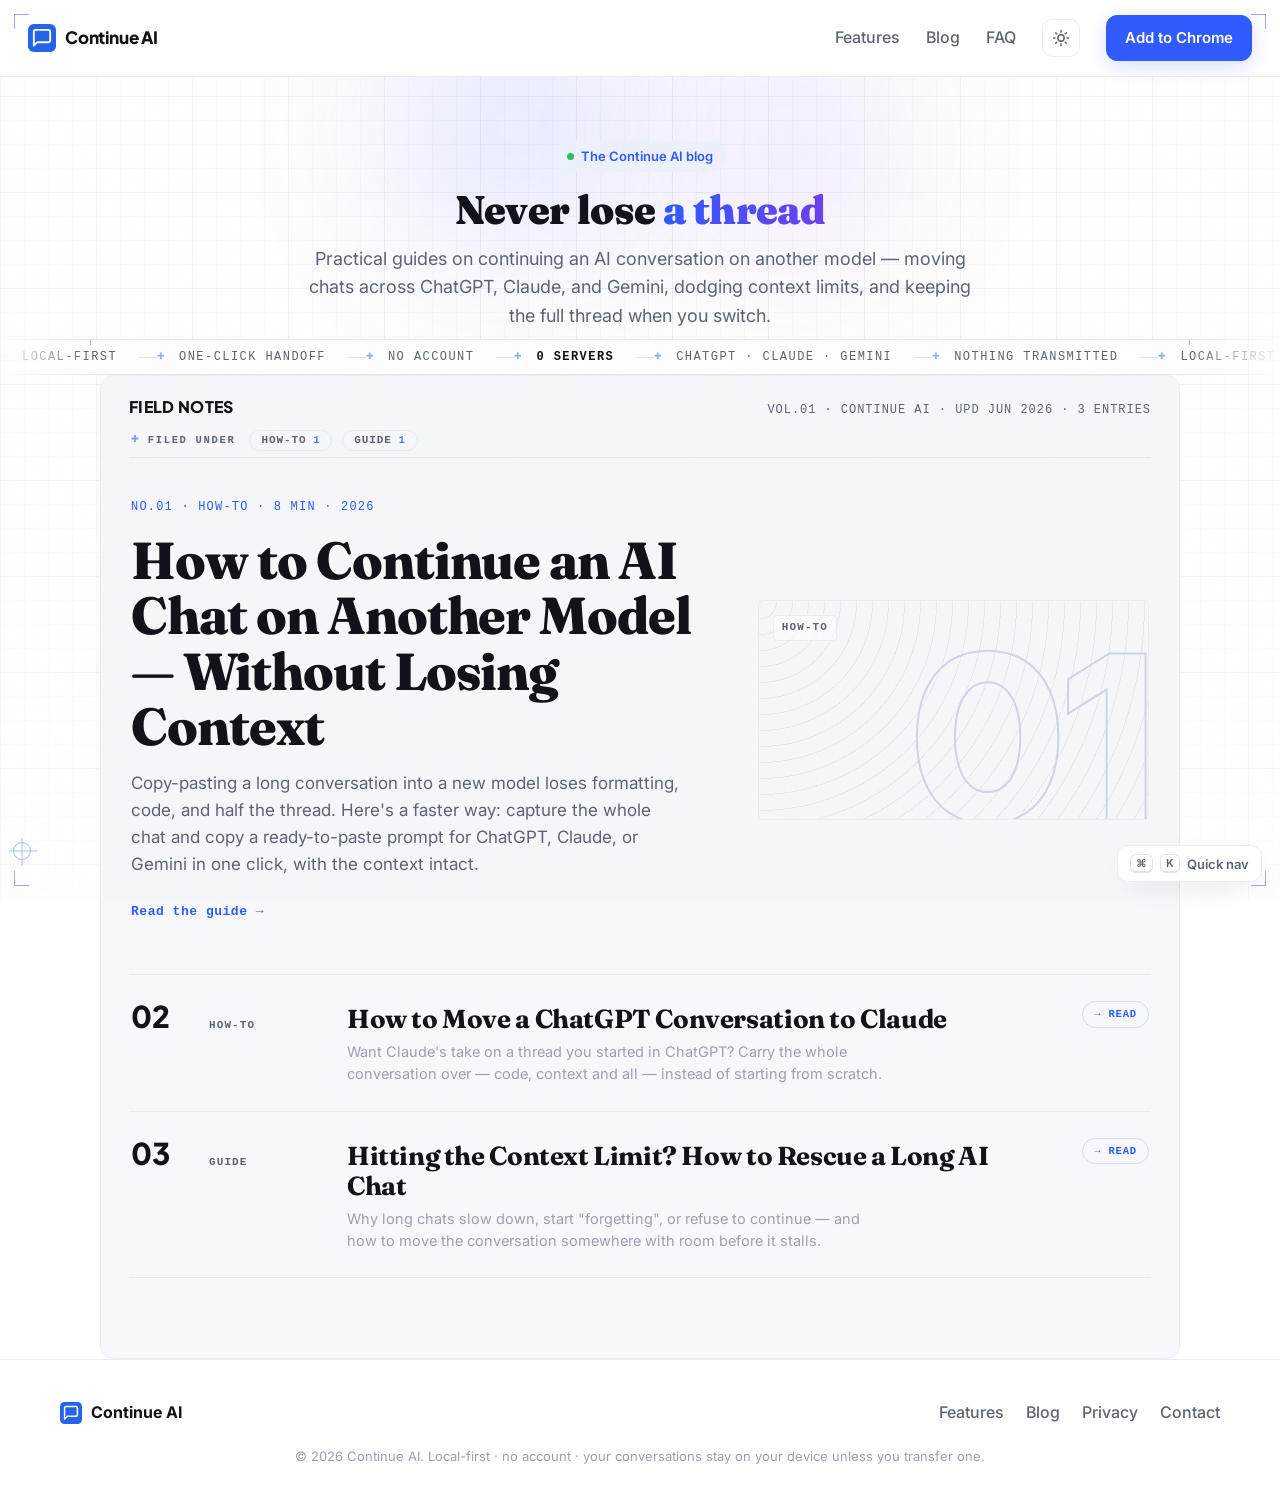
==== blog/index.html @ 0b7ee972 "fix(copy): accurate transfer mechanism, contact email & honest claims Transfer is clipboard-copy + u" ====
<!doctype html>
<html lang="en">
<head>
  <meta charset="utf-8">
  <meta name="viewport" content="width=device-width, initial-scale=1">
  <title>Blog — Continue AI: moving conversations across ChatGPT, Claude &amp; Gemini</title>
  <meta name="description" content="Guides on continuing an AI conversation on another model: moving chats across ChatGPT, Claude, and Gemini, avoiding context limits, and keeping the full thread when you switch.">
  <meta name="keywords" content="continue ai chat, transfer ai conversation, chatgpt to claude, ai context limit, switch ai model">
  <link rel="canonical" href="https://continue-ai.netlify.app/blog/">
  <meta property="og:title" content="Blog — Continue AI">
  <meta property="og:description" content="Guides on continuing an AI conversation on another model, avoiding context limits, and keeping the full thread when you switch.">
  <meta property="og:type" content="website">
  <meta property="og:url" content="https://continue-ai.netlify.app/blog/">
  <meta property="og:image" content="https://continue-ai.netlify.app/og/cover.png">
  <meta property="og:image:width" content="1200">
  <meta property="og:image:height" content="630">
  <meta property="og:image:alt" content="The Continue AI blog — guides on moving AI conversations across ChatGPT, Claude, and Gemini.">
  <meta name="twitter:card" content="summary_large_image">
  <meta name="twitter:image" content="https://continue-ai.netlify.app/og/cover.png">
  <link rel="icon" href="data:image/svg+xml,%3Csvg xmlns='http://www.w3.org/2000/svg' viewBox='0 0 24 24'%3E%3Crect width='24' height='24' rx='5' fill='%232563eb'/%3E%3Cpath d='M19 14a1.6 1.6 0 0 1-1.6 1.6H8l-3 3V6.6A1.6 1.6 0 0 1 6.6 5h10.8A1.6 1.6 0 0 1 19 6.6z' fill='none' stroke='white' stroke-width='1.6' stroke-linejoin='round'/%3E%3C/svg%3E">
  <script>(function(){var d=document.documentElement;d.classList.add('js');try{var s=localStorage.getItem('cr-theme');d.setAttribute('data-theme',s||(matchMedia('(prefers-color-scheme: dark)').matches?'dark':'light'));}catch(e){d.setAttribute('data-theme','light');}})();</script>
  <link rel="stylesheet" href="../styles.css">
  <link rel="stylesheet" href="../spec-sheet.css">
  <link rel="stylesheet" href="../dark.css">
  <link rel="stylesheet" href="../creative.css">
  <script src="../theme.js" defer></script>
  <script src="../analytics.js" defer></script>
  <script src="../motion.js" defer></script>
  <script src="../creative.js" defer></script>
  <script type="application/ld+json">
  {
    "@context": "https://schema.org",
    "@type": "Blog",
    "name": "Continue AI Blog",
    "description": "Guides on continuing an AI conversation on another model — moving chats across ChatGPT, Claude, and Gemini.",
    "url": "https://continue-ai.netlify.app/blog/"
  }
  </script>
</head>
<body>
  <header class="nav">
    <a class="brand" href="/">
      <svg width="28" height="28" viewBox="0 0 24 24" aria-hidden="true"><rect width="24" height="24" rx="5" fill="#2563eb"/><path d="M19 14a1.6 1.6 0 0 1-1.6 1.6H8l-3 3V6.6A1.6 1.6 0 0 1 6.6 5h10.8A1.6 1.6 0 0 1 19 6.6z" fill="none" stroke="#fff" stroke-width="1.6" stroke-linejoin="round"/></svg>
      <span>Continue AI</span>
    </a>
    <nav class="navlinks">
      <a href="/#features">Features</a>
      <a href="/blog/">Blog</a>
      <a href="/#faq">FAQ</a>
      <a class="btn primary" href="https://chromewebstore.google.com/detail/continue-ai-%E2%80%94-move-your-a/cojmibmimpeakmgllhpolgbjienedfkf" target="_blank" rel="noopener" data-cws>Add to Chrome</a>
    </nav>
  </header>

  <div class="blog-head">
    <span class="eyebrow"><span class="dot"></span> The Continue AI blog</span>
    <h1>Never lose <span class="grad">a thread</span></h1>
    <p>Practical guides on continuing an AI conversation on another model — moving chats across ChatGPT, Claude, and Gemini, dodging context limits, and keeping the full thread when you switch.</p>
  </div>

  <!-- field-notes running header -->
  <div class="cr-ticker" aria-label="Field notes">
    <div class="cr-tk-track" aria-hidden="true">
      <div class="cr-tk-seg">
        <span>LOCAL-FIRST</span>
        <span>ONE-CLICK HANDOFF</span>
        <span>NO ACCOUNT</span>
        <span><b>0 SERVERS</b></span>
        <span>CHATGPT &middot; CLAUDE &middot; GEMINI</span>
        <span>NOTHING TRANSMITTED</span>
      </div>
      <div class="cr-tk-seg">
        <span>LOCAL-FIRST</span>
        <span>ONE-CLICK HANDOFF</span>
        <span>NO ACCOUNT</span>
        <span><b>0 SERVERS</b></span>
        <span>CHATGPT &middot; CLAUDE &middot; GEMINI</span>
        <span>NOTHING TRANSMITTED</span>
      </div>
    </div>
    <div class="cr-tk-static"><span class="s">&#10042;</span> LOCAL-FIRST &middot; ONE-CLICK HANDOFF &middot; NO ACCOUNT &middot; 0 SERVERS</div>
  </div>

  <main class="toc">
    <div class="toc-masthead">
      <span>FIELD NOTES</span>
      <span class="colophon">VOL.01 · CONTINUE AI · UPD JUN 2026 · 3 ENTRIES</span>
    </div>

    <!-- FEATURED / flagship — editorial lead, not a card -->
    <a class="toc-lead" href="/blog/continue-ai-chat-on-another-model">
      <div class="rule"><i></i><b class="node"></b></div>
      <div class="lead-grid">
        <div class="lead-main">
          <div class="lead-meta">No.01 · HOW-TO · 8 MIN · 2026</div>
          <h2 class="lead-title">How to Continue an AI Chat on Another Model — Without Losing Context</h2>
          <p class="lead-deck">Copy-pasting a long conversation into a new model loses formatting, code, and half the thread. Here's a faster way: capture the whole chat and copy a ready-to-paste prompt for ChatGPT, Claude, or Gemini in one click, with the context intact.</p>
          <span class="lead-read">Read the guide →</span>
        </div>
        <div class="lead-plate" aria-hidden="true"><span class="plate-num">01</span><span class="plate-stamp">HOW-TO</span></div>
      </div>
    </a>

    <!-- contents list -->
    <div class="toc-list" role="list">
      <a class="tocrow" href="/blog/move-chatgpt-conversation-to-claude" role="listitem" data-read="7">
        <div class="rule"><i></i><b class="node"></b></div>
        <div class="tocrow-grid">
          <span class="tocnum">02</span>
          <span class="toccat">HOW-TO</span>
          <div class="tocmain"><h3 class="toctitle">How to Move a ChatGPT Conversation to Claude</h3><p class="tocdek">Want Claude's take on a thread you started in ChatGPT? Carry the whole conversation over — code, context and all — instead of starting from scratch.</p></div>
          <span class="tocstatus read">→ READ</span>
        </div>
      </a>

      <a class="tocrow" href="/blog/avoid-ai-context-limit" role="listitem" data-read="8">
        <div class="rule"><i></i><b class="node"></b></div>
        <div class="tocrow-grid">
          <span class="tocnum">03</span>
          <span class="toccat">GUIDE</span>
          <div class="tocmain"><h3 class="toctitle">Hitting the Context Limit? How to Rescue a Long AI Chat</h3><p class="tocdek">Why long chats slow down, start "forgetting", or refuse to continue — and how to move the conversation somewhere with room before it stalls.</p></div>
          <span class="tocstatus read">→ READ</span>
        </div>
      </a>

      <!-- ════════════════════════════════════════════════════════════════
           DRAFTS / UNPUBLISHED POSTS — keep them here, COMMENTED OUT, so they
           never render, never get crawled, and never 404. There is no build
           step, so this comment IS the publish/draft flag. Rules:
             1. A post is PUBLISHED only when its <a class="tocrow"> is moved
                OUT of this comment AND its article file + sitemap.xml entry
                both exist. Never ship a live row to a page that doesn't exist.
             2. Need a draft visible to teammates but hidden from the public?
                Add the row live with data-status="draft" — spec-sheet.css
                hides any [data-status="draft"] entry (CSS safety net).
           Copy this example row out of the comment when the post goes live:

      <a class="tocrow" href="SLUG.html" role="listitem" data-read="N">
        <div class="rule"><i></i><b class="node"></b></div>
        <div class="tocrow-grid">
          <span class="tocnum">04</span>
          <span class="toccat">CATEGORY</span>
          <div class="tocmain"><h3 class="toctitle">Post title</h3><p class="tocdek">One-line description.</p></div>
          <span class="tocstatus read">→ READ</span>
        </div>
      </a>
           ════════════════════════════════════════════════════════════════ -->

      <div class="rule last"><i></i><b class="node"></b></div>
    </div>
  </main>

  <footer class="footer">
    <div class="foot-inner">
      <div class="foot-brand">
        <svg width="22" height="22" viewBox="0 0 24 24" aria-hidden="true"><rect width="24" height="24" rx="5" fill="#2563eb"/><path d="M19 14a1.6 1.6 0 0 1-1.6 1.6H8l-3 3V6.6A1.6 1.6 0 0 1 6.6 5h10.8A1.6 1.6 0 0 1 19 6.6z" fill="none" stroke="#fff" stroke-width="1.6" stroke-linejoin="round"/></svg>
        Continue AI
      </div>
      <nav class="foot-links">
        <a href="/#features">Features</a>
        <a href="/blog/">Blog</a>
        <a href="/privacy">Privacy</a>
        <a href="mailto:boxai5115@gmail.com?subject=Question%20about%20Continue%20AI">Contact</a>
      </nav>
    </div>
    <p class="foot-copy">© 2026 Continue AI. Local-first · no account · your conversations stay on your device unless you transfer one.</p>
  </footer>
</body>
</html>
---- styles.css ----
@import url('https://fonts.googleapis.com/css2?family=Plus+Jakarta+Sans:wght@600;700;800&family=Inter:wght@400;450;500;600&display=swap');

:root {
  --blue: #2f5bff; --blue-dark: #2447d6; --ink: #11131a; --muted: #5c6475;
  --line: #ececf2; --bg: #ffffff; --soft: #f7f8fc; --ring: rgba(47,91,255,.18);
}
* { box-sizing: border-box; }
html { scroll-behavior: smooth; }
body { margin: 0; color: var(--ink); background: var(--bg);
  font-family: "Inter", system-ui, -apple-system, "Segoe UI", sans-serif; font-size: 16px; line-height: 1.6;
  -webkit-font-smoothing: antialiased; }
h1, h2, h3, .brand, .plan-price { font-family: "Plus Jakarta Sans", system-ui, sans-serif; }
h1, h2, h3 { line-height: 1.12; letter-spacing: -.02em; }
a { color: inherit; text-decoration: none; }
kbd { background: #fff; border: 1px solid #dfe3ee; border-bottom-width: 2px; border-radius: 6px; padding: 1px 7px; font: 600 13px "Inter"; box-shadow: 0 1px 0 rgba(0,0,0,.02); }
code { background: #f0f2f8; padding: 1px 6px; border-radius: 6px; font-size: .88em; color: #3a4250; }

/* buttons */
.btn { display: inline-block; border: 1px solid var(--line); background: #fff; color: var(--ink);
  border-radius: 11px; padding: 10px 18px; font-weight: 600; font-size: 15px; cursor: pointer; transition: .15s; }
.btn:hover { background: var(--soft); transform: translateY(-1px); }
.btn.primary { background: var(--blue); border-color: var(--blue); color: #fff; box-shadow: 0 6px 18px var(--ring); }
.btn.primary:hover { background: var(--blue-dark); }
.btn.ghost { background: transparent; }
.btn.dark { background: var(--ink); border-color: var(--ink); color: #fff; }
.btn.lg { padding: 14px 26px; font-size: 16px; }
.btn.wide { display: block; width: 100%; text-align: center; }

/* nav */
.nav { position: sticky; top: 0; z-index: 10; display: flex; align-items: center; justify-content: space-between;
  padding: 15px 28px; background: rgba(255,255,255,.82); backdrop-filter: saturate(180%) blur(12px); border-bottom: 1px solid var(--line); }
.brand { display: inline-flex; align-items: center; gap: 9px; font-weight: 800; font-size: 17px; letter-spacing: -.01em; }
.navlinks { display: flex; align-items: center; gap: 26px; }
.navlinks a { color: var(--muted); font-weight: 500; }
.navlinks a.btn { color: #fff; font-weight: 600; }
.navlinks a:not(.btn):hover { color: var(--ink); }

/* hero */
.hero { position: relative; max-width: 1160px; margin: 0 auto; padding: 80px 28px 72px;
  display: grid; grid-template-columns: 1.05fr .95fr; gap: 56px; align-items: center; }
.hero::before { content: ""; position: absolute; inset: -10% -20% auto auto; width: 620px; height: 620px;
  background: radial-gradient(closest-side, rgba(47,91,255,.12), transparent 70%); z-index: -1; }
.eyebrow { display: inline-flex; align-items: center; gap: 7px; background: #eef2ff; color: var(--blue);
  font-size: 13px; font-weight: 600; padding: 5px 12px; border-radius: 999px; margin-bottom: 18px; }
.eyebrow .dot { width: 7px; height: 7px; border-radius: 50%; background: #22c55e; }
.hero h1 { font-size: 48px; font-weight: 800; margin: 0 0 18px; }
.lead { font-size: 19px; color: var(--muted); margin: 0 0 26px; max-width: 30em; }
.cta-row { display: flex; gap: 12px; flex-wrap: wrap; }
.microcopy { color: #99a0b0; font-size: 14px; margin-top: 18px; }

/* hero mockup */
.hero-visual { display: flex; justify-content: center; }
.mock { width: 100%; max-width: 480px; background: #fff; border: 1px solid var(--line); border-radius: 16px;
  box-shadow: 0 40px 80px -28px rgba(26,33,64,.30), 0 8px 24px rgba(26,33,64,.06); overflow: hidden; }
.mock-bar { display: flex; gap: 7px; padding: 13px 16px; background: #f3f4f9; }
.mock-bar span { width: 11px; height: 11px; border-radius: 50%; background: #d3d7e3; }
.mock-body { position: relative; padding: 0 0 20px; min-height: 300px; background: linear-gradient(#fff, #fbfcff); }
.mock-compose { padding: 15px 20px; color: #aab1c2; border-bottom: 1px solid #eef0f7; font-weight: 600; }
.picker { margin: 20px; border: 1px solid #eceef4; border-radius: 13px; box-shadow: 0 20px 44px rgba(20,24,48,.13); overflow: hidden; }
.picker-head { font-size: 11px; font-weight: 700; letter-spacing: .07em; color: #aab1bd; padding: 9px 15px; border-bottom: 1px solid #f1f1f6; }
.picker-search { padding: 12px 16px; color: #aab1c2; border-bottom: 1px solid #f1f1f6; }
.picker-row { padding: 9px 15px; }
.picker-row small { display: block; color: #828a99; font-size: 12px; margin-top: 2px; }
.picker-row.sel { background: var(--blue); color: #fff; border-radius: 9px; margin: 5px 7px; padding: 10px 13px; box-shadow: 0 6px 16px var(--ring); }
.picker-row.sel small { color: #d7e0ff; }
.picker-foot { display: flex; gap: 15px; padding: 9px 15px; border-top: 1px solid #f1f1f6; color: #aab1bd; font-size: 12px; }

/* sections */
.section { max-width: 1160px; margin: 0 auto; padding: 84px 28px; text-align: center; }
.section.alt { background: linear-gradient(180deg, #f7f8fc, #fbfcff); max-width: none; border-block: 1px solid var(--line); }
.section.alt > * { max-width: 1160px; margin-inline: auto; }
.section h2 { font-size: 34px; font-weight: 800; margin: 0 0 10px; }
.section-sub { color: var(--muted); margin: 0 auto 46px; max-width: 560px; font-size: 17px; }

.grid { display: grid; grid-template-columns: repeat(3, 1fr); gap: 18px; text-align: left; }
.feature { background: #fff; border: 1px solid var(--line); border-radius: 16px; padding: 24px; transition: .18s; }
.feature:hover { transform: translateY(-3px); box-shadow: 0 18px 40px -22px rgba(26,33,64,.28); border-color: #e2e5ee; }
.fi { width: 46px; height: 46px; border-radius: 13px; display: flex; align-items: center; justify-content: center; }
.fi svg { width: 22px; height: 22px; }
.c1 { background: #eef2ff; color: #2f5bff; } .c2 { background: #fff2e2; color: #d97706; }
.c3 { background: #f3ecfe; color: #7c3aed; } .c4 { background: #e6f7f3; color: #0d9488; }
.c5 { background: #ffe9ee; color: #e11d48; } .c6 { background: #eef1f6; color: #475569; }
.feature h3 { font-size: 17.5px; margin: 14px 0 7px; }
.feature p { color: var(--muted); margin: 0; font-size: 15px; }

/* pricing */
.plans { display: grid; grid-template-columns: repeat(2, minmax(0,350px)); gap: 22px; justify-content: center; text-align: left; }
.plan { position: relative; background: #fff; border: 1px solid var(--line); border-radius: 18px; padding: 28px; }
.plan.featured { border: 1.5px solid var(--blue); box-shadow: 0 24px 50px -26px var(--ring); }
.ribbon { position: absolute; top: 18px; right: 18px; background: #eef2ff; color: var(--blue); font-size: 12px; font-weight: 700; padding: 4px 11px; border-radius: 999px; }
.plan-name { font-weight: 700; color: var(--muted); letter-spacing: .01em; }
.plan-price { font-size: 40px; font-weight: 800; margin: 8px 0 18px; }
.plan-price span { font-size: 15px; font-weight: 600; color: var(--muted); }
.plan-feats { list-style: none; margin: 0 0 22px; padding: 0; }
.plan-feats li { padding: 8px 0 8px 28px; position: relative; color: #3a4250; }
.plan-feats li::before { content: ""; position: absolute; left: 2px; top: 13px; width: 15px; height: 9px;
  border-left: 2px solid var(--blue); border-bottom: 2px solid var(--blue); transform: rotate(-45deg); }
.waitlist { display: flex; gap: 8px; }
.waitlist input { flex: 1; min-width: 0; padding: 11px 13px; border: 1px solid #d9dde8; border-radius: 11px; font-size: 15px; font-family: inherit; }
.waitlist input:focus { outline: none; border-color: var(--blue); box-shadow: 0 0 0 3px var(--ring); }
.wl-msg { color: #16a34a; font-size: 14px; margin: 11px 0 0; }
.plan-note { color: #99a0b0; font-size: 12.5px; margin: 12px 0 0; text-align: center; }

/* support / buy me a coffee */
.support-card { max-width: 480px; margin: 0 auto; background: #fff; border: 1px solid var(--line);
  border-radius: 18px; padding: 36px 32px; text-align: center; box-shadow: 0 24px 50px -30px rgba(26,33,64,.25); }
.support-card .coffee { font-size: 40px; line-height: 1; }
.support-card h3 { font-size: 22px; margin: 12px 0 8px; }
.support-card p { color: var(--muted); margin: 0 auto; max-width: 34em; }
.coffee-btn { display: inline-block; margin: 22px 0 0; background: #ffdd00; color: #15140f;
  font-weight: 700; font-size: 16px; padding: 13px 26px; border-radius: 12px; box-shadow: 0 8px 20px rgba(255,221,0,.4); transition: .15s; }
.coffee-btn:hover { transform: translateY(-2px); box-shadow: 0 12px 26px rgba(255,221,0,.5); }
.support-note { color: #99a0b0; font-size: 13px; margin-top: 16px; }

/* faq */
.faq { max-width: 740px; margin: 0 auto; text-align: left; }
.faq details { border: 1px solid var(--line); border-radius: 13px; padding: 16px 20px; margin-bottom: 12px; background: #fff; transition: .15s; }
.faq details[open] { border-color: #dfe3f0; box-shadow: 0 10px 30px -20px rgba(26,33,64,.25); }
.faq summary { font-weight: 600; cursor: pointer; list-style: none; position: relative; padding-right: 24px; }
.faq summary::after { content: "+"; position: absolute; right: 0; top: -2px; color: var(--muted); font-size: 20px; font-weight: 400; }
.faq details[open] summary::after { content: "–"; }
.faq details[open] summary { margin-bottom: 10px; }
.faq p { color: var(--muted); margin: 0; }

/* footer */
.footer { border-top: 1px solid var(--line); padding: 40px 28px; background: #fff; }
.foot-inner { max-width: 1160px; margin: 0 auto; display: flex; align-items: center; justify-content: space-between; gap: 16px; flex-wrap: wrap; }
.foot-brand { display: inline-flex; align-items: center; gap: 9px; font-weight: 700; }
.foot-links { display: flex; gap: 22px; }
.foot-links a { color: var(--muted); font-weight: 500; }
.foot-links a:hover { color: var(--ink); }
.foot-copy { max-width: 1160px; margin: 20px auto 0; color: #99a0b0; font-size: 13px; text-align: center; }

@media (max-width: 900px) {
  .hero { grid-template-columns: 1fr; padding: 48px 22px; }
  .hero h1 { font-size: 36px; }
  .hero-visual { order: -1; }
  .grid { grid-template-columns: 1fr; }
  .plans { grid-template-columns: 1fr; }
  .navlinks a:not(.btn) { display: none; }
}

/* ============ BLOG ============ */
.blog-head { max-width: 760px; margin: 0 auto; padding: 64px 28px 8px; text-align: center; }
.blog-head .eyebrow { margin-bottom: 16px; }
.blog-head h1 { font-size: 40px; font-weight: 800; margin: 0 0 12px; }
.blog-head p { color: var(--muted); font-size: 18px; margin: 0 auto; max-width: 38em; }

.post-grid { max-width: 1160px; margin: 0 auto; padding: 40px 28px 84px; display: grid; grid-template-columns: repeat(3, 1fr); gap: 20px; }
.post-card { display: flex; flex-direction: column; background: #fff; border: 1px solid var(--line); border-radius: 16px; overflow: hidden; transition: .18s; }
.post-card:hover { transform: translateY(-3px); box-shadow: 0 18px 40px -22px rgba(26,33,64,.28); border-color: #e2e5ee; }
.post-card.featured { grid-column: span 3; flex-direction: row; }
.post-thumb { background: linear-gradient(135deg, #eef2ff, #f3ecfe); display: flex; align-items: center; justify-content: center; font-size: 40px; min-height: 150px; overflow: hidden; }
.post-thumb.img { padding: 0; }
.post-thumb.img img { width: 100%; height: 100%; object-fit: cover; display: block; }
.post-card.featured .post-thumb { flex: 0 0 42%; min-height: 240px; font-size: 64px; }
.post-card.soon .post-thumb { background: linear-gradient(135deg, #f3f4f9, #eef0f7); filter: grayscale(.3); }
.post-meta-row { display: flex; gap: 10px; align-items: center; color: #99a0b0; font-size: 12.5px; font-weight: 600; }
.post-tag { background: #eef2ff; color: var(--blue); padding: 3px 10px; border-radius: 999px; }
.post-card.soon .post-tag { background: #f0f2f8; color: #8b93a3; }
.post-body { padding: 22px; display: flex; flex-direction: column; gap: 10px; flex: 1; }
.post-card.featured .post-body { padding: 32px; justify-content: center; }
.post-body h2, .post-body h3 { margin: 0; font-size: 19px; line-height: 1.22; }
.post-card.featured .post-body h2 { font-size: 27px; }
.post-body p { color: var(--muted); font-size: 14.5px; margin: 0; }
.post-readmore { color: var(--blue); font-weight: 600; font-size: 14.5px; margin-top: auto; }

/* ---- Article ---- */
.article { max-width: 760px; margin: 0 auto; padding: 28px 28px 40px; }
.breadcrumb { color: #99a0b0; font-size: 13.5px; margin: 8px 0 22px; }
.breadcrumb a { color: var(--muted); } .breadcrumb a:hover { color: var(--ink); }
.article-head h1 { font-size: 38px; font-weight: 800; margin: 0 0 14px; }
.article-meta { display: flex; flex-wrap: wrap; gap: 8px 14px; align-items: center; color: #99a0b0; font-size: 14px; margin-bottom: 8px; }
.article-meta .post-tag { font-size: 12px; }
.article-lead { font-size: 19px; color: var(--muted); line-height: 1.55; margin: 18px 0 6px; }
.toc { background: var(--soft); border: 1px solid var(--line); border-radius: 14px; padding: 20px 24px; margin: 30px 0; }
.toc strong { display: block; font-family: "Plus Jakarta Sans", sans-serif; font-size: 14px; letter-spacing: .02em; text-transform: uppercase; color: var(--muted); margin-bottom: 10px; }
.toc ol { margin: 0; padding-left: 20px; columns: 2; column-gap: 28px; }
.toc li { margin: 5px 0; }
.toc a { color: #3a4250; } .toc a:hover { color: var(--blue); }

.article-body { font-size: 17px; line-height: 1.72; color: #2b303c; }
.article-body h2 { font-size: 26px; font-weight: 800; margin: 46px 0 14px; scroll-margin-top: 80px; }
.article-body h3 { font-size: 20px; font-weight: 700; margin: 30px 0 10px; }
.article-body p { margin: 0 0 18px; }
.article-body a { color: var(--blue); font-weight: 500; text-decoration: underline; text-underline-offset: 2px; }
.article-body ul, .article-body ol { margin: 0 0 18px; padding-left: 24px; }
.article-body li { margin: 7px 0; }
.article-body strong { color: var(--ink); }
.article-body img { max-width: 100%; border-radius: 12px; border: 1px solid var(--line); }
.figure { margin: 26px 0; }
.figure figcaption { color: #99a0b0; font-size: 13.5px; text-align: center; margin-top: 8px; }

.callout { display: flex; gap: 13px; background: #eef2ff; border: 1px solid #dbe3ff; border-radius: 14px; padding: 18px 20px; margin: 26px 0; }
.callout .ci { font-size: 20px; line-height: 1.4; }
.callout p { margin: 0; font-size: 15.5px; color: #33405e; }
.callout.tip { background: #e9f9f1; border-color: #c7ecd8; } .callout.tip p { color: #1c5238; }

.ctable { width: 100%; border-collapse: collapse; margin: 24px 0; font-size: 15px; border: 1px solid var(--line); border-radius: 12px; overflow: hidden; }
.ctable th, .ctable td { padding: 12px 15px; text-align: left; border-bottom: 1px solid var(--line); vertical-align: top; }
.ctable thead th { background: var(--soft); font-family: "Plus Jakarta Sans", sans-serif; font-size: 14px; }
.ctable tbody tr:last-child td { border-bottom: 0; }
.ctable td.yes { color: #16a34a; font-weight: 600; } .ctable td.no { color: #b4262a; }
.ctable .hl { background: #f5f7ff; }

.cta-box { background: linear-gradient(135deg, #2f5bff, #5b50e6); border-radius: 18px; padding: 32px 30px; margin: 38px 0; text-align: center; color: #fff; box-shadow: 0 24px 50px -26px rgba(47,91,255,.5); }
.cta-box h3 { color: #fff; font-size: 23px; margin: 0 0 8px; }
.cta-box p { color: #dbe3ff; margin: 0 auto 18px; max-width: 34em; font-size: 15.5px; }
.cta-box .btn { background: #fff; color: var(--blue); border-color: #fff; font-weight: 700; }
.cta-box .btn:hover { background: #f0f3ff; }

.author { display: flex; align-items: center; gap: 13px; border-top: 1px solid var(--line); margin-top: 44px; padding-top: 24px; }
.author .ava { width: 44px; height: 44px; border-radius: 50%; background: linear-gradient(135deg, #2f5bff, #7c3aed); display: flex; align-items: center; justify-content: center; color: #fff; font-weight: 700; }
.author .aname { font-weight: 700; } .author .arole { color: var(--muted); font-size: 14px; }

.related { max-width: 760px; margin: 0 auto; padding: 10px 28px 70px; }
.related h2 { font-size: 22px; margin: 0 0 18px; }
.related-list { display: grid; grid-template-columns: 1fr 1fr; gap: 16px; }
.related-list a { border: 1px solid var(--line); border-radius: 13px; padding: 18px 20px; transition: .15s; display: block; }
.related-list a:hover { border-color: #dfe3f0; box-shadow: 0 12px 30px -22px rgba(26,33,64,.3); }
.related-list .rt { font-weight: 700; margin-bottom: 4px; }
.related-list .rp { color: var(--muted); font-size: 14px; }

@media (max-width: 900px) {
  .post-grid { grid-template-columns: 1fr; }
  .post-card.featured { grid-column: span 1; flex-direction: column; }
  .post-card.featured .post-thumb { min-height: 150px; font-size: 44px; }
  .toc ol { columns: 1; }
  .article-head h1 { font-size: 30px; }
  .related-list { grid-template-columns: 1fr; }
  .ctable { display: block; overflow-x: auto; }
}

/* ============ MOTION / INTERACTIVE (shared) ============ */
/* reading-progress bar (injected by motion.js) */
.read-progress { position: fixed; top: 0; left: 0; height: 3px; width: 0; background: var(--blue); z-index: 50; box-shadow: 0 0 8px rgba(47,91,255,.5); }

/* scroll reveal (only active when JS is present, so it degrades gracefully) */
.js .reveal { opacity: 0; transform: translateY(20px); transition: opacity .6s cubic-bezier(.4,0,.2,1), transform .6s cubic-bezier(.4,0,.2,1); }
.js .reveal.show { opacity: 1; transform: none; }

/* hero aurora */
.hero .aurora { position: absolute; inset: -12% -12% auto -12%; height: 130%; z-index: -1; pointer-events: none; opacity: .85; }
.hero .aurora b { position: absolute; border-radius: 50%; filter: blur(72px); display: block; }
.hero .aurora b:nth-child(1) { width: 460px; height: 460px; background: radial-gradient(closest-side, rgba(47,91,255,.20), transparent); top: -130px; right: -30px; animation: hdrift1 16s ease-in-out infinite alternate; }
.hero .aurora b:nth-child(2) { width: 360px; height: 360px; background: radial-gradient(closest-side, rgba(124,58,237,.15), transparent); top: 130px; left: -90px; animation: hdrift2 19s ease-in-out infinite alternate; }
.hero .aurora b:nth-child(3) { width: 300px; height: 300px; background: radial-gradient(closest-side, rgba(13,148,136,.13), transparent); bottom: -120px; right: 28%; animation: hdrift1 23s ease-in-out infinite alternate-reverse; }
@keyframes hdrift1 { to { transform: translate(50px,42px) scale(1.16); } }
@keyframes hdrift2 { to { transform: translate(-42px,30px) scale(1.1); } }

/* animated gradient accent in the headline */
.grad { background: linear-gradient(100deg, #2f5bff, #7c3aed 55%, #0d9488); -webkit-background-clip: text; background-clip: text;
  color: transparent; background-size: 220% auto; animation: gradmove 7s linear infinite; }
@keyframes gradmove { to { background-position: 220% center; } }

/* CTA shimmer sweep */
.btn.primary { position: relative; overflow: hidden; }
.btn.primary::after { content: ""; position: absolute; top: 0; left: -65%; width: 45%; height: 100%;
  background: linear-gradient(100deg, transparent, rgba(255,255,255,.38), transparent); transform: skewX(-18deg); animation: shimmer 5s ease-in-out infinite; }
@keyframes shimmer { 0%,58% { left: -65%; } 80%,100% { left: 135%; } }

/* live hero compose + picker */
.mock-body { min-height: 330px; }
.mock-compose { padding: 0; color: inherit; font-weight: 400; }
.mc-row { padding: 11px 18px; border-bottom: 1px solid #eef0f7; color: #3a4250; font-size: 14px; }
.mc-row .mc-l { display: inline-block; width: 56px; color: #aab1c2; }
.mc-text { padding: 15px 18px; min-height: 92px; font-size: 14px; line-height: 1.6; color: #1a2233; }
.hcaret { display: inline-block; width: 2px; height: 1.05em; background: var(--blue); vertical-align: -2px; animation: hblink 1.05s steps(1) infinite; }
@keyframes hblink { 50% { opacity: 0; } }
.picker { position: absolute; left: 20px; right: 20px; bottom: 18px; margin: 0; background: #fff; transition: opacity .32s, transform .32s; }
.picker.gone { opacity: 0; transform: translateY(14px) scale(.98); pointer-events: none; }
.picker-head { display: flex; align-items: center; justify-content: space-between; }
.pk-key { font-family: ui-monospace, Menlo, monospace; font-size: 10px; font-weight: 700; color: #8a92a3; background: #f0f2f8; border: 1px solid #e3e7f0; border-radius: 5px; padding: 1px 6px; letter-spacing: 0; }
.picker-search .ph { color: #aab1c2; }

/* soft reveal when a FAQ item opens */
.faq details[open] > *:not(summary) { animation: faqIn .28s ease; }
@keyframes faqIn { from { opacity: 0; transform: translateY(-5px); } to { opacity: 1; transform: none; } }

@media (prefers-reduced-motion: reduce) {
  *, *::before, *::after { animation-duration: .001ms !important; animation-iteration-count: 1 !important; transition: none !important; }
  .js .reveal { opacity: 1 !important; transform: none !important; }
}

/* ============ PEAK: live playground · ⌘K palette · tilt ============ */
/* hero 3D tilt */
.hero-visual { perspective: 1100px; }
#heroMock { transition: transform .12s ease-out; transform-style: preserve-3d; }

/* try-it playground */
.try-section { background: linear-gradient(180deg, #f7f8fc, #fff); max-width: none; border-block: 1px solid var(--line); }
.try-section > * { max-width: 1160px; margin-inline: auto; }
.try-wrap { max-width: 680px; margin: 6px auto 0; text-align: left; }
.try-vars { display: flex; flex-wrap: wrap; gap: 14px; align-items: flex-end; margin-bottom: 16px; }
.try-vars label { display: flex; flex-direction: column; gap: 6px; font-size: 13px; font-weight: 600; color: var(--muted); }
.try-vars input { padding: 9px 12px; border: 1px solid #d9dde8; border-radius: 10px; font: inherit; font-size: 14px; width: 148px; }
.try-vars input:focus { outline: none; border-color: var(--blue); box-shadow: 0 0 0 3px var(--ring); }
.try-vhint { color: #99a0b0; font-size: 12.5px; flex: 1; min-width: 170px; padding-bottom: 9px; }
.try-compose { position: relative; background: #fff; border: 1px solid var(--line); border-radius: 16px; box-shadow: 0 30px 60px -36px rgba(26,33,64,.4); overflow: hidden; }
.tc-bar { display: flex; align-items: center; gap: 10px; background: #f3f4f9; padding: 11px 16px; border-bottom: 1px solid #eef0f7; }
.tc-bar .dots { display: flex; gap: 6px; } .tc-bar .dots i { width: 11px; height: 11px; border-radius: 50%; background: #d4d8e2; }
.tc-title { font-weight: 650; color: var(--muted); font-size: 14px; }
.tc-hint { margin-left: auto; font-size: 12px; color: #9aa1b2; font-family: ui-monospace, Menlo, monospace; }
.tc-meta { padding: 11px 18px; border-bottom: 1px solid #eef0f7; color: #3a4250; font-size: 14px; }
.tc-meta .tc-l { display: inline-block; width: 40px; color: #aab1c2; }
.tc-body { min-height: 150px; padding: 16px 18px; font-size: 15px; line-height: 1.65; color: #1a2233; outline: none; }
.tc-body:empty::before { content: attr(data-ph); color: #aeb4c2; }
.tc-body .vtok { background: #eef2ff; color: var(--blue); border-radius: 5px; padding: 0 4px; font-weight: 600; }
.tc-body .vtok.filled { background: transparent; color: inherit; padding: 0; font-weight: 600; }
.tc-body .flash { animation: tflash 1.1s ease; }
@keyframes tflash { 0% { background: #fff5c2; } 100% { background: transparent; } }
.tc-actions { display: flex; align-items: center; gap: 12px; padding: 12px 18px; border-top: 1px solid #eef0f7; background: #fcfcff; }
.btn.sm { padding: 8px 14px; font-size: 14px; border-radius: 9px; }
.tc-status { color: #16a34a; font-size: 13px; font-weight: 600; }
.try-picker { position: absolute; left: 18px; right: 18px; bottom: 64px; background: #fff; border: 1px solid #e4e7f0; border-radius: 13px; box-shadow: 0 26px 60px -16px rgba(20,24,60,.45); overflow: hidden; z-index: 5; animation: pkin .18s ease; }
.try-picker[hidden] { display: none; }
@keyframes pkin { from { opacity: 0; transform: translateY(10px); } to { opacity: 1; transform: none; } }
.tp-search { width: 100%; padding: 13px 16px; border: 0; border-bottom: 1px solid #eef0f7; font: inherit; font-size: 15px; outline: none; }
.tp-list { list-style: none; margin: 0; padding: 6px; max-height: 232px; overflow: auto; }
.tp-list li { padding: 9px 12px; border-radius: 9px; cursor: pointer; }
.tp-list li b { display: block; font-size: 14px; } .tp-list li small { color: #828a99; font-size: 12px; }
.tp-list li.sel { background: var(--blue); color: #fff; } .tp-list li.sel small { color: #dbe6ff; }
.tp-foot { display: flex; gap: 14px; padding: 8px 14px; border-top: 1px solid #eef0f7; color: #aab1bd; font-size: 12px; }

/* ⌘K command palette */
.cmdk-hint { position: fixed; right: 18px; bottom: 18px; z-index: 40; display: inline-flex; align-items: center; gap: 7px; background: #fff; border: 1px solid var(--line); border-radius: 11px; padding: 8px 12px; font-size: 13px; color: var(--muted); box-shadow: 0 10px 30px -16px rgba(20,30,60,.4); cursor: pointer; font-weight: 600; font-family: inherit; }
.cmdk-hint kbd { font-size: 11px; padding: 1px 5px; }
.cmdk-overlay { position: fixed; inset: 0; z-index: 100; background: rgba(17,19,26,.5); backdrop-filter: blur(3px); display: flex; align-items: flex-start; justify-content: center; padding: 14vh 20px 20px; }
.cmdk-overlay[hidden] { display: none; }
.cmdk { width: min(560px, 100%); background: #fff; border-radius: 16px; box-shadow: 0 40px 90px -30px rgba(10,15,40,.6); overflow: hidden; animation: cmdkin .18s ease; }
@keyframes cmdkin { from { opacity: 0; transform: translateY(-10px) scale(.98); } to { opacity: 1; transform: none; } }
.cmdk-input { width: 100%; padding: 17px 20px; border: 0; border-bottom: 1px solid #eef0f7; font: inherit; font-size: 17px; outline: none; }
.cmdk-list { list-style: none; margin: 0; padding: 8px; max-height: 52vh; overflow: auto; }
.cmdk-list li { display: flex; align-items: center; gap: 12px; padding: 11px 14px; border-radius: 11px; cursor: pointer; color: var(--ink); }
.cmdk-list li .ci { width: 30px; height: 30px; border-radius: 8px; background: #eef2ff; color: var(--blue); display: flex; align-items: center; justify-content: center; font-size: 15px; flex: 0 0 auto; }
.cmdk-list li b { font-size: 15px; font-weight: 600; display: block; } .cmdk-list li small { display: block; color: var(--muted); font-size: 12.5px; }
.cmdk-list li.sel { background: #f2f4ff; }
.cmdk-foot { display: flex; gap: 16px; padding: 9px 16px; border-top: 1px solid #eef0f7; color: #aab1bd; font-size: 12px; }

@media (max-width: 640px) { .cmdk-hint { display: none; } .try-vhint { padding-bottom: 0; } }

/* ============ PEAK: spotlight feature cards ============ */
.grid { perspective: 1100px; }
.feature { position: relative; transform-style: preserve-3d; will-change: transform;
  transition: transform .14s ease-out, box-shadow .22s, border-color .22s; }
/* cursor-tracking glow */
.feature::before { content: ""; position: absolute; inset: 0; border-radius: inherit; pointer-events: none; z-index: 0;
  background: radial-gradient(240px circle at var(--mx, 50%) var(--my, 50%), rgba(47,91,255,.15), transparent 62%);
  opacity: 0; transition: opacity .25s; }
/* glowing gradient border (mask trick) */
.feature::after { content: ""; position: absolute; inset: 0; border-radius: inherit; pointer-events: none; z-index: 1; padding: 1.5px;
  background: linear-gradient(130deg, rgba(47,91,255,.65), rgba(124,58,237,.5), rgba(13,148,136,0) 66%);
  -webkit-mask: linear-gradient(#000 0 0) content-box, linear-gradient(#000 0 0); -webkit-mask-composite: xor;
  mask: linear-gradient(#000 0 0) content-box, linear-gradient(#000 0 0); mask-composite: exclude;
  opacity: 0; transition: opacity .25s; }
.feature:hover::before, .feature:hover::after { opacity: 1; }
.feature:hover { box-shadow: 0 26px 60px -28px rgba(40,50,120,.42); border-color: transparent; }
.feature > * { position: relative; z-index: 2; }
.fi { transition: transform .25s cubic-bezier(.34,1.45,.5,1); }
.feature:hover .fi { transform: translateY(-3px) scale(1.1) rotate(-3deg); }

/* ============ PEAK: article extras (scroll-spy · copy · inline demo) ============ */
.toc a.active { color: var(--blue); font-weight: 700; }
.copy-tip { color: #99a0b0; font-size: 14px; }
.copy-list li { position: relative; padding-right: 76px; }
.copy-btn { position: absolute; right: 0; top: 1px; font: inherit; font-size: 12px; font-weight: 600; color: var(--blue);
  background: #eef2ff; border: 1px solid #dfe2fb; border-radius: 7px; padding: 3px 11px; cursor: pointer; transition: .15s; opacity: .35; }
.copy-list li:hover .copy-btn { opacity: 1; }
.copy-btn:hover { background: #e4e7fe; }
.copy-btn.done { background: #e6f7ee; border-color: #bfe6cd; color: #0f7a40; opacity: 1; }
.article-demo { margin: 32px 0; }
.ad-label { text-align: center; color: var(--blue); font-weight: 700; font-size: 14px; margin: 0 0 12px; letter-spacing: .01em; }
.article-demo .try-wrap { margin: 0 auto; }

/* ============ PEAK: animated article components ============ */
/* "How it works" — looping 3-step mini-movie */
.hiw { display: flex; align-items: stretch; gap: 0; background: linear-gradient(180deg,#f7f8fc,#fff); border: 1px solid var(--line); border-radius: 16px; padding: 24px 14px; margin: 26px 0; }
.hiw-step { flex: 1 1 0; min-width: 0; text-align: center; padding: 10px; border-radius: 13px; position: relative; }
.hiw-step::before { content: ""; position: absolute; inset: 0; border-radius: 13px; box-shadow: 0 0 0 2px var(--blue) inset, 0 14px 30px -16px rgba(47,91,255,.5); opacity: 0; animation: hiwpulse 2.6s ease-in-out infinite; animation-delay: var(--d,0s); pointer-events: none; }
@keyframes hiwpulse { 0%,72%,100% { opacity: 0; } 10%,28% { opacity: .55; } }
.hiw-ic { height: 50px; display: flex; align-items: center; justify-content: center; gap: 6px; margin-bottom: 12px; }
.hiw-t { font-weight: 700; font-size: 15px; color: var(--ink); }
.hiw-s { color: var(--muted); font-size: 12.5px; margin-top: 3px; line-height: 1.4; }
.hiw-field { width: 92px; height: 24px; border: 1px solid #d6dbe6; border-radius: 6px; background: #fff; display: inline-flex; align-items: center; padding: 0 9px; }
.hiw-caret { width: 2px; height: 14px; background: var(--blue); animation: hblink 1.05s steps(1) infinite; }
.kc { font-family: ui-monospace, Menlo, monospace; font-size: 13px; font-weight: 700; color: var(--ink); background: #fff; border: 1px solid #cfd4e2; border-radius: 7px; padding: 6px 11px; box-shadow: 0 2px 0 #cfd4e2; animation: kcpress 2.6s ease-in-out infinite; animation-delay: .85s; }
@keyframes kcpress { 0%,22%,100% { transform: translateY(0); box-shadow: 0 2px 0 #cfd4e2; } 12% { transform: translateY(2px); box-shadow: 0 0 0 #cfd4e2; } }
.hiw-check { width: 30px; height: 30px; color: #0f7a40; }
.hiw-check circle { opacity: 0; animation: hiwfade 2.6s ease-in-out infinite; animation-delay: 1.7s; }
.hiw-check path { stroke-dasharray: 26; stroke-dashoffset: 26; animation: hiwdraw 2.6s ease-in-out infinite; animation-delay: 1.7s; }
@keyframes hiwdraw { 0%,64% { stroke-dashoffset: 26; } 82%,100% { stroke-dashoffset: 0; } }
@keyframes hiwfade { 0%,60% { opacity: 0; transform: scale(.6); } 75%,100% { opacity: 1; transform: scale(1); } }
.hiw-wire { align-self: center; width: 48px; height: 2px; background: var(--line); position: relative; flex: 0 0 auto; border-radius: 2px; }
.hiw-wire i { position: absolute; top: 50%; left: 0; width: 8px; height: 8px; border-radius: 50%; background: var(--blue); transform: translate(-50%,-50%); box-shadow: 0 0 0 4px rgba(47,91,255,.16); animation: flowH 2.6s cubic-bezier(.55,0,.45,1) infinite; }

/* Variables — live-cycling personalization */
.varbox { background: #fff; border: 1px solid var(--line); border-radius: 16px; padding: 30px 26px; margin: 26px 0; text-align: center; box-shadow: 0 24px 50px -34px rgba(26,33,64,.35); }
.vb-line { font-size: 22px; line-height: 1.5; color: var(--ink); font-weight: 500; }
.vb-chip { display: inline-block; background: #eef2ff; color: var(--blue); border-radius: 7px; padding: 1px 9px; font-weight: 700; font-family: ui-monospace, Menlo, monospace; font-size: .92em; }
.vb-chip.val { background: #e6f7ee; color: #0f7a40; font-family: inherit; }
.vb-chip.flip { animation: vbflip .44s ease; }
@keyframes vbflip { 0% { opacity: 1; transform: translateY(0); } 44% { opacity: 0; transform: translateY(-7px) scale(.9); } 56% { opacity: 0; transform: translateY(7px) scale(.9); } 100% { opacity: 1; transform: translateY(0); } }
.vb-cap { color: var(--muted); font-size: 14px; margin-top: 16px; }

/* Comparison table polish */
.ctable tbody tr { transition: background .15s; }
.ctable tbody tr:hover { background: #f5f7ff; }
.ctable td.hl { transition: background .15s; }
.ctable tbody tr:hover td.hl { background: #eaf0ff; }

/* callouts & CTA: gentle hover life */
.callout, .cta-box { transition: transform .2s ease, box-shadow .2s ease; }
.callout:hover { transform: translateY(-2px); }
.cta-box:hover { transform: translateY(-3px); box-shadow: 0 30px 60px -26px rgba(47,91,255,.6); }

@media (max-width: 560px) {
  .hiw { flex-direction: column; gap: 10px; }
  .hiw-wire { width: 2px; height: 26px; }
  .hiw-wire i { animation: flowV 2.6s cubic-bezier(.55,0,.45,1) infinite; }
  .vb-line { font-size: 18px; }
}
@keyframes flowH { 0% { left: 0; opacity: 0; } 14% { opacity: 1; } 86% { opacity: 1; } 100% { left: 100%; opacity: 0; } }
@keyframes flowV { 0% { top: 0; opacity: 0; } 14% { opacity: 1; } 86% { opacity: 1; } 100% { top: 100%; opacity: 0; } }

/* ============ PEAK: blog hub creativity ============ */
.blog-head { position: relative; overflow: hidden; }
.blog-head::before, .blog-head::after { content: ""; position: absolute; border-radius: 50%; filter: blur(70px); z-index: -1; pointer-events: none; }
.blog-head::before { width: 360px; height: 360px; background: radial-gradient(closest-side, rgba(47,91,255,.18), transparent); top: -130px; left: 10%; animation: hdrift1 16s ease-in-out infinite alternate; }
.blog-head::after { width: 320px; height: 320px; background: radial-gradient(closest-side, rgba(124,58,237,.15), transparent); top: -90px; right: 10%; animation: hdrift2 19s ease-in-out infinite alternate; }

.post-grid { perspective: 1100px; }
.post-card { transform-style: preserve-3d; will-change: transform; }
.post-card::after { content: ""; position: absolute; inset: 0; border-radius: inherit; pointer-events: none; z-index: 4;
  background: radial-gradient(220px circle at var(--mx, 50%) var(--my, 50%), rgba(47,91,255,.13), transparent 60%);
  opacity: 0; transition: opacity .25s; }
.post-card:hover::after { opacity: 1; }

/* animated thumbnails + floating glyph */
.post-thumb { background-size: 180% 180%; animation: thumbshift 9s ease infinite; }
@keyframes thumbshift { 0%,100% { background-position: 0% 50%; } 50% { background-position: 100% 50%; } }
.pt-emoji { display: inline-block; animation: ptfloat 4.6s ease-in-out infinite; }
@keyframes ptfloat { 0%,100% { transform: translateY(0) rotate(0); } 50% { transform: translateY(-7px) rotate(-4deg); } }
.post-card:hover .pt-emoji { animation: none; transform: translateY(-6px) scale(1.18); transition: transform .25s cubic-bezier(.34,1.45,.5,1); }

/* "coming soon" loading shimmer */
.post-card.soon .post-thumb { position: relative; overflow: hidden; }
.post-card.soon .post-thumb::after { content: ""; position: absolute; inset: 0; transform: translateX(-120%);
  background: linear-gradient(100deg, transparent 35%, rgba(255,255,255,.55), transparent 65%); animation: skel 3s ease-in-out infinite; }
@keyframes skel { 0% { transform: translateX(-120%); } 55%,100% { transform: translateX(120%); } }

/* featured: glowing gradient border */
.post-card.featured::before { content: ""; position: absolute; inset: 0; border-radius: inherit; pointer-events: none; z-index: 3; padding: 1.5px;
  background: linear-gradient(130deg, rgba(47,91,255,.7), rgba(124,58,237,.5), rgba(13,148,136,0) 66%);
  -webkit-mask: linear-gradient(#000 0 0) content-box, linear-gradient(#000 0 0); -webkit-mask-composite: xor;
  mask: linear-gradient(#000 0 0) content-box, linear-gradient(#000 0 0); mask-composite: exclude; opacity: .85; }
.post-readmore { transition: letter-spacing .2s; }
.post-card:hover .post-readmore { letter-spacing: .3px; }

/* ============ PEAK: signature interactions (scramble · magnetic · confetti · FAQ) ============ */
.magnetic { will-change: transform; }
.cfx { position: fixed; z-index: 120; width: 9px; height: 9px; border-radius: 2px; pointer-events: none; will-change: transform, opacity; }

/* FAQ glow-up */
.faq details { position: relative; overflow: hidden; }
.faq details::before { content: ""; position: absolute; left: 0; top: 9px; bottom: 9px; width: 3px; border-radius: 3px;
  background: linear-gradient(var(--blue), #7c3aed); opacity: 0; transform: scaleY(.3); transition: opacity .3s, transform .3s; }
.faq details[open]::before { opacity: 1; transform: scaleY(1); }
.faq summary { position: relative; overflow: hidden; z-index: 1; }
.faq summary::before { content: ""; position: absolute; inset: 0; z-index: -1; background: linear-gradient(100deg, transparent 30%, rgba(47,91,255,.10), transparent 70%); transform: translateX(-120%); transition: transform .55s ease; }
.faq summary:hover::before { transform: translateX(120%); }
.faq summary::after { transition: transform .3s ease; display: inline-block; }
.faq details[open] summary::after { content: "+"; transform: rotate(135deg); }
---- spec-sheet.css ----
@import url('https://fonts.googleapis.com/css2?family=Fraunces:opsz,wght@9..144,600;9..144,800;9..144,900&display=swap');
/* ============================================================
   THE SPEC SHEET — engineered editorial ledger (features + blog)
   No cards. No icon chips. No emoji. Hairline rules + index numerals.
   Type system: Fraunces (display serif) · Inter (body) · mono (metadata)
   ============================================================ */
:root { --teal: #0d9488; --purple: #7c3aed; --hair: #e6e8f0; --serif: "Fraunces", Georgia, "Times New Roman", serif; }

/* editorial display face — the blog's "designed magazine" voice (homepage stays sans) */
.lead-title, .article-head h1, .article-body h2, .blog-head h1, .toctitle { font-family: var(--serif); letter-spacing: -.015em; }
.lead-title, .article-head h1, .blog-head h1 { font-weight: 900; }
.article-body h2, .toctitle { font-weight: 800; }
/* drop cap on the article intro */
.article-lead::first-letter { font-family: var(--serif); font-weight: 900; font-size: 3.3em; float: left; line-height: .74; margin: 9px 12px -2px 0; color: var(--ink); }

/* ---- shared hairline rule with live-wire draw ---- */
.rule { position: relative; width: 100%; height: 1px; margin: 0; }
.rule > i { display: block; height: 100%; width: 100%; background: var(--hair); transform: scaleX(1); transform-origin: left; }
.rule > .node { position: absolute; top: -3px; left: 0; width: 7px; height: 7px; border-radius: 50%; background: var(--blue); box-shadow: 0 0 0 4px rgba(47,91,255,.16); opacity: 0; }
.js .lrow .rule > i, .js .tocrow .rule > i, .js .toc-lead .rule > i { transition: transform .62s cubic-bezier(.55,0,.45,1); transform: scaleX(0); }
.js .lrow.drawn .rule > i, .js .tocrow.drawn .rule > i, .js .toc-lead.drawn .rule > i { transform: scaleX(1); }
.lrow.drawn .rule > .node, .tocrow.drawn .rule > .node, .toc-lead.drawn .rule > .node { animation: rideWire .62s cubic-bezier(.55,0,.45,1) forwards; }
@keyframes rideWire { 0% { left: 0; opacity: 0; } 12% { opacity: 1; } 100% { left: calc(100% - 7px); opacity: 0; } }

/* ---- features ledger ---- */
.ledger-section { text-align: left; overflow-x: clip; }
.ledger-head, .ledger-title, .ledger, .ledger-foot { max-width: 1080px; margin-left: auto; margin-right: auto; }
.ledger-head { display: flex; justify-content: space-between; align-items: center; font-family: ui-monospace, Menlo, monospace; font-size: 12px; letter-spacing: .08em; text-transform: uppercase; color: var(--muted); margin-bottom: 14px; }
.ledger-title { font-size: clamp(30px, 4.2vw, 46px); font-weight: 800; letter-spacing: -.02em; text-align: left; margin: 0; }
.ledger { margin-top: 22px; outline: none; }
.lrow-grid { display: grid; grid-template-columns: minmax(92px, 1.3fr) 5.2fr 4.6fr; gap: 28px; align-items: center; padding: 52px 2px; }
.lnum { font-weight: 800; font-size: clamp(50px, 8vw, 116px); line-height: .86; letter-spacing: -.04em; color: #c7cede; transition: color .25s, -webkit-text-stroke-color .25s; }
@supports (-webkit-text-stroke: 1px #000) { .lnum { color: transparent; -webkit-text-stroke: 1.6px #c7cede; } }
.js .lrow.drawn .lnum { color: var(--ink); -webkit-text-stroke-color: transparent; }
.lrow:hover .lnum, .lrow.active .lnum { color: var(--blue); -webkit-text-stroke-color: transparent; }
.lrow.teal:hover .lnum, .lrow.teal.active .lnum { color: var(--teal); }
.lrow.purple:hover .lnum, .lrow.purple.active .lnum { color: var(--purple); }
.lmain { min-width: 0; }
.lhead { font-size: clamp(21px, 2.5vw, 29px); font-weight: 700; letter-spacing: -.02em; margin: 0 0 9px; color: var(--ink); }
.js .lrow .lhead { opacity: 0; transform: translateY(8px); transition: opacity .5s ease, transform .5s ease; }
.js .lrow.drawn .lhead { opacity: 1; transform: none; }
.ldeck { color: var(--muted); font-size: 16px; line-height: 1.6; margin: 0; max-width: 46ch; }
.ldeck code { font-size: .85em; }
.ldiag { display: flex; flex-direction: column; align-items: flex-start; gap: 13px; }
.lrow.alt .lrow-grid { grid-template-columns: 4.6fr 5.2fr minmax(92px, 1.3fr); }
.lrow.alt .lnum { order: 3; text-align: right; }
.lrow.alt .lmain { order: 2; }
.lrow.alt .ldiag { order: 1; }
.lcap { font-family: ui-monospace, Menlo, monospace; font-size: 12px; letter-spacing: .12em; text-transform: uppercase; color: var(--muted); }
.lrow.active .lrow-grid { box-shadow: -16px 0 0 -13px var(--blue); }
.ledger-foot { display: flex; justify-content: space-between; font-family: ui-monospace, Menlo, monospace; font-size: 12px; letter-spacing: .08em; text-transform: uppercase; color: #9aa0b0; margin-top: 16px; }

/* ---- keystroke diagrams (one thin-stroke grammar) ---- */
.ldiag .kc { animation: none; transition: transform .12s ease, box-shadow .12s ease; }
.lrow:hover .ldiag .kc, .lrow.active .ldiag .kc { transform: translateY(2px); box-shadow: 0 0 0 #cfd4e2; }
.kc.press { animation: kcpress2 .26s ease; }
@keyframes kcpress2 { 40% { transform: translateY(3px); box-shadow: 0 0 0 #cfd4e2; } 100% { transform: translateY(0); box-shadow: 0 2px 0 #cfd4e2; } }
.dgrp { display: inline-flex; align-items: center; gap: 8px; }
.dplus, .darrow { color: var(--muted); font-weight: 700; }
.dmono { font-family: ui-monospace, Menlo, monospace; font-size: 14px; color: var(--ink); background: var(--soft); border: 1px solid var(--line); border-radius: 6px; padding: 5px 9px; }
.dlines { display: flex; flex-direction: column; gap: 7px; width: 180px; }
.dlines i { height: 6px; border-radius: 3px; background: #e9ecf4; }
.dlines i:nth-child(1) { width: 100%; } .dlines i:nth-child(2) { width: 78%; } .dlines i:nth-child(3) { width: 54%; }
.lrow:hover .dlines i:nth-child(1), .lrow.active .dlines i:nth-child(1) { background: linear-gradient(90deg, var(--blue), #9db4ff); }
.dvars { font-size: 17px; color: var(--ink); }
.vswap { position: relative; display: inline-block; }
.vswap .t { display: inline-block; background: #f1ecfe; color: var(--purple); border: 1px solid #e0d4fb; border-radius: 6px; padding: 0 7px; font-weight: 600; font-family: ui-monospace, Menlo, monospace; font-size: .82em; transition: opacity .25s; }
.vswap .v { position: absolute; left: 0; top: 0; opacity: 0; background: #e6f7ee; color: var(--teal); border: 1px solid #bfe6cd; border-radius: 6px; padding: 0 7px; font-weight: 700; transition: opacity .25s; white-space: nowrap; }
.lrow:hover .vswap .t, .lrow.active .vswap .t { opacity: 0; }
.lrow:hover .vswap .v, .lrow.active .vswap .v { opacity: 1; }
.dmarquee { position: relative; display: flex; flex-direction: column; gap: 7px; width: 190px; padding: 12px; border: 1.5px dashed #b9c2da; border-radius: 8px; }
.dmarquee i { height: 6px; border-radius: 3px; background: #e9ecf4; }
.dmarquee i:nth-child(2) { width: 72%; } .dmarquee i:nth-child(3) { width: 48%; }
.dtag { position: absolute; right: -1px; bottom: -13px; font-family: ui-monospace, Menlo, monospace; font-size: 10px; font-weight: 700; letter-spacing: .06em; color: var(--blue); background: #eef2ff; border: 1px solid #dbe3ff; border-radius: 5px; padding: 2px 7px; }
.dstack { position: relative; width: 120px; height: 84px; }
.dstack span { position: absolute; width: 92px; height: 64px; border: 1.5px solid #c7cede; border-radius: 8px; background: #fff; }
.dstack span:nth-child(1) { left: 0; top: 0; }
.dstack span:nth-child(2) { left: 22px; top: 18px; box-shadow: -3px -3px 0 #eef2ff; }
.lrow:hover .dstack span:nth-child(2), .lrow.active .dstack span:nth-child(2) { border-color: var(--blue); }
.dshield { width: 44px; height: 48px; }

/* ============ blog — table of contents ============ */
.blog-head { padding-bottom: 8px; }
.toc { max-width: 1080px; margin: 0 auto; padding: 18px 28px 80px; overflow-x: clip; }
.toc-masthead { display: flex; justify-content: space-between; align-items: baseline; font-family: ui-monospace, Menlo, monospace; font-size: 12px; letter-spacing: .08em; text-transform: uppercase; color: var(--muted); padding-bottom: 14px; }
.toc-masthead > span:first-child { font-family: "Plus Jakarta Sans", sans-serif; font-weight: 800; font-size: 16px; letter-spacing: .02em; color: var(--ink); }

/* featured editorial lead */
.toc-lead { display: block; color: inherit; }
.lead-grid { display: grid; grid-template-columns: 1.5fr 1fr; gap: 40px; align-items: center; padding: 40px 2px 52px; }
.lead-meta { font-family: ui-monospace, Menlo, monospace; font-size: 12px; letter-spacing: .1em; text-transform: uppercase; color: var(--blue); margin-bottom: 16px; }
.lead-title { font-size: clamp(30px, 4.2vw, 52px); font-weight: 800; line-height: 1.06; letter-spacing: -.02em; margin: 0 0 16px; color: var(--ink); transition: transform .2s ease; }
.toc-lead:hover .lead-title { transform: translateX(6px); }
.lead-deck { color: var(--muted); font-size: 17px; line-height: 1.6; margin: 0 0 18px; max-width: 50ch; }
.lead-read { font-family: ui-monospace, Menlo, monospace; font-size: 13px; font-weight: 600; letter-spacing: .04em; color: var(--blue); }
.lead-plate { position: relative; min-height: 220px; border: 1px solid var(--line); border-radius: 4px; background: var(--soft) repeating-radial-gradient(circle at 1px 1px, #e7eaf3 0 1px, transparent 1px 16px); overflow: hidden; }
.plate-num { position: absolute; right: -8px; bottom: -34px; font-weight: 800; font-size: clamp(150px, 18vw, 240px); line-height: 1; color: transparent; -webkit-text-stroke: 2px #cdd5e8; }
.js .plate-num { animation: plateDrift 9s ease-in-out infinite alternate; }
@keyframes plateDrift { to { transform: translate(-4px, -3px); } }
.plate-stamp { position: absolute; top: 14px; left: 14px; font-family: ui-monospace, Menlo, monospace; font-size: 11px; font-weight: 700; letter-spacing: .1em; color: var(--muted); border: 1px solid var(--line); border-radius: 4px; padding: 3px 8px; background: rgba(255,255,255,.7); }

/* numbered contents rows */
.tocrow-grid { display: grid; grid-template-columns: 56px 116px 1fr 120px; gap: 22px; align-items: baseline; padding: 26px 2px; }
.tocnum { font-family: "Plus Jakarta Sans", sans-serif; font-weight: 800; font-size: 30px; line-height: 1; color: #c7cede; }
@supports (-webkit-text-stroke: 1px #000) { .tocrow.soon .tocnum { color: transparent; -webkit-text-stroke: 1px #c7cede; } }
.toccat { font-family: ui-monospace, Menlo, monospace; font-size: 11px; font-weight: 700; letter-spacing: .1em; color: var(--muted); padding-top: 4px; }
.tocmain { min-width: 0; }
.toctitle { font-size: clamp(19px, 2.4vw, 26px); font-weight: 700; letter-spacing: -.015em; line-height: 1.18; margin: 0 0 6px; }
.tocrow.soon .toctitle { color: var(--muted); }
.tocdek { color: #9aa0b0; font-size: 14.5px; line-height: 1.5; margin: 0; max-width: 60ch; }
.tocstatus { justify-self: end; align-self: start; font-family: ui-monospace, Menlo, monospace; font-size: 10.5px; font-weight: 700; letter-spacing: .08em; color: var(--muted); border: 1px solid var(--line); border-radius: 999px; padding: 4px 11px; white-space: nowrap; transition: color .2s, border-color .2s; }
.tocrow.soon:hover .tocstatus { color: var(--blue); border-color: #cdd9ff; }
/* published contents rows (real links) */
a.tocrow { display: block; color: inherit; }
a.tocrow .tocnum { color: var(--ink); -webkit-text-stroke: 0; }
a.tocrow .toctitle { transition: color .2s ease, transform .2s ease; }
a.tocrow:hover .toctitle { color: var(--blue); transform: translateX(5px); }
a.tocrow:hover .tocnum { color: var(--blue); }
.tocstatus.read { color: var(--blue); border-color: #cdd9ff; background: none; }
a.tocrow:hover .tocstatus.read { background: var(--blue); color: #fff; border-color: var(--blue); }

@media (max-width: 760px) {
  .lrow-grid, .lrow.alt .lrow-grid { grid-template-columns: 1fr; gap: 14px; padding: 38px 0; }
  .lrow.alt .lnum, .lrow.alt .lmain, .lrow.alt .ldiag { order: 0; text-align: left; }
  .lnum { font-size: 46px; }
  .lead-grid { grid-template-columns: 1fr; gap: 22px; }
  .lead-plate { min-height: 150px; }
  .tocrow-grid { grid-template-columns: 40px 1fr; gap: 6px 16px; }
  .toccat, .tocstatus { grid-column: 2; justify-self: start; }
}

/* ============ article — spec-sheet editorial ============ */
.article-head { position: relative; padding-bottom: 24px; margin-bottom: 6px; border-bottom: 1px solid var(--hair); }
.article-head .article-meta { font-family: ui-monospace, Menlo, monospace; font-size: 12px; letter-spacing: .1em; text-transform: uppercase; color: var(--muted); gap: 10px; align-items: center; }
.article-head .article-meta .post-tag { background: none; border: 1px solid var(--line); color: var(--blue); border-radius: 4px; padding: 3px 9px; font-size: 11px; }

/* numbered, hairline-ruled sections that draw on reveal */
.article-body { counter-reset: sec; }
.article-body h2 { counter-increment: sec; position: relative; padding-top: 30px; margin-top: 56px; }
.article-body h2::before { content: "\00A7 " counter(sec, decimal-leading-zero); display: block; font-family: ui-monospace, Menlo, monospace; font-size: 12px; font-weight: 700; letter-spacing: .12em; color: var(--blue); margin-bottom: 10px; }
.article-body h2::after { content: ""; position: absolute; top: 0; left: 0; right: 0; height: 1px; background: var(--hair); transform: scaleX(1); transform-origin: left; }
.js .article-body h2::after { transform: scaleX(0); }
.js .article-body h2.show::after { transform: scaleX(1); transition: transform .6s cubic-bezier(.55,0,.45,1); }

/* contents list — editorial active marker */
.toc strong { font-family: ui-monospace, Menlo, monospace; letter-spacing: .12em; }
.toc a.active { position: relative; color: var(--blue); font-weight: 700; }
.toc a.active::before { content: ""; position: absolute; left: -12px; top: 4px; bottom: 4px; width: 2px; background: var(--blue); border-radius: 2px; }

/* end-of-file colophon */
.colophon-end { font-family: ui-monospace, Menlo, monospace; font-size: 12px; letter-spacing: .1em; text-transform: uppercase; color: #9aa0b0; text-align: center; margin: 44px 0 0; padding-top: 22px; border-top: 1px solid var(--hair); }

/* ---- interactive "time saved" calculator (cinematic dark band) ---- */
.calc { background: #0d0f15; color: #fff; border-radius: 18px; margin: 46px 0; overflow: hidden; box-shadow: 0 40px 80px -40px rgba(10,14,30,.6); }
.calc-inner { padding: clamp(28px, 5vw, 52px); }
.calc-kicker { font-family: ui-monospace, Menlo, monospace; font-size: 12px; letter-spacing: .14em; text-transform: uppercase; color: #7d8cf5; margin: 0 0 10px; }
.calc-q { font-family: var(--serif); font-weight: 900; font-size: clamp(24px, 3.4vw, 38px); line-height: 1.12; color: #fff; margin: 0 0 28px; letter-spacing: -.01em; }
.calc-range { -webkit-appearance: none; appearance: none; width: 100%; height: 6px; border-radius: 6px; background: #262a3d; outline: none; cursor: pointer; }
.calc-range::-webkit-slider-thumb { -webkit-appearance: none; width: 26px; height: 26px; border-radius: 50%; background: #2f5bff; border: 3px solid #fff; box-shadow: 0 4px 16px rgba(47,91,255,.6); cursor: pointer; }
.calc-range::-moz-range-thumb { width: 24px; height: 24px; border-radius: 50%; background: #2f5bff; border: 3px solid #fff; cursor: pointer; }
.calc-val { font-family: ui-monospace, Menlo, monospace; font-size: 13px; color: #aeb6dd; margin-top: 12px; }
.calc-val b { color: #fff; font-size: 15px; }
.calc-out { display: flex; gap: clamp(28px, 5vw, 60px); flex-wrap: wrap; margin: 34px 0 22px; }
.calc-big { font-family: var(--serif); font-weight: 900; font-size: clamp(52px, 9vw, 104px); line-height: .85; color: #fff; display: block; letter-spacing: -.03em; }
.calc-stat.accent .calc-big { background: linear-gradient(90deg, #6f9bff, #b98cff); -webkit-background-clip: text; background-clip: text; color: transparent; }
.calc-lbl { font-family: ui-monospace, Menlo, monospace; font-size: 11.5px; letter-spacing: .1em; text-transform: uppercase; color: #8a92b8; display: block; margin-top: 12px; }
.calc-bar { height: 6px; background: #23263a; border-radius: 6px; overflow: hidden; }
.calc-bar i { display: block; height: 100%; width: 33%; background: linear-gradient(90deg, #2f5bff, #7c3aed); transition: width .25s ease; }
.calc-note { font-size: 12.5px; color: #6b7290; margin: 16px 0 0; }

/* ---- editorial pull-quote ---- */
.pullquote { font-family: var(--serif); font-weight: 600; font-size: clamp(24px, 3.4vw, 38px); line-height: 1.28; letter-spacing: -.01em; color: var(--ink); margin: 44px 0; padding: 4px 0 4px 26px; border-left: 3px solid var(--blue); }
.pullquote span { color: var(--blue); }

/* ---- TL;DR card ---- */
.tldr2 { border: 1px solid var(--line); border-left: 3px solid var(--blue); border-radius: 4px; background: var(--soft); padding: 22px 26px; margin: 30px 0; }
.tldr2 .tl-k { font-family: ui-monospace, Menlo, monospace; font-size: 11px; letter-spacing: .12em; text-transform: uppercase; color: var(--blue); margin: 0 0 14px; }
.tldr2 ul { margin: 0; padding: 0; list-style: none; display: grid; gap: 11px; }
.tldr2 li { position: relative; padding-left: 26px; font-size: 15.5px; line-height: 1.5; color: #2b303c; }
.tldr2 li::before { content: "→"; position: absolute; left: 0; top: 0; color: var(--blue); font-weight: 700; }
.tldr2 kbd { font-size: 12px; }

/* ---- sticky reading rail (desktop) ---- */
.reading-rail { position: fixed; left: 28px; top: 50%; transform: translateY(-50%); z-index: 30; display: none; flex-direction: column; gap: 13px; }
@media (min-width: 1180px) { .reading-rail.on { display: flex; } }
.reading-rail a { position: relative; width: 9px; height: 9px; border-radius: 50%; background: #fff; border: 2px solid #cfd6e6; transition: transform .2s, background .2s, border-color .2s, box-shadow .2s; }
.reading-rail a.done { background: #cfd6e6; }
.reading-rail a.active { border-color: var(--blue); background: var(--blue); box-shadow: 0 0 0 4px rgba(47,91,255,.15); transform: scale(1.3); }
.reading-rail a span { position: absolute; left: 18px; top: 50%; transform: translateY(-50%); white-space: nowrap; font-family: ui-monospace, Menlo, monospace; font-size: 11px; letter-spacing: .04em; color: var(--muted); opacity: 0; transition: opacity .2s; pointer-events: none; background: #fff; padding: 2px 7px; border: 1px solid var(--line); border-radius: 4px; }
.reading-rail a:hover span, .reading-rail a.active span { opacity: 1; }

/* ---- highlighter sweep ---- */
mark.hl { background-image: linear-gradient(transparent 56%, #fdf08a 56%); background-size: 0% 100%; background-repeat: no-repeat; color: inherit; padding: 0 1px; transition: background-size .7s cubic-bezier(.5,0,.2,1); }
mark.hl.lit { background-size: 100% 100%; }

/* ---- big animated stat trio ---- */
.statrow { display: flex; gap: clamp(22px, 5vw, 56px); flex-wrap: wrap; margin: 34px 0; padding: 28px 0; border-top: 1px solid var(--hair); border-bottom: 1px solid var(--hair); }
.stat2 b { font-family: var(--serif); font-weight: 900; font-size: clamp(42px, 6.5vw, 76px); line-height: .85; color: var(--ink); display: block; letter-spacing: -.03em; }
.stat2.accent b { color: var(--blue); }
.stat2 span { font-family: ui-monospace, Menlo, monospace; font-size: 11.5px; letter-spacing: .08em; text-transform: uppercase; color: var(--muted); display: block; margin-top: 10px; max-width: 16ch; }

/* ---- comparison table glow-up ---- */
.ctable td.yes::before { content: "✓"; display: inline-block; margin-right: 7px; color: #16a34a; font-weight: 800; transform: scale(0); }
.ctable td.no::before { content: "✕"; display: inline-block; margin-right: 7px; color: #c2410c; font-weight: 800; transform: scale(0); }
.ctable.lit td.yes::before, .ctable.lit td.no::before { animation: markPop .4s ease forwards; }
@keyframes markPop { 0% { transform: scale(0); } 60% { transform: scale(1.3); } 100% { transform: scale(1); } }
.ctable thead th.hl { background: #eef2ff; color: var(--blue); position: relative; }
.ctable tbody td.hl { background: #f5f7ff; }
.ctable.lit { box-shadow: 0 0 0 1px #dbe3ff, 0 24px 50px -34px rgba(47,91,255,.4); }

/* ---- editorial CTA (replaces the gradient box) ---- */
.article-body .cta-box { background: none; border: 0; border-top: 1px solid var(--ink); border-bottom: 1px solid var(--ink); border-radius: 0; padding: 40px 0; margin: 50px 0; text-align: center; box-shadow: none; }
.article-body .cta-box::before { content: "↓ Get it"; display: block; font-family: ui-monospace, Menlo, monospace; font-size: 11px; letter-spacing: .14em; text-transform: uppercase; color: var(--blue); margin-bottom: 14px; }
.article-body .cta-box h3 { font-family: var(--serif); font-weight: 900; font-size: clamp(24px, 3.4vw, 36px); line-height: 1.1; color: var(--ink); margin: 0 0 12px; }
.article-body .cta-box p { color: var(--muted); font-size: 16px; margin: 0 auto 22px; max-width: 44ch; }
.article-body .cta-box .btn { background: var(--blue); color: #fff; border: 1px solid var(--blue); border-radius: 9px; font-weight: 700; padding: 13px 26px; box-shadow: 0 10px 24px -10px rgba(47,91,255,.55); transition: background .15s, transform .12s; }
.article-body .cta-box .btn:hover { background: var(--blue-dark); transform: translateY(-1px); }
.article-body .cta-box:hover { transform: none; box-shadow: none; }

/* ---- editorial callouts (replace pastel emoji boxes) ---- */
.article-body .callout { display: block; background: var(--soft); border: 0; border-left: 3px solid #c7cede; border-radius: 4px; padding: 15px 20px; margin: 30px 0; }
.article-body .callout .ci { display: none; }
.article-body .callout::before { content: "NOTE"; display: block; font-family: ui-monospace, Menlo, monospace; font-size: 11px; font-weight: 700; letter-spacing: .12em; color: var(--muted); margin-bottom: 7px; }
.article-body .callout p { margin: 0; font-size: 15.5px; line-height: 1.55; color: #2b303c; }
.article-body .callout.tip { border-left-color: var(--teal); background: #f1faf6; }
.article-body .callout.tip::before { content: "TIP"; color: var(--teal); }
.article-body .callout:hover { transform: none; }

/* ---- editorial FAQ (homepage — hairline rows + index numbers) ---- */
#faq .faq { max-width: 860px; counter-reset: faq; text-align: left; }
#faq .faq details { background: none; border: 0; border-top: 1px solid var(--hair); border-radius: 0; box-shadow: none; padding: 0; margin: 0; overflow: hidden; position: relative; transition: background .2s; }
#faq .faq details:last-child { border-bottom: 1px solid var(--hair); }
#faq .faq details[open] { background: var(--soft); }
#faq .faq details::before { display: none; }            /* drop the old gradient bar */
#faq .faq summary { counter-increment: faq; font-size: clamp(17px, 2vw, 20px); font-weight: 700; letter-spacing: -.01em; color: var(--ink); padding: 26px 50px 26px 58px; overflow: visible; }
#faq .faq summary::before { content: counter(faq, decimal-leading-zero); position: absolute; left: 0; top: 28px; right: auto; bottom: auto; width: auto; height: auto; background: none; transform: none; animation: none; transition: color .2s; font-family: ui-monospace, Menlo, monospace; font-size: 13px; font-weight: 700; letter-spacing: .06em; color: #aab2c6; }
#faq .faq summary:hover::before { transform: none; color: var(--blue); }
#faq .faq details[open] summary::before { color: var(--blue); }
#faq .faq summary::after { right: 6px; top: 24px; font-size: 24px; font-weight: 400; color: var(--muted); }
#faq .faq details[open] summary { margin-bottom: 0; }
#faq .faq p { padding: 0 50px 28px 58px; margin: 0; color: var(--muted); font-size: 16px; line-height: 1.6; max-width: 70ch; }

/* ---- mobile: stop the decorative aurora blobs from overflowing the viewport ---- */
.hero, .blog-head { overflow: clip; }

@media (max-width: 640px) {
  .ledger-head, .ledger-foot, .toc-masthead { flex-wrap: wrap; gap: 4px 12px; font-size: 11px; }
  .ledger-head span:last-child, .ledger-foot span:last-child { display: none; }
  .toc-masthead .colophon { font-size: 10px; line-height: 1.4; }
  .lrow-grid, .lrow.alt .lrow-grid { padding: 32px 0; }
  .lead-meta { font-size: 11px; }
  .lead-plate { min-height: 130px; }
  .calc-out { gap: 22px; }
  .ctable { display: block; overflow-x: auto; -webkit-overflow-scrolling: touch; }
  .tldr2 { padding: 18px 18px 18px 22px; }
  .pullquote { font-size: 22px; padding-left: 18px; }
  .article-body .callout { padding: 14px 16px; }
  #faq .faq summary { padding: 22px 40px 22px 44px; font-size: 16px; }
  #faq .faq summary::before { top: 24px; }
  #faq .faq p { padding: 0 20px 24px 44px; }
}

/* Draft/published flag: any contents entry marked data-status="draft" is hidden
   from the public blog index (belt-and-braces; the real convention is to keep
   drafts commented out in blog/index.html until their article + sitemap entry
   exist). Remove the attribute to publish. */
.toc-list [data-status="draft"], .toc-lead[data-status="draft"] { display: none !important; }
---- dark.css ----
/* ============================================================
   DARK MODE — driven by html[data-theme="dark"] (set before paint).
   Strategy: override the core CSS variables (covers most of the site),
   then patch the surfaces that use literal colours. Product "mock" UIs
   (the chat / transfer demos) are intentionally kept light, like real
   screenshots sitting on a dark page.
   ============================================================ */

/* theme toggle button (works in both themes) */
.theme-toggle { display: inline-flex; align-items: center; justify-content: center; width: 38px; height: 38px; border-radius: 10px; border: 1px solid var(--line); background: transparent; cursor: pointer; color: var(--muted); transition: background .15s, color .15s, border-color .15s; padding: 0; }
.theme-toggle:hover { background: var(--soft); color: var(--ink); }
.theme-toggle svg { width: 18px; height: 18px; }
.theme-toggle .moon { display: none; } .theme-toggle .sun { display: block; }
html[data-theme="dark"] .theme-toggle .sun { display: none; } html[data-theme="dark"] .theme-toggle .moon { display: block; }

/* ---- core variable overrides ---- */
html[data-theme="dark"] {
  --ink: #e8eaf2; --muted: #98a1b6; --line: #272b37; --bg: #0c0e14; --soft: #161922;
  --hair: #262a36; --ring: rgba(120,150,255,.28); --blue: #5b7cff; --blue-dark: #4a6bf0;
  color-scheme: dark;
}
html[data-theme="dark"] body { background: var(--bg); color: var(--ink); }

/* ---- chrome ---- */
html[data-theme="dark"] .nav { background: rgba(12,14,20,.78); border-bottom-color: var(--line); }
html[data-theme="dark"] .navlinks a { color: var(--muted); }
html[data-theme="dark"] .navlinks a:not(.btn):hover { color: var(--ink); }
html[data-theme="dark"] .footer { background: #090b10; border-top-color: var(--line); }
html[data-theme="dark"] .foot-links a, html[data-theme="dark"] .foot-copy, html[data-theme="dark"] .foot-brand { color: var(--muted); }

/* ---- type bits ---- */
html[data-theme="dark"] kbd { background: #1c2030; border-color: #3a4154; color: #e8eaf2; box-shadow: 0 1px 0 #3a4154; }
html[data-theme="dark"] code { background: #1a1e2a; color: #aeb7d6; }
html[data-theme="dark"] .eyebrow { background: #161a2b; color: #8aa0ff; }
html[data-theme="dark"] .section.alt { background: linear-gradient(180deg, #0f1219, #0c0e14); border-block-color: var(--line); }

/* ---- buttons ---- */
html[data-theme="dark"] .btn { background: #1a1e2a; border-color: #2b3142; color: #e8eaf2; }
html[data-theme="dark"] .btn:hover { background: #222838; }
html[data-theme="dark"] .btn.ghost { background: transparent; }
html[data-theme="dark"] .btn.primary { background: var(--blue); border-color: var(--blue); color: #fff; }
html[data-theme="dark"] .btn.primary:hover { background: var(--blue-dark); }

/* ---- features ledger ---- */
html[data-theme="dark"] .lnum { color: #2f3547; }
@supports (-webkit-text-stroke: 1px #000) { html[data-theme="dark"] .lnum { color: transparent; -webkit-text-stroke-color: #3a4055; } }
html[data-theme="dark"] .js .lrow.drawn .lnum { color: var(--ink); -webkit-text-stroke-color: transparent; }
html[data-theme="dark"] .dlines i, html[data-theme="dark"] .dmarquee i { background: #2a3040; }
html[data-theme="dark"] .kc { background: #1c2030; border-color: #3a4154; color: #e8eaf2; box-shadow: 0 2px 0 #3a4154; }
html[data-theme="dark"] .dmono { background: #1a1e2a; border-color: #2b3142; color: #e8eaf2; }
html[data-theme="dark"] .dstack span { background: #12151d; border-color: #3a4055; }
html[data-theme="dark"] .dmarquee { border-color: #3a4055; }
html[data-theme="dark"] .vswap .t { background: #211c38; border-color: #392f59; }
html[data-theme="dark"] .vswap .v { background: #102b23; border-color: #1d5340; }

/* ---- FAQ (homepage editorial) ---- */
html[data-theme="dark"] #faq .faq details[open] { background: var(--soft); }
html[data-theme="dark"] #faq .faq summary::before { color: #5a6378; }

/* ---- blog hub TOC ---- */
html[data-theme="dark"] .lead-plate { background: #12151d; }
html[data-theme="dark"] .plate-num { -webkit-text-stroke-color: #2c3142; }
html[data-theme="dark"] .plate-stamp { background: rgba(18,21,29,.75); border-color: var(--line); color: var(--muted); }
html[data-theme="dark"] .tocnum { color: #2f3547; }
@supports (-webkit-text-stroke: 1px #000) { html[data-theme="dark"] .tocrow.soon .tocnum { color: transparent; -webkit-text-stroke-color: #3a4055; } }
html[data-theme="dark"] .tocstatus { border-color: var(--line); }

/* ---- article editorial bits ---- */
html[data-theme="dark"] .article-body { color: #c3c9da; }
html[data-theme="dark"] .article-body strong, html[data-theme="dark"] .article-body h1, html[data-theme="dark"] .article-body h2 { color: #fff; }
html[data-theme="dark"] .article-lead { color: var(--muted); }
html[data-theme="dark"] .article-lead::first-letter { color: #fff; }
html[data-theme="dark"] .tldr2 li { color: #c3c9da; }
html[data-theme="dark"] .article-body .callout p { color: #c3c9da; }
html[data-theme="dark"] .article-body .callout { background: var(--soft); border-left-color: #3a4055; }
html[data-theme="dark"] .article-body .callout.tip { background: #0f1f1b; border-left-color: var(--teal); }
html[data-theme="dark"] .pullquote { color: #fff; }
html[data-theme="dark"] .stat2 b { color: #fff; }
html[data-theme="dark"] .stat2.accent b { color: var(--blue); }
html[data-theme="dark"] .colophon-end { color: #5a6378; border-top-color: var(--hair); }
html[data-theme="dark"] .author .arole, html[data-theme="dark"] .breadcrumb, html[data-theme="dark"] .breadcrumb a { color: var(--muted); }
html[data-theme="dark"] .toc a { color: #c3c9da; }
html[data-theme="dark"] .article-head .article-meta .post-tag { border-color: var(--line); }

/* highlighter — readable tint on dark */
html[data-theme="dark"] mark.hl { background-image: linear-gradient(transparent 56%, rgba(120,150,255,.30) 56%); }

/* comparison table */
html[data-theme="dark"] .ctable { border-color: var(--line); }
html[data-theme="dark"] .ctable th, html[data-theme="dark"] .ctable td { border-color: var(--line); color: #c3c9da; }
html[data-theme="dark"] .ctable thead th { background: var(--soft); color: var(--ink); }
html[data-theme="dark"] .ctable thead th.hl { background: #18203a; color: #9db4ff; }
html[data-theme="dark"] .ctable tbody td.hl { background: #121731; }
html[data-theme="dark"] .ctable td.yes { color: #6ee7a8; } html[data-theme="dark"] .ctable td.no { color: #f3a3a3; }

/* calculator panel (already dark — lift it off the page) */
html[data-theme="dark"] .calc { background: #12151d; border: 1px solid var(--line); }

/* animated figure components */
html[data-theme="dark"] .hiw { background: linear-gradient(180deg, #12151d, #0e1016); border-color: var(--line); }
html[data-theme="dark"] .hiw-field { background: #1a1e2a; border-color: #3a4055; }
html[data-theme="dark"] .varbox { background: #12151d; border-color: var(--line); }
html[data-theme="dark"] .vb-line { color: var(--ink); }
html[data-theme="dark"] .vb-chip { background: #211c38; color: #a99cf0; }
html[data-theme="dark"] .vb-chip.val { background: #102b23; color: #5ed9a0; }

/* reading rail */
html[data-theme="dark"] .reading-rail a { background: #0c0e14; border-color: #3a4055; }
html[data-theme="dark"] .reading-rail a span { background: var(--soft); border-color: var(--line); color: var(--muted); }

/* ⌘K command palette */
html[data-theme="dark"] .cmdk-overlay { background: rgba(4,6,12,.6); }
html[data-theme="dark"] .cmdk { background: #14171f; }
html[data-theme="dark"] .cmdk-input { color: #e8eaf2; border-bottom-color: var(--line); }
html[data-theme="dark"] .cmdk-list li { color: #e8eaf2; }
html[data-theme="dark"] .cmdk-list li .ci { background: #1c2233; color: #9db4ff; }
html[data-theme="dark"] .cmdk-list li small, html[data-theme="dark"] .cmdk-foot { color: var(--muted); }
html[data-theme="dark"] .cmdk-list li.sel { background: #1d2233; }
html[data-theme="dark"] .cmdk-hint { background: #14171f; border-color: var(--line); color: var(--muted); }
html[data-theme="dark"] .cmdk-hint kbd { background: #1c2030; border-color: #3a4154; color: #c3c9da; }

/* the "Try it" band (its section had a hard light gradient) */
html[data-theme="dark"] .try-section { background: linear-gradient(180deg, #0f1219, #0c0e14); border-block-color: var(--line); }
html[data-theme="dark"] .try-vars input { background: #1a1e2a; border-color: #2b3142; color: #e8eaf2; }
html[data-theme="dark"] .try-vars label { color: var(--muted); }
html[data-theme="dark"] .try-vhint { color: #7e8597; }
/* the chat / transfer demos stay LIGHT by design (like a real screenshot on a dark page) */

/* privacy page */
html[data-theme="dark"] .legal h1, html[data-theme="dark"] .legal h2 { color: var(--ink); }
html[data-theme="dark"] .legal p, html[data-theme="dark"] .legal li { color: #c3c9da; }
html[data-theme="dark"] .tldr { background: var(--soft); border-color: var(--line); }
---- creative.css ----
/* =====================================================================
   creative.css — "The Living Spec Sheet" ambient system (additive, non-destructive)
   Three layers of one printed artifact, in the existing blue+ink+hair language:
     · grid   — the ruled engineering sheet  (homepage, BEHIND content)
     · frame  — crop + registration marks     (all pages, framing the page)
     · grain  — risograph paper fibre          (all pages, faint, above content)
   plus an editorial running-header ticker + drafting dimension dividers.
   All selectors cr- prefixed. Reuses design-system vars. Light + dark + reduced-motion safe.
   ===================================================================== */

/* ---------- 1. GRID — the ruled sheet (homepage only) ---------- */
.cr-grid { position: fixed; inset: 0; z-index: -1; pointer-events: none; contain: strict;
  background-image:
    linear-gradient(to right,  rgba(36,55,120,.05)  0 1px, transparent 1px),
    linear-gradient(to bottom, rgba(36,55,120,.05)  0 1px, transparent 1px),
    linear-gradient(to right,  rgba(36,55,120,.026) 0 1px, transparent 1px),
    linear-gradient(to bottom, rgba(36,55,120,.026) 0 1px, transparent 1px);
  background-size: 96px 96px, 96px 96px, 24px 24px, 24px 24px;
  -webkit-mask-image: radial-gradient(125% 115% at 50% 30%, #000 0%, rgba(0,0,0,.5) 50%, rgba(0,0,0,.1) 100%);
          mask-image: radial-gradient(125% 115% at 50% 30%, #000 0%, rgba(0,0,0,.5) 50%, rgba(0,0,0,.1) 100%); }
html[data-theme="dark"] .cr-grid {
  background-image:
    linear-gradient(to right,  rgba(150,175,255,.06)  0 1px, transparent 1px),
    linear-gradient(to bottom, rgba(150,175,255,.06)  0 1px, transparent 1px),
    linear-gradient(to right,  rgba(150,175,255,.03)  0 1px, transparent 1px),
    linear-gradient(to bottom, rgba(150,175,255,.03)  0 1px, transparent 1px); }

/* softer ruled sheet behind long-form reading pages (articles, legal) */
.cr-grid.cr-faint { opacity: .5; }

/* let the blueprint lead: dial the hero aurora back so the hero reads as a ruled
   sheet rather than a generic gradient. Kept, not removed — a hint of colour depth. */
.hero .aurora { opacity: .5; }
html[data-theme="dark"] .hero .aurora { opacity: .42; }

/* ---------- 2. FRAME — crop + registration marks (all pages) ---------- */
.cr-frame { position: fixed; inset: 0; z-index: 11; pointer-events: none; }
.cr-mk { position: absolute; width: 15px; height: 15px; opacity: .5; }
.cr-mk::before, .cr-mk::after { content: ""; position: absolute; background: var(--blue); }
.cr-mk::before { width: 15px; height: 1px; top: 0; left: 0; }
.cr-mk::after  { width: 1px; height: 15px; top: 0; left: 0; }
.cr-mk.tl { top: 14px; left: 14px; }
.cr-mk.tr { top: 14px; right: 14px; } .cr-mk.tr::before { left: auto; right: 0; } .cr-mk.tr::after { left: auto; right: 0; }
.cr-mk.bl { bottom: 14px; left: 14px; } .cr-mk.bl::before { top: auto; bottom: 0; } .cr-mk.bl::after { top: auto; bottom: 0; }
.cr-mk.br { bottom: 14px; right: 14px; } .cr-mk.br::before { top: auto; bottom: 0; left: auto; right: 0; } .cr-mk.br::after { top: auto; bottom: 0; left: auto; right: 0; }
.cr-reg { position: absolute; left: 13px; bottom: 40px; width: 18px; height: 18px;
  border: 1px solid var(--blue); border-radius: 50%; opacity: .4; box-shadow: inset 0 0 0 4px var(--bg); }
.cr-reg::before, .cr-reg::after { content: ""; position: absolute; background: var(--blue); }
.cr-reg::before { left: 50%; top: -5px; width: 1px; height: 28px; transform: translateX(-.5px); }
.cr-reg::after  { top: 50%; left: -5px; height: 1px; width: 28px; transform: translateY(-.5px); }
html[data-theme="dark"] .cr-mk { opacity: .6; }
html[data-theme="dark"] .cr-reg { opacity: .5; }

/* ---------- 3. GRAIN — risograph paper fibre (all pages, faint) ---------- */
:root { --cr-grain: url("data:image/svg+xml,%3Csvg xmlns='http://www.w3.org/2000/svg' width='180' height='180'%3E%3Cfilter id='n'%3E%3CfeTurbulence type='fractalNoise' baseFrequency='0.9' numOctaves='1' stitchTiles='stitch'/%3E%3CfeColorMatrix type='saturate' values='0'/%3E%3C/filter%3E%3Crect width='100%25' height='100%25' filter='url(%23n)'/%3E%3C/svg%3E"); }
.cr-grain { position: fixed; inset: 0; z-index: 2; pointer-events: none; contain: strict;
  background-image: var(--cr-grain); background-size: 180px 180px;
  mix-blend-mode: multiply; opacity: .05; }
html[data-theme="dark"] .cr-grain { mix-blend-mode: soft-light; opacity: .038; }
@supports not (mix-blend-mode: multiply) { .cr-grain { display: none; } }

/* ---------- 4. TICKER — printed running header (homepage) ---------- */
.cr-ticker { --cr-mono: ui-monospace, Menlo, "SFMono-Regular", Consolas, monospace;
  position: relative; overflow: hidden;
  border-top: 1px solid var(--hair); border-bottom: 1px solid var(--hair); background: var(--bg);
  -webkit-mask-image: linear-gradient(90deg, transparent, #000 7%, #000 93%, transparent);
          mask-image: linear-gradient(90deg, transparent, #000 7%, #000 93%, transparent); }
.cr-ticker::before, .cr-ticker::after { content: ""; position: absolute; top: -1px; width: 1px; height: 6px;
  background: var(--blue); opacity: .5; z-index: 2; }
.cr-ticker::before { left: 7%; } .cr-ticker::after { right: 7%; }
.cr-tk-track { display: flex; width: max-content; white-space: nowrap; will-change: transform;
  animation: cr-tk 74s linear infinite; }
.cr-ticker:hover .cr-tk-track, .cr-ticker.cr-pause .cr-tk-track { animation-play-state: paused; }
@keyframes cr-tk { to { transform: translate3d(-50%, 0, 0); } }
.cr-tk-seg { display: flex; align-items: center; flex: 0 0 auto; font-family: var(--cr-mono);
  font-size: 12px; line-height: 1; letter-spacing: .12em; text-transform: uppercase; color: var(--muted); padding: 11px 0; }
.cr-tk-seg > span { display: inline-flex; align-items: center; padding-left: 22px; position: relative; }
.cr-tk-seg > span::before { content: "\271A"; position: absolute; left: 0; top: 50%; transform: translateY(-50%);
  color: var(--blue); opacity: .5; font-size: 9px; letter-spacing: 0; }
.cr-tk-seg > span::after { content: ""; display: inline-block; width: 18px; height: 1px; background: var(--hair); margin-left: 22px; }
.cr-tk-seg b { color: var(--ink); font-weight: 600; }
.cr-tk-seg .cr-k { color: var(--ink); border: 1px solid var(--line); border-radius: 4px; padding: 2px 6px; letter-spacing: .04em; font-size: 11px; }
.cr-tk-static { display: none; font-family: var(--cr-mono); font-size: 12px; letter-spacing: .12em; text-transform: uppercase;
  color: var(--muted); text-align: center; padding: 11px 16px; white-space: nowrap; overflow: hidden; text-overflow: ellipsis; }
.cr-tk-static b { color: var(--ink); } .cr-tk-static .s { color: var(--blue); opacity: .6; }

/* ---------- 5. DIMENSION DIVIDERS — drafting measurement between sections (homepage) ---------- */
.cr-dim { --cr-mono: ui-monospace, Menlo, Consolas, monospace; --cr-e: cubic-bezier(.55,0,.45,1);
  display: grid; grid-template-columns: 1fr auto 1fr; align-items: center; gap: 18px;
  max-width: 1080px; margin: 4px auto; padding: 24px 28px; position: relative; }
.cr-dm-side { position: relative; height: 18px; }
.cr-dm-line { position: absolute; top: 50%; height: 1px; background: var(--hair); transform-origin: var(--o, center); }
.cr-dm-side.l .cr-dm-line { left: 0; right: 13px; --o: right; }
.cr-dm-side.r .cr-dm-line { left: 13px; right: 0; --o: left; }
.cr-dm-tick { position: absolute; top: 50%; width: 1px; height: 11px; background: var(--muted); transform: translateY(-50%); opacity: .8; }
.cr-dm-side.l .cr-dm-tick { left: 0; } .cr-dm-side.r .cr-dm-tick { right: 0; }
.cr-dm-plate { display: inline-flex; flex-direction: column; align-items: center; gap: 4px; padding: 0 4px; line-height: 1; }
.cr-dm-num { font-family: var(--cr-mono); font-weight: 700; font-size: 15px; letter-spacing: .12em; color: var(--blue); font-variant-numeric: tabular-nums; }
.cr-dm-label { font-family: var(--cr-mono); font-size: 10px; letter-spacing: .16em; text-transform: uppercase; color: var(--muted); white-space: nowrap; }
.cr-dm-span { position: absolute; bottom: -2px; font-family: var(--cr-mono); font-size: 9.5px; letter-spacing: .1em; text-transform: uppercase; color: #aab2c6; white-space: nowrap; }
.cr-dm-side.l .cr-dm-span { left: 0; } .cr-dm-side.r .cr-dm-span { right: 0; }
/* draw-in (the .js class is set by the inline head script) */
.js .cr-dim .cr-dm-line { transition: transform .7s var(--cr-e); }
.js .cr-dim .cr-dm-tick { transition: transform .35s ease .55s, opacity .35s ease .55s; }
.js .cr-dim:not(.cr-on) .cr-dm-line { transform: scaleX(0); }
.js .cr-dim:not(.cr-on) .cr-dm-tick { transform: translateY(-50%) scaleY(0); opacity: 0; }
.js .cr-dim .cr-dm-plate { transition: opacity .4s ease .2s; } .js .cr-dim:not(.cr-on) .cr-dm-plate { opacity: 0; }
.js .cr-dim .cr-dm-span { transition: opacity .4s ease .6s; } .js .cr-dim:not(.cr-on) .cr-dm-span { opacity: 0; }

/* ---------- reduced motion: static, calm ---------- */
@media (prefers-reduced-motion: reduce) {
  .cr-tk-track { display: none; } .cr-tk-static { display: block; } .cr-ticker::before, .cr-ticker::after { display: none; }
  .js .cr-dim .cr-dm-line, .js .cr-dim .cr-dm-tick, .js .cr-dim .cr-dm-plate, .js .cr-dim .cr-dm-span { transition: none; }
  .js .cr-dim:not(.cr-on) .cr-dm-line { transform: scaleX(1); }
  .js .cr-dim:not(.cr-on) .cr-dm-tick { transform: translateY(-50%) scaleY(1); opacity: .8; }
  .js .cr-dim:not(.cr-on) .cr-dm-plate, .js .cr-dim:not(.cr-on) .cr-dm-span { opacity: 1; }
}

/* ---------- responsive ---------- */
@media (max-width: 640px) {
  .cr-grid { background-size: 64px 64px, 64px 64px, 16px 16px, 16px 16px; }
  .cr-mk.tl, .cr-mk.bl { left: 8px; } .cr-mk.tr, .cr-mk.br { right: 8px; }
  .cr-mk.tl, .cr-mk.tr { top: 8px; } .cr-mk.bl, .cr-mk.br { bottom: 8px; }
  .cr-reg { left: 8px; bottom: 26px; }
  .cr-dim { padding: 18px 16px; gap: 12px; } .cr-dm-span { display: none; }
}

/* =====================================================================
   margin-sidenotes — Tufte-style marginalia for articles.
   Numbered mono+blue reference markers in the body; notes render in the
   WIDE RIGHT MARGIN of the centred .article on desktop, and collapse to
   tap/focus-to-expand inline footnotes on narrow screens.
   Pattern: Tufte CSS sidenotes + gwern collision-avoidance (JS placement)
   + Frontend-Masters progressive-enhancement-to-popover on mobile.
   Notes go RIGHT only — never collides with the left .reading-rail.
   ===================================================================== */
.cr-sn { --cr-sn-w: 184px; --cr-sn-gap: 30px; --cr-mono: ui-monospace, Menlo, "SFMono-Regular", Consolas, monospace; }

/* the inline reference marker — a spec-sheet superscript tick */
.cr-sn-ref {
  font-family: var(--cr-mono); font-size: .62em; font-weight: 700; line-height: 0;
  color: var(--blue); vertical-align: super; letter-spacing: .02em;
  cursor: pointer; background: none; border: 0; padding: 0 .12em; margin: 0;
  font-variant-numeric: tabular-nums; -webkit-tap-highlight-color: transparent;
  counter-increment: cr-sn-counter;
}
.cr-sn-ref::before { content: "[" counter(cr-sn-counter, decimal-leading-zero) "]"; }
.cr-sn-ref:hover { color: var(--blue-dark); }
.cr-sn-ref:focus-visible { outline: 2px solid var(--blue); outline-offset: 2px; border-radius: 3px; color: var(--blue-dark); }
.cr-sn-ref[aria-expanded="true"] { color: var(--blue-dark); }
/* article body counts the markers so numbering is automatic + reorder-safe */
.article-body { counter-reset: cr-sn-counter sec; }

/* the note itself — quieter register than body prose */
.cr-sn-note {
  font-family: var(--cr-mono); font-size: 12.5px; line-height: 1.5;
  color: var(--muted); font-variant-numeric: oldstyle-nums;
}
.cr-sn-note b, .cr-sn-note strong { color: var(--ink); font-weight: 700; }
.cr-sn-note code { font-size: .92em; }
.cr-sn-note a { color: var(--blue); }
/* the leading index — generated from the SAME counter as the marker, so authors
   never hand-number and reordering can't desync the marker from its note */
.cr-sn-note::before {
  content: counter(cr-sn-counter, decimal-leading-zero);
  font-family: var(--cr-mono); font-weight: 700; letter-spacing: .04em;
  color: var(--blue); margin-right: 8px; font-variant-numeric: tabular-nums;
}

/* ---------- DESKTOP (>=1280px): float notes into the right margin ---------- */
/* default (mobile-first): notes are collapsed footnotes, revealed on toggle */
.cr-sn-note {
  display: block; max-height: 0; overflow: hidden; opacity: 0;
  margin: 0; padding: 0 0 0 16px; border-left: 2px solid var(--hair);
}
.js .cr-sn[data-open="1"] > .cr-sn-note {
  max-height: 60vh; overflow: auto; opacity: 1; margin: 10px 0 16px; padding: 2px 0 2px 16px;
}
@media (prefers-reduced-motion: no-preference) {
  .cr-sn-note { transition: max-height .32s cubic-bezier(.4,0,.2,1), opacity .28s ease, margin .32s cubic-bezier(.4,0,.2,1); }
}

@media (min-width: 1280px) {
  /* the marker stays inline; the note is lifted out into the gutter by JS,
     which sets a per-note --cr-sn-top (px from the article's top). */
  .cr-sn { position: static; }
  .article-body .cr-sn-note {
    position: absolute; left: 100%; width: var(--cr-sn-w);
    margin-left: var(--cr-sn-gap); top: var(--cr-sn-top, 0);
    max-height: none; overflow: visible; opacity: 1; padding: 0 0 0 13px;
    border-left: 1px solid var(--hair); transition: none;
    /* hang the index tick so the note text forms a clean optical edge */
  }
  .article-body { position: relative; } /* positioning context for the gutter notes */
  /* the index number keeps its inline treatment; desktop just adds an accent
     tick on the hairline where the note begins, aligning the eye to the row */
  .article-body .cr-sn-note { color: var(--muted); transition: color .2s ease, border-color .2s ease; }
  .article-body .cr-sn-note::after {
    content: ""; position: absolute; left: -1px; top: 2px; width: 1px; height: 13px;
    background: var(--blue); opacity: .5; transition: opacity .2s ease, box-shadow .2s ease;
  }
  /* notes sit quiet and warm to ink when their marker is hovered/focused */
  .article-body .cr-sn.cr-sn-lit > .cr-sn-note { color: var(--ink); border-left-color: #c7cede; }
  .article-body .cr-sn.cr-sn-lit > .cr-sn-note::after { opacity: 1; box-shadow: 0 0 0 3px rgba(47,91,255,.14); }
  .article-body .cr-sn.cr-sn-lit > .cr-sn-ref { color: var(--blue-dark); }
}

/* ---------- DARK ---------- */
/* explicit dark hairline (beats the desktop gutter rule's var(--hair), which can
   resolve to the light token at this element in some cascades) */
html[data-theme="dark"] .cr-sn-note { border-left-color: #2b3040; }
html[data-theme="dark"] .cr-sn-note b, html[data-theme="dark"] .cr-sn-note strong { color: #fff; }
@media (min-width: 1280px) {
  html[data-theme="dark"] .article-body .cr-sn-note { color: #6c7589; }
  html[data-theme="dark"] .article-body .cr-sn.cr-sn-lit > .cr-sn-note { color: #e8eaf2; }
}

/* ---------- REDUCED MOTION: instant, no slide ---------- */
@media (prefers-reduced-motion: reduce) {
  .cr-sn-note { transition: none; }
}

/* ---------- duotone — reusable two-ink print-plate hook for future images ---------- */
.cr-duotone { position: relative; display: inline-block; isolation: isolate; }
.cr-duotone > img { display: block; filter: grayscale(1) contrast(1.04); }
.cr-duotone::after { content: ""; position: absolute; inset: 0; pointer-events: none; border-radius: inherit;
  background: linear-gradient(135deg, var(--ink), var(--blue)); mix-blend-mode: lighten; opacity: .42; }
.cr-duotone::before { content: ""; position: absolute; inset: 0; pointer-events: none; border-radius: inherit;
  background: var(--blue); mix-blend-mode: multiply; opacity: .26; }
html[data-theme="dark"] .cr-duotone::after { background: linear-gradient(135deg, var(--blue), var(--ink)); mix-blend-mode: screen; opacity: .34; }
html[data-theme="dark"] .cr-duotone::before { mix-blend-mode: screen; opacity: .22; }
@supports not (mix-blend-mode: multiply) { .cr-duotone::before, .cr-duotone::after { display: none; } }

/* =====================================================================
   article-cover — editorial masthead "cover plate" (enhances .article-head).
   JS adds .cr-cover; an oversized OUTLINED index numeral (outline->fill on
   load), a mono kicker rule, the Fraunces H1, and an abstract line closed by
   a registration mark. Additive · dark + reduced-motion safe · transform/opacity.
   ===================================================================== */
.article-head.cr-cover { position: relative; padding-top: 30px; padding-right: clamp(0px, 15vw, 156px); overflow: clip; }
.article-head.cr-cover .cr-cover-kicker {
  display: flex; align-items: center; gap: 12px;
  font-family: ui-monospace, Menlo, "SFMono-Regular", Consolas, monospace;
  font-size: 11.5px; font-weight: 700; letter-spacing: .14em; text-transform: uppercase; color: var(--muted);
  padding-bottom: 12px; margin-bottom: 20px; border-bottom: 1px solid var(--hair); }
.article-head.cr-cover .cr-cover-kicker .cr-cover-cat { color: var(--blue); border: 1px solid var(--line); border-radius: 4px; padding: 3px 9px; font-size: 11px; letter-spacing: .12em; }
.article-head.cr-cover .cr-cover-kicker .cr-cover-vol { margin-left: auto; color: #9aa0b0; font-weight: 600; }
.cr-cover-kdot { color: var(--line); }
.cr-cover-idx {
  position: absolute; top: -8px; right: -4px; z-index: 0;
  font-family: var(--serif, "Fraunces", Georgia, serif); font-weight: 900; font-variant-numeric: lining-nums tabular-nums;
  font-size: clamp(88px, 14vw, 170px); line-height: .82; letter-spacing: -.04em;
  color: #d4dbec; pointer-events: none; -webkit-user-select: none; user-select: none; }
@supports (-webkit-text-stroke: 1px #000) {
  .cr-cover-idx { color: transparent; -webkit-text-stroke: 2px #cdd5e8; transition: -webkit-text-stroke-color .9s ease, color .9s ease; }
  .article-head.cr-cover.cr-developed .cr-cover-idx { -webkit-text-stroke-color: transparent; color: #c7cede; } }
.cr-cover-idx::before { content: ""; position: absolute; inset: -14px -14px auto auto; width: 14px; height: 14px; border-top: 1px solid var(--line); border-right: 1px solid var(--line); }
.cr-cover-stamp { position: absolute; right: 2px; bottom: -2px; z-index: 1; font-family: ui-monospace, Menlo, monospace; font-size: 10.5px; font-weight: 700; letter-spacing: .12em; color: var(--muted); }
.article-head.cr-cover h1, .article-head.cr-cover .article-lead,
.article-head.cr-cover .cr-cover-kicker, .article-head.cr-cover .cr-cover-abstract { position: relative; z-index: 1; }
.article-head.cr-cover h1 { margin-top: 8px; max-width: 20ch; }
.cr-cover-abstract {
  display: flex; align-items: center; gap: 14px; margin: 22px 0 4px; padding-top: 16px; border-top: 1px solid var(--hair);
  font-family: ui-monospace, Menlo, monospace; font-size: 11px; letter-spacing: .12em; text-transform: uppercase; color: var(--muted); }
.cr-cover-abstract .cr-cover-a-label { color: var(--blue); flex: 0 0 auto; }
.cr-cover-abstract .cr-cover-a-meta { flex: 1 1 auto; min-width: 0; white-space: nowrap; overflow: hidden; text-overflow: ellipsis; }
.cr-cover-reg { position: relative; flex: 0 0 auto; width: 15px; height: 15px; border: 1px solid var(--blue); border-radius: 50%; opacity: .55; }
.cr-cover-reg::before, .cr-cover-reg::after { content: ""; position: absolute; background: var(--blue); }
.cr-cover-reg::before { left: 50%; top: -4px; width: 1px; height: 23px; transform: translateX(-.5px); }
.cr-cover-reg::after  { top: 50%; left: -4px; height: 1px; width: 23px; transform: translateY(-.5px); }
.js .article-head.cr-cover .cr-cover-idx { opacity: 0; transform: translateY(6px); }
.js .article-head.cr-cover.cr-developed .cr-cover-idx { opacity: 1; transform: none; transition: opacity .7s ease, transform .7s cubic-bezier(.2,.7,.3,1); }
.js .article-head.cr-cover .cr-cover-abstract { opacity: 0; }
.js .article-head.cr-cover.cr-developed .cr-cover-abstract { opacity: 1; transition: opacity .6s ease .25s; }
.js .article-head.cr-cover .cr-cover-reg { transform: rotate(-90deg) scale(.6); }
.js .article-head.cr-cover.cr-developed .cr-cover-reg { transform: none; transition: transform .7s cubic-bezier(.2,.7,.3,1) .15s; }
@media (max-width: 680px) {
  .article-head.cr-cover { padding-right: 0; padding-top: 22px; }
  .cr-cover-idx { top: -6px; right: -4px; font-size: clamp(70px, 22vw, 110px); opacity: .8; }
  .article-head.cr-cover h1 { max-width: none; }
  .cr-cover-kicker .cr-cover-vol { display: none; }
  .cr-cover-abstract { flex-wrap: wrap; gap: 8px 12px; }
  .cr-cover-abstract .cr-cover-a-meta { white-space: normal; } }
html[data-theme="dark"] .article-head.cr-cover .cr-cover-kicker { color: var(--muted); border-bottom-color: var(--hair); }
html[data-theme="dark"] .article-head.cr-cover .cr-cover-kicker .cr-cover-cat { border-color: var(--line); color: #9db4ff; }
html[data-theme="dark"] .cr-cover-idx { color: #2b3142; }
@supports (-webkit-text-stroke: 1px #000) {
  html[data-theme="dark"] .cr-cover-idx { color: transparent; -webkit-text-stroke-color: #2c3142; }
  html[data-theme="dark"] .article-head.cr-cover.cr-developed .cr-cover-idx { -webkit-text-stroke-color: transparent; color: #353c50; } }
html[data-theme="dark"] .cr-cover-idx::before { border-color: var(--line); }
html[data-theme="dark"] .cr-cover-stamp { color: #5a6378; }
html[data-theme="dark"] .cr-cover-abstract { color: var(--muted); border-top-color: var(--hair); }
html[data-theme="dark"] .cr-cover-abstract .cr-cover-a-label { color: #9db4ff; }
html[data-theme="dark"] .cr-cover-reg { opacity: .65; }
@media (prefers-reduced-motion: reduce) {
  .js .article-head.cr-cover .cr-cover-idx, .js .article-head.cr-cover .cr-cover-abstract, .js .article-head.cr-cover .cr-cover-reg { opacity: 1; transform: none; transition: none; } }

/* =====================================================================
   hub-editorial — "Card-Catalog Index" for the blog hub contents list.
   A FILED-UNDER facet row (peripheral dimming, no DOM removal) + a per-row
   hover "dossier" meta line with a drawing hairline + a numeral register
   caret. Enhances existing .tocrow — never overrides its hover. Additive.
   ===================================================================== */
.cr-hub { --cr-mono: ui-monospace, Menlo, "SFMono-Regular", Consolas, monospace; --cr-e: cubic-bezier(.55,0,.45,1); }
.cr-facets { display: flex; flex-wrap: wrap; align-items: center; gap: 8px 10px; padding: 0 2px 4px; margin: -4px 0 2px; }
.cr-facets-k { font-family: var(--cr-mono); font-size: 10.5px; font-weight: 700; letter-spacing: .16em; text-transform: uppercase; color: var(--muted); margin-right: 4px; display: inline-flex; align-items: center; }
.cr-facets-k::before { content: "\271A"; color: var(--blue); opacity: .55; font-size: 9px; margin-right: 7px; }
.cr-facet { appearance: none; -webkit-appearance: none; cursor: pointer; font-family: var(--cr-mono); font-size: 11px; font-weight: 700; letter-spacing: .08em; text-transform: uppercase; color: var(--muted); background: transparent; border: 1px solid var(--line); border-radius: 999px; padding: 4px 11px; display: inline-flex; align-items: baseline; gap: 7px; line-height: 1; transition: color .18s ease, border-color .18s ease, background .18s ease; }
.cr-facet .cr-facet-n { font-variant-numeric: tabular-nums; font-size: 10px; color: var(--blue); opacity: .85; }
.cr-facet:hover, .cr-facet:focus-visible, .cr-facet[aria-pressed="true"] { color: var(--ink); border-color: #cdd9ff; outline: none; }
.cr-facet[aria-pressed="true"] { background: rgba(47,91,255,.06); }
.cr-facet[aria-pressed="true"] .cr-facet-n { opacity: 1; }
.cr-facet:focus-visible { box-shadow: 0 0 0 3px var(--ring); }
.cr-hub.cr-filtering .tocrow { transition: opacity .22s ease, filter .22s ease; }
.cr-hub.cr-filtering .tocrow[data-cr-dim] { opacity: .26; filter: saturate(.45); }
.cr-meta { display: flex; align-items: center; gap: 12px; margin-top: 0; max-height: 0; opacity: 0; overflow: hidden; font-family: var(--cr-mono); font-size: 10.5px; font-weight: 700; letter-spacing: .1em; text-transform: uppercase; color: var(--muted); transition: max-height .3s var(--cr-e), opacity .26s ease, margin-top .3s var(--cr-e); }
.cr-meta b { color: var(--blue); font-weight: 700; }
.cr-meta .cr-dot { color: var(--line); }
html[data-theme="dark"] .cr-meta .cr-dot { color: #3a4055; }
.cr-meta .cr-mrule { position: relative; flex: 0 0 34px; height: 1px; background: var(--hair); transform: scaleX(0); transform-origin: left; transition: transform .42s var(--cr-e) .04s; }
.tocrow:hover .cr-meta, a.tocrow:focus-visible .cr-meta { max-height: 22px; opacity: 1; margin-top: 9px; }
.tocrow:hover .cr-meta .cr-mrule, a.tocrow:focus-visible .cr-meta .cr-mrule { transform: scaleX(1); }
.cr-caret { position: relative; }
.cr-caret::before { content: ""; position: absolute; left: -10px; top: 2px; width: 1px; height: 0; background: var(--blue); opacity: 0; transform-origin: top; transition: height .24s var(--cr-e), opacity .2s ease; }
.tocrow:hover .cr-caret::before, a.tocrow:focus-visible .cr-caret::before { height: 26px; opacity: .8; }
html[data-theme="dark"] .cr-facet { border-color: var(--line); }
html[data-theme="dark"] .cr-facet:hover, html[data-theme="dark"] .cr-facet:focus-visible, html[data-theme="dark"] .cr-facet[aria-pressed="true"] { border-color: #2f3a63; }
html[data-theme="dark"] .cr-facet[aria-pressed="true"] { background: rgba(91,124,255,.10); }
@media (hover: none) {
  .cr-meta { max-height: 22px; opacity: 1; margin-top: 9px; }
  .cr-meta .cr-mrule { transform: scaleX(1); }
  .cr-caret::before { height: 26px; opacity: .55; } }
@media (prefers-reduced-motion: reduce) {
  .cr-meta, .cr-meta .cr-mrule, .cr-caret::before, .cr-hub.cr-filtering .tocrow, .cr-facet { transition: none; }
  .cr-meta .cr-mrule { transform: scaleX(1); } }
@media (max-width: 760px) {
  .cr-meta { font-size: 10px; gap: 9px; }
  .cr-meta .cr-mrule { flex-basis: 22px; }
  .cr-facets { gap: 7px 8px; }
  .cr-facet { padding: 4px 9px; font-size: 10.5px; }
  .cr-caret::before { display: none; } }

/* =====================================================================
   Continue AI — additive components (reuse the existing design tokens):
   (1) the "Coming to the Chrome Web Store" disabled CTA state, and
   (2) the "Try it" transfer demo (source thread → packaged → handed off).
   Lives here so it ships with the already-loaded stylesheet; the original
   rules above are untouched.
   ===================================================================== */


/* (2) transfer demo */
.try-source {
  position: relative; background: #fff; border: 1px solid var(--line);
  border-radius: 16px; box-shadow: 0 30px 60px -36px rgba(26,33,64,.4);
  overflow: hidden; margin-bottom: 16px;
}
.td-thread { padding: 14px 16px; display: flex; flex-direction: column; gap: 10px; max-height: 230px; overflow: auto; }
.td-msg { max-width: 86%; padding: 9px 13px; border-radius: 13px; font-size: 14px; line-height: 1.55; }
.td-msg .who { display: block; font: 600 10.5px ui-monospace, Menlo, monospace; letter-spacing: .06em; text-transform: uppercase; opacity: .55; margin-bottom: 3px; }
.td-msg.user { align-self: flex-end; background: var(--blue); color: #fff; border-bottom-right-radius: 4px; }
.td-msg.user .who { color: #fff; }
.td-msg.bot { align-self: flex-start; background: var(--soft, #f3f4f9); color: var(--ink); border: 1px solid #eef0f7; border-bottom-left-radius: 4px; }
.td-msg.captured { outline: 2px solid var(--blue); outline-offset: 2px; transition: outline-color .2s; }
.td-controls { display: flex; align-items: center; flex-wrap: wrap; gap: 12px; padding: 12px 16px; border-top: 1px solid #eef0f7; background: #fcfcff; }
.td-pick { display: inline-flex; align-items: center; gap: 8px; font-size: 13px; font-weight: 600; color: var(--muted); }
.td-pick select { padding: 8px 10px; border: 1px solid #d9dde8; border-radius: 9px; font: inherit; font-size: 14px; background: #fff; color: var(--ink); }
.td-pick select:focus { outline: none; border-color: var(--blue); box-shadow: 0 0 0 3px var(--ring); }
.tc-step { font-size: 12.5px; color: var(--muted); font-family: ui-monospace, Menlo, monospace; }
.tc-step.done { color: #16a34a; font-weight: 600; }
#tdBody { white-space: pre-wrap; font-size: 14px; }
#tdBody .pp-h { display: block; font: 600 10.5px ui-monospace, Menlo, monospace; letter-spacing: .06em; text-transform: uppercase; color: var(--blue); margin-bottom: 6px; }
#tdBody .pp-line { color: #1a2233; }
#tdBody .pp-dim { color: #8a90a2; }
html[data-theme="dark"] .try-source, html[data-theme="dark"] #tdDest { color-scheme: light; }
@media (prefers-reduced-motion: reduce) {
  .td-msg.captured { outline: none; }
}
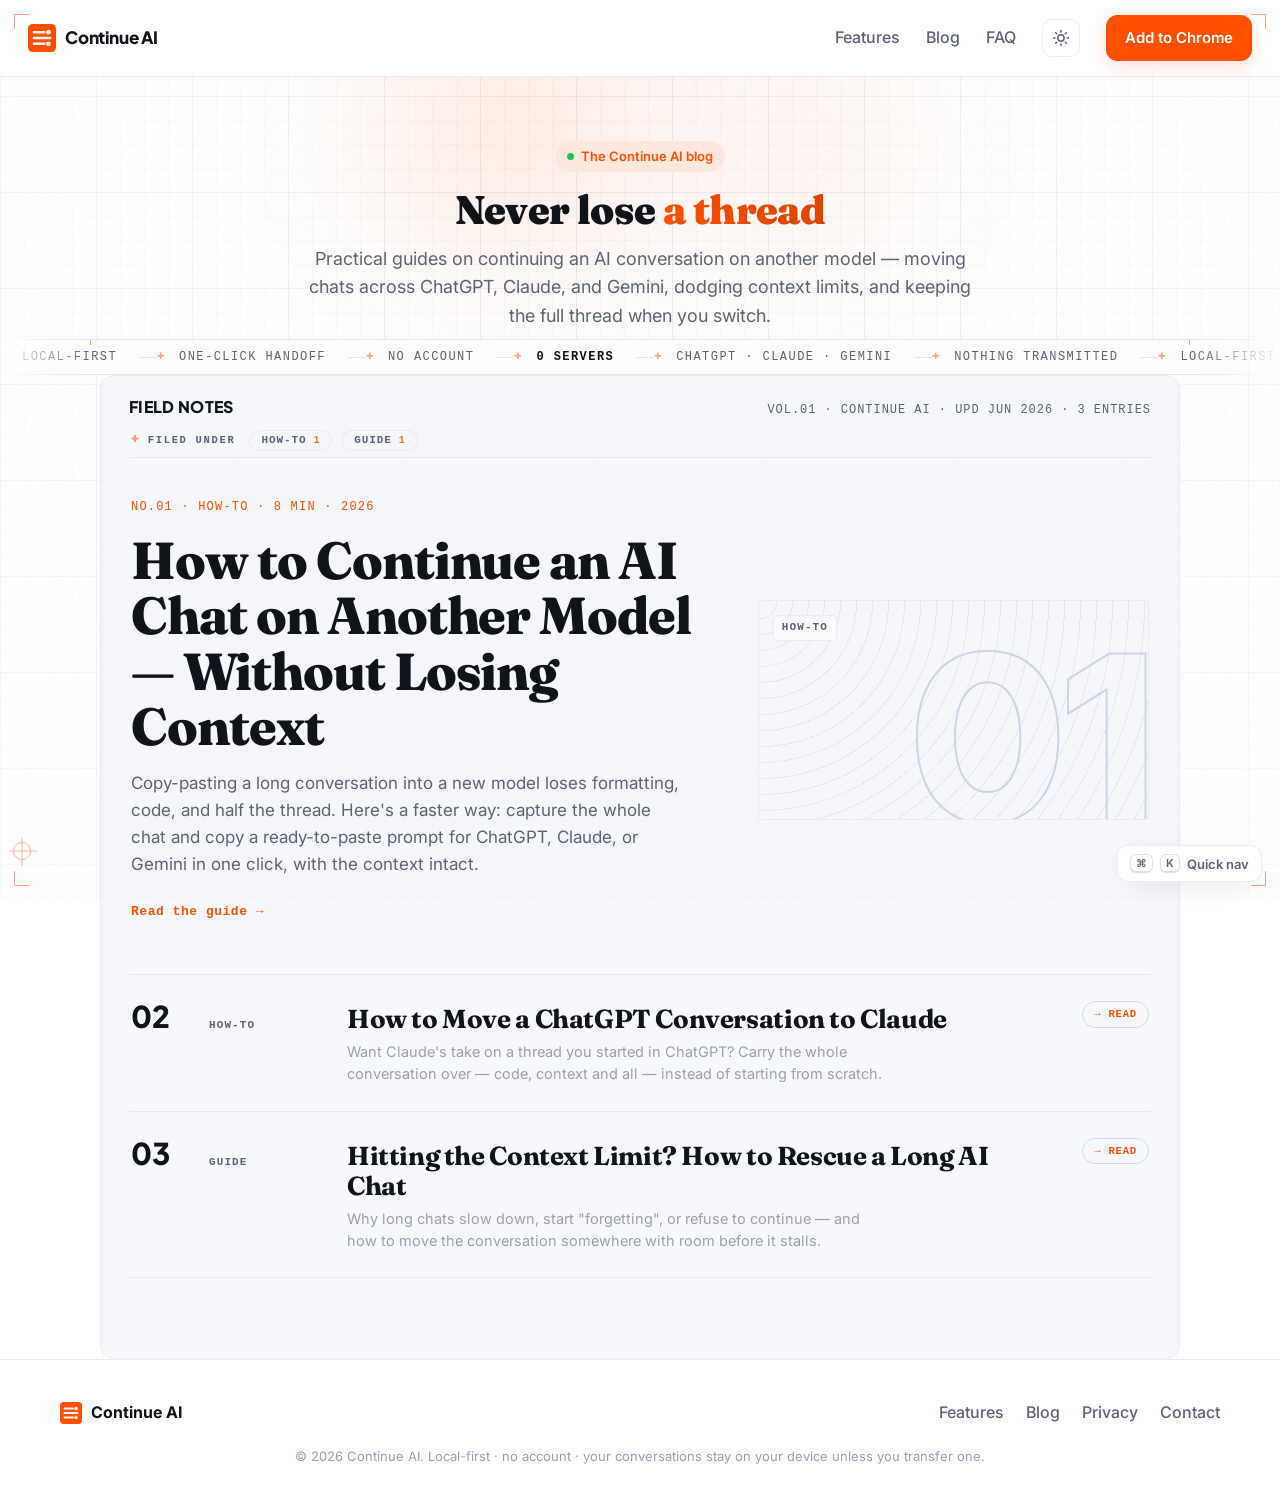
==== commit 4a9a6126: "feat(site): rebuild landing as 'The Thread' — a scroll-driven transfer experience Replace the conven" ====
--- a/blog/index.html
+++ b/blog/index.html
@@ -6,18 +6,18 @@
   <title>Blog — Continue AI: moving conversations across ChatGPT, Claude &amp; Gemini</title>
   <meta name="description" content="Guides on continuing an AI conversation on another model: moving chats across ChatGPT, Claude, and Gemini, avoiding context limits, and keeping the full thread when you switch.">
   <meta name="keywords" content="continue ai chat, transfer ai conversation, chatgpt to claude, ai context limit, switch ai model">
-  <link rel="canonical" href="https://continue-ai.netlify.app/blog/">
+  <link rel="canonical" href="https://continue-ai-lilac.vercel.app/blog/">
   <meta property="og:title" content="Blog — Continue AI">
   <meta property="og:description" content="Guides on continuing an AI conversation on another model, avoiding context limits, and keeping the full thread when you switch.">
   <meta property="og:type" content="website">
-  <meta property="og:url" content="https://continue-ai.netlify.app/blog/">
-  <meta property="og:image" content="https://continue-ai.netlify.app/og/cover.png">
+  <meta property="og:url" content="https://continue-ai-lilac.vercel.app/blog/">
+  <meta property="og:image" content="https://continue-ai-lilac.vercel.app/og/cover.png">
   <meta property="og:image:width" content="1200">
   <meta property="og:image:height" content="630">
   <meta property="og:image:alt" content="The Continue AI blog — guides on moving AI conversations across ChatGPT, Claude, and Gemini.">
   <meta name="twitter:card" content="summary_large_image">
-  <meta name="twitter:image" content="https://continue-ai.netlify.app/og/cover.png">
-  <link rel="icon" href="data:image/svg+xml,%3Csvg xmlns='http://www.w3.org/2000/svg' viewBox='0 0 24 24'%3E%3Crect width='24' height='24' rx='5' fill='%232563eb'/%3E%3Cpath d='M19 14a1.6 1.6 0 0 1-1.6 1.6H8l-3 3V6.6A1.6 1.6 0 0 1 6.6 5h10.8A1.6 1.6 0 0 1 19 6.6z' fill='none' stroke='white' stroke-width='1.6' stroke-linejoin='round'/%3E%3C/svg%3E">
+  <meta name="twitter:image" content="https://continue-ai-lilac.vercel.app/og/cover.png">
+  <link rel="icon" href="data:image/svg+xml,%3Csvg xmlns='http://www.w3.org/2000/svg' viewBox='0 0 24 24'%3E%3Crect width='24' height='24' rx='4' fill='%23ff4f00'/%3E%3Cpath d='M5 7h9M5 12h14M5 17h9' stroke='%23fff7ef' stroke-width='2.1' stroke-linecap='round'/%3E%3Ccircle cx='17.5' cy='7' r='2' fill='%23fff7ef'/%3E%3Ccircle cx='17.5' cy='17' r='2' fill='%23fff7ef'/%3E%3C/svg%3E">
   <script>(function(){var d=document.documentElement;d.classList.add('js');try{var s=localStorage.getItem('cr-theme');d.setAttribute('data-theme',s||(matchMedia('(prefers-color-scheme: dark)').matches?'dark':'light'));}catch(e){d.setAttribute('data-theme','light');}})();</script>
   <link rel="stylesheet" href="../styles.css">
   <link rel="stylesheet" href="../spec-sheet.css">
@@ -33,14 +33,14 @@
     "@type": "Blog",
     "name": "Continue AI Blog",
     "description": "Guides on continuing an AI conversation on another model — moving chats across ChatGPT, Claude, and Gemini.",
-    "url": "https://continue-ai.netlify.app/blog/"
+    "url": "https://continue-ai-lilac.vercel.app/blog/"
   }
   </script>
 </head>
 <body>
   <header class="nav">
     <a class="brand" href="/">
-      <svg width="28" height="28" viewBox="0 0 24 24" aria-hidden="true"><rect width="24" height="24" rx="5" fill="#2563eb"/><path d="M19 14a1.6 1.6 0 0 1-1.6 1.6H8l-3 3V6.6A1.6 1.6 0 0 1 6.6 5h10.8A1.6 1.6 0 0 1 19 6.6z" fill="none" stroke="#fff" stroke-width="1.6" stroke-linejoin="round"/></svg>
+      <svg width="28" height="28" viewBox="0 0 24 24" aria-hidden="true"><rect width="24" height="24" rx="4" fill="#ff4f00"/><path d="M5 7h9M5 12h14M5 17h9" stroke="#fff7ef" stroke-width="2.1" stroke-linecap="round"/><circle cx="17.5" cy="7" r="2" fill="#fff7ef"/><circle cx="17.5" cy="17" r="2" fill="#fff7ef"/></svg>
       <span>Continue AI</span>
     </a>
     <nav class="navlinks">
@@ -152,7 +152,7 @@
   <footer class="footer">
     <div class="foot-inner">
       <div class="foot-brand">
-        <svg width="22" height="22" viewBox="0 0 24 24" aria-hidden="true"><rect width="24" height="24" rx="5" fill="#2563eb"/><path d="M19 14a1.6 1.6 0 0 1-1.6 1.6H8l-3 3V6.6A1.6 1.6 0 0 1 6.6 5h10.8A1.6 1.6 0 0 1 19 6.6z" fill="none" stroke="#fff" stroke-width="1.6" stroke-linejoin="round"/></svg>
+        <svg width="22" height="22" viewBox="0 0 24 24" aria-hidden="true"><rect width="24" height="24" rx="4" fill="#ff4f00"/><path d="M5 7h9M5 12h14M5 17h9" stroke="#fff7ef" stroke-width="2.1" stroke-linecap="round"/><circle cx="17.5" cy="7" r="2" fill="#fff7ef"/><circle cx="17.5" cy="17" r="2" fill="#fff7ef"/></svg>
         Continue AI
       </div>
       <nav class="foot-links">
--- a/styles.css
+++ b/styles.css
@@ -1,8 +1,8 @@
 @import url('https://fonts.googleapis.com/css2?family=Plus+Jakarta+Sans:wght@600;700;800&family=Inter:wght@400;450;500;600&display=swap');
 
 :root {
-  --blue: #2f5bff; --blue-dark: #2447d6; --ink: #11131a; --muted: #5c6475;
-  --line: #ececf2; --bg: #ffffff; --soft: #f7f8fc; --ring: rgba(47,91,255,.18);
+  --blue: #ff4f00; --blue-dark: #d84300; --ink: #11131a; --muted: #5c6475;
+  --line: #ececf2; --bg: #ffffff; --soft: #f7f8fc; --ring: rgba(255,79,0,.16);
 }
 * { box-sizing: border-box; }
 html { scroll-behavior: smooth; }
@@ -39,8 +39,8 @@
 .hero { position: relative; max-width: 1160px; margin: 0 auto; padding: 80px 28px 72px;
   display: grid; grid-template-columns: 1.05fr .95fr; gap: 56px; align-items: center; }
 .hero::before { content: ""; position: absolute; inset: -10% -20% auto auto; width: 620px; height: 620px;
-  background: radial-gradient(closest-side, rgba(47,91,255,.12), transparent 70%); z-index: -1; }
-.eyebrow { display: inline-flex; align-items: center; gap: 7px; background: #eef2ff; color: var(--blue);
+  background: radial-gradient(closest-side, rgba(255,79,0,.12), transparent 70%); z-index: -1; }
+.eyebrow { display: inline-flex; align-items: center; gap: 7px; background: #ffe9de; color: var(--blue);
   font-size: 13px; font-weight: 600; padding: 5px 12px; border-radius: 999px; margin-bottom: 18px; }
 .eyebrow .dot { width: 7px; height: 7px; border-radius: 50%; background: #22c55e; }
 .hero h1 { font-size: 48px; font-weight: 800; margin: 0 0 18px; }
@@ -77,8 +77,8 @@
 .feature:hover { transform: translateY(-3px); box-shadow: 0 18px 40px -22px rgba(26,33,64,.28); border-color: #e2e5ee; }
 .fi { width: 46px; height: 46px; border-radius: 13px; display: flex; align-items: center; justify-content: center; }
 .fi svg { width: 22px; height: 22px; }
-.c1 { background: #eef2ff; color: #2f5bff; } .c2 { background: #fff2e2; color: #d97706; }
-.c3 { background: #f3ecfe; color: #7c3aed; } .c4 { background: #e6f7f3; color: #0d9488; }
+.c1 { background: #ffe9de; color: #ff4f00; } .c2 { background: #fff2e2; color: #d97706; }
+.c3 { background: #ffe9de; color: #d84300; } .c4 { background: #e6f7f3; color: #0d9488; }
 .c5 { background: #ffe9ee; color: #e11d48; } .c6 { background: #eef1f6; color: #475569; }
 .feature h3 { font-size: 17.5px; margin: 14px 0 7px; }
 .feature p { color: var(--muted); margin: 0; font-size: 15px; }
@@ -87,7 +87,7 @@
 .plans { display: grid; grid-template-columns: repeat(2, minmax(0,350px)); gap: 22px; justify-content: center; text-align: left; }
 .plan { position: relative; background: #fff; border: 1px solid var(--line); border-radius: 18px; padding: 28px; }
 .plan.featured { border: 1.5px solid var(--blue); box-shadow: 0 24px 50px -26px var(--ring); }
-.ribbon { position: absolute; top: 18px; right: 18px; background: #eef2ff; color: var(--blue); font-size: 12px; font-weight: 700; padding: 4px 11px; border-radius: 999px; }
+.ribbon { position: absolute; top: 18px; right: 18px; background: #ffe9de; color: var(--blue); font-size: 12px; font-weight: 700; padding: 4px 11px; border-radius: 999px; }
 .plan-name { font-weight: 700; color: var(--muted); letter-spacing: .01em; }
 .plan-price { font-size: 40px; font-weight: 800; margin: 8px 0 18px; }
 .plan-price span { font-size: 15px; font-weight: 600; color: var(--muted); }
@@ -156,7 +156,7 @@
 .post-card.featured .post-thumb { flex: 0 0 42%; min-height: 240px; font-size: 64px; }
 .post-card.soon .post-thumb { background: linear-gradient(135deg, #f3f4f9, #eef0f7); filter: grayscale(.3); }
 .post-meta-row { display: flex; gap: 10px; align-items: center; color: #99a0b0; font-size: 12.5px; font-weight: 600; }
-.post-tag { background: #eef2ff; color: var(--blue); padding: 3px 10px; border-radius: 999px; }
+.post-tag { background: #ffe9de; color: var(--blue); padding: 3px 10px; border-radius: 999px; }
 .post-card.soon .post-tag { background: #f0f2f8; color: #8b93a3; }
 .post-body { padding: 22px; display: flex; flex-direction: column; gap: 10px; flex: 1; }
 .post-card.featured .post-body { padding: 32px; justify-content: center; }
@@ -191,7 +191,7 @@
 .figure { margin: 26px 0; }
 .figure figcaption { color: #99a0b0; font-size: 13.5px; text-align: center; margin-top: 8px; }
 
-.callout { display: flex; gap: 13px; background: #eef2ff; border: 1px solid #dbe3ff; border-radius: 14px; padding: 18px 20px; margin: 26px 0; }
+.callout { display: flex; gap: 13px; background: #ffe9de; border: 1px solid #dbe3ff; border-radius: 14px; padding: 18px 20px; margin: 26px 0; }
 .callout .ci { font-size: 20px; line-height: 1.4; }
 .callout p { margin: 0; font-size: 15.5px; color: #33405e; }
 .callout.tip { background: #e9f9f1; border-color: #c7ecd8; } .callout.tip p { color: #1c5238; }
@@ -203,14 +203,14 @@
 .ctable td.yes { color: #16a34a; font-weight: 600; } .ctable td.no { color: #b4262a; }
 .ctable .hl { background: #f5f7ff; }
 
-.cta-box { background: linear-gradient(135deg, #2f5bff, #5b50e6); border-radius: 18px; padding: 32px 30px; margin: 38px 0; text-align: center; color: #fff; box-shadow: 0 24px 50px -26px rgba(47,91,255,.5); }
+.cta-box { background: linear-gradient(135deg, #ff4f00, #d84300); border-radius: 18px; padding: 32px 30px; margin: 38px 0; text-align: center; color: #fff; box-shadow: 0 24px 50px -26px rgba(255,79,0,.4); }
 .cta-box h3 { color: #fff; font-size: 23px; margin: 0 0 8px; }
 .cta-box p { color: #dbe3ff; margin: 0 auto 18px; max-width: 34em; font-size: 15.5px; }
 .cta-box .btn { background: #fff; color: var(--blue); border-color: #fff; font-weight: 700; }
 .cta-box .btn:hover { background: #f0f3ff; }
 
 .author { display: flex; align-items: center; gap: 13px; border-top: 1px solid var(--line); margin-top: 44px; padding-top: 24px; }
-.author .ava { width: 44px; height: 44px; border-radius: 50%; background: linear-gradient(135deg, #2f5bff, #7c3aed); display: flex; align-items: center; justify-content: center; color: #fff; font-weight: 700; }
+.author .ava { width: 44px; height: 44px; border-radius: 50%; background: linear-gradient(135deg, #ff4f00, #b33a00); display: flex; align-items: center; justify-content: center; color: #fff; font-weight: 700; }
 .author .aname { font-weight: 700; } .author .arole { color: var(--muted); font-size: 14px; }
 
 .related { max-width: 760px; margin: 0 auto; padding: 10px 28px 70px; }
@@ -233,7 +233,7 @@
 
 /* ============ MOTION / INTERACTIVE (shared) ============ */
 /* reading-progress bar (injected by motion.js) */
-.read-progress { position: fixed; top: 0; left: 0; height: 3px; width: 0; background: var(--blue); z-index: 50; box-shadow: 0 0 8px rgba(47,91,255,.5); }
+.read-progress { position: fixed; top: 0; left: 0; height: 3px; width: 0; background: var(--blue); z-index: 50; box-shadow: 0 0 8px rgba(255,79,0,.4); }
 
 /* scroll reveal (only active when JS is present, so it degrades gracefully) */
 .js .reveal { opacity: 0; transform: translateY(20px); transition: opacity .6s cubic-bezier(.4,0,.2,1), transform .6s cubic-bezier(.4,0,.2,1); }
@@ -242,14 +242,14 @@
 /* hero aurora */
 .hero .aurora { position: absolute; inset: -12% -12% auto -12%; height: 130%; z-index: -1; pointer-events: none; opacity: .85; }
 .hero .aurora b { position: absolute; border-radius: 50%; filter: blur(72px); display: block; }
-.hero .aurora b:nth-child(1) { width: 460px; height: 460px; background: radial-gradient(closest-side, rgba(47,91,255,.20), transparent); top: -130px; right: -30px; animation: hdrift1 16s ease-in-out infinite alternate; }
-.hero .aurora b:nth-child(2) { width: 360px; height: 360px; background: radial-gradient(closest-side, rgba(124,58,237,.15), transparent); top: 130px; left: -90px; animation: hdrift2 19s ease-in-out infinite alternate; }
+.hero .aurora b:nth-child(1) { width: 460px; height: 460px; background: radial-gradient(closest-side, rgba(255,79,0,.20), transparent); top: -130px; right: -30px; animation: hdrift1 16s ease-in-out infinite alternate; }
+.hero .aurora b:nth-child(2) { width: 360px; height: 360px; background: radial-gradient(closest-side, rgba(255,79,0,.10), transparent); top: 130px; left: -90px; animation: hdrift2 19s ease-in-out infinite alternate; }
 .hero .aurora b:nth-child(3) { width: 300px; height: 300px; background: radial-gradient(closest-side, rgba(13,148,136,.13), transparent); bottom: -120px; right: 28%; animation: hdrift1 23s ease-in-out infinite alternate-reverse; }
 @keyframes hdrift1 { to { transform: translate(50px,42px) scale(1.16); } }
 @keyframes hdrift2 { to { transform: translate(-42px,30px) scale(1.1); } }
 
 /* animated gradient accent in the headline */
-.grad { background: linear-gradient(100deg, #2f5bff, #7c3aed 55%, #0d9488); -webkit-background-clip: text; background-clip: text;
+.grad { background: linear-gradient(100deg, #ff4f00, #d84300 55%, #8a3a12); -webkit-background-clip: text; background-clip: text;
   color: transparent; background-size: 220% auto; animation: gradmove 7s linear infinite; }
 @keyframes gradmove { to { background-position: 220% center; } }
 
@@ -305,7 +305,7 @@
 .tc-meta .tc-l { display: inline-block; width: 40px; color: #aab1c2; }
 .tc-body { min-height: 150px; padding: 16px 18px; font-size: 15px; line-height: 1.65; color: #1a2233; outline: none; }
 .tc-body:empty::before { content: attr(data-ph); color: #aeb4c2; }
-.tc-body .vtok { background: #eef2ff; color: var(--blue); border-radius: 5px; padding: 0 4px; font-weight: 600; }
+.tc-body .vtok { background: #ffe9de; color: var(--blue); border-radius: 5px; padding: 0 4px; font-weight: 600; }
 .tc-body .vtok.filled { background: transparent; color: inherit; padding: 0; font-weight: 600; }
 .tc-body .flash { animation: tflash 1.1s ease; }
 @keyframes tflash { 0% { background: #fff5c2; } 100% { background: transparent; } }
@@ -332,7 +332,7 @@
 .cmdk-input { width: 100%; padding: 17px 20px; border: 0; border-bottom: 1px solid #eef0f7; font: inherit; font-size: 17px; outline: none; }
 .cmdk-list { list-style: none; margin: 0; padding: 8px; max-height: 52vh; overflow: auto; }
 .cmdk-list li { display: flex; align-items: center; gap: 12px; padding: 11px 14px; border-radius: 11px; cursor: pointer; color: var(--ink); }
-.cmdk-list li .ci { width: 30px; height: 30px; border-radius: 8px; background: #eef2ff; color: var(--blue); display: flex; align-items: center; justify-content: center; font-size: 15px; flex: 0 0 auto; }
+.cmdk-list li .ci { width: 30px; height: 30px; border-radius: 8px; background: #ffe9de; color: var(--blue); display: flex; align-items: center; justify-content: center; font-size: 15px; flex: 0 0 auto; }
 .cmdk-list li b { font-size: 15px; font-weight: 600; display: block; } .cmdk-list li small { display: block; color: var(--muted); font-size: 12.5px; }
 .cmdk-list li.sel { background: #f2f4ff; }
 .cmdk-foot { display: flex; gap: 16px; padding: 9px 16px; border-top: 1px solid #eef0f7; color: #aab1bd; font-size: 12px; }
@@ -345,11 +345,11 @@
   transition: transform .14s ease-out, box-shadow .22s, border-color .22s; }
 /* cursor-tracking glow */
 .feature::before { content: ""; position: absolute; inset: 0; border-radius: inherit; pointer-events: none; z-index: 0;
-  background: radial-gradient(240px circle at var(--mx, 50%) var(--my, 50%), rgba(47,91,255,.15), transparent 62%);
+  background: radial-gradient(240px circle at var(--mx, 50%) var(--my, 50%), rgba(255,79,0,.15), transparent 62%);
   opacity: 0; transition: opacity .25s; }
 /* glowing gradient border (mask trick) */
 .feature::after { content: ""; position: absolute; inset: 0; border-radius: inherit; pointer-events: none; z-index: 1; padding: 1.5px;
-  background: linear-gradient(130deg, rgba(47,91,255,.65), rgba(124,58,237,.5), rgba(13,148,136,0) 66%);
+  background: linear-gradient(130deg, rgba(255,79,0,.65), rgba(216,67,0,.5), rgba(138,58,18,0) 66%);
   -webkit-mask: linear-gradient(#000 0 0) content-box, linear-gradient(#000 0 0); -webkit-mask-composite: xor;
   mask: linear-gradient(#000 0 0) content-box, linear-gradient(#000 0 0); mask-composite: exclude;
   opacity: 0; transition: opacity .25s; }
@@ -364,7 +364,7 @@
 .copy-tip { color: #99a0b0; font-size: 14px; }
 .copy-list li { position: relative; padding-right: 76px; }
 .copy-btn { position: absolute; right: 0; top: 1px; font: inherit; font-size: 12px; font-weight: 600; color: var(--blue);
-  background: #eef2ff; border: 1px solid #dfe2fb; border-radius: 7px; padding: 3px 11px; cursor: pointer; transition: .15s; opacity: .35; }
+  background: #ffe9de; border: 1px solid #dfe2fb; border-radius: 7px; padding: 3px 11px; cursor: pointer; transition: .15s; opacity: .35; }
 .copy-list li:hover .copy-btn { opacity: 1; }
 .copy-btn:hover { background: #e4e7fe; }
 .copy-btn.done { background: #e6f7ee; border-color: #bfe6cd; color: #0f7a40; opacity: 1; }
@@ -376,7 +376,7 @@
 /* "How it works" — looping 3-step mini-movie */
 .hiw { display: flex; align-items: stretch; gap: 0; background: linear-gradient(180deg,#f7f8fc,#fff); border: 1px solid var(--line); border-radius: 16px; padding: 24px 14px; margin: 26px 0; }
 .hiw-step { flex: 1 1 0; min-width: 0; text-align: center; padding: 10px; border-radius: 13px; position: relative; }
-.hiw-step::before { content: ""; position: absolute; inset: 0; border-radius: 13px; box-shadow: 0 0 0 2px var(--blue) inset, 0 14px 30px -16px rgba(47,91,255,.5); opacity: 0; animation: hiwpulse 2.6s ease-in-out infinite; animation-delay: var(--d,0s); pointer-events: none; }
+.hiw-step::before { content: ""; position: absolute; inset: 0; border-radius: 13px; box-shadow: 0 0 0 2px var(--blue) inset, 0 14px 30px -16px rgba(255,79,0,.4); opacity: 0; animation: hiwpulse 2.6s ease-in-out infinite; animation-delay: var(--d,0s); pointer-events: none; }
 @keyframes hiwpulse { 0%,72%,100% { opacity: 0; } 10%,28% { opacity: .55; } }
 .hiw-ic { height: 50px; display: flex; align-items: center; justify-content: center; gap: 6px; margin-bottom: 12px; }
 .hiw-t { font-weight: 700; font-size: 15px; color: var(--ink); }
@@ -391,12 +391,12 @@
 @keyframes hiwdraw { 0%,64% { stroke-dashoffset: 26; } 82%,100% { stroke-dashoffset: 0; } }
 @keyframes hiwfade { 0%,60% { opacity: 0; transform: scale(.6); } 75%,100% { opacity: 1; transform: scale(1); } }
 .hiw-wire { align-self: center; width: 48px; height: 2px; background: var(--line); position: relative; flex: 0 0 auto; border-radius: 2px; }
-.hiw-wire i { position: absolute; top: 50%; left: 0; width: 8px; height: 8px; border-radius: 50%; background: var(--blue); transform: translate(-50%,-50%); box-shadow: 0 0 0 4px rgba(47,91,255,.16); animation: flowH 2.6s cubic-bezier(.55,0,.45,1) infinite; }
+.hiw-wire i { position: absolute; top: 50%; left: 0; width: 8px; height: 8px; border-radius: 50%; background: var(--blue); transform: translate(-50%,-50%); box-shadow: 0 0 0 4px rgba(255,79,0,.16); animation: flowH 2.6s cubic-bezier(.55,0,.45,1) infinite; }
 
 /* Variables — live-cycling personalization */
 .varbox { background: #fff; border: 1px solid var(--line); border-radius: 16px; padding: 30px 26px; margin: 26px 0; text-align: center; box-shadow: 0 24px 50px -34px rgba(26,33,64,.35); }
 .vb-line { font-size: 22px; line-height: 1.5; color: var(--ink); font-weight: 500; }
-.vb-chip { display: inline-block; background: #eef2ff; color: var(--blue); border-radius: 7px; padding: 1px 9px; font-weight: 700; font-family: ui-monospace, Menlo, monospace; font-size: .92em; }
+.vb-chip { display: inline-block; background: #ffe9de; color: var(--blue); border-radius: 7px; padding: 1px 9px; font-weight: 700; font-family: ui-monospace, Menlo, monospace; font-size: .92em; }
 .vb-chip.val { background: #e6f7ee; color: #0f7a40; font-family: inherit; }
 .vb-chip.flip { animation: vbflip .44s ease; }
 @keyframes vbflip { 0% { opacity: 1; transform: translateY(0); } 44% { opacity: 0; transform: translateY(-7px) scale(.9); } 56% { opacity: 0; transform: translateY(7px) scale(.9); } 100% { opacity: 1; transform: translateY(0); } }
@@ -411,7 +411,7 @@
 /* callouts & CTA: gentle hover life */
 .callout, .cta-box { transition: transform .2s ease, box-shadow .2s ease; }
 .callout:hover { transform: translateY(-2px); }
-.cta-box:hover { transform: translateY(-3px); box-shadow: 0 30px 60px -26px rgba(47,91,255,.6); }
+.cta-box:hover { transform: translateY(-3px); box-shadow: 0 30px 60px -26px rgba(255,79,0,.6); }
 
 @media (max-width: 560px) {
   .hiw { flex-direction: column; gap: 10px; }
@@ -425,13 +425,13 @@
 /* ============ PEAK: blog hub creativity ============ */
 .blog-head { position: relative; overflow: hidden; }
 .blog-head::before, .blog-head::after { content: ""; position: absolute; border-radius: 50%; filter: blur(70px); z-index: -1; pointer-events: none; }
-.blog-head::before { width: 360px; height: 360px; background: radial-gradient(closest-side, rgba(47,91,255,.18), transparent); top: -130px; left: 10%; animation: hdrift1 16s ease-in-out infinite alternate; }
-.blog-head::after { width: 320px; height: 320px; background: radial-gradient(closest-side, rgba(124,58,237,.15), transparent); top: -90px; right: 10%; animation: hdrift2 19s ease-in-out infinite alternate; }
+.blog-head::before { width: 360px; height: 360px; background: radial-gradient(closest-side, rgba(255,79,0,.18), transparent); top: -130px; left: 10%; animation: hdrift1 16s ease-in-out infinite alternate; }
+.blog-head::after { width: 320px; height: 320px; background: radial-gradient(closest-side, rgba(255,79,0,.10), transparent); top: -90px; right: 10%; animation: hdrift2 19s ease-in-out infinite alternate; }
 
 .post-grid { perspective: 1100px; }
 .post-card { transform-style: preserve-3d; will-change: transform; }
 .post-card::after { content: ""; position: absolute; inset: 0; border-radius: inherit; pointer-events: none; z-index: 4;
-  background: radial-gradient(220px circle at var(--mx, 50%) var(--my, 50%), rgba(47,91,255,.13), transparent 60%);
+  background: radial-gradient(220px circle at var(--mx, 50%) var(--my, 50%), rgba(255,79,0,.13), transparent 60%);
   opacity: 0; transition: opacity .25s; }
 .post-card:hover::after { opacity: 1; }
 
@@ -450,7 +450,7 @@
 
 /* featured: glowing gradient border */
 .post-card.featured::before { content: ""; position: absolute; inset: 0; border-radius: inherit; pointer-events: none; z-index: 3; padding: 1.5px;
-  background: linear-gradient(130deg, rgba(47,91,255,.7), rgba(124,58,237,.5), rgba(13,148,136,0) 66%);
+  background: linear-gradient(130deg, rgba(255,79,0,.7), rgba(216,67,0,.5), rgba(138,58,18,0) 66%);
   -webkit-mask: linear-gradient(#000 0 0) content-box, linear-gradient(#000 0 0); -webkit-mask-composite: xor;
   mask: linear-gradient(#000 0 0) content-box, linear-gradient(#000 0 0); mask-composite: exclude; opacity: .85; }
 .post-readmore { transition: letter-spacing .2s; }
@@ -463,10 +463,10 @@
 /* FAQ glow-up */
 .faq details { position: relative; overflow: hidden; }
 .faq details::before { content: ""; position: absolute; left: 0; top: 9px; bottom: 9px; width: 3px; border-radius: 3px;
-  background: linear-gradient(var(--blue), #7c3aed); opacity: 0; transform: scaleY(.3); transition: opacity .3s, transform .3s; }
+  background: linear-gradient(var(--blue), #d84300); opacity: 0; transform: scaleY(.3); transition: opacity .3s, transform .3s; }
 .faq details[open]::before { opacity: 1; transform: scaleY(1); }
 .faq summary { position: relative; overflow: hidden; z-index: 1; }
-.faq summary::before { content: ""; position: absolute; inset: 0; z-index: -1; background: linear-gradient(100deg, transparent 30%, rgba(47,91,255,.10), transparent 70%); transform: translateX(-120%); transition: transform .55s ease; }
+.faq summary::before { content: ""; position: absolute; inset: 0; z-index: -1; background: linear-gradient(100deg, transparent 30%, rgba(255,79,0,.10), transparent 70%); transform: translateX(-120%); transition: transform .55s ease; }
 .faq summary:hover::before { transform: translateX(120%); }
 .faq summary::after { transition: transform .3s ease; display: inline-block; }
 .faq details[open] summary::after { content: "+"; transform: rotate(135deg); }
--- a/spec-sheet.css
+++ b/spec-sheet.css
@@ -4,7 +4,7 @@
    No cards. No icon chips. No emoji. Hairline rules + index numerals.
    Type system: Fraunces (display serif) · Inter (body) · mono (metadata)
    ============================================================ */
-:root { --teal: #0d9488; --purple: #7c3aed; --hair: #e6e8f0; --serif: "Fraunces", Georgia, "Times New Roman", serif; }
+:root { --teal: #0d9488; --purple: #b33a00; --hair: #e6e8f0; --serif: "Fraunces", Georgia, "Times New Roman", serif; }
 
 /* editorial display face — the blog's "designed magazine" voice (homepage stays sans) */
 .lead-title, .article-head h1, .article-body h2, .blog-head h1, .toctitle { font-family: var(--serif); letter-spacing: -.015em; }
@@ -16,7 +16,7 @@
 /* ---- shared hairline rule with live-wire draw ---- */
 .rule { position: relative; width: 100%; height: 1px; margin: 0; }
 .rule > i { display: block; height: 100%; width: 100%; background: var(--hair); transform: scaleX(1); transform-origin: left; }
-.rule > .node { position: absolute; top: -3px; left: 0; width: 7px; height: 7px; border-radius: 50%; background: var(--blue); box-shadow: 0 0 0 4px rgba(47,91,255,.16); opacity: 0; }
+.rule > .node { position: absolute; top: -3px; left: 0; width: 7px; height: 7px; border-radius: 50%; background: var(--blue); box-shadow: 0 0 0 4px rgba(255,79,0,.16); opacity: 0; }
 .js .lrow .rule > i, .js .tocrow .rule > i, .js .toc-lead .rule > i { transition: transform .62s cubic-bezier(.55,0,.45,1); transform: scaleX(0); }
 .js .lrow.drawn .rule > i, .js .tocrow.drawn .rule > i, .js .toc-lead.drawn .rule > i { transform: scaleX(1); }
 .lrow.drawn .rule > .node, .tocrow.drawn .rule > .node, .toc-lead.drawn .rule > .node { animation: rideWire .62s cubic-bezier(.55,0,.45,1) forwards; }
@@ -71,7 +71,7 @@
 .dmarquee { position: relative; display: flex; flex-direction: column; gap: 7px; width: 190px; padding: 12px; border: 1.5px dashed #b9c2da; border-radius: 8px; }
 .dmarquee i { height: 6px; border-radius: 3px; background: #e9ecf4; }
 .dmarquee i:nth-child(2) { width: 72%; } .dmarquee i:nth-child(3) { width: 48%; }
-.dtag { position: absolute; right: -1px; bottom: -13px; font-family: ui-monospace, Menlo, monospace; font-size: 10px; font-weight: 700; letter-spacing: .06em; color: var(--blue); background: #eef2ff; border: 1px solid #dbe3ff; border-radius: 5px; padding: 2px 7px; }
+.dtag { position: absolute; right: -1px; bottom: -13px; font-family: ui-monospace, Menlo, monospace; font-size: 10px; font-weight: 700; letter-spacing: .06em; color: var(--blue); background: #eef2ff; border: 1px solid #ffd9c7; border-radius: 5px; padding: 2px 7px; }
 .dstack { position: relative; width: 120px; height: 84px; }
 .dstack span { position: absolute; width: 92px; height: 64px; border: 1.5px solid #c7cede; border-radius: 8px; background: #fff; }
 .dstack span:nth-child(1) { left: 0; top: 0; }
@@ -156,8 +156,8 @@
 .calc-kicker { font-family: ui-monospace, Menlo, monospace; font-size: 12px; letter-spacing: .14em; text-transform: uppercase; color: #7d8cf5; margin: 0 0 10px; }
 .calc-q { font-family: var(--serif); font-weight: 900; font-size: clamp(24px, 3.4vw, 38px); line-height: 1.12; color: #fff; margin: 0 0 28px; letter-spacing: -.01em; }
 .calc-range { -webkit-appearance: none; appearance: none; width: 100%; height: 6px; border-radius: 6px; background: #262a3d; outline: none; cursor: pointer; }
-.calc-range::-webkit-slider-thumb { -webkit-appearance: none; width: 26px; height: 26px; border-radius: 50%; background: #2f5bff; border: 3px solid #fff; box-shadow: 0 4px 16px rgba(47,91,255,.6); cursor: pointer; }
-.calc-range::-moz-range-thumb { width: 24px; height: 24px; border-radius: 50%; background: #2f5bff; border: 3px solid #fff; cursor: pointer; }
+.calc-range::-webkit-slider-thumb { -webkit-appearance: none; width: 26px; height: 26px; border-radius: 50%; background: #ff4f00; border: 3px solid #fff; box-shadow: 0 4px 16px rgba(255,79,0,.5); cursor: pointer; }
+.calc-range::-moz-range-thumb { width: 24px; height: 24px; border-radius: 50%; background: #ff4f00; border: 3px solid #fff; cursor: pointer; }
 .calc-val { font-family: ui-monospace, Menlo, monospace; font-size: 13px; color: #aeb6dd; margin-top: 12px; }
 .calc-val b { color: #fff; font-size: 15px; }
 .calc-out { display: flex; gap: clamp(28px, 5vw, 60px); flex-wrap: wrap; margin: 34px 0 22px; }
@@ -165,7 +165,7 @@
 .calc-stat.accent .calc-big { background: linear-gradient(90deg, #6f9bff, #b98cff); -webkit-background-clip: text; background-clip: text; color: transparent; }
 .calc-lbl { font-family: ui-monospace, Menlo, monospace; font-size: 11.5px; letter-spacing: .1em; text-transform: uppercase; color: #8a92b8; display: block; margin-top: 12px; }
 .calc-bar { height: 6px; background: #23263a; border-radius: 6px; overflow: hidden; }
-.calc-bar i { display: block; height: 100%; width: 33%; background: linear-gradient(90deg, #2f5bff, #7c3aed); transition: width .25s ease; }
+.calc-bar i { display: block; height: 100%; width: 33%; background: linear-gradient(90deg, #ff4f00, #d84300); transition: width .25s ease; }
 .calc-note { font-size: 12.5px; color: #6b7290; margin: 16px 0 0; }
 
 /* ---- editorial pull-quote ---- */
@@ -185,7 +185,7 @@
 @media (min-width: 1180px) { .reading-rail.on { display: flex; } }
 .reading-rail a { position: relative; width: 9px; height: 9px; border-radius: 50%; background: #fff; border: 2px solid #cfd6e6; transition: transform .2s, background .2s, border-color .2s, box-shadow .2s; }
 .reading-rail a.done { background: #cfd6e6; }
-.reading-rail a.active { border-color: var(--blue); background: var(--blue); box-shadow: 0 0 0 4px rgba(47,91,255,.15); transform: scale(1.3); }
+.reading-rail a.active { border-color: var(--blue); background: var(--blue); box-shadow: 0 0 0 4px rgba(255,79,0,.15); transform: scale(1.3); }
 .reading-rail a span { position: absolute; left: 18px; top: 50%; transform: translateY(-50%); white-space: nowrap; font-family: ui-monospace, Menlo, monospace; font-size: 11px; letter-spacing: .04em; color: var(--muted); opacity: 0; transition: opacity .2s; pointer-events: none; background: #fff; padding: 2px 7px; border: 1px solid var(--line); border-radius: 4px; }
 .reading-rail a:hover span, .reading-rail a.active span { opacity: 1; }
 
@@ -206,14 +206,14 @@
 @keyframes markPop { 0% { transform: scale(0); } 60% { transform: scale(1.3); } 100% { transform: scale(1); } }
 .ctable thead th.hl { background: #eef2ff; color: var(--blue); position: relative; }
 .ctable tbody td.hl { background: #f5f7ff; }
-.ctable.lit { box-shadow: 0 0 0 1px #dbe3ff, 0 24px 50px -34px rgba(47,91,255,.4); }
+.ctable.lit { box-shadow: 0 0 0 1px #ffd9c7, 0 24px 50px -34px rgba(255,79,0,.4); }
 
 /* ---- editorial CTA (replaces the gradient box) ---- */
 .article-body .cta-box { background: none; border: 0; border-top: 1px solid var(--ink); border-bottom: 1px solid var(--ink); border-radius: 0; padding: 40px 0; margin: 50px 0; text-align: center; box-shadow: none; }
 .article-body .cta-box::before { content: "↓ Get it"; display: block; font-family: ui-monospace, Menlo, monospace; font-size: 11px; letter-spacing: .14em; text-transform: uppercase; color: var(--blue); margin-bottom: 14px; }
 .article-body .cta-box h3 { font-family: var(--serif); font-weight: 900; font-size: clamp(24px, 3.4vw, 36px); line-height: 1.1; color: var(--ink); margin: 0 0 12px; }
 .article-body .cta-box p { color: var(--muted); font-size: 16px; margin: 0 auto 22px; max-width: 44ch; }
-.article-body .cta-box .btn { background: var(--blue); color: #fff; border: 1px solid var(--blue); border-radius: 9px; font-weight: 700; padding: 13px 26px; box-shadow: 0 10px 24px -10px rgba(47,91,255,.55); transition: background .15s, transform .12s; }
+.article-body .cta-box .btn { background: var(--blue); color: #fff; border: 1px solid var(--blue); border-radius: 9px; font-weight: 700; padding: 13px 26px; box-shadow: 0 10px 24px -10px rgba(255,79,0,.55); transition: background .15s, transform .12s; }
 .article-body .cta-box .btn:hover { background: var(--blue-dark); transform: translateY(-1px); }
 .article-body .cta-box:hover { transform: none; box-shadow: none; }
 
--- a/creative.css
+++ b/creative.css
@@ -201,7 +201,7 @@
   }
   /* notes sit quiet and warm to ink when their marker is hovered/focused */
   .article-body .cr-sn.cr-sn-lit > .cr-sn-note { color: var(--ink); border-left-color: #c7cede; }
-  .article-body .cr-sn.cr-sn-lit > .cr-sn-note::after { opacity: 1; box-shadow: 0 0 0 3px rgba(47,91,255,.14); }
+  .article-body .cr-sn.cr-sn-lit > .cr-sn-note::after { opacity: 1; box-shadow: 0 0 0 3px rgba(255,79,0,.14); }
   .article-body .cr-sn.cr-sn-lit > .cr-sn-ref { color: var(--blue-dark); }
 }
 
@@ -308,7 +308,7 @@
 .cr-facet { appearance: none; -webkit-appearance: none; cursor: pointer; font-family: var(--cr-mono); font-size: 11px; font-weight: 700; letter-spacing: .08em; text-transform: uppercase; color: var(--muted); background: transparent; border: 1px solid var(--line); border-radius: 999px; padding: 4px 11px; display: inline-flex; align-items: baseline; gap: 7px; line-height: 1; transition: color .18s ease, border-color .18s ease, background .18s ease; }
 .cr-facet .cr-facet-n { font-variant-numeric: tabular-nums; font-size: 10px; color: var(--blue); opacity: .85; }
 .cr-facet:hover, .cr-facet:focus-visible, .cr-facet[aria-pressed="true"] { color: var(--ink); border-color: #cdd9ff; outline: none; }
-.cr-facet[aria-pressed="true"] { background: rgba(47,91,255,.06); }
+.cr-facet[aria-pressed="true"] { background: rgba(255,79,0,.06); }
 .cr-facet[aria-pressed="true"] .cr-facet-n { opacity: 1; }
 .cr-facet:focus-visible { box-shadow: 0 0 0 3px var(--ring); }
 .cr-hub.cr-filtering .tocrow { transition: opacity .22s ease, filter .22s ease; }
@@ -376,3 +376,133 @@
 @media (prefers-reduced-motion: reduce) {
   .td-msg.captured { outline: none; }
 }
+
+/* =====================================================================
+   RESPONSIVE / MOBILE POLISH — additive, mobile-only. Brings phones
+   (≤430) and tablets (≤768) up to the desktop design without touching it:
+   EVERY rule below is inside a max-width media query (or hover:none), so
+   nothing applies at desktop widths — the large-screen design is unchanged.
+   Shipped here (the last-loaded, every-page stylesheet) per the file's
+   own convention. Paired with the nav-drawer IIFE appended to creative.js.
+   ===================================================================== */
+
+/* sticky-header anchor offset — so in-page jumps clear the sticky nav.
+   (Harmless on a static screenshot; only affects where an anchor lands.) */
+#try, #features, #faq, .legal h2[id], .article-body h3[id] { scroll-margin-top: 76px; }
+
+/* the injected hamburger is hidden until we hit the mobile breakpoint */
+.nav-toggle { display: none; }
+
+/* ---------- TABLET + PHONE: top nav → hamburger drawer (shared) ---------- */
+@media (max-width: 900px) {
+  /* keep the top bar on one tidy row: logo + hamburger + CTA, nothing wrapping.
+     (the hamburger adds ~56px, so trim the bar padding + gaps to make room and
+     stop the brand / "Add to Chrome" label from wrapping and misaligning.) */
+  .nav { padding-left: 18px; padding-right: 18px; column-gap: 10px; }
+  .brand { flex: 0 0 auto; min-height: 44px; }   /* ≥44px tap target (hit area only) */
+  .brand span { white-space: nowrap; }
+  .navlinks { gap: 10px; flex: 0 0 auto; }
+  .navlinks .btn.primary {
+    flex: 0 0 auto; display: inline-flex; align-items: center; justify-content: center;
+    min-height: 44px; padding: 8px 14px; font-size: 14px; line-height: 1.2;
+    white-space: nowrap; text-align: center;          /* one centered line, matches hamburger height */
+  }
+
+  .nav-toggle {
+    display: inline-flex; flex-direction: column; align-items: center; justify-content: center;
+    gap: 4px; width: 44px; height: 44px; padding: 0; margin: 0; flex: 0 0 auto;
+    background: transparent; border: 1px solid var(--line); border-radius: 11px;
+    color: var(--ink); cursor: pointer; -webkit-tap-highlight-color: transparent;
+  }
+  .nav-toggle span { width: 18px; height: 2px; border-radius: 2px; background: currentColor;
+    transition: transform .2s ease, opacity .2s ease; }
+  .nav.nav-open .nav-toggle span:nth-child(1) { transform: translateY(6px) rotate(45deg); }
+  .nav.nav-open .nav-toggle span:nth-child(2) { opacity: 0; }
+  .nav.nav-open .nav-toggle span:nth-child(3) { transform: translateY(-6px) rotate(-45deg); }
+
+  .nav-drawer {
+    position: absolute; top: 100%; left: 0; right: 0; z-index: 20;
+    display: flex; flex-direction: column;
+    background: var(--bg); border-bottom: 1px solid var(--line);
+    box-shadow: 0 24px 40px -28px rgba(20,24,48,.5);
+    padding: 2px 22px 10px;
+    max-height: 0; overflow: hidden; opacity: 0; visibility: hidden;
+    transition: max-height .26s ease, opacity .2s ease, visibility 0s linear .26s;
+  }
+  .nav.nav-open .nav-drawer {
+    max-height: 75vh; overflow: auto; opacity: 1; visibility: visible;
+    transition: max-height .3s ease, opacity .22s ease, visibility 0s;
+  }
+  .nav-drawer a, .nav-drawer .theme-toggle {
+    display: flex; align-items: center; justify-content: flex-start; gap: 10px;
+    width: 100%; min-height: 48px; padding: 12px 4px; margin: 0;
+    font-size: 16px; font-weight: 500; color: var(--ink); text-align: left;
+    border: 0; border-bottom: 1px solid var(--line); border-radius: 0; background: transparent;
+  }
+  .nav-drawer .theme-toggle { width: 100%; height: auto; justify-content: flex-start; }
+  .nav-drawer > :last-child { border-bottom: 0; }
+
+  /* trivial nav (privacy: a single "Home" link, no CTA) — keep it inline */
+  .nav.nav-simple .navlinks a:not(.btn) { display: inline-flex; align-items: center; min-height: 44px; }
+
+  /* overflow backstop — clip (not hidden) so the sticky nav keeps working */
+  html, body { overflow-x: clip; }
+}
+
+/* ---------- TABLET + PHONE (≤768): homepage demo, hints, headline ---------- */
+@media (max-width: 768px) {
+  /* keyboard-only hints mean nothing on touch → hide; swap the hero's for a tap cue.
+     (.picker / .ledger live in aria-hidden decorative mocks, so this is purely visual.) */
+  .picker-foot { position: relative; justify-content: center; }
+  .picker-foot span { display: none; }
+  .picker-foot::after { content: "Tap a model to continue"; color: #aab1bd; font-size: 12px; }
+  .ledger-foot span:last-child { display: none; }
+
+  /* hero headline: clamp + balanced wrap so the CTAs stay above the fold at 390px */
+  .hero { padding-top: 34px; }
+  .hero h1 { font-size: clamp(27px, 7.2vw, 36px); text-wrap: balance; }
+
+  /* hero transfer card: legible copy, comfortable rows */
+  .picker-row { padding: 11px 15px; }
+  .picker-row small { font-size: 13px; }
+
+  /* "Try it" transfer demo: source on top, full-width Transfer control, dest below.
+     (.try-wrap is a plain block, so the two panes already stack — this just makes
+     the control comfortable for touch and prevents any sideways push.) */
+  .td-thread { max-height: 200px; }
+  .td-controls { gap: 10px; }
+  .td-pick { width: 100%; justify-content: space-between; }
+  .td-pick select { flex: 1 1 auto; min-height: 44px; }
+  .td-controls .btn.sm { width: 100%; min-height: 44px; padding: 12px 16px; font-size: 15px; }
+  .td-controls .tc-status { width: 100%; }
+
+  /* tap targets: footer links + blog-hub filter pills ≥44px */
+  .foot-links { gap: 12px 20px; }
+  .foot-links a { display: inline-flex; align-items: center; min-height: 44px; }
+  .cr-facet { min-height: 44px; }
+}
+
+/* ---------- TABLET/PHONE (≤760): blog-hub contents rows ---------- */
+@media (max-width: 760px) {
+  /* the spec-sheet collapses .tocrow-grid to "40px 1fr" and pins .toccat/.tocstatus
+     to column 2; without this, the auto-placed .tocmain falls into the 40px numeral
+     column and the title wraps one word per line. Pin it to the wide column. */
+  .tocrow-grid .tocmain { grid-column: 2; min-width: 0; }
+}
+
+/* ---------- PHONE (≤640): reading comfort + final backstops ---------- */
+@media (max-width: 640px) {
+  /* article body: capped measure already (760px); tighten side padding a touch,
+     keep 17px/1.72 type, and make sure nothing long pushes the page sideways */
+  .article, .related { padding-left: 20px; padding-right: 20px; }
+  .article-body { overflow-wrap: break-word; }
+  .article-body pre { overflow-x: auto; -webkit-overflow-scrolling: touch; max-width: 100%; }
+  .article-body img { height: auto; }
+
+  /* marquee: never widen the page (belt-and-braces; it already clips + GPU-animates) */
+  .cr-ticker { overflow-x: clip; }
+
+  /* footer: stack centred on the narrowest screens */
+  .foot-inner { flex-direction: column; align-items: center; text-align: center; }
+  .foot-links { justify-content: center; }
+}
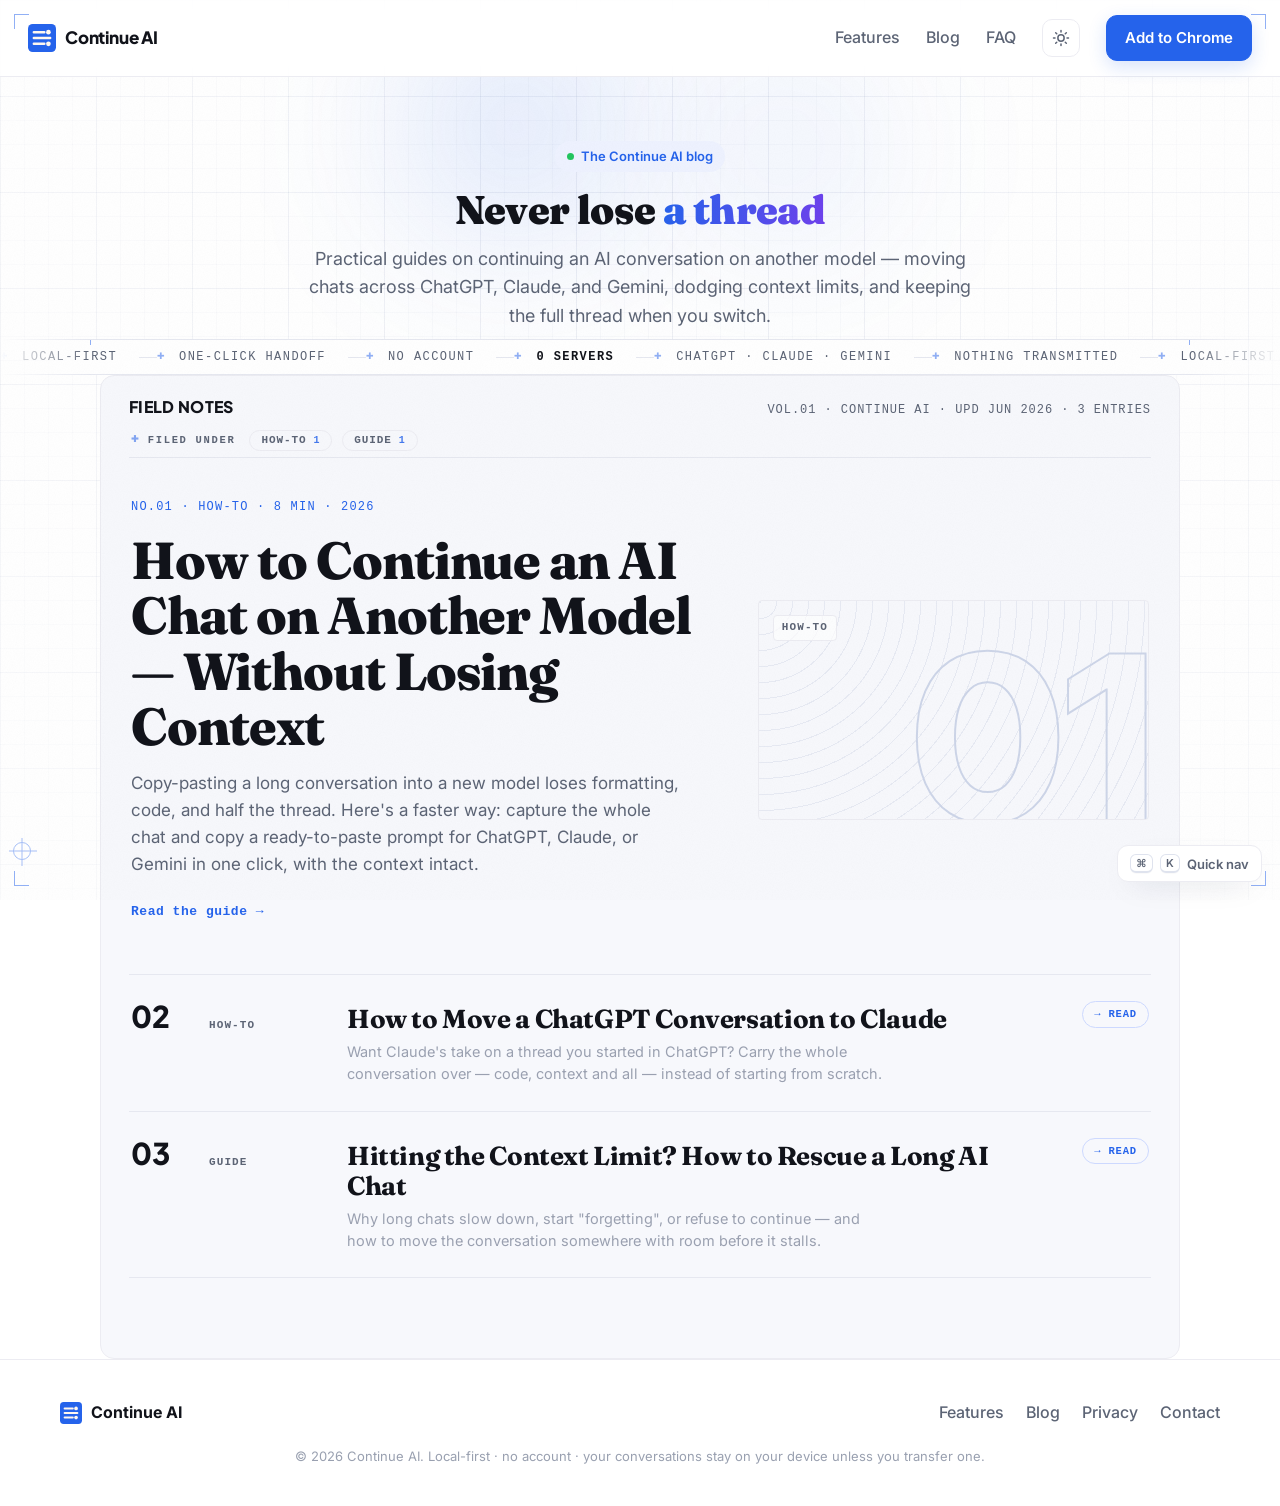
==== commit a4ce50ef: "style(site): retheme to the extension's signal blue The site now wears the extension's own brand col" ====
--- a/blog/index.html
+++ b/blog/index.html
@@ -17,7 +17,7 @@
   <meta property="og:image:alt" content="The Continue AI blog — guides on moving AI conversations across ChatGPT, Claude, and Gemini.">
   <meta name="twitter:card" content="summary_large_image">
   <meta name="twitter:image" content="https://continue-ai-lilac.vercel.app/og/cover.png">
-  <link rel="icon" href="data:image/svg+xml,%3Csvg xmlns='http://www.w3.org/2000/svg' viewBox='0 0 24 24'%3E%3Crect width='24' height='24' rx='4' fill='%23ff4f00'/%3E%3Cpath d='M5 7h9M5 12h14M5 17h9' stroke='%23fff7ef' stroke-width='2.1' stroke-linecap='round'/%3E%3Ccircle cx='17.5' cy='7' r='2' fill='%23fff7ef'/%3E%3Ccircle cx='17.5' cy='17' r='2' fill='%23fff7ef'/%3E%3C/svg%3E">
+  <link rel="icon" href="data:image/svg+xml,%3Csvg xmlns='http://www.w3.org/2000/svg' viewBox='0 0 24 24'%3E%3Crect width='24' height='24' rx='4' fill='%232563eb'/%3E%3Cpath d='M5 7h9M5 12h14M5 17h9' stroke='%23fff7ef' stroke-width='2.1' stroke-linecap='round'/%3E%3Ccircle cx='17.5' cy='7' r='2' fill='%23fff7ef'/%3E%3Ccircle cx='17.5' cy='17' r='2' fill='%23fff7ef'/%3E%3C/svg%3E">
   <script>(function(){var d=document.documentElement;d.classList.add('js');try{var s=localStorage.getItem('cr-theme');d.setAttribute('data-theme',s||(matchMedia('(prefers-color-scheme: dark)').matches?'dark':'light'));}catch(e){d.setAttribute('data-theme','light');}})();</script>
   <link rel="stylesheet" href="../styles.css">
   <link rel="stylesheet" href="../spec-sheet.css">
@@ -40,7 +40,7 @@
 <body>
   <header class="nav">
     <a class="brand" href="/">
-      <svg width="28" height="28" viewBox="0 0 24 24" aria-hidden="true"><rect width="24" height="24" rx="4" fill="#ff4f00"/><path d="M5 7h9M5 12h14M5 17h9" stroke="#fff7ef" stroke-width="2.1" stroke-linecap="round"/><circle cx="17.5" cy="7" r="2" fill="#fff7ef"/><circle cx="17.5" cy="17" r="2" fill="#fff7ef"/></svg>
+      <svg width="28" height="28" viewBox="0 0 24 24" aria-hidden="true"><rect width="24" height="24" rx="4" fill="#2563eb"/><path d="M5 7h9M5 12h14M5 17h9" stroke="#fff7ef" stroke-width="2.1" stroke-linecap="round"/><circle cx="17.5" cy="7" r="2" fill="#fff7ef"/><circle cx="17.5" cy="17" r="2" fill="#fff7ef"/></svg>
       <span>Continue AI</span>
     </a>
     <nav class="navlinks">
@@ -152,7 +152,7 @@
   <footer class="footer">
     <div class="foot-inner">
       <div class="foot-brand">
-        <svg width="22" height="22" viewBox="0 0 24 24" aria-hidden="true"><rect width="24" height="24" rx="4" fill="#ff4f00"/><path d="M5 7h9M5 12h14M5 17h9" stroke="#fff7ef" stroke-width="2.1" stroke-linecap="round"/><circle cx="17.5" cy="7" r="2" fill="#fff7ef"/><circle cx="17.5" cy="17" r="2" fill="#fff7ef"/></svg>
+        <svg width="22" height="22" viewBox="0 0 24 24" aria-hidden="true"><rect width="24" height="24" rx="4" fill="#2563eb"/><path d="M5 7h9M5 12h14M5 17h9" stroke="#fff7ef" stroke-width="2.1" stroke-linecap="round"/><circle cx="17.5" cy="7" r="2" fill="#fff7ef"/><circle cx="17.5" cy="17" r="2" fill="#fff7ef"/></svg>
         Continue AI
       </div>
       <nav class="foot-links">
--- a/styles.css
+++ b/styles.css
@@ -1,8 +1,8 @@
 @import url('https://fonts.googleapis.com/css2?family=Plus+Jakarta+Sans:wght@600;700;800&family=Inter:wght@400;450;500;600&display=swap');
 
 :root {
-  --blue: #ff4f00; --blue-dark: #d84300; --ink: #11131a; --muted: #5c6475;
-  --line: #ececf2; --bg: #ffffff; --soft: #f7f8fc; --ring: rgba(255,79,0,.16);
+  --blue: #2563eb; --blue-dark: #1d4fd7; --ink: #11131a; --muted: #5c6475;
+  --line: #ececf2; --bg: #ffffff; --soft: #f7f8fc; --ring: rgba(37,99,235,.18);
 }
 * { box-sizing: border-box; }
 html { scroll-behavior: smooth; }
@@ -39,8 +39,8 @@
 .hero { position: relative; max-width: 1160px; margin: 0 auto; padding: 80px 28px 72px;
   display: grid; grid-template-columns: 1.05fr .95fr; gap: 56px; align-items: center; }
 .hero::before { content: ""; position: absolute; inset: -10% -20% auto auto; width: 620px; height: 620px;
-  background: radial-gradient(closest-side, rgba(255,79,0,.12), transparent 70%); z-index: -1; }
-.eyebrow { display: inline-flex; align-items: center; gap: 7px; background: #ffe9de; color: var(--blue);
+  background: radial-gradient(closest-side, rgba(37,99,235,.12), transparent 70%); z-index: -1; }
+.eyebrow { display: inline-flex; align-items: center; gap: 7px; background: #eef2ff; color: var(--blue);
   font-size: 13px; font-weight: 600; padding: 5px 12px; border-radius: 999px; margin-bottom: 18px; }
 .eyebrow .dot { width: 7px; height: 7px; border-radius: 50%; background: #22c55e; }
 .hero h1 { font-size: 48px; font-weight: 800; margin: 0 0 18px; }
@@ -77,8 +77,8 @@
 .feature:hover { transform: translateY(-3px); box-shadow: 0 18px 40px -22px rgba(26,33,64,.28); border-color: #e2e5ee; }
 .fi { width: 46px; height: 46px; border-radius: 13px; display: flex; align-items: center; justify-content: center; }
 .fi svg { width: 22px; height: 22px; }
-.c1 { background: #ffe9de; color: #ff4f00; } .c2 { background: #fff2e2; color: #d97706; }
-.c3 { background: #ffe9de; color: #d84300; } .c4 { background: #e6f7f3; color: #0d9488; }
+.c1 { background: #eef2ff; color: #2563eb; } .c2 { background: #fff2e2; color: #d97706; }
+.c3 { background: #f3ecfe; color: #7c3aed; } .c4 { background: #e6f7f3; color: #0d9488; }
 .c5 { background: #ffe9ee; color: #e11d48; } .c6 { background: #eef1f6; color: #475569; }
 .feature h3 { font-size: 17.5px; margin: 14px 0 7px; }
 .feature p { color: var(--muted); margin: 0; font-size: 15px; }
@@ -87,7 +87,7 @@
 .plans { display: grid; grid-template-columns: repeat(2, minmax(0,350px)); gap: 22px; justify-content: center; text-align: left; }
 .plan { position: relative; background: #fff; border: 1px solid var(--line); border-radius: 18px; padding: 28px; }
 .plan.featured { border: 1.5px solid var(--blue); box-shadow: 0 24px 50px -26px var(--ring); }
-.ribbon { position: absolute; top: 18px; right: 18px; background: #ffe9de; color: var(--blue); font-size: 12px; font-weight: 700; padding: 4px 11px; border-radius: 999px; }
+.ribbon { position: absolute; top: 18px; right: 18px; background: #eef2ff; color: var(--blue); font-size: 12px; font-weight: 700; padding: 4px 11px; border-radius: 999px; }
 .plan-name { font-weight: 700; color: var(--muted); letter-spacing: .01em; }
 .plan-price { font-size: 40px; font-weight: 800; margin: 8px 0 18px; }
 .plan-price span { font-size: 15px; font-weight: 600; color: var(--muted); }
@@ -156,7 +156,7 @@
 .post-card.featured .post-thumb { flex: 0 0 42%; min-height: 240px; font-size: 64px; }
 .post-card.soon .post-thumb { background: linear-gradient(135deg, #f3f4f9, #eef0f7); filter: grayscale(.3); }
 .post-meta-row { display: flex; gap: 10px; align-items: center; color: #99a0b0; font-size: 12.5px; font-weight: 600; }
-.post-tag { background: #ffe9de; color: var(--blue); padding: 3px 10px; border-radius: 999px; }
+.post-tag { background: #eef2ff; color: var(--blue); padding: 3px 10px; border-radius: 999px; }
 .post-card.soon .post-tag { background: #f0f2f8; color: #8b93a3; }
 .post-body { padding: 22px; display: flex; flex-direction: column; gap: 10px; flex: 1; }
 .post-card.featured .post-body { padding: 32px; justify-content: center; }
@@ -191,7 +191,7 @@
 .figure { margin: 26px 0; }
 .figure figcaption { color: #99a0b0; font-size: 13.5px; text-align: center; margin-top: 8px; }
 
-.callout { display: flex; gap: 13px; background: #ffe9de; border: 1px solid #dbe3ff; border-radius: 14px; padding: 18px 20px; margin: 26px 0; }
+.callout { display: flex; gap: 13px; background: #eef2ff; border: 1px solid #dbe3ff; border-radius: 14px; padding: 18px 20px; margin: 26px 0; }
 .callout .ci { font-size: 20px; line-height: 1.4; }
 .callout p { margin: 0; font-size: 15.5px; color: #33405e; }
 .callout.tip { background: #e9f9f1; border-color: #c7ecd8; } .callout.tip p { color: #1c5238; }
@@ -203,14 +203,14 @@
 .ctable td.yes { color: #16a34a; font-weight: 600; } .ctable td.no { color: #b4262a; }
 .ctable .hl { background: #f5f7ff; }
 
-.cta-box { background: linear-gradient(135deg, #ff4f00, #d84300); border-radius: 18px; padding: 32px 30px; margin: 38px 0; text-align: center; color: #fff; box-shadow: 0 24px 50px -26px rgba(255,79,0,.4); }
+.cta-box { background: linear-gradient(135deg, #2563eb, #1d4fd7); border-radius: 18px; padding: 32px 30px; margin: 38px 0; text-align: center; color: #fff; box-shadow: 0 24px 50px -26px rgba(37,99,235,.45); }
 .cta-box h3 { color: #fff; font-size: 23px; margin: 0 0 8px; }
 .cta-box p { color: #dbe3ff; margin: 0 auto 18px; max-width: 34em; font-size: 15.5px; }
 .cta-box .btn { background: #fff; color: var(--blue); border-color: #fff; font-weight: 700; }
 .cta-box .btn:hover { background: #f0f3ff; }
 
 .author { display: flex; align-items: center; gap: 13px; border-top: 1px solid var(--line); margin-top: 44px; padding-top: 24px; }
-.author .ava { width: 44px; height: 44px; border-radius: 50%; background: linear-gradient(135deg, #ff4f00, #b33a00); display: flex; align-items: center; justify-content: center; color: #fff; font-weight: 700; }
+.author .ava { width: 44px; height: 44px; border-radius: 50%; background: linear-gradient(135deg, #2563eb, #7c3aed); display: flex; align-items: center; justify-content: center; color: #fff; font-weight: 700; }
 .author .aname { font-weight: 700; } .author .arole { color: var(--muted); font-size: 14px; }
 
 .related { max-width: 760px; margin: 0 auto; padding: 10px 28px 70px; }
@@ -233,7 +233,7 @@
 
 /* ============ MOTION / INTERACTIVE (shared) ============ */
 /* reading-progress bar (injected by motion.js) */
-.read-progress { position: fixed; top: 0; left: 0; height: 3px; width: 0; background: var(--blue); z-index: 50; box-shadow: 0 0 8px rgba(255,79,0,.4); }
+.read-progress { position: fixed; top: 0; left: 0; height: 3px; width: 0; background: var(--blue); z-index: 50; box-shadow: 0 0 8px rgba(37,99,235,.45); }
 
 /* scroll reveal (only active when JS is present, so it degrades gracefully) */
 .js .reveal { opacity: 0; transform: translateY(20px); transition: opacity .6s cubic-bezier(.4,0,.2,1), transform .6s cubic-bezier(.4,0,.2,1); }
@@ -242,14 +242,14 @@
 /* hero aurora */
 .hero .aurora { position: absolute; inset: -12% -12% auto -12%; height: 130%; z-index: -1; pointer-events: none; opacity: .85; }
 .hero .aurora b { position: absolute; border-radius: 50%; filter: blur(72px); display: block; }
-.hero .aurora b:nth-child(1) { width: 460px; height: 460px; background: radial-gradient(closest-side, rgba(255,79,0,.20), transparent); top: -130px; right: -30px; animation: hdrift1 16s ease-in-out infinite alternate; }
-.hero .aurora b:nth-child(2) { width: 360px; height: 360px; background: radial-gradient(closest-side, rgba(255,79,0,.10), transparent); top: 130px; left: -90px; animation: hdrift2 19s ease-in-out infinite alternate; }
+.hero .aurora b:nth-child(1) { width: 460px; height: 460px; background: radial-gradient(closest-side, rgba(37,99,235,.20), transparent); top: -130px; right: -30px; animation: hdrift1 16s ease-in-out infinite alternate; }
+.hero .aurora b:nth-child(2) { width: 360px; height: 360px; background: radial-gradient(closest-side, rgba(37,99,235,.10), transparent); top: 130px; left: -90px; animation: hdrift2 19s ease-in-out infinite alternate; }
 .hero .aurora b:nth-child(3) { width: 300px; height: 300px; background: radial-gradient(closest-side, rgba(13,148,136,.13), transparent); bottom: -120px; right: 28%; animation: hdrift1 23s ease-in-out infinite alternate-reverse; }
 @keyframes hdrift1 { to { transform: translate(50px,42px) scale(1.16); } }
 @keyframes hdrift2 { to { transform: translate(-42px,30px) scale(1.1); } }
 
 /* animated gradient accent in the headline */
-.grad { background: linear-gradient(100deg, #ff4f00, #d84300 55%, #8a3a12); -webkit-background-clip: text; background-clip: text;
+.grad { background: linear-gradient(100deg, #2563eb, #7c3aed 55%, #0d9488); -webkit-background-clip: text; background-clip: text;
   color: transparent; background-size: 220% auto; animation: gradmove 7s linear infinite; }
 @keyframes gradmove { to { background-position: 220% center; } }
 
@@ -305,7 +305,7 @@
 .tc-meta .tc-l { display: inline-block; width: 40px; color: #aab1c2; }
 .tc-body { min-height: 150px; padding: 16px 18px; font-size: 15px; line-height: 1.65; color: #1a2233; outline: none; }
 .tc-body:empty::before { content: attr(data-ph); color: #aeb4c2; }
-.tc-body .vtok { background: #ffe9de; color: var(--blue); border-radius: 5px; padding: 0 4px; font-weight: 600; }
+.tc-body .vtok { background: #eef2ff; color: var(--blue); border-radius: 5px; padding: 0 4px; font-weight: 600; }
 .tc-body .vtok.filled { background: transparent; color: inherit; padding: 0; font-weight: 600; }
 .tc-body .flash { animation: tflash 1.1s ease; }
 @keyframes tflash { 0% { background: #fff5c2; } 100% { background: transparent; } }
@@ -332,7 +332,7 @@
 .cmdk-input { width: 100%; padding: 17px 20px; border: 0; border-bottom: 1px solid #eef0f7; font: inherit; font-size: 17px; outline: none; }
 .cmdk-list { list-style: none; margin: 0; padding: 8px; max-height: 52vh; overflow: auto; }
 .cmdk-list li { display: flex; align-items: center; gap: 12px; padding: 11px 14px; border-radius: 11px; cursor: pointer; color: var(--ink); }
-.cmdk-list li .ci { width: 30px; height: 30px; border-radius: 8px; background: #ffe9de; color: var(--blue); display: flex; align-items: center; justify-content: center; font-size: 15px; flex: 0 0 auto; }
+.cmdk-list li .ci { width: 30px; height: 30px; border-radius: 8px; background: #eef2ff; color: var(--blue); display: flex; align-items: center; justify-content: center; font-size: 15px; flex: 0 0 auto; }
 .cmdk-list li b { font-size: 15px; font-weight: 600; display: block; } .cmdk-list li small { display: block; color: var(--muted); font-size: 12.5px; }
 .cmdk-list li.sel { background: #f2f4ff; }
 .cmdk-foot { display: flex; gap: 16px; padding: 9px 16px; border-top: 1px solid #eef0f7; color: #aab1bd; font-size: 12px; }
@@ -345,11 +345,11 @@
   transition: transform .14s ease-out, box-shadow .22s, border-color .22s; }
 /* cursor-tracking glow */
 .feature::before { content: ""; position: absolute; inset: 0; border-radius: inherit; pointer-events: none; z-index: 0;
-  background: radial-gradient(240px circle at var(--mx, 50%) var(--my, 50%), rgba(255,79,0,.15), transparent 62%);
+  background: radial-gradient(240px circle at var(--mx, 50%) var(--my, 50%), rgba(37,99,235,.15), transparent 62%);
   opacity: 0; transition: opacity .25s; }
 /* glowing gradient border (mask trick) */
 .feature::after { content: ""; position: absolute; inset: 0; border-radius: inherit; pointer-events: none; z-index: 1; padding: 1.5px;
-  background: linear-gradient(130deg, rgba(255,79,0,.65), rgba(216,67,0,.5), rgba(138,58,18,0) 66%);
+  background: linear-gradient(130deg, rgba(37,99,235,.65), rgba(124,58,237,.5), rgba(13,148,136,0) 66%);
   -webkit-mask: linear-gradient(#000 0 0) content-box, linear-gradient(#000 0 0); -webkit-mask-composite: xor;
   mask: linear-gradient(#000 0 0) content-box, linear-gradient(#000 0 0); mask-composite: exclude;
   opacity: 0; transition: opacity .25s; }
@@ -364,7 +364,7 @@
 .copy-tip { color: #99a0b0; font-size: 14px; }
 .copy-list li { position: relative; padding-right: 76px; }
 .copy-btn { position: absolute; right: 0; top: 1px; font: inherit; font-size: 12px; font-weight: 600; color: var(--blue);
-  background: #ffe9de; border: 1px solid #dfe2fb; border-radius: 7px; padding: 3px 11px; cursor: pointer; transition: .15s; opacity: .35; }
+  background: #eef2ff; border: 1px solid #dfe2fb; border-radius: 7px; padding: 3px 11px; cursor: pointer; transition: .15s; opacity: .35; }
 .copy-list li:hover .copy-btn { opacity: 1; }
 .copy-btn:hover { background: #e4e7fe; }
 .copy-btn.done { background: #e6f7ee; border-color: #bfe6cd; color: #0f7a40; opacity: 1; }
@@ -376,7 +376,7 @@
 /* "How it works" — looping 3-step mini-movie */
 .hiw { display: flex; align-items: stretch; gap: 0; background: linear-gradient(180deg,#f7f8fc,#fff); border: 1px solid var(--line); border-radius: 16px; padding: 24px 14px; margin: 26px 0; }
 .hiw-step { flex: 1 1 0; min-width: 0; text-align: center; padding: 10px; border-radius: 13px; position: relative; }
-.hiw-step::before { content: ""; position: absolute; inset: 0; border-radius: 13px; box-shadow: 0 0 0 2px var(--blue) inset, 0 14px 30px -16px rgba(255,79,0,.4); opacity: 0; animation: hiwpulse 2.6s ease-in-out infinite; animation-delay: var(--d,0s); pointer-events: none; }
+.hiw-step::before { content: ""; position: absolute; inset: 0; border-radius: 13px; box-shadow: 0 0 0 2px var(--blue) inset, 0 14px 30px -16px rgba(37,99,235,.45); opacity: 0; animation: hiwpulse 2.6s ease-in-out infinite; animation-delay: var(--d,0s); pointer-events: none; }
 @keyframes hiwpulse { 0%,72%,100% { opacity: 0; } 10%,28% { opacity: .55; } }
 .hiw-ic { height: 50px; display: flex; align-items: center; justify-content: center; gap: 6px; margin-bottom: 12px; }
 .hiw-t { font-weight: 700; font-size: 15px; color: var(--ink); }
@@ -391,12 +391,12 @@
 @keyframes hiwdraw { 0%,64% { stroke-dashoffset: 26; } 82%,100% { stroke-dashoffset: 0; } }
 @keyframes hiwfade { 0%,60% { opacity: 0; transform: scale(.6); } 75%,100% { opacity: 1; transform: scale(1); } }
 .hiw-wire { align-self: center; width: 48px; height: 2px; background: var(--line); position: relative; flex: 0 0 auto; border-radius: 2px; }
-.hiw-wire i { position: absolute; top: 50%; left: 0; width: 8px; height: 8px; border-radius: 50%; background: var(--blue); transform: translate(-50%,-50%); box-shadow: 0 0 0 4px rgba(255,79,0,.16); animation: flowH 2.6s cubic-bezier(.55,0,.45,1) infinite; }
+.hiw-wire i { position: absolute; top: 50%; left: 0; width: 8px; height: 8px; border-radius: 50%; background: var(--blue); transform: translate(-50%,-50%); box-shadow: 0 0 0 4px rgba(37,99,235,.16); animation: flowH 2.6s cubic-bezier(.55,0,.45,1) infinite; }
 
 /* Variables — live-cycling personalization */
 .varbox { background: #fff; border: 1px solid var(--line); border-radius: 16px; padding: 30px 26px; margin: 26px 0; text-align: center; box-shadow: 0 24px 50px -34px rgba(26,33,64,.35); }
 .vb-line { font-size: 22px; line-height: 1.5; color: var(--ink); font-weight: 500; }
-.vb-chip { display: inline-block; background: #ffe9de; color: var(--blue); border-radius: 7px; padding: 1px 9px; font-weight: 700; font-family: ui-monospace, Menlo, monospace; font-size: .92em; }
+.vb-chip { display: inline-block; background: #eef2ff; color: var(--blue); border-radius: 7px; padding: 1px 9px; font-weight: 700; font-family: ui-monospace, Menlo, monospace; font-size: .92em; }
 .vb-chip.val { background: #e6f7ee; color: #0f7a40; font-family: inherit; }
 .vb-chip.flip { animation: vbflip .44s ease; }
 @keyframes vbflip { 0% { opacity: 1; transform: translateY(0); } 44% { opacity: 0; transform: translateY(-7px) scale(.9); } 56% { opacity: 0; transform: translateY(7px) scale(.9); } 100% { opacity: 1; transform: translateY(0); } }
@@ -411,7 +411,7 @@
 /* callouts & CTA: gentle hover life */
 .callout, .cta-box { transition: transform .2s ease, box-shadow .2s ease; }
 .callout:hover { transform: translateY(-2px); }
-.cta-box:hover { transform: translateY(-3px); box-shadow: 0 30px 60px -26px rgba(255,79,0,.6); }
+.cta-box:hover { transform: translateY(-3px); box-shadow: 0 30px 60px -26px rgba(37,99,235,.6); }
 
 @media (max-width: 560px) {
   .hiw { flex-direction: column; gap: 10px; }
@@ -425,13 +425,13 @@
 /* ============ PEAK: blog hub creativity ============ */
 .blog-head { position: relative; overflow: hidden; }
 .blog-head::before, .blog-head::after { content: ""; position: absolute; border-radius: 50%; filter: blur(70px); z-index: -1; pointer-events: none; }
-.blog-head::before { width: 360px; height: 360px; background: radial-gradient(closest-side, rgba(255,79,0,.18), transparent); top: -130px; left: 10%; animation: hdrift1 16s ease-in-out infinite alternate; }
-.blog-head::after { width: 320px; height: 320px; background: radial-gradient(closest-side, rgba(255,79,0,.10), transparent); top: -90px; right: 10%; animation: hdrift2 19s ease-in-out infinite alternate; }
+.blog-head::before { width: 360px; height: 360px; background: radial-gradient(closest-side, rgba(37,99,235,.18), transparent); top: -130px; left: 10%; animation: hdrift1 16s ease-in-out infinite alternate; }
+.blog-head::after { width: 320px; height: 320px; background: radial-gradient(closest-side, rgba(37,99,235,.10), transparent); top: -90px; right: 10%; animation: hdrift2 19s ease-in-out infinite alternate; }
 
 .post-grid { perspective: 1100px; }
 .post-card { transform-style: preserve-3d; will-change: transform; }
 .post-card::after { content: ""; position: absolute; inset: 0; border-radius: inherit; pointer-events: none; z-index: 4;
-  background: radial-gradient(220px circle at var(--mx, 50%) var(--my, 50%), rgba(255,79,0,.13), transparent 60%);
+  background: radial-gradient(220px circle at var(--mx, 50%) var(--my, 50%), rgba(37,99,235,.13), transparent 60%);
   opacity: 0; transition: opacity .25s; }
 .post-card:hover::after { opacity: 1; }
 
@@ -450,7 +450,7 @@
 
 /* featured: glowing gradient border */
 .post-card.featured::before { content: ""; position: absolute; inset: 0; border-radius: inherit; pointer-events: none; z-index: 3; padding: 1.5px;
-  background: linear-gradient(130deg, rgba(255,79,0,.7), rgba(216,67,0,.5), rgba(138,58,18,0) 66%);
+  background: linear-gradient(130deg, rgba(37,99,235,.7), rgba(124,58,237,.5), rgba(13,148,136,0) 66%);
   -webkit-mask: linear-gradient(#000 0 0) content-box, linear-gradient(#000 0 0); -webkit-mask-composite: xor;
   mask: linear-gradient(#000 0 0) content-box, linear-gradient(#000 0 0); mask-composite: exclude; opacity: .85; }
 .post-readmore { transition: letter-spacing .2s; }
@@ -463,10 +463,10 @@
 /* FAQ glow-up */
 .faq details { position: relative; overflow: hidden; }
 .faq details::before { content: ""; position: absolute; left: 0; top: 9px; bottom: 9px; width: 3px; border-radius: 3px;
-  background: linear-gradient(var(--blue), #d84300); opacity: 0; transform: scaleY(.3); transition: opacity .3s, transform .3s; }
+  background: linear-gradient(var(--blue), #7c3aed); opacity: 0; transform: scaleY(.3); transition: opacity .3s, transform .3s; }
 .faq details[open]::before { opacity: 1; transform: scaleY(1); }
 .faq summary { position: relative; overflow: hidden; z-index: 1; }
-.faq summary::before { content: ""; position: absolute; inset: 0; z-index: -1; background: linear-gradient(100deg, transparent 30%, rgba(255,79,0,.10), transparent 70%); transform: translateX(-120%); transition: transform .55s ease; }
+.faq summary::before { content: ""; position: absolute; inset: 0; z-index: -1; background: linear-gradient(100deg, transparent 30%, rgba(37,99,235,.10), transparent 70%); transform: translateX(-120%); transition: transform .55s ease; }
 .faq summary:hover::before { transform: translateX(120%); }
 .faq summary::after { transition: transform .3s ease; display: inline-block; }
 .faq details[open] summary::after { content: "+"; transform: rotate(135deg); }
--- a/spec-sheet.css
+++ b/spec-sheet.css
@@ -4,7 +4,7 @@
    No cards. No icon chips. No emoji. Hairline rules + index numerals.
    Type system: Fraunces (display serif) · Inter (body) · mono (metadata)
    ============================================================ */
-:root { --teal: #0d9488; --purple: #b33a00; --hair: #e6e8f0; --serif: "Fraunces", Georgia, "Times New Roman", serif; }
+:root { --teal: #0d9488; --purple: #7c3aed; --hair: #e6e8f0; --serif: "Fraunces", Georgia, "Times New Roman", serif; }
 
 /* editorial display face — the blog's "designed magazine" voice (homepage stays sans) */
 .lead-title, .article-head h1, .article-body h2, .blog-head h1, .toctitle { font-family: var(--serif); letter-spacing: -.015em; }
@@ -16,7 +16,7 @@
 /* ---- shared hairline rule with live-wire draw ---- */
 .rule { position: relative; width: 100%; height: 1px; margin: 0; }
 .rule > i { display: block; height: 100%; width: 100%; background: var(--hair); transform: scaleX(1); transform-origin: left; }
-.rule > .node { position: absolute; top: -3px; left: 0; width: 7px; height: 7px; border-radius: 50%; background: var(--blue); box-shadow: 0 0 0 4px rgba(255,79,0,.16); opacity: 0; }
+.rule > .node { position: absolute; top: -3px; left: 0; width: 7px; height: 7px; border-radius: 50%; background: var(--blue); box-shadow: 0 0 0 4px rgba(37,99,235,.16); opacity: 0; }
 .js .lrow .rule > i, .js .tocrow .rule > i, .js .toc-lead .rule > i { transition: transform .62s cubic-bezier(.55,0,.45,1); transform: scaleX(0); }
 .js .lrow.drawn .rule > i, .js .tocrow.drawn .rule > i, .js .toc-lead.drawn .rule > i { transform: scaleX(1); }
 .lrow.drawn .rule > .node, .tocrow.drawn .rule > .node, .toc-lead.drawn .rule > .node { animation: rideWire .62s cubic-bezier(.55,0,.45,1) forwards; }
@@ -71,7 +71,7 @@
 .dmarquee { position: relative; display: flex; flex-direction: column; gap: 7px; width: 190px; padding: 12px; border: 1.5px dashed #b9c2da; border-radius: 8px; }
 .dmarquee i { height: 6px; border-radius: 3px; background: #e9ecf4; }
 .dmarquee i:nth-child(2) { width: 72%; } .dmarquee i:nth-child(3) { width: 48%; }
-.dtag { position: absolute; right: -1px; bottom: -13px; font-family: ui-monospace, Menlo, monospace; font-size: 10px; font-weight: 700; letter-spacing: .06em; color: var(--blue); background: #eef2ff; border: 1px solid #ffd9c7; border-radius: 5px; padding: 2px 7px; }
+.dtag { position: absolute; right: -1px; bottom: -13px; font-family: ui-monospace, Menlo, monospace; font-size: 10px; font-weight: 700; letter-spacing: .06em; color: var(--blue); background: #eef2ff; border: 1px solid #dbe3ff; border-radius: 5px; padding: 2px 7px; }
 .dstack { position: relative; width: 120px; height: 84px; }
 .dstack span { position: absolute; width: 92px; height: 64px; border: 1.5px solid #c7cede; border-radius: 8px; background: #fff; }
 .dstack span:nth-child(1) { left: 0; top: 0; }
@@ -156,8 +156,8 @@
 .calc-kicker { font-family: ui-monospace, Menlo, monospace; font-size: 12px; letter-spacing: .14em; text-transform: uppercase; color: #7d8cf5; margin: 0 0 10px; }
 .calc-q { font-family: var(--serif); font-weight: 900; font-size: clamp(24px, 3.4vw, 38px); line-height: 1.12; color: #fff; margin: 0 0 28px; letter-spacing: -.01em; }
 .calc-range { -webkit-appearance: none; appearance: none; width: 100%; height: 6px; border-radius: 6px; background: #262a3d; outline: none; cursor: pointer; }
-.calc-range::-webkit-slider-thumb { -webkit-appearance: none; width: 26px; height: 26px; border-radius: 50%; background: #ff4f00; border: 3px solid #fff; box-shadow: 0 4px 16px rgba(255,79,0,.5); cursor: pointer; }
-.calc-range::-moz-range-thumb { width: 24px; height: 24px; border-radius: 50%; background: #ff4f00; border: 3px solid #fff; cursor: pointer; }
+.calc-range::-webkit-slider-thumb { -webkit-appearance: none; width: 26px; height: 26px; border-radius: 50%; background: #2563eb; border: 3px solid #fff; box-shadow: 0 4px 16px rgba(37,99,235,.5); cursor: pointer; }
+.calc-range::-moz-range-thumb { width: 24px; height: 24px; border-radius: 50%; background: #2563eb; border: 3px solid #fff; cursor: pointer; }
 .calc-val { font-family: ui-monospace, Menlo, monospace; font-size: 13px; color: #aeb6dd; margin-top: 12px; }
 .calc-val b { color: #fff; font-size: 15px; }
 .calc-out { display: flex; gap: clamp(28px, 5vw, 60px); flex-wrap: wrap; margin: 34px 0 22px; }
@@ -165,7 +165,7 @@
 .calc-stat.accent .calc-big { background: linear-gradient(90deg, #6f9bff, #b98cff); -webkit-background-clip: text; background-clip: text; color: transparent; }
 .calc-lbl { font-family: ui-monospace, Menlo, monospace; font-size: 11.5px; letter-spacing: .1em; text-transform: uppercase; color: #8a92b8; display: block; margin-top: 12px; }
 .calc-bar { height: 6px; background: #23263a; border-radius: 6px; overflow: hidden; }
-.calc-bar i { display: block; height: 100%; width: 33%; background: linear-gradient(90deg, #ff4f00, #d84300); transition: width .25s ease; }
+.calc-bar i { display: block; height: 100%; width: 33%; background: linear-gradient(90deg, #2563eb, #7c3aed); transition: width .25s ease; }
 .calc-note { font-size: 12.5px; color: #6b7290; margin: 16px 0 0; }
 
 /* ---- editorial pull-quote ---- */
@@ -185,7 +185,7 @@
 @media (min-width: 1180px) { .reading-rail.on { display: flex; } }
 .reading-rail a { position: relative; width: 9px; height: 9px; border-radius: 50%; background: #fff; border: 2px solid #cfd6e6; transition: transform .2s, background .2s, border-color .2s, box-shadow .2s; }
 .reading-rail a.done { background: #cfd6e6; }
-.reading-rail a.active { border-color: var(--blue); background: var(--blue); box-shadow: 0 0 0 4px rgba(255,79,0,.15); transform: scale(1.3); }
+.reading-rail a.active { border-color: var(--blue); background: var(--blue); box-shadow: 0 0 0 4px rgba(37,99,235,.15); transform: scale(1.3); }
 .reading-rail a span { position: absolute; left: 18px; top: 50%; transform: translateY(-50%); white-space: nowrap; font-family: ui-monospace, Menlo, monospace; font-size: 11px; letter-spacing: .04em; color: var(--muted); opacity: 0; transition: opacity .2s; pointer-events: none; background: #fff; padding: 2px 7px; border: 1px solid var(--line); border-radius: 4px; }
 .reading-rail a:hover span, .reading-rail a.active span { opacity: 1; }
 
@@ -206,14 +206,14 @@
 @keyframes markPop { 0% { transform: scale(0); } 60% { transform: scale(1.3); } 100% { transform: scale(1); } }
 .ctable thead th.hl { background: #eef2ff; color: var(--blue); position: relative; }
 .ctable tbody td.hl { background: #f5f7ff; }
-.ctable.lit { box-shadow: 0 0 0 1px #ffd9c7, 0 24px 50px -34px rgba(255,79,0,.4); }
+.ctable.lit { box-shadow: 0 0 0 1px #dbe3ff, 0 24px 50px -34px rgba(37,99,235,.4); }
 
 /* ---- editorial CTA (replaces the gradient box) ---- */
 .article-body .cta-box { background: none; border: 0; border-top: 1px solid var(--ink); border-bottom: 1px solid var(--ink); border-radius: 0; padding: 40px 0; margin: 50px 0; text-align: center; box-shadow: none; }
 .article-body .cta-box::before { content: "↓ Get it"; display: block; font-family: ui-monospace, Menlo, monospace; font-size: 11px; letter-spacing: .14em; text-transform: uppercase; color: var(--blue); margin-bottom: 14px; }
 .article-body .cta-box h3 { font-family: var(--serif); font-weight: 900; font-size: clamp(24px, 3.4vw, 36px); line-height: 1.1; color: var(--ink); margin: 0 0 12px; }
 .article-body .cta-box p { color: var(--muted); font-size: 16px; margin: 0 auto 22px; max-width: 44ch; }
-.article-body .cta-box .btn { background: var(--blue); color: #fff; border: 1px solid var(--blue); border-radius: 9px; font-weight: 700; padding: 13px 26px; box-shadow: 0 10px 24px -10px rgba(255,79,0,.55); transition: background .15s, transform .12s; }
+.article-body .cta-box .btn { background: var(--blue); color: #fff; border: 1px solid var(--blue); border-radius: 9px; font-weight: 700; padding: 13px 26px; box-shadow: 0 10px 24px -10px rgba(37,99,235,.55); transition: background .15s, transform .12s; }
 .article-body .cta-box .btn:hover { background: var(--blue-dark); transform: translateY(-1px); }
 .article-body .cta-box:hover { transform: none; box-shadow: none; }
 
--- a/creative.css
+++ b/creative.css
@@ -201,7 +201,7 @@
   }
   /* notes sit quiet and warm to ink when their marker is hovered/focused */
   .article-body .cr-sn.cr-sn-lit > .cr-sn-note { color: var(--ink); border-left-color: #c7cede; }
-  .article-body .cr-sn.cr-sn-lit > .cr-sn-note::after { opacity: 1; box-shadow: 0 0 0 3px rgba(255,79,0,.14); }
+  .article-body .cr-sn.cr-sn-lit > .cr-sn-note::after { opacity: 1; box-shadow: 0 0 0 3px rgba(37,99,235,.14); }
   .article-body .cr-sn.cr-sn-lit > .cr-sn-ref { color: var(--blue-dark); }
 }
 
@@ -308,7 +308,7 @@
 .cr-facet { appearance: none; -webkit-appearance: none; cursor: pointer; font-family: var(--cr-mono); font-size: 11px; font-weight: 700; letter-spacing: .08em; text-transform: uppercase; color: var(--muted); background: transparent; border: 1px solid var(--line); border-radius: 999px; padding: 4px 11px; display: inline-flex; align-items: baseline; gap: 7px; line-height: 1; transition: color .18s ease, border-color .18s ease, background .18s ease; }
 .cr-facet .cr-facet-n { font-variant-numeric: tabular-nums; font-size: 10px; color: var(--blue); opacity: .85; }
 .cr-facet:hover, .cr-facet:focus-visible, .cr-facet[aria-pressed="true"] { color: var(--ink); border-color: #cdd9ff; outline: none; }
-.cr-facet[aria-pressed="true"] { background: rgba(255,79,0,.06); }
+.cr-facet[aria-pressed="true"] { background: rgba(37,99,235,.06); }
 .cr-facet[aria-pressed="true"] .cr-facet-n { opacity: 1; }
 .cr-facet:focus-visible { box-shadow: 0 0 0 3px var(--ring); }
 .cr-hub.cr-filtering .tocrow { transition: opacity .22s ease, filter .22s ease; }
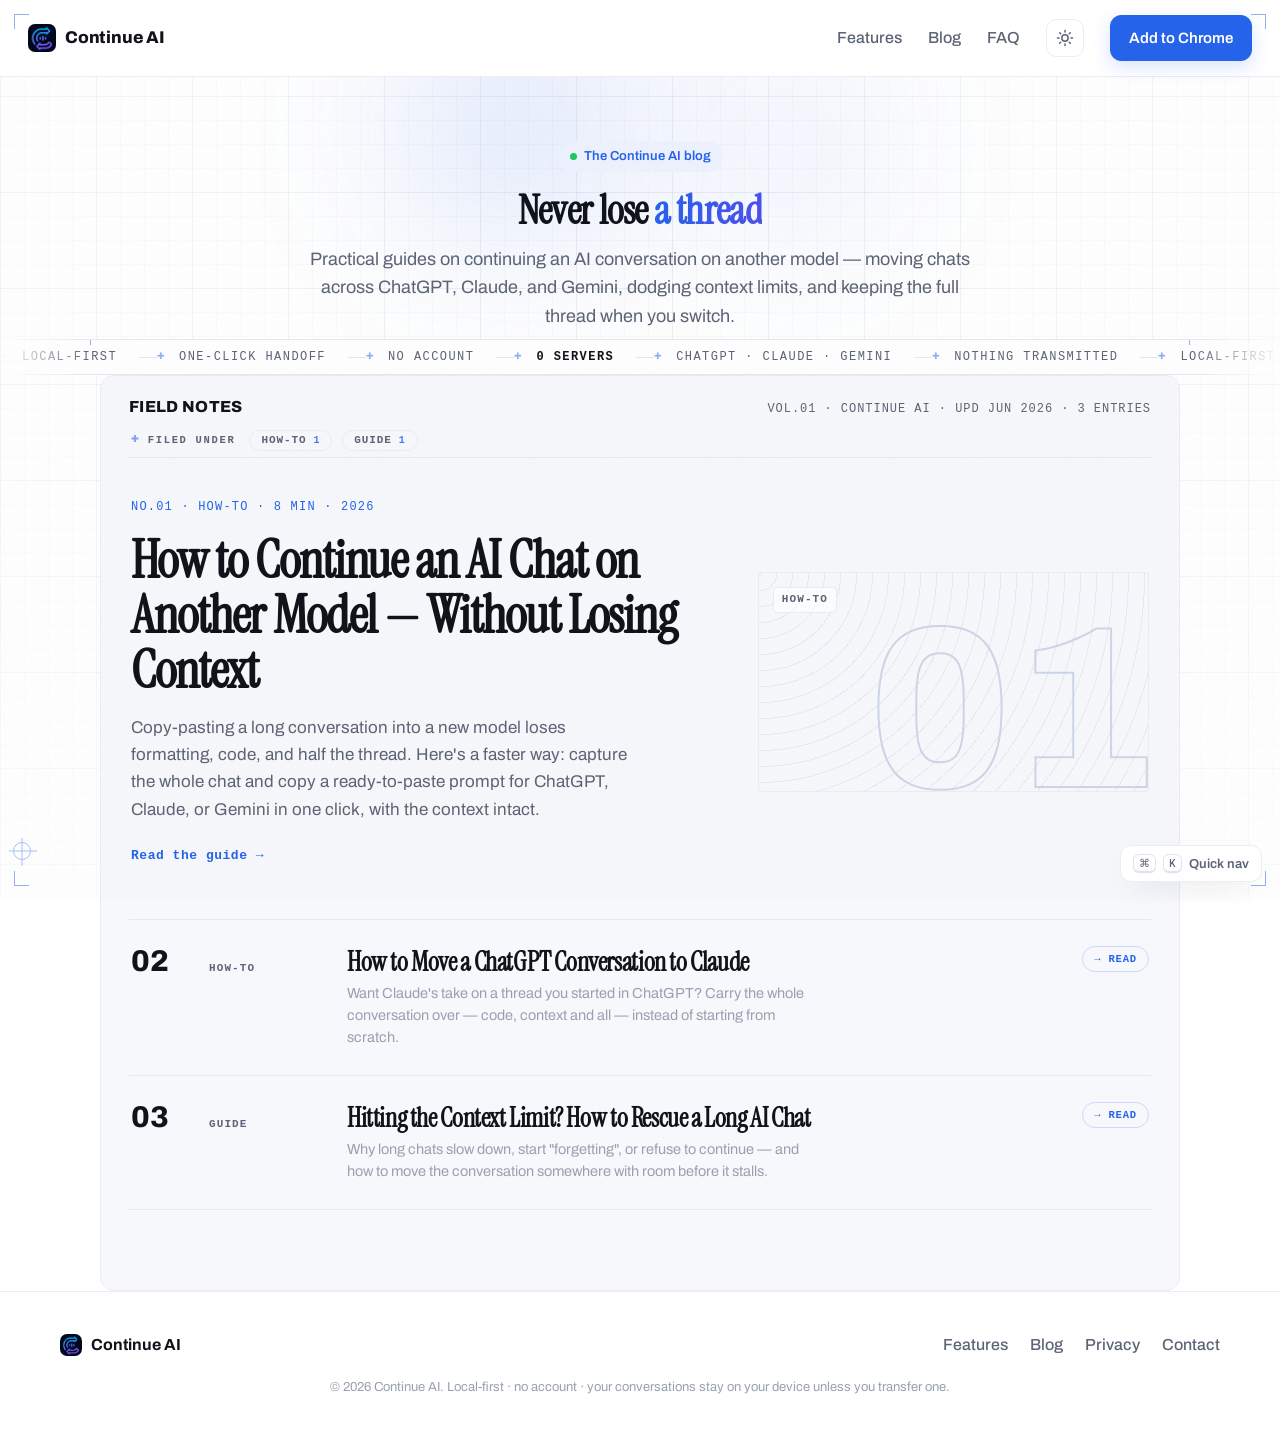
==== commit 54190f04: "feat(site): light mode + blog brought into the extension's design family Landing: full light theme v" ====
--- a/blog/index.html
+++ b/blog/index.html
@@ -17,7 +17,7 @@
   <meta property="og:image:alt" content="The Continue AI blog — guides on moving AI conversations across ChatGPT, Claude, and Gemini.">
   <meta name="twitter:card" content="summary_large_image">
   <meta name="twitter:image" content="https://continue-ai-lilac.vercel.app/og/cover.png">
-  <link rel="icon" href="data:image/svg+xml,%3Csvg xmlns='http://www.w3.org/2000/svg' viewBox='0 0 24 24'%3E%3Crect width='24' height='24' rx='4' fill='%232563eb'/%3E%3Cpath d='M5 7h9M5 12h14M5 17h9' stroke='%23fff7ef' stroke-width='2.1' stroke-linecap='round'/%3E%3Ccircle cx='17.5' cy='7' r='2' fill='%23fff7ef'/%3E%3Ccircle cx='17.5' cy='17' r='2' fill='%23fff7ef'/%3E%3C/svg%3E">
+  <link rel="icon" type="image/png" sizes="128x128" href="/icon.png">
   <script>(function(){var d=document.documentElement;d.classList.add('js');try{var s=localStorage.getItem('cr-theme');d.setAttribute('data-theme',s||(matchMedia('(prefers-color-scheme: dark)').matches?'dark':'light'));}catch(e){d.setAttribute('data-theme','light');}})();</script>
   <link rel="stylesheet" href="../styles.css">
   <link rel="stylesheet" href="../spec-sheet.css">
@@ -40,7 +40,7 @@
 <body>
   <header class="nav">
     <a class="brand" href="/">
-      <svg width="28" height="28" viewBox="0 0 24 24" aria-hidden="true"><rect width="24" height="24" rx="4" fill="#2563eb"/><path d="M5 7h9M5 12h14M5 17h9" stroke="#fff7ef" stroke-width="2.1" stroke-linecap="round"/><circle cx="17.5" cy="7" r="2" fill="#fff7ef"/><circle cx="17.5" cy="17" r="2" fill="#fff7ef"/></svg>
+      <img src="/icon.png" width="28" height="28" alt="" style="border-radius:7px">
       <span>Continue AI</span>
     </a>
     <nav class="navlinks">
@@ -152,7 +152,7 @@
   <footer class="footer">
     <div class="foot-inner">
       <div class="foot-brand">
-        <svg width="22" height="22" viewBox="0 0 24 24" aria-hidden="true"><rect width="24" height="24" rx="4" fill="#2563eb"/><path d="M5 7h9M5 12h14M5 17h9" stroke="#fff7ef" stroke-width="2.1" stroke-linecap="round"/><circle cx="17.5" cy="7" r="2" fill="#fff7ef"/><circle cx="17.5" cy="17" r="2" fill="#fff7ef"/></svg>
+        <img src="/icon.png" width="22" height="22" alt="" style="border-radius:7px">
         Continue AI
       </div>
       <nav class="foot-links">
--- a/styles.css
+++ b/styles.css
@@ -1,4 +1,16 @@
-@import url('https://fonts.googleapis.com/css2?family=Plus+Jakarta+Sans:wght@600;700;800&family=Inter:wght@400;450;500;600&display=swap');
+@font-face {
+  font-family: 'Archivo'; font-style: normal; font-weight: 100 900;
+  font-stretch: 62% 125%; font-display: swap;
+  src: url('fonts/archivo-100-900.woff2') format('woff2');
+}
+@font-face {
+  font-family: 'IBM Plex Mono'; font-style: normal; font-weight: 400;
+  font-display: swap; src: url('fonts/ibm-plex-mono-400.woff2') format('woff2');
+}
+@font-face {
+  font-family: 'IBM Plex Mono'; font-style: normal; font-weight: 500;
+  font-display: swap; src: url('fonts/ibm-plex-mono-500.woff2') format('woff2');
+}
 
 :root {
   --blue: #2563eb; --blue-dark: #1d4fd7; --ink: #11131a; --muted: #5c6475;
@@ -7,19 +19,19 @@
 * { box-sizing: border-box; }
 html { scroll-behavior: smooth; }
 body { margin: 0; color: var(--ink); background: var(--bg);
-  font-family: "Inter", system-ui, -apple-system, "Segoe UI", sans-serif; font-size: 16px; line-height: 1.6;
+  font-family: "Archivo", system-ui, -apple-system, "Segoe UI", sans-serif; font-size: 16px; line-height: 1.6;
   -webkit-font-smoothing: antialiased; }
-h1, h2, h3, .brand, .plan-price { font-family: "Plus Jakarta Sans", system-ui, sans-serif; }
+h1, h2, h3, .brand, .plan-price { font-family: "Archivo", system-ui, sans-serif; }
 h1, h2, h3 { line-height: 1.12; letter-spacing: -.02em; }
 a { color: inherit; text-decoration: none; }
-kbd { background: #fff; border: 1px solid #dfe3ee; border-bottom-width: 2px; border-radius: 6px; padding: 1px 7px; font: 600 13px "Inter"; box-shadow: 0 1px 0 rgba(0,0,0,.02); }
+kbd { background: #fff; border: 1px solid #dfe3ee; border-bottom-width: 2px; border-radius: 6px; padding: 1px 7px; font: 500 12px "IBM Plex Mono", monospace; box-shadow: 0 1px 0 rgba(0,0,0,.02); }
 code { background: #f0f2f8; padding: 1px 6px; border-radius: 6px; font-size: .88em; color: #3a4250; }
 
 /* buttons */
 .btn { display: inline-block; border: 1px solid var(--line); background: #fff; color: var(--ink);
   border-radius: 11px; padding: 10px 18px; font-weight: 600; font-size: 15px; cursor: pointer; transition: .15s; }
 .btn:hover { background: var(--soft); transform: translateY(-1px); }
-.btn.primary { background: var(--blue); border-color: var(--blue); color: #fff; box-shadow: 0 6px 18px var(--ring); }
+.btn.primary { background: var(--blue); border-color: var(--blue); color: #fff; box-shadow: 0 6px 18px var(--ring); font-weight: 700; }
 .btn.primary:hover { background: var(--blue-dark); }
 .btn.ghost { background: transparent; }
 .btn.dark { background: var(--ink); border-color: var(--ink); color: #fff; }
@@ -174,7 +186,7 @@
 .article-meta .post-tag { font-size: 12px; }
 .article-lead { font-size: 19px; color: var(--muted); line-height: 1.55; margin: 18px 0 6px; }
 .toc { background: var(--soft); border: 1px solid var(--line); border-radius: 14px; padding: 20px 24px; margin: 30px 0; }
-.toc strong { display: block; font-family: "Plus Jakarta Sans", sans-serif; font-size: 14px; letter-spacing: .02em; text-transform: uppercase; color: var(--muted); margin-bottom: 10px; }
+.toc strong { display: block; font-family: "Archivo", sans-serif; font-size: 14px; letter-spacing: .02em; text-transform: uppercase; color: var(--muted); margin-bottom: 10px; }
 .toc ol { margin: 0; padding-left: 20px; columns: 2; column-gap: 28px; }
 .toc li { margin: 5px 0; }
 .toc a { color: #3a4250; } .toc a:hover { color: var(--blue); }
@@ -198,7 +210,7 @@
 
 .ctable { width: 100%; border-collapse: collapse; margin: 24px 0; font-size: 15px; border: 1px solid var(--line); border-radius: 12px; overflow: hidden; }
 .ctable th, .ctable td { padding: 12px 15px; text-align: left; border-bottom: 1px solid var(--line); vertical-align: top; }
-.ctable thead th { background: var(--soft); font-family: "Plus Jakarta Sans", sans-serif; font-size: 14px; }
+.ctable thead th { background: var(--soft); font-family: "Archivo", sans-serif; font-size: 14px; }
 .ctable tbody tr:last-child td { border-bottom: 0; }
 .ctable td.yes { color: #16a34a; font-weight: 600; } .ctable td.no { color: #b4262a; }
 .ctable .hl { background: #f5f7ff; }
@@ -249,7 +261,7 @@
 @keyframes hdrift2 { to { transform: translate(-42px,30px) scale(1.1); } }
 
 /* animated gradient accent in the headline */
-.grad { background: linear-gradient(100deg, #2563eb, #7c3aed 55%, #0d9488); -webkit-background-clip: text; background-clip: text;
+.grad { background: linear-gradient(100deg, #2563eb, #7c3aed); -webkit-background-clip: text; background-clip: text;
   color: transparent; background-size: 220% auto; animation: gradmove 7s linear infinite; }
 @keyframes gradmove { to { background-position: 220% center; } }
 
--- a/spec-sheet.css
+++ b/spec-sheet.css
@@ -1,10 +1,13 @@
-@import url('https://fonts.googleapis.com/css2?family=Fraunces:opsz,wght@9..144,600;9..144,800;9..144,900&display=swap');
+@font-face {
+  font-family: 'Instrument Serif'; font-style: normal; font-weight: 400;
+  font-display: swap; src: url('fonts/instrument-serif-400.woff2') format('woff2');
+}
 /* ============================================================
    THE SPEC SHEET — engineered editorial ledger (features + blog)
    No cards. No icon chips. No emoji. Hairline rules + index numerals.
-   Type system: Fraunces (display serif) · Inter (body) · mono (metadata)
+   Type system: Instrument Serif (display serif) · Archivo (body) · IBM Plex Mono (metadata)
    ============================================================ */
-:root { --teal: #0d9488; --purple: #7c3aed; --hair: #e6e8f0; --serif: "Fraunces", Georgia, "Times New Roman", serif; }
+:root { --teal: #0d9488; --purple: #7c3aed; --hair: #e6e8f0; --serif: "Instrument Serif", Georgia, "Times New Roman", serif; }
 
 /* editorial display face — the blog's "designed magazine" voice (homepage stays sans) */
 .lead-title, .article-head h1, .article-body h2, .blog-head h1, .toctitle { font-family: var(--serif); letter-spacing: -.015em; }
@@ -83,7 +86,7 @@
 .blog-head { padding-bottom: 8px; }
 .toc { max-width: 1080px; margin: 0 auto; padding: 18px 28px 80px; overflow-x: clip; }
 .toc-masthead { display: flex; justify-content: space-between; align-items: baseline; font-family: ui-monospace, Menlo, monospace; font-size: 12px; letter-spacing: .08em; text-transform: uppercase; color: var(--muted); padding-bottom: 14px; }
-.toc-masthead > span:first-child { font-family: "Plus Jakarta Sans", sans-serif; font-weight: 800; font-size: 16px; letter-spacing: .02em; color: var(--ink); }
+.toc-masthead > span:first-child { font-family: "Archivo", sans-serif; font-weight: 800; font-size: 16px; letter-spacing: .02em; color: var(--ink); }
 
 /* featured editorial lead */
 .toc-lead { display: block; color: inherit; }
@@ -101,7 +104,7 @@
 
 /* numbered contents rows */
 .tocrow-grid { display: grid; grid-template-columns: 56px 116px 1fr 120px; gap: 22px; align-items: baseline; padding: 26px 2px; }
-.tocnum { font-family: "Plus Jakarta Sans", sans-serif; font-weight: 800; font-size: 30px; line-height: 1; color: #c7cede; }
+.tocnum { font-family: "Archivo", sans-serif; font-weight: 800; font-size: 30px; line-height: 1; color: #c7cede; }
 @supports (-webkit-text-stroke: 1px #000) { .tocrow.soon .tocnum { color: transparent; -webkit-text-stroke: 1px #c7cede; } }
 .toccat { font-family: ui-monospace, Menlo, monospace; font-size: 11px; font-weight: 700; letter-spacing: .1em; color: var(--muted); padding-top: 4px; }
 .tocmain { min-width: 0; }
--- a/dark.css
+++ b/dark.css
@@ -15,54 +15,54 @@
 
 /* ---- core variable overrides ---- */
 html[data-theme="dark"] {
-  --ink: #e8eaf2; --muted: #98a1b6; --line: #272b37; --bg: #0c0e14; --soft: #161922;
-  --hair: #262a36; --ring: rgba(120,150,255,.28); --blue: #5b7cff; --blue-dark: #4a6bf0;
+  --ink: #f0f0f0; --muted: #a3a3a3; --line: #262626; --bg: #0a0a0a; --soft: #171717;
+  --hair: #242424; --ring: rgba(59,130,246,.3); --blue: #60a5fa; --blue-dark: #3b82f6;
   color-scheme: dark;
 }
 html[data-theme="dark"] body { background: var(--bg); color: var(--ink); }
 
 /* ---- chrome ---- */
-html[data-theme="dark"] .nav { background: rgba(12,14,20,.78); border-bottom-color: var(--line); }
+html[data-theme="dark"] .nav { background: rgba(10,10,10,.8); border-bottom-color: var(--line); }
 html[data-theme="dark"] .navlinks a { color: var(--muted); }
 html[data-theme="dark"] .navlinks a:not(.btn):hover { color: var(--ink); }
-html[data-theme="dark"] .footer { background: #090b10; border-top-color: var(--line); }
+html[data-theme="dark"] .footer { background: #010a1c; border-top-color: var(--line); }
 html[data-theme="dark"] .foot-links a, html[data-theme="dark"] .foot-copy, html[data-theme="dark"] .foot-brand { color: var(--muted); }
 
 /* ---- type bits ---- */
-html[data-theme="dark"] kbd { background: #1c2030; border-color: #3a4154; color: #e8eaf2; box-shadow: 0 1px 0 #3a4154; }
-html[data-theme="dark"] code { background: #1a1e2a; color: #aeb7d6; }
-html[data-theme="dark"] .eyebrow { background: #161a2b; color: #8aa0ff; }
-html[data-theme="dark"] .section.alt { background: linear-gradient(180deg, #0f1219, #0c0e14); border-block-color: var(--line); }
+html[data-theme="dark"] kbd { background: #1f1f1f; border-color: #3a3a3a; color: #f0f0f0; box-shadow: 0 1px 0 #3a3a3a; }
+html[data-theme="dark"] code { background: #1c1c1c; color: #c9c9c9; }
+html[data-theme="dark"] .eyebrow { background: #14213b; color: #60a5fa; }
+html[data-theme="dark"] .section.alt { background: linear-gradient(180deg, #121212, #0a0a0a); border-block-color: var(--line); }
 
 /* ---- buttons ---- */
-html[data-theme="dark"] .btn { background: #1a1e2a; border-color: #2b3142; color: #e8eaf2; }
-html[data-theme="dark"] .btn:hover { background: #222838; }
+html[data-theme="dark"] .btn { background: #1c1c1c; border-color: #2e2e2e; color: #f0f0f0; }
+html[data-theme="dark"] .btn:hover { background: #262626; }
 html[data-theme="dark"] .btn.ghost { background: transparent; }
-html[data-theme="dark"] .btn.primary { background: var(--blue); border-color: var(--blue); color: #fff; }
+html[data-theme="dark"] .btn.primary { background: var(--blue); border-color: var(--blue); color: #06070d; }
 html[data-theme="dark"] .btn.primary:hover { background: var(--blue-dark); }
 
 /* ---- features ledger ---- */
-html[data-theme="dark"] .lnum { color: #2f3547; }
-@supports (-webkit-text-stroke: 1px #000) { html[data-theme="dark"] .lnum { color: transparent; -webkit-text-stroke-color: #3a4055; } }
+html[data-theme="dark"] .lnum { color: #2f2f2f; }
+@supports (-webkit-text-stroke: 1px #000) { html[data-theme="dark"] .lnum { color: transparent; -webkit-text-stroke-color: #3d3d3d; } }
 html[data-theme="dark"] .js .lrow.drawn .lnum { color: var(--ink); -webkit-text-stroke-color: transparent; }
-html[data-theme="dark"] .dlines i, html[data-theme="dark"] .dmarquee i { background: #2a3040; }
-html[data-theme="dark"] .kc { background: #1c2030; border-color: #3a4154; color: #e8eaf2; box-shadow: 0 2px 0 #3a4154; }
-html[data-theme="dark"] .dmono { background: #1a1e2a; border-color: #2b3142; color: #e8eaf2; }
-html[data-theme="dark"] .dstack span { background: #12151d; border-color: #3a4055; }
-html[data-theme="dark"] .dmarquee { border-color: #3a4055; }
-html[data-theme="dark"] .vswap .t { background: #211c38; border-color: #392f59; }
+html[data-theme="dark"] .dlines i, html[data-theme="dark"] .dmarquee i { background: #2e2e2e; }
+html[data-theme="dark"] .kc { background: #1f1f1f; border-color: #3a3a3a; color: #f0f0f0; box-shadow: 0 2px 0 #3a3a3a; }
+html[data-theme="dark"] .dmono { background: #1c1c1c; border-color: #2e2e2e; color: #f0f0f0; }
+html[data-theme="dark"] .dstack span { background: #141414; border-color: #3d3d3d; }
+html[data-theme="dark"] .dmarquee { border-color: #3d3d3d; }
+html[data-theme="dark"] .vswap .t { background: #221833; border-color: #3d2b63; }
 html[data-theme="dark"] .vswap .v { background: #102b23; border-color: #1d5340; }
 
 /* ---- FAQ (homepage editorial) ---- */
 html[data-theme="dark"] #faq .faq details[open] { background: var(--soft); }
-html[data-theme="dark"] #faq .faq summary::before { color: #5a6378; }
+html[data-theme="dark"] #faq .faq summary::before { color: #8a8a8a; }
 
 /* ---- blog hub TOC ---- */
-html[data-theme="dark"] .lead-plate { background: #12151d; }
+html[data-theme="dark"] .lead-plate { background: #141414; }
 html[data-theme="dark"] .plate-num { -webkit-text-stroke-color: #2c3142; }
 html[data-theme="dark"] .plate-stamp { background: rgba(18,21,29,.75); border-color: var(--line); color: var(--muted); }
-html[data-theme="dark"] .tocnum { color: #2f3547; }
-@supports (-webkit-text-stroke: 1px #000) { html[data-theme="dark"] .tocrow.soon .tocnum { color: transparent; -webkit-text-stroke-color: #3a4055; } }
+html[data-theme="dark"] .tocnum { color: #2f2f2f; }
+@supports (-webkit-text-stroke: 1px #000) { html[data-theme="dark"] .tocrow.soon .tocnum { color: transparent; -webkit-text-stroke-color: #3d3d3d; } }
 html[data-theme="dark"] .tocstatus { border-color: var(--line); }
 
 /* ---- article editorial bits ---- */
@@ -72,12 +72,12 @@
 html[data-theme="dark"] .article-lead::first-letter { color: #fff; }
 html[data-theme="dark"] .tldr2 li { color: #c3c9da; }
 html[data-theme="dark"] .article-body .callout p { color: #c3c9da; }
-html[data-theme="dark"] .article-body .callout { background: var(--soft); border-left-color: #3a4055; }
+html[data-theme="dark"] .article-body .callout { background: var(--soft); border-left-color: #3d3d3d; }
 html[data-theme="dark"] .article-body .callout.tip { background: #0f1f1b; border-left-color: var(--teal); }
 html[data-theme="dark"] .pullquote { color: #fff; }
 html[data-theme="dark"] .stat2 b { color: #fff; }
 html[data-theme="dark"] .stat2.accent b { color: var(--blue); }
-html[data-theme="dark"] .colophon-end { color: #5a6378; border-top-color: var(--hair); }
+html[data-theme="dark"] .colophon-end { color: #8a8a8a; border-top-color: var(--hair); }
 html[data-theme="dark"] .author .arole, html[data-theme="dark"] .breadcrumb, html[data-theme="dark"] .breadcrumb a { color: var(--muted); }
 html[data-theme="dark"] .toc a { color: #c3c9da; }
 html[data-theme="dark"] .article-head .article-meta .post-tag { border-color: var(--line); }
@@ -94,34 +94,34 @@
 html[data-theme="dark"] .ctable td.yes { color: #6ee7a8; } html[data-theme="dark"] .ctable td.no { color: #f3a3a3; }
 
 /* calculator panel (already dark — lift it off the page) */
-html[data-theme="dark"] .calc { background: #12151d; border: 1px solid var(--line); }
+html[data-theme="dark"] .calc { background: #141414; border: 1px solid var(--line); }
 
 /* animated figure components */
-html[data-theme="dark"] .hiw { background: linear-gradient(180deg, #12151d, #0e1016); border-color: var(--line); }
-html[data-theme="dark"] .hiw-field { background: #1a1e2a; border-color: #3a4055; }
-html[data-theme="dark"] .varbox { background: #12151d; border-color: var(--line); }
+html[data-theme="dark"] .hiw { background: linear-gradient(180deg, #141414, #0e1016); border-color: var(--line); }
+html[data-theme="dark"] .hiw-field { background: #1c1c1c; border-color: #3d3d3d; }
+html[data-theme="dark"] .varbox { background: #141414; border-color: var(--line); }
 html[data-theme="dark"] .vb-line { color: var(--ink); }
-html[data-theme="dark"] .vb-chip { background: #211c38; color: #a99cf0; }
+html[data-theme="dark"] .vb-chip { background: #221833; color: #a99cf0; }
 html[data-theme="dark"] .vb-chip.val { background: #102b23; color: #5ed9a0; }
 
 /* reading rail */
-html[data-theme="dark"] .reading-rail a { background: #0c0e14; border-color: #3a4055; }
+html[data-theme="dark"] .reading-rail a { background: #0a0a0a; border-color: #3d3d3d; }
 html[data-theme="dark"] .reading-rail a span { background: var(--soft); border-color: var(--line); color: var(--muted); }
 
 /* ⌘K command palette */
 html[data-theme="dark"] .cmdk-overlay { background: rgba(4,6,12,.6); }
 html[data-theme="dark"] .cmdk { background: #14171f; }
-html[data-theme="dark"] .cmdk-input { color: #e8eaf2; border-bottom-color: var(--line); }
-html[data-theme="dark"] .cmdk-list li { color: #e8eaf2; }
+html[data-theme="dark"] .cmdk-input { color: #f0f0f0; border-bottom-color: var(--line); }
+html[data-theme="dark"] .cmdk-list li { color: #f0f0f0; }
 html[data-theme="dark"] .cmdk-list li .ci { background: #1c2233; color: #9db4ff; }
 html[data-theme="dark"] .cmdk-list li small, html[data-theme="dark"] .cmdk-foot { color: var(--muted); }
 html[data-theme="dark"] .cmdk-list li.sel { background: #1d2233; }
 html[data-theme="dark"] .cmdk-hint { background: #14171f; border-color: var(--line); color: var(--muted); }
-html[data-theme="dark"] .cmdk-hint kbd { background: #1c2030; border-color: #3a4154; color: #c3c9da; }
+html[data-theme="dark"] .cmdk-hint kbd { background: #1f1f1f; border-color: #3a3a3a; color: #c3c9da; }
 
 /* the "Try it" band (its section had a hard light gradient) */
-html[data-theme="dark"] .try-section { background: linear-gradient(180deg, #0f1219, #0c0e14); border-block-color: var(--line); }
-html[data-theme="dark"] .try-vars input { background: #1a1e2a; border-color: #2b3142; color: #e8eaf2; }
+html[data-theme="dark"] .try-section { background: linear-gradient(180deg, #121212, #0a0a0a); border-block-color: var(--line); }
+html[data-theme="dark"] .try-vars input { background: #1c1c1c; border-color: #2e2e2e; color: #f0f0f0; }
 html[data-theme="dark"] .try-vars label { color: var(--muted); }
 html[data-theme="dark"] .try-vhint { color: #7e8597; }
 /* the chat / transfer demos stay LIGHT by design (like a real screenshot on a dark page) */
--- a/creative.css
+++ b/creative.css
@@ -212,7 +212,7 @@
 html[data-theme="dark"] .cr-sn-note b, html[data-theme="dark"] .cr-sn-note strong { color: #fff; }
 @media (min-width: 1280px) {
   html[data-theme="dark"] .article-body .cr-sn-note { color: #6c7589; }
-  html[data-theme="dark"] .article-body .cr-sn.cr-sn-lit > .cr-sn-note { color: #e8eaf2; }
+  html[data-theme="dark"] .article-body .cr-sn.cr-sn-lit > .cr-sn-note { color: #f0f0f0; }
 }
 
 /* ---------- REDUCED MOTION: instant, no slide ---------- */
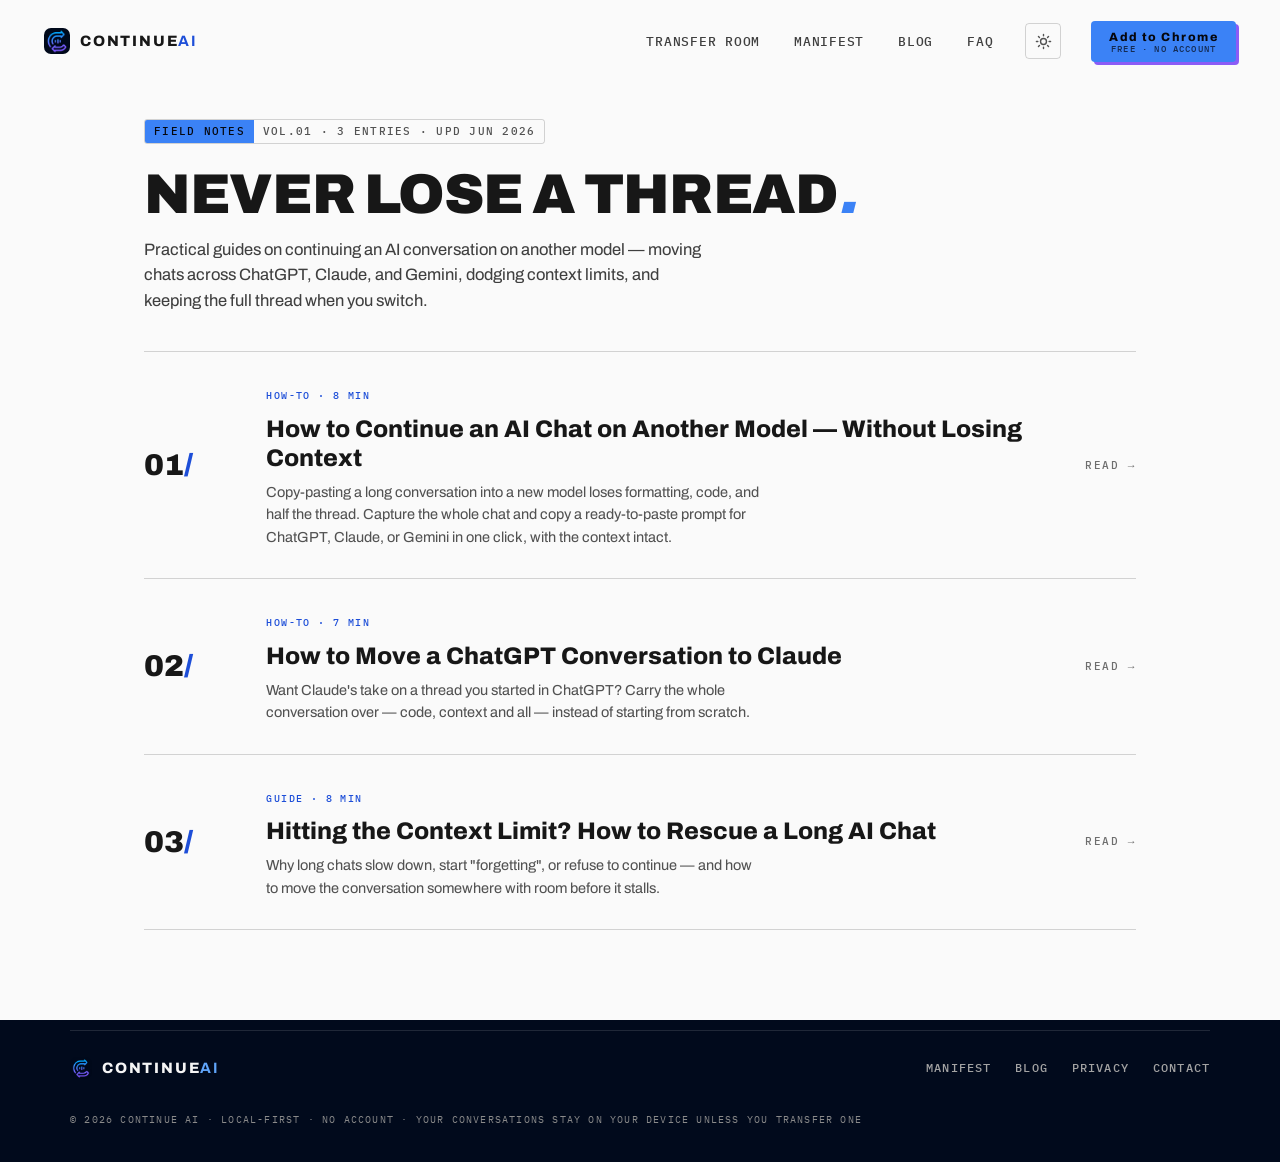
==== commit 035388b8: "feat(blog): rebuild blog + privacy on the landing's design system The blog no longer wears the legac" ====
--- a/blog/index.html
+++ b/blog/index.html
@@ -18,15 +18,13 @@
   <meta name="twitter:card" content="summary_large_image">
   <meta name="twitter:image" content="https://continue-ai-lilac.vercel.app/og/cover.png">
   <link rel="icon" type="image/png" sizes="128x128" href="/icon.png">
-  <script>(function(){var d=document.documentElement;d.classList.add('js');try{var s=localStorage.getItem('cr-theme');d.setAttribute('data-theme',s||(matchMedia('(prefers-color-scheme: dark)').matches?'dark':'light'));}catch(e){d.setAttribute('data-theme','light');}})();</script>
-  <link rel="stylesheet" href="../styles.css">
-  <link rel="stylesheet" href="../spec-sheet.css">
-  <link rel="stylesheet" href="../dark.css">
-  <link rel="stylesheet" href="../creative.css">
-  <script src="../theme.js" defer></script>
-  <script src="../analytics.js" defer></script>
-  <script src="../motion.js" defer></script>
-  <script src="../creative.js" defer></script>
+  <script>(function(){var d=document.documentElement;d.classList.add('js');try{var t=localStorage.getItem('cr-theme')||(matchMedia('(prefers-color-scheme: light)').matches?'light':'dark');d.setAttribute('data-theme',t);}catch(e){d.setAttribute('data-theme','dark');}})();</script>
+  <link rel="preload" href="/fonts/archivo-100-900.woff2" as="font" type="font/woff2" crossorigin>
+  <link rel="preload" href="/fonts/ibm-plex-mono-400.woff2" as="font" type="font/woff2" crossorigin>
+  <link rel="stylesheet" href="/thread.css">
+  <link rel="stylesheet" href="/blog.css">
+  <script src="/analytics.js" defer></script>
+  <script src="/thread.js" defer></script>
   <script type="application/ld+json">
   {
     "@context": "https://schema.org",
@@ -38,131 +36,100 @@
   </script>
 </head>
 <body>
+  <div class="progress-rail" aria-hidden="true"><b id="progressBar"></b></div>
+
   <header class="nav">
-    <a class="brand" href="/">
-      <img src="/icon.png" width="28" height="28" alt="" style="border-radius:7px">
-      <span>Continue AI</span>
+    <a class="brand" href="/" aria-label="Continue AI — home">
+      <img src="/icon.png" width="26" height="26" alt="">
+      <span class="brand-word">CONTINUE<b>AI</b></span>
     </a>
-    <nav class="navlinks">
-      <a href="/#features">Features</a>
+    <nav class="navlinks" aria-label="Site">
+      <a href="/#try">Transfer room</a>
+      <a href="/#features">Manifest</a>
       <a href="/blog/">Blog</a>
       <a href="/#faq">FAQ</a>
-      <a class="btn primary" href="https://chromewebstore.google.com/detail/continue-ai-%E2%80%94-move-your-a/cojmibmimpeakmgllhpolgbjienedfkf" target="_blank" rel="noopener" data-cws>Add to Chrome</a>
+      <button class="theme-btn" id="themeBtn" type="button" aria-label="Switch between dark and light theme">
+        <svg class="sun" viewBox="0 0 24 24" fill="none" stroke="currentColor" stroke-width="2" stroke-linecap="round" aria-hidden="true"><circle cx="12" cy="12" r="4.2"/><path d="M12 2v2M12 20v2M4.9 4.9l1.4 1.4M17.7 17.7l1.4 1.4M2 12h2M20 12h2M4.9 19.1l1.4-1.4M17.7 6.3l1.4-1.4"/></svg>
+        <svg class="moon" viewBox="0 0 24 24" fill="currentColor" aria-hidden="true"><path d="M21 12.8A8.5 8.5 0 1 1 11.2 3a6.6 6.6 0 0 0 9.8 9.8z"/></svg>
+      </button>
+      <a class="cta" href="https://chromewebstore.google.com/detail/continue-ai-%E2%80%94-move-your-a/cojmibmimpeakmgllhpolgbjienedfkf" target="_blank" rel="noopener" data-cws>Add to Chrome<span class="cta-sub">FREE · NO ACCOUNT</span></a>
     </nav>
   </header>
 
-  <div class="blog-head">
-    <span class="eyebrow"><span class="dot"></span> The Continue AI blog</span>
-    <h1>Never lose <span class="grad">a thread</span></h1>
-    <p>Practical guides on continuing an AI conversation on another model — moving chats across ChatGPT, Claude, and Gemini, dodging context limits, and keeping the full thread when you switch.</p>
-  </div>
+  <main class="posts">
+    <header class="sec-head">
+      <p class="wpt" aria-hidden="true"><b>FIELD NOTES</b><span>VOL.01 · 3 ENTRIES · UPD JUN 2026</span></p>
+      <h1 class="sec-title">NEVER LOSE A THREAD<em class="acc">.</em></h1>
+      <p class="sec-sub">Practical guides on continuing an AI conversation on another model — moving chats across ChatGPT, Claude, and Gemini, dodging context limits, and keeping the full thread when you switch.</p>
+    </header>
 
-  <!-- field-notes running header -->
-  <div class="cr-ticker" aria-label="Field notes">
-    <div class="cr-tk-track" aria-hidden="true">
-      <div class="cr-tk-seg">
-        <span>LOCAL-FIRST</span>
-        <span>ONE-CLICK HANDOFF</span>
-        <span>NO ACCOUNT</span>
-        <span><b>0 SERVERS</b></span>
-        <span>CHATGPT &middot; CLAUDE &middot; GEMINI</span>
-        <span>NOTHING TRANSMITTED</span>
-      </div>
-      <div class="cr-tk-seg">
-        <span>LOCAL-FIRST</span>
-        <span>ONE-CLICK HANDOFF</span>
-        <span>NO ACCOUNT</span>
-        <span><b>0 SERVERS</b></span>
-        <span>CHATGPT &middot; CLAUDE &middot; GEMINI</span>
-        <span>NOTHING TRANSMITTED</span>
-      </div>
-    </div>
-    <div class="cr-tk-static"><span class="s">&#10042;</span> LOCAL-FIRST &middot; ONE-CLICK HANDOFF &middot; NO ACCOUNT &middot; 0 SERVERS</div>
-  </div>
-
-  <main class="toc">
-    <div class="toc-masthead">
-      <span>FIELD NOTES</span>
-      <span class="colophon">VOL.01 · CONTINUE AI · UPD JUN 2026 · 3 ENTRIES</span>
-    </div>
-
-    <!-- FEATURED / flagship — editorial lead, not a card -->
-    <a class="toc-lead" href="/blog/continue-ai-chat-on-another-model">
-      <div class="rule"><i></i><b class="node"></b></div>
-      <div class="lead-grid">
-        <div class="lead-main">
-          <div class="lead-meta">No.01 · HOW-TO · 8 MIN · 2026</div>
-          <h2 class="lead-title">How to Continue an AI Chat on Another Model — Without Losing Context</h2>
-          <p class="lead-deck">Copy-pasting a long conversation into a new model loses formatting, code, and half the thread. Here's a faster way: capture the whole chat and copy a ready-to-paste prompt for ChatGPT, Claude, or Gemini in one click, with the context intact.</p>
-          <span class="lead-read">Read the guide →</span>
-        </div>
-        <div class="lead-plate" aria-hidden="true"><span class="plate-num">01</span><span class="plate-stamp">HOW-TO</span></div>
-      </div>
-    </a>
-
-    <!-- contents list -->
-    <div class="toc-list" role="list">
-      <a class="tocrow" href="/blog/move-chatgpt-conversation-to-claude" role="listitem" data-read="7">
-        <div class="rule"><i></i><b class="node"></b></div>
-        <div class="tocrow-grid">
-          <span class="tocnum">02</span>
-          <span class="toccat">HOW-TO</span>
-          <div class="tocmain"><h3 class="toctitle">How to Move a ChatGPT Conversation to Claude</h3><p class="tocdek">Want Claude's take on a thread you started in ChatGPT? Carry the whole conversation over — code, context and all — instead of starting from scratch.</p></div>
-          <span class="tocstatus read">→ READ</span>
-        </div>
+    <div class="post-list">
+      <a class="post-link" href="/blog/continue-ai-chat-on-another-model">
+        <span class="post-idx" aria-hidden="true">01</span>
+        <span class="post-main">
+          <span class="post-cat">HOW-TO · 8 MIN</span>
+          <h2>How to Continue an AI Chat on Another Model — Without Losing Context</h2>
+          <p>Copy-pasting a long conversation into a new model loses formatting, code, and half the thread. Capture the whole chat and copy a ready-to-paste prompt for ChatGPT, Claude, or Gemini in one click, with the context intact.</p>
+        </span>
+        <span class="post-go" aria-hidden="true">READ →</span>
       </a>
 
-      <a class="tocrow" href="/blog/avoid-ai-context-limit" role="listitem" data-read="8">
-        <div class="rule"><i></i><b class="node"></b></div>
-        <div class="tocrow-grid">
-          <span class="tocnum">03</span>
-          <span class="toccat">GUIDE</span>
-          <div class="tocmain"><h3 class="toctitle">Hitting the Context Limit? How to Rescue a Long AI Chat</h3><p class="tocdek">Why long chats slow down, start "forgetting", or refuse to continue — and how to move the conversation somewhere with room before it stalls.</p></div>
-          <span class="tocstatus read">→ READ</span>
-        </div>
+      <a class="post-link" href="/blog/move-chatgpt-conversation-to-claude">
+        <span class="post-idx" aria-hidden="true">02</span>
+        <span class="post-main">
+          <span class="post-cat">HOW-TO · 7 MIN</span>
+          <h2>How to Move a ChatGPT Conversation to Claude</h2>
+          <p>Want Claude's take on a thread you started in ChatGPT? Carry the whole conversation over — code, context and all — instead of starting from scratch.</p>
+        </span>
+        <span class="post-go" aria-hidden="true">READ →</span>
+      </a>
+
+      <a class="post-link" href="/blog/avoid-ai-context-limit">
+        <span class="post-idx" aria-hidden="true">03</span>
+        <span class="post-main">
+          <span class="post-cat">GUIDE · 8 MIN</span>
+          <h2>Hitting the Context Limit? How to Rescue a Long AI Chat</h2>
+          <p>Why long chats slow down, start "forgetting", or refuse to continue — and how to move the conversation somewhere with room before it stalls.</p>
+        </span>
+        <span class="post-go" aria-hidden="true">READ →</span>
       </a>
 
       <!-- ════════════════════════════════════════════════════════════════
            DRAFTS / UNPUBLISHED POSTS — keep them here, COMMENTED OUT, so they
            never render, never get crawled, and never 404. There is no build
-           step, so this comment IS the publish/draft flag. Rules:
-             1. A post is PUBLISHED only when its <a class="tocrow"> is moved
-                OUT of this comment AND its article file + sitemap.xml entry
-                both exist. Never ship a live row to a page that doesn't exist.
-             2. Need a draft visible to teammates but hidden from the public?
-                Add the row live with data-status="draft" — spec-sheet.css
-                hides any [data-status="draft"] entry (CSS safety net).
-           Copy this example row out of the comment when the post goes live:
+           step, so this comment IS the publish/draft flag. A post is PUBLISHED
+           only when its <a class="post-link"> is moved OUT of this comment AND
+           its article file + sitemap.xml entry both exist. Never ship a live
+           row to a page that doesn't exist. Copy this example row out of the
+           comment when the post goes live:
 
-      <a class="tocrow" href="SLUG.html" role="listitem" data-read="N">
-        <div class="rule"><i></i><b class="node"></b></div>
-        <div class="tocrow-grid">
-          <span class="tocnum">04</span>
-          <span class="toccat">CATEGORY</span>
-          <div class="tocmain"><h3 class="toctitle">Post title</h3><p class="tocdek">One-line description.</p></div>
-          <span class="tocstatus read">→ READ</span>
-        </div>
+      <a class="post-link" href="/blog/SLUG">
+        <span class="post-idx" aria-hidden="true">04</span>
+        <span class="post-main">
+          <span class="post-cat">CATEGORY · N MIN</span>
+          <h2>Post title</h2>
+          <p>One-line description.</p>
+        </span>
+        <span class="post-go" aria-hidden="true">READ →</span>
       </a>
            ════════════════════════════════════════════════════════════════ -->
-
-      <div class="rule last"><i></i><b class="node"></b></div>
     </div>
   </main>
 
   <footer class="footer">
-    <div class="foot-inner">
-      <div class="foot-brand">
-        <img src="/icon.png" width="22" height="22" alt="" style="border-radius:7px">
-        Continue AI
-      </div>
-      <nav class="foot-links">
-        <a href="/#features">Features</a>
+    <div class="foot-grid">
+      <a class="brand inv" href="/">
+        <img src="/icon.png" width="22" height="22" alt="">
+        <span class="brand-word">CONTINUE<b>AI</b></span>
+      </a>
+      <nav class="foot-links" aria-label="Footer">
+        <a href="/#features">Manifest</a>
         <a href="/blog/">Blog</a>
         <a href="/privacy">Privacy</a>
         <a href="mailto:boxai5115@gmail.com?subject=Question%20about%20Continue%20AI">Contact</a>
       </nav>
     </div>
-    <p class="foot-copy">© 2026 Continue AI. Local-first · no account · your conversations stay on your device unless you transfer one.</p>
+    <p class="foot-line">© 2026 CONTINUE AI · LOCAL-FIRST · NO ACCOUNT · YOUR CONVERSATIONS STAY ON YOUR DEVICE UNLESS YOU TRANSFER ONE</p>
   </footer>
 </body>
 </html>
--- a/thread.css
+++ b/thread.css
@@ -0,0 +1,810 @@
+/* ═══════════════════════════════════════════════════════════════════
+   CONTINUE AI — "THE THREAD" · night freight
+   The extension's own theme: dark neutral canvas (#0a0a0a/#171717), the
+   icon's blue→violet transfer gradient for the thread/capsule, rose for
+   limits, amber for warnings. Blue = source side, violet = destination.
+   See DESIGN.md for the full creative system.
+   ═══════════════════════════════════════════════════════════════════ */
+
+/* self-hosted fonts — no third-party requests, in keeping with the product */
+@font-face {
+  font-family: 'Archivo'; font-style: normal; font-weight: 100 900;
+  font-stretch: 62% 125%; font-display: swap;
+  src: url('fonts/archivo-100-900.woff2') format('woff2');
+}
+@font-face {
+  font-family: 'IBM Plex Mono'; font-style: normal; font-weight: 400;
+  font-display: swap; src: url('fonts/ibm-plex-mono-400.woff2') format('woff2');
+}
+@font-face {
+  font-family: 'IBM Plex Mono'; font-style: normal; font-weight: 500;
+  font-display: swap; src: url('fonts/ibm-plex-mono-500.woff2') format('woff2');
+}
+@font-face {
+  font-family: 'Instrument Serif'; font-style: italic; font-weight: 400;
+  font-display: swap; src: url('fonts/instrument-serif-400-italic.woff2') format('woff2');
+}
+
+:root {
+  --bg:      #0a0a0a;   /* extension canvas (neutral-950) */
+  --bg-2:    #141416;
+  --card:    #171717;   /* extension surface (neutral-900) */
+  --tx:      #f5f5f5;
+  --tx-2:    #d4d4d4;
+  --mut:     #a3a3a3;
+  --faint:   #8a8a8a;
+  --line:    rgba(255, 255, 255, .16);
+  --hairline:rgba(255, 255, 255, .09);
+  --acc:     #3b82f6;   /* extension blue-500 — the source side */
+  --acc-2:   #60a5fa;   /* bright blue for small text */
+  --vio:     #8b5cf6;   /* extension violet — the destination side */
+  --acc-b:   #a78bfa;   /* bright violet for text in the void */
+  --focus:   #60a5fa;
+  --alarm:   #f43f5e;   /* extension rose-500 */
+  --warn:    #f59e0b;   /* extension amber-500 */
+  --void:    #010a1c;   /* the icon's deep navy */
+  --void-2:  #0b1224;
+  --pline:   rgba(255, 255, 255, .20);
+
+  --disp:  "Archivo", system-ui, sans-serif;
+  --mono:  "IBM Plex Mono", ui-monospace, monospace;
+  --serif: "Instrument Serif", Georgia, serif;
+
+  --ease: cubic-bezier(.65, 0, .2, 1);
+}
+
+* { box-sizing: border-box; }
+html { -webkit-text-size-adjust: 100%; }
+body {
+  margin: 0;
+  background: var(--bg);
+  color: var(--tx);
+  font-family: var(--disp);
+  font-weight: 430;
+  font-size: 16px;
+  line-height: 1.55;
+  -webkit-font-smoothing: antialiased;
+}
+::selection { background: var(--acc); color: #0a0a0a; }
+a { color: inherit; }
+:focus-visible { outline: 2px solid var(--focus); outline-offset: 3px; border-radius: 2px; }
+
+.visually-hidden {
+  position: absolute !important; width: 1px; height: 1px;
+  margin: -1px; padding: 0; overflow: hidden;
+  clip: rect(0 0 0 0); white-space: nowrap; border: 0;
+}
+
+/* ── progress rail ── */
+.progress-rail { position: fixed; top: 0; left: 0; right: 0; height: 3px; z-index: 80; background: transparent; }
+.progress-rail b { display: block; height: 100%; background: linear-gradient(90deg, var(--acc), var(--vio)); transform-origin: 0 50%; transform: scaleX(0); }
+
+/* ═══ NAV ═══ */
+.nav {
+  position: absolute; top: 3px; left: 0; right: 0; z-index: 60;
+  display: flex; align-items: center; justify-content: space-between; gap: 16px;
+  padding: 18px clamp(18px, 4vw, 44px);
+}
+.brand { display: inline-flex; align-items: center; gap: 10px; text-decoration: none; }
+.brand img { border-radius: 7px; display: block; }
+.brand-word { font: 800 15px/1 var(--disp); letter-spacing: .12em; }
+.brand-word b { color: var(--acc); }
+.navlinks { display: flex; align-items: center; gap: clamp(14px, 2.4vw, 30px); }
+.navlinks a:not(.cta) {
+  font: 500 12.5px/1 var(--mono); letter-spacing: .06em; text-transform: uppercase;
+  text-decoration: none; color: var(--tx-2); padding: 6px 2px;
+  border-bottom: 1px solid transparent;
+}
+.navlinks a:not(.cta):hover { color: var(--acc-2); border-bottom-color: var(--acc); }
+.cta {
+  display: inline-flex; flex-direction: column; align-items: center; gap: 2px;
+  background: var(--acc); color: #06070d; text-decoration: none;
+  font: 800 12px/1 var(--disp); letter-spacing: .12em;
+  padding: 10px 18px 8px; border-radius: 4px;
+  box-shadow: 3px 3px 0 var(--vio);
+  transition: transform .16s var(--ease), box-shadow .16s var(--ease);
+}
+.cta:hover { transform: translate(-2px, -2px); box-shadow: 5px 5px 0 var(--vio); }
+.cta-sub { font: 500 8.5px/1 var(--mono); letter-spacing: .14em; color: rgba(6, 10, 20, .72); }
+
+/* floating mini CTA (post-arrival) */
+.mini-cta {
+  position: fixed; right: 16px; bottom: 16px; z-index: 70;
+  background: var(--card); color: var(--tx); text-decoration: none; border: 1px solid var(--line);
+  font: 500 11px/1 var(--mono); letter-spacing: .1em;
+  padding: 11px 15px; border-radius: 4px; box-shadow: 3px 3px 0 var(--acc);
+  opacity: 0; transform: translateY(10px); pointer-events: none;
+  transition: opacity .25s var(--ease), transform .25s var(--ease);
+}
+.mini-cta { visibility: hidden; }
+.mini-cta.show { opacity: 1; transform: none; pointer-events: auto; visibility: visible; }
+.mini-cta:hover { background: #1f1f22; }
+
+/* ═══ SHARED SECTION FURNITURE ═══ */
+.sec-head { max-width: 1080px; margin: 0 auto; padding: 0 clamp(18px, 4vw, 44px); }
+.wpt {
+  display: inline-flex; align-items: stretch; margin: 0 0 22px;
+  font: 500 10.5px/1 var(--mono); letter-spacing: .12em;
+  border: 1px solid var(--line); border-radius: 3px; overflow: hidden;
+}
+.wpt b { background: var(--acc); color: #06070d; padding: 6px 9px; font-weight: 500; }
+.wpt span { padding: 6px 9px; color: var(--mut); }
+.sec-title { margin: 0 0 14px; font: 900 clamp(30px, 4.6vw, 56px)/1.02 var(--disp); letter-spacing: -.015em; text-transform: uppercase; }
+.sec-sub { margin: 0; max-width: 62ch; color: var(--tx-2); font-size: 16.5px; }
+.sec-sub b { font-weight: 700; }
+.acc { color: var(--acc); }
+
+.btn-main {
+  display: inline-block; background: var(--acc); color: #06070d;
+  text-decoration: none; border: 0; cursor: pointer;
+  font: 800 13.5px/1 var(--disp); letter-spacing: .14em;
+  padding: 17px 26px; border-radius: 4px;
+  box-shadow: 4px 4px 0 var(--vio);
+  transition: transform .16s var(--ease), box-shadow .16s var(--ease), background .16s;
+}
+.btn-main:hover { transform: translate(-2px, -2px); box-shadow: 6px 6px 0 var(--vio); }
+.btn-main:active { transform: translate(1px, 1px); box-shadow: 2px 2px 0 var(--vio); }
+.btn-main.inv { background: var(--tx); color: #06070d; box-shadow: 4px 4px 0 var(--acc); }
+.btn-quiet {
+  font: 500 13px/1 var(--mono); letter-spacing: .04em; color: var(--tx-2);
+  text-decoration: none; border-bottom: 1px solid var(--line); padding: 4px 1px;
+  transition: color .15s, border-color .15s;
+}
+.btn-quiet:hover { color: var(--acc-2); border-bottom-color: var(--acc); }
+.btn-quiet.inv { color: var(--mut); border-bottom-color: var(--pline); }
+.btn-quiet.inv:hover { color: var(--tx); border-bottom-color: var(--acc-b); }
+.cta-row { display: flex; align-items: center; gap: 26px; flex-wrap: wrap; margin: 34px 0 0; }
+.cta-row.center { justify-content: center; }
+
+/* ═══ S1 · ARRIVAL ═══ */
+.arrival {
+  position: relative; min-height: 100svh;
+  display: flex; flex-direction: column; justify-content: center;
+  padding: 110px clamp(18px, 5vw, 60px) 90px;
+  max-width: 1280px; margin: 0 auto;
+}
+.doc-line {
+  display: flex; gap: 26px; flex-wrap: wrap; margin: 0 0 30px;
+  font: 500 10.5px/1 var(--mono); letter-spacing: .14em; color: var(--faint);
+}
+.doc-line span + span::before { content: "·"; margin-right: 26px; color: var(--line); }
+.display { margin: 0; font: 900 clamp(46px, 8.6vw, 122px)/0.94 var(--disp); letter-spacing: -.022em; text-transform: uppercase; }
+.display .dl { display: block; }
+.display .acc {
+  background: linear-gradient(94deg, var(--acc-2), var(--acc-b));
+  -webkit-background-clip: text; background-clip: text; color: transparent;
+}
+.punct { position: relative; font-style: normal; color: var(--acc-2); }
+.tstart::after {
+  content: ""; position: absolute; left: 50%; top: 92%;
+  width: 3px; height: clamp(20px, 3.2vw, 40px);
+  background: linear-gradient(var(--acc), var(--vio)); transform: translateX(-50%);
+}
+.whisper {
+  margin: 34px 0 0; font: italic 400 clamp(22px, 2.7vw, 33px)/1.25 var(--serif);
+  color: var(--tx-2); max-width: 24em;
+}
+.explain { margin: 18px 0 0; max-width: 58ch; color: var(--mut); font-size: 16.5px; }
+.facts { margin: 26px 0 0; font: 500 11px/1.8 var(--mono); letter-spacing: .12em; color: var(--faint); }
+.scroll-cue {
+  position: absolute; left: 50%; bottom: 0; transform: translateX(-50%);
+  display: flex; flex-direction: column; align-items: center; gap: 10px;
+}
+.cue-line { width: 2px; height: 56px; background: var(--acc); position: relative; overflow: hidden; }
+.cue-line::after {
+  content: ""; position: absolute; left: 0; top: -40%; width: 100%; height: 40%;
+  background: var(--bg); animation: cue-run 1.6s var(--ease) infinite;
+}
+@keyframes cue-run { to { top: 120%; } }
+.cue-text { font: 500 10px/1 var(--mono); letter-spacing: .16em; color: var(--mut); padding-bottom: 12px; }
+
+/* ═══ S2 · JOURNEY — storyboard fallback ═══ */
+.journey { position: relative; }
+.journey-story {
+  max-width: 1080px; margin: 0 auto;
+  padding: 40px clamp(18px, 4vw, 44px) 90px;
+  display: grid; grid-template-columns: 1fr 1fr; gap: 22px;
+}
+.journey-story > .wpt { grid-column: 1 / -1; justify-self: start; margin-bottom: 0; }
+.frame {
+  margin: 0; border: 1px solid var(--line); border-radius: 8px;
+  background: var(--card); padding: 20px; display: flex; flex-direction: column; gap: 16px;
+}
+.frame figcaption { font-size: 14.5px; color: var(--tx-2); }
+.frame figcaption strong { display: block; font: 800 17px/1.2 var(--disp); text-transform: uppercase; letter-spacing: .02em; margin: 4px 0 6px; }
+.fnum { font: 500 10.5px/1 var(--mono); color: var(--acc-2); letter-spacing: .14em; }
+.f-art { position: relative; border: 1px dashed var(--line); border-radius: 6px; min-height: 120px; padding: 14px; overflow: hidden; }
+.f-chat i { display: block; height: 8px; margin: 8px 0; background: var(--line); border-radius: 2px; }
+.f-cap i { display: block; height: 8px; margin: 19px 0 8px; background: var(--line); border-radius: 2px; }
+.f-chat i:nth-child(2n) { width: 62%; } .f-chat i:nth-child(2n+1) { width: 84%; margin-left: auto; }
+.f-meter { position: absolute; left: 14px; right: 14px; bottom: 10px; height: 4px; background: var(--bg-2); border-radius: 2px; }
+.f-meter b { display: block; height: 100%; background: var(--warn); border-radius: 2px; }
+.f-wall i { display: block; height: 8px; margin: 8px 0; width: 70%; background: var(--line); border-radius: 2px; }
+.f-stamp, .f-go {
+  position: absolute; right: 12px; bottom: 12px; transform: rotate(-7deg);
+  font: 900 15px/1.1 var(--disp); letter-spacing: .06em; padding: 6px 10px;
+  border: 2.5px solid var(--alarm); color: var(--alarm); border-radius: 4px;
+}
+.f-go { border-color: var(--acc); color: var(--acc-2); }
+.f-cap i { position: relative; outline: 1px solid var(--acc); outline-offset: 2px; }
+.f-cap i::after {
+  content: attr(data-t); position: absolute; right: -2px; top: -14px;
+  font: 500 8.5px/1 var(--mono); letter-spacing: .1em; color: var(--acc-2);
+}
+.f-pack { display: flex; align-items: center; justify-content: center; }
+.f-capsule {
+  background: linear-gradient(90deg, var(--acc), var(--vio)); color: #06070d;
+  font: 500 11px/1 var(--mono);
+  letter-spacing: .1em; padding: 12px 18px; border-radius: 999px;
+}
+.frame.dark { background: var(--void); border-color: var(--pline); }
+.frame.dark figcaption { color: var(--tx-2); }
+.frame.dark figcaption strong { color: var(--tx); }
+.f-cross { display: flex; align-items: center; gap: 10px; border-color: var(--pline); }
+.f-cross b { font: 500 11px/1 var(--mono); color: var(--mut); letter-spacing: .08em; white-space: nowrap; }
+.f-cross b.on { color: var(--acc-b); }
+.f-route { flex: 1; height: 0; border-top: 2px dashed var(--acc-b); }
+
+/* ═══ S2 · JOURNEY — the film ═══ */
+.film { display: none; }
+/* the scroll runway lives on .film (the sticky stage's parent) — sticky
+   elements can only travel within their own parent */
+html.film-on .film { display: block; height: 760vh; }
+html.film-on .journey-story {
+  position: absolute !important; width: 1px; height: 1px;
+  margin: -1px; padding: 0; overflow: hidden;
+  clip: rect(0 0 0 0); white-space: nowrap; border: 0;
+}
+.stage {
+  position: sticky; top: 0; height: 100vh; height: 100svh; overflow: hidden;
+  contain: layout style;
+}
+.ink { position: absolute; inset: 0; background: var(--void); opacity: 0; z-index: 1; }
+.stage-thread { position: absolute; inset: 0; width: 100%; height: 100%; z-index: 2; opacity: 0; }
+
+/* beats — left column */
+.beats { position: absolute; z-index: 5; left: clamp(18px, 5vw, 72px); top: 0; bottom: 0; width: min(400px, 34vw); }
+.beat {
+  position: absolute; top: 50%; left: 0; right: 0; transform: translateY(-42%);
+  opacity: 0; visibility: hidden;
+}
+.beat.on { opacity: 1; visibility: visible; transform: translateY(-50%); transition: opacity .3s var(--ease), transform .3s var(--ease); }
+.beat.off { transition: opacity .2s var(--ease); }
+.b-mono { margin: 0 0 14px; font: 500 10.5px/1 var(--mono); letter-spacing: .14em; color: var(--faint); }
+.beat h3 { margin: 0; font: 900 clamp(26px, 3vw, 42px)/1.02 var(--disp); letter-spacing: -.01em; text-transform: uppercase; }
+.b-sub { margin: 14px 0 0; color: var(--mut); font-size: 15.5px; max-width: 38ch; }
+.beat[data-dark] .b-mono { color: var(--faint); }
+.beat[data-dark] h3 { color: var(--tx); }
+.beat[data-dark] .b-sub { color: var(--mut); }
+.b-none { list-style: none; margin: 18px 0 0; padding: 0; }
+.b-none li { font: 500 12px/2.1 var(--mono); letter-spacing: .1em; color: var(--tx); }
+.b-none li::before { content: "✕ "; color: var(--acc-b); }
+
+/* chambers */
+.chamber {
+  position: absolute; z-index: 4;
+  right: clamp(18px, 6vw, 90px); top: 50%;
+  width: min(520px, 44vw); transform: translateY(-50%);
+  background: var(--card); border: 1px solid var(--line);
+  border-radius: 10px; box-shadow: 0 22px 60px rgba(0, 0, 0, .55);
+}
+.ch-bar {
+  display: flex; align-items: center; gap: 9px;
+  padding: 11px 14px; border-bottom: 1px solid var(--hairline);
+}
+.ch-dot { width: 9px; height: 9px; border-radius: 50%; flex: none; }
+.ch-dot.gpt    { background: #10a37f; }
+.ch-dot.claude { background: #d97757; }
+.ch-dot.gem    { background: #4285f4; }
+.ch-dot.dsk    { background: #4d6bfe; }
+.ch-dot.ppx    { background: #20b8cd; }
+.ch-dot.cpl    { background: #9d78f1; }
+.ch-dot.grk    { background: #5c5e52; }
+.ch-dot.ais    { background: #e8710a; }
+.ch-name { font: 700 13px/1 var(--disp); letter-spacing: .02em; }
+.ch-meta { margin-left: auto; font: 500 9.5px/1 var(--mono); letter-spacing: .12em; color: var(--faint); }
+.ch-window { position: relative; height: min(46vh, 430px); overflow: hidden; }
+.ch-scroll { position: absolute; left: 0; right: 0; top: 0; padding: 16px 18px; }
+.msg { position: relative; margin: 0 0 14px; padding: 2px 0 2px 12px; border-left: 2px solid var(--line); }
+.msg.user { border-left-color: var(--tx-2); }
+.msg .m-who { display: block; font: 500 9px/1 var(--mono); letter-spacing: .14em; color: var(--faint); margin: 0 0 4px; }
+.msg .m-tx { display: block; font-size: 12.5px; line-height: 1.5; color: var(--tx-2); }
+.msg.code .m-tx { font: 400 11px/1.6 var(--mono); background: rgba(255, 255, 255, .07); padding: 8px 10px; border-radius: 4px; white-space: pre-wrap; }
+.msg .m-tag {
+  position: absolute; right: 0; top: -4px; opacity: 0; transform: translateX(6px);
+  font: 500 8.5px/1 var(--mono); letter-spacing: .1em; color: var(--acc-2);
+  border: 1px solid var(--acc); border-radius: 3px; padding: 3px 5px; background: var(--card);
+}
+.msg.tagged { border-left-color: var(--acc); }
+.msg.tagged .m-tag { opacity: 1; transform: none; transition: opacity .18s var(--ease), transform .18s var(--ease); }
+.msg.tagged .m-tx { color: var(--tx); }
+
+.needle {
+  position: absolute; left: 0; right: 0; top: 0; z-index: 3; opacity: 0; will-change: transform;
+  border-top: 2px solid var(--acc);
+}
+.needle span {
+  position: absolute; right: 8px; top: -9px;
+  font: 500 9px/1 var(--mono); letter-spacing: .16em; color: #06070d;
+  background: var(--acc); padding: 4px 7px; border-radius: 3px;
+}
+.ch-compose {
+  display: flex; align-items: center; gap: 10px;
+  margin: 0; padding: 12px 14px; border-top: 1px solid var(--hairline);
+  font-size: 12.5px; color: var(--faint);
+}
+.ch-compose .ch-send { margin-left: auto; color: var(--faint); font-style: normal; }
+.chamber.walled .ch-compose { color: var(--alarm); background: rgba(244, 63, 94, .08); }
+.ch-compose.live { color: var(--tx); font-size: 13px; }
+.ch-caret { width: 8px; height: 16px; background: var(--acc); animation: caret 1.05s steps(1) infinite; }
+@keyframes caret { 50% { opacity: 0; } }
+
+/* side telemetry */
+.ch-side {
+  position: absolute; left: -158px; bottom: 8px; width: 132px;
+}
+.ch-side p { display: flex; justify-content: space-between; margin: 0 0 7px; font: 500 10px/1 var(--mono); letter-spacing: .08em; color: var(--mut); }
+.ch-side .v { color: var(--tx); }
+.ch-side .meter { display: block; height: 4px; background: var(--bg-2); border-radius: 2px; overflow: hidden; }
+.ch-side .meter b { display: block; height: 100%; width: 0; background: var(--acc); transform-origin: 0 50%; }
+.chamber.walled .ch-side .meter b { background: var(--alarm); }
+.chamber.walled .ch-side .v { color: var(--alarm); }
+.chamber.walled .ch-meta { color: var(--alarm); }
+.chamber.warm .ch-side .meter b { background: var(--warn); }
+.chamber.warm .ch-side .v { color: var(--warn); }
+.chamber.warm .ch-meta { color: var(--warn); }
+
+/* stamps */
+.stamp {
+  position: absolute; z-index: 6; text-align: center;
+  font: 900 clamp(20px, 2vw, 28px)/1.05 var(--disp); letter-spacing: .05em;
+  padding: 12px 18px; border: 3px solid var(--alarm); border-radius: 6px;
+  color: var(--alarm); transform: rotate(-8deg) scale(1.5); opacity: 0;
+  mask-image: url("data:image/svg+xml,%3Csvg xmlns='http://www.w3.org/2000/svg' width='120' height='120'%3E%3Cfilter id='r'%3E%3CfeTurbulence type='fractalNoise' baseFrequency='.35' numOctaves='2'/%3E%3CfeColorMatrix values='0 0 0 0 0 0 0 0 0 0 0 0 0 0 0 0 0 0 .9 .18'/%3E%3C/filter%3E%3Crect width='120' height='120' fill='%23fff' filter='url(%23r)'/%3E%3C/svg%3E");
+}
+.stamp.on { opacity: 1; transform: rotate(-8deg) scale(1); transition: transform .22s cubic-bezier(.2, 1.4, .4, 1), opacity .1s; }
+.stamp-limit { top: 34%; left: 50%; margin-left: -110px; }
+.stamp-go { border-color: var(--vio-2, #a78bfa); color: var(--acc-b); top: 30%; right: 22px; transform: rotate(6deg) scale(1.5); }
+.stamp-go.on { transform: rotate(6deg) scale(1); }
+
+/* extension pill */
+.ext-pill {
+  position: absolute; right: 12px; bottom: 54px; z-index: 6;
+  display: inline-flex; align-items: center; gap: 7px;
+  background: var(--acc); color: #06070d;
+  font: 800 10px/1 var(--disp); letter-spacing: .14em;
+  padding: 9px 12px; border-radius: 999px;
+  box-shadow: 0 4px 14px rgba(59, 130, 246, .45);
+  opacity: 0; transform: translateY(8px) scale(.9);
+}
+.ext-pill i { width: 6px; height: 6px; border-radius: 50%; background: #06070d; }
+.ext-pill.on { opacity: 1; transform: none; transition: all .25s var(--ease); }
+.ext-pill.pressed { transform: scale(.94); }
+
+/* capture manifest */
+.manifest-cap {
+  position: absolute; z-index: 5; right: clamp(18px, 6vw, 90px); bottom: 5vh;
+  width: min(300px, 40vw);
+  background: var(--card); border: 1px solid var(--line); border-radius: 6px;
+  padding: 13px 15px; opacity: 0; transform: translateY(12px);
+  font-family: var(--mono);
+}
+.manifest-cap.on { opacity: 1; transform: none; transition: all .3s var(--ease); }
+.mc-h { margin: 0 0 9px; font: 500 10px/1 var(--mono); letter-spacing: .14em; color: var(--acc-2); }
+.mc-h span { color: var(--faint); }
+.manifest-cap p:not(.mc-h) { display: flex; align-items: baseline; gap: 6px; margin: 5px 0 0; font-size: 11px; letter-spacing: .06em; color: var(--mut); }
+.manifest-cap .dots { flex: 1; border-bottom: 1px dotted var(--line); }
+.manifest-cap .v { color: var(--tx); }
+.mc-int .v { color: var(--acc-2); font-weight: 500; }
+
+/* capsule */
+.capsule { position: absolute; z-index: 7; left: 50%; top: 50%; opacity: 0; }
+.cap-body {
+  display: inline-flex; align-items: stretch; overflow: hidden;
+  background: linear-gradient(90deg, var(--acc), var(--vio)); color: #06070d;
+  border-radius: 999px;
+  box-shadow: 0 10px 44px rgba(59, 130, 246, .4), 0 4px 22px rgba(139, 92, 246, .35);
+}
+.cap-label { padding: 13px 16px; font: 500 12px/1 var(--mono); letter-spacing: .16em; font-weight: 500; }
+.cap-chev { width: 26px; background: repeating-linear-gradient(-45deg, rgba(0,0,0,.4) 0 7px, transparent 7px 14px); }
+.cap-chev.r { transform: scaleX(-1); }
+.cap-waybill {
+  margin-top: 12px; background: var(--card); border: 1px solid var(--line); border-radius: 6px;
+  padding: 10px 13px; opacity: 0; transform: translateY(8px); box-shadow: 0 14px 40px rgba(0,0,0,.5);
+}
+.cap-waybill.on { opacity: 1; transform: none; transition: all .3s var(--ease); }
+.cap-waybill p { display: flex; gap: 10px; margin: 3px 0; font: 500 10.5px/1.5 var(--mono); letter-spacing: .08em; color: var(--tx-2); }
+.cap-waybill span { width: 76px; flex: none; color: var(--faint); }
+.capsule.dark .cap-waybill { background: var(--void-2); border-color: var(--pline); box-shadow: none; }
+.capsule.dark .cap-waybill p { color: var(--tx-2); }
+
+/* departures board */
+.board {
+  position: absolute; z-index: 5; right: clamp(18px, 6vw, 90px); top: 50%;
+  width: min(340px, 40vw); transform: translateY(-50%) translateX(30px); opacity: 0;
+  border: 1px solid var(--pline); border-radius: 8px; background: rgba(9, 16, 34, .66);
+  padding: 16px 18px;
+}
+.board.on { opacity: 1; transform: translateY(-50%); transition: all .35s var(--ease); }
+.board-h { margin: 0 0 12px; font: 500 10.5px/1 var(--mono); letter-spacing: .16em; color: var(--faint); }
+.board ul { list-style: none; margin: 0; padding: 0; }
+.board li {
+  display: flex; align-items: center; gap: 10px;
+  padding: 7px 0; border-top: 1px solid rgba(255, 255, 255, .08);
+  font: 500 11.5px/1 var(--mono); letter-spacing: .1em; color: var(--faint);
+}
+.board li i { width: 7px; height: 7px; border-radius: 50%; background: #3a3f4d; flex: none; }
+.board li span { margin-left: auto; font-size: 9.5px; letter-spacing: .14em; }
+.board li.on { color: var(--tx); }
+.board li.on i { background: var(--acc); box-shadow: 0 0 10px rgba(59, 130, 246, .8); }
+.board li.on span { color: var(--acc-2); }
+.board li.dim { opacity: .45; }
+
+/* chamber B initial */
+.chamber-b { transform: translateY(-50%) translateX(120%); opacity: 0; }
+.chamber-b .msg { opacity: 0; transform: translateY(10px); }
+.chamber-b .msg.in { opacity: 1; transform: none; transition: opacity .22s var(--ease), transform .22s var(--ease); }
+
+/* the jolt when the conversation hits the wall — uses the independent
+   `rotate` property so it composes with the JS-driven transform */
+.chamber.hit { animation: jolt .34s var(--ease); }
+@keyframes jolt {
+  0% { rotate: 0deg; } 28% { rotate: -.7deg; } 55% { rotate: .5deg; }
+  78% { rotate: -.25deg; } 100% { rotate: 0deg; }
+}
+
+/* ═══ S3 · TRANSFER ROOM ═══ */
+.room { padding: clamp(80px, 12vh, 140px) 0 40px; position: relative; }
+.room-grid {
+  max-width: 1240px; margin: 44px auto 0;
+  padding: 0 clamp(18px, 4vw, 44px);
+  display: grid; grid-template-columns: 1fr 250px 1fr; gap: 22px; align-items: start;
+}
+.room-src, .room-dst {
+  background: var(--card); border: 1px solid var(--line); border-radius: 10px;
+  box-shadow: 0 22px 60px rgba(0, 0, 0, .5); overflow: hidden;
+}
+.rm-thread { position: relative; height: 380px; overflow: auto; padding: 14px 16px; overscroll-behavior: contain; }
+.rm-thread .msg { margin-bottom: 12px; }
+.rm-thread .msg.cap { border-left-color: var(--acc); background: rgba(59, 130, 246, .08); }
+.room-mid { display: flex; flex-direction: column; gap: 12px; }
+.rm-h { margin: 2px 0 0; font: 500 10.5px/1 var(--mono); letter-spacing: .16em; color: var(--mut); }
+.dest-board { display: grid; grid-template-columns: 1fr 1fr; gap: 7px; }
+.dest-board button {
+  display: inline-flex; align-items: center; gap: 7px;
+  background: var(--card); border: 1px solid var(--line); border-radius: 4px;
+  padding: 9px 10px; cursor: pointer;
+  font: 500 10.5px/1 var(--mono); letter-spacing: .08em; color: var(--tx-2);
+  transition: border-color .14s, background .14s, transform .14s var(--ease);
+}
+.dest-board button:hover { border-color: var(--mut); transform: translateY(-1px); }
+.dest-board button.on { border-color: var(--acc); background: rgba(59, 130, 246, .1); color: var(--tx); box-shadow: 2px 2px 0 var(--acc); }
+.rm-go { width: 100%; text-align: center; }
+.rm-go[aria-disabled="true"] { opacity: .55; cursor: wait; transform: none; }
+.rm-log {
+  min-height: 148px; border: 1px dashed var(--line); border-radius: 6px;
+  padding: 11px 13px; font: 400 10.5px/1.9 var(--mono); letter-spacing: .04em; color: var(--tx-2);
+}
+.rm-log .idle { color: var(--faint); margin: 0; }
+.rm-log p { margin: 0; }
+.rm-log p b { color: var(--acc-2); font-weight: 500; }
+.rm-out {
+  height: 336px; overflow: auto; padding: 14px 16px;
+  font: 400 11px/1.75 var(--mono); color: var(--tx-2); white-space: pre-wrap; overscroll-behavior: contain;
+}
+.rm-out:empty::before { content: attr(data-ph); color: var(--faint); font-style: italic; font-family: var(--serif); font-size: 14px; }
+.rm-foot {
+  display: flex; align-items: center; justify-content: space-between;
+  padding: 10px 14px; border-top: 1px solid var(--hairline);
+  font: 500 9.5px/1 var(--mono); letter-spacing: .13em; color: var(--faint);
+}
+.stamp-mini {
+  font: 900 12px/1 var(--disp); letter-spacing: .1em; color: var(--acc-2);
+  border: 2px solid var(--acc); border-radius: 4px; padding: 5px 8px;
+  transform: rotate(-4deg) scale(1.4); opacity: 0;
+}
+.stamp-mini.on { opacity: 1; transform: rotate(-4deg) scale(1); transition: transform .2s cubic-bezier(.2, 1.4, .4, 1), opacity .1s; }
+.nojs-note { max-width: 1080px; margin: 20px auto 0; padding: 0 clamp(18px, 4vw, 44px); font: 500 12px/1.6 var(--mono); color: var(--mut); }
+
+/* ═══ S4 · MANUAL WAY ═══ */
+.manual { padding: clamp(80px, 12vh, 150px) 0 30px; content-visibility: auto; contain-intrinsic-size: auto 900px; }
+.manual-grid {
+  max-width: 1140px; margin: 46px auto 0; padding: 0 clamp(18px, 4vw, 44px);
+  display: grid; grid-template-columns: 1.15fr .85fr; gap: clamp(22px, 4vw, 60px);
+}
+.chaos { position: relative; min-height: 520px; color: var(--faint); }
+.chaos-path { position: absolute; inset: 0; width: 100%; height: 94%; }
+.scrap {
+  position: absolute; left: var(--x); top: var(--y); margin: 0;
+  transform: rotate(var(--r));
+  background: var(--card); border: 1px solid var(--line); border-radius: 3px;
+  padding: 9px 13px; font: 400 12.5px/1.4 var(--mono); color: var(--tx-2);
+  box-shadow: 0 10px 26px rgba(0, 0, 0, .45);
+  max-width: 250px;
+  transition: transform .18s var(--ease);
+}
+.scrap:hover { transform: rotate(0) scale(1.04); }
+.scrap.last { color: var(--alarm); border-color: var(--alarm); }
+.chaos-cap, .order-cap {
+  position: absolute; left: 0; bottom: -14px; margin: 0;
+  font: 500 9.5px/1 var(--mono); letter-spacing: .14em; color: var(--faint);
+}
+.order { position: relative; display: flex; flex-direction: column; justify-content: center; padding-left: 46px; }
+.order-line { position: absolute; left: 14px; top: 4%; bottom: 8%; width: 3px; background: linear-gradient(180deg, var(--acc), var(--vio)); }
+.order-line::before, .order-line::after {
+  content: ""; position: absolute; left: 50%; width: 11px; height: 11px;
+  background: var(--acc); border-radius: 50%; transform: translateX(-50%);
+}
+.order-line::after { background: var(--vio); }
+.order-line::before { top: -5px; } .order-line::after { bottom: -5px; }
+.order-steps { list-style: none; margin: 0; padding: 0; display: flex; flex-direction: column; gap: 34px; }
+.order-steps li { font: 800 21px/1.1 var(--disp); letter-spacing: .04em; }
+.order-steps b { display: block; font: 500 10px/1 var(--mono); letter-spacing: .16em; color: var(--acc-2); margin: 0 0 6px; }
+.order-steps span { display: block; font: 400 13.5px/1.5 var(--disp); color: var(--mut); letter-spacing: 0; margin-top: 4px; }
+.order-cap { position: absolute; left: 46px; bottom: -14px; }
+
+/* ═══ S5 · CARGO MANIFEST ═══ */
+.cargo { padding: clamp(80px, 12vh, 150px) 0 60px; content-visibility: auto; contain-intrinsic-size: auto 1300px; }
+.cargo-list { max-width: 1140px; margin: 40px auto 0; padding: 0 clamp(18px, 4vw, 44px); }
+.crow {
+  display: grid; grid-template-columns: 84px 1fr minmax(260px, 340px);
+  gap: clamp(16px, 3vw, 44px); align-items: center;
+  padding: 34px 0; border-top: 1px solid var(--line); position: relative;
+}
+.crow:last-child { border-bottom: 1px solid var(--line); }
+.crow::before {
+  content: ""; position: absolute; left: 0; top: -1px; height: 1px; width: 100%;
+  background: linear-gradient(90deg, var(--acc), var(--vio)); transform: scaleX(0);
+  transform-origin: 0 50%;
+  transition: transform .7s var(--ease);
+}
+.crow.seen::before { transform: scaleX(1); }
+.c-idx { font: 900 30px/1 var(--disp); color: var(--tx); }
+.c-idx::after { content: "/"; color: var(--acc-2); }
+.c-copy h3 { margin: 0 0 8px; font: 800 21px/1.15 var(--disp); text-transform: uppercase; letter-spacing: .01em; }
+.c-copy p { margin: 0; color: var(--mut); font-size: 15px; max-width: 52ch; }
+.c-copy b { color: var(--tx-2); }
+.c-demo { position: relative; min-height: 130px; }
+
+/* 01 virtualized capture */
+.demo-virtual { display: flex; align-items: center; gap: 14px; padding: 8px 0; }
+.dv-col { position: relative; flex: none; width: 90px; padding: 6px 10px; }
+.dv-col i { display: block; height: 5px; margin: 6px 0; background: var(--line); border-radius: 2px; }
+.dv-col i:nth-child(3), .dv-col i:nth-child(4), .dv-col i:nth-child(5), .dv-col i:nth-child(6) { background: var(--tx-2); }
+.dv-col::before {
+  content: ""; position: absolute; left: 0; right: 0; top: 26%; height: 42%;
+  border: 1.5px dashed var(--mut); border-radius: 4px;
+}
+.dv-col::after {
+  content: ""; position: absolute; left: -12px; top: 0; bottom: 0; width: 3px;
+  background: var(--acc);
+}
+.dv-view { font: 500 9px/1.6 var(--mono); letter-spacing: .1em; color: var(--mut); }
+.dv-all {
+  position: absolute; left: -12px; bottom: -18px;
+  font: 500 9px/1 var(--mono); letter-spacing: .1em; color: var(--acc-2); white-space: nowrap;
+}
+
+/* 02 routes */
+.demo-routes { display: flex; align-items: center; gap: 8px; }
+.dr-in, .dr-out { display: flex; flex-direction: column; gap: 5px; }
+.dr-in span, .dr-out span {
+  font: 500 9px/1 var(--mono); letter-spacing: .1em; color: var(--tx-2);
+  border: 1px solid var(--line); border-radius: 3px; padding: 4px 6px; background: var(--card);
+}
+.dr-out span { font-size: 8px; padding: 3px 5px; }
+.dr-fan { width: 90px; height: 150px; color: var(--acc); flex: none; }
+
+/* 03 export stubs */
+.demo-export { display: flex; align-items: center; justify-content: center; min-height: 120px; }
+.stub {
+  position: absolute; left: 50%; top: 50%;
+  width: 74px; height: 92px; padding: 8px;
+  background: var(--card); border: 1px solid var(--line); border-radius: 4px 14px 4px 4px;
+  font: 500 11px/1 var(--mono); letter-spacing: .08em; color: var(--tx-2);
+  display: flex; align-items: flex-end;
+  transform: translate(-50%, -50%) rotate(calc((var(--i) - 2) * 4deg)) translateX(calc((var(--i) - 2) * 12px));
+  transition: transform .3s var(--ease);
+  box-shadow: 0 8px 22px rgba(0, 0, 0, .45);
+}
+.stub::before { content: ""; position: absolute; right: -1px; top: -1px; width: 14px; height: 14px; background: var(--bg); border-left: 1px solid var(--line); border-bottom: 1px solid var(--line); border-radius: 0 0 0 4px; }
+.crow:hover .stub, .crow:focus-within .stub {
+  transform: translate(-50%, -50%) rotate(calc((var(--i) - 2) * 9deg)) translateX(calc((var(--i) - 2) * 34px)) translateY(calc((var(--i) - 2) * (var(--i) - 2) * 3px));
+}
+.stub:nth-child(4), .stub:nth-child(5) { border-color: var(--acc); color: var(--acc-2); }
+
+/* 04 local-first */
+.demo-local { display: flex; align-items: center; gap: 8px; justify-content: center; padding-top: 26px; }
+.dl-node {
+  font: 500 9.5px/1.5 var(--mono); letter-spacing: .1em; color: var(--tx);
+  border: 1.5px solid var(--tx-2); border-radius: 5px; padding: 9px 11px; text-align: center; background: var(--card);
+}
+.dl-hop { font: 500 9.5px/1 var(--mono); letter-spacing: .1em; color: var(--acc-2); white-space: nowrap; }
+.dl-cloud {
+  position: absolute; top: -8px; left: 50%; transform: translateX(-50%) rotate(-2deg);
+  font: 500 9px/1.4 var(--mono); letter-spacing: .12em; color: var(--faint);
+  border: 1.5px dashed var(--faint); border-radius: 6px; padding: 5px 9px; text-align: center;
+}
+.dl-cloud i { display: block; font-style: normal; color: var(--alarm); text-decoration: line-through; }
+
+/* 05 long haul */
+.demo-long { display: flex; flex-direction: column; gap: 8px; align-items: flex-start; }
+.demo-long svg { width: 100%; height: 64px; color: var(--acc); }
+.demo-long span { font: 500 9.5px/1 var(--mono); letter-spacing: .12em; color: var(--mut); }
+
+/* ═══ S6 · FIELD MANUAL ═══ */
+.fieldman { padding: clamp(80px, 12vh, 150px) 0 90px; content-visibility: auto; contain-intrinsic-size: auto 700px; }
+.faq { max-width: 860px; margin: 36px auto 0; padding: 0 clamp(18px, 4vw, 44px); }
+.faq details { border-top: 1px solid var(--line); }
+.faq details:last-child { border-bottom: 1px solid var(--line); }
+.faq summary {
+  display: flex; align-items: baseline; gap: 16px; cursor: pointer;
+  list-style: none; padding: 19px 2px;
+  font: 700 17px/1.3 var(--disp);
+}
+.faq summary::-webkit-details-marker { display: none; }
+.q-idx { font: 500 11px/1 var(--mono); letter-spacing: .1em; color: var(--acc-2); flex: none; }
+.q-mark { margin-left: auto; font: 400 20px/1 var(--mono); color: var(--mut); transition: transform .25s var(--ease); }
+details[open] .q-mark { transform: rotate(45deg); color: var(--acc-2); }
+.faq details p { margin: 0; padding: 0 2px 22px 43px; color: var(--mut); font-size: 15px; max-width: 62ch; }
+.faq summary:hover { color: var(--acc-2); }
+
+/* ═══ S7 · LAST CALL + FOOTER ═══ */
+.lastcall {
+  background: var(--void); color: var(--tx); text-align: center;
+  padding: clamp(90px, 16vh, 190px) clamp(18px, 4vw, 44px) 80px;
+}
+.lc-mono { margin: 0 0 26px; font: 500 10.5px/1 var(--mono); letter-spacing: .2em; color: var(--faint); }
+.lc-title { font-size: clamp(40px, 7.6vw, 108px); }
+.footer { background: var(--void); color: var(--mut); padding: 10px clamp(18px, 4vw, 44px) 34px; }
+.foot-grid {
+  max-width: 1140px; margin: 0 auto; padding: 26px 0;
+  display: flex; align-items: center; justify-content: space-between; gap: 18px; flex-wrap: wrap;
+  border-top: 1px solid rgba(255, 255, 255, .12);
+}
+.brand.inv .brand-word { color: var(--tx); }
+.foot-links { display: flex; gap: 24px; flex-wrap: wrap; }
+.foot-links a { font: 500 11.5px/1 var(--mono); letter-spacing: .1em; text-transform: uppercase; text-decoration: none; color: var(--mut); }
+.foot-links a:hover { color: var(--acc-2); }
+.foot-line { max-width: 1140px; margin: 6px auto 0; font: 400 10px/1.7 var(--mono); letter-spacing: .12em; color: var(--faint); }
+
+/* ═══ RESPONSIVE ═══ */
+@media (max-width: 1080px) {
+  .ch-side { display: none; }
+  .cap-waybill { display: none; }
+  .beats { width: 38vw; }
+  .chamber { width: min(480px, 50vw); }
+}
+
+@media (max-width: 900px) {
+  .room-grid { grid-template-columns: 1fr; max-width: 640px; }
+  .room-mid { order: 2; }
+  .room-dst { order: 3; }
+  .rm-thread { height: 260px; }
+  .rm-out { height: 240px; }
+  .manual-grid { grid-template-columns: 1fr; max-width: 640px; }
+  .chaos { min-height: 540px; margin-bottom: 26px; }
+  .order { padding-top: 40px; }
+  .crow { grid-template-columns: 1fr; gap: 18px; padding: 30px 0; }
+  .c-idx { font-size: 24px; }
+  .c-demo { justify-self: start; width: 100%; max-width: 360px; }
+  .journey-story { grid-template-columns: 1fr; max-width: 640px; }
+}
+
+@media (max-width: 760px) {
+  .navlinks a:not(.cta) { display: none; }
+  .display { font-size: clamp(42px, 12.5vw, 72px); }
+  .arrival { padding-top: 92px; padding-bottom: 30px; }
+  .whisper { font-size: 22px; }
+  .scroll-cue { position: static; transform: none; margin: 44px auto 0; }
+
+  /* film: vertical choreography */
+  .beats { left: 6vw; right: 6vw; width: auto; top: 0; bottom: auto; height: 34svh; }
+  .beat { top: 56%; }
+  .beat h3 { font-size: 24px; }
+  .b-sub { font-size: 13.5px; }
+  .b-none li { font-size: 11px; line-height: 1.9; }
+  .chamber {
+    left: 50%; right: auto; top: auto; bottom: 4svh; width: min(88vw, 430px);
+    transform: translateX(-50%);
+  }
+  .chamber-b { transform: translateX(-50%) translateY(120%); }
+  .ch-window { height: 38svh; }
+  .manifest-cap { right: 6vw; left: 6vw; width: auto; bottom: 6svh; }
+  .board {
+    right: 6vw; left: 6vw; width: auto; top: auto; bottom: 5svh;
+    transform: translateY(24px);
+  }
+  .board.on { transform: none; }
+  .board li { padding: 5px 0; font-size: 10.5px; }
+  .stamp { font-size: 18px; }
+  .capsule .cap-waybill { display: none; }
+  .capsule .cap-label { font-size: 10.5px; padding: 11px 12px; letter-spacing: .12em; }
+}
+
+@media (max-width: 480px) {
+  .dest-board { grid-template-columns: 1fr 1fr; }
+  .cta { padding: 9px 13px 7px; }
+  .cta-sub { display: none; }
+  .doc-line { gap: 12px; }
+  .doc-line span + span::before { display: none; }
+  .scrap { max-width: 200px; font-size: 11.5px; }
+  .mini-cta { right: 10px; bottom: 10px; }
+}
+
+/* short viewports: compact narrative, give the film room */
+@media (max-height: 560px) and (min-width: 761px) {
+  .beats { width: 30vw; }
+  .beat h3 { font-size: 20px; }
+  .b-sub { font-size: 12.5px; }
+  .chamber { width: min(440px, 46vw); }
+  .manifest-cap { display: none; }
+}
+
+/* ═══ REDUCED MOTION ═══ */
+@media (prefers-reduced-motion: reduce) {
+  *, *::before, *::after {
+    animation-duration: .01ms !important; animation-iteration-count: 1 !important;
+    transition-duration: .01ms !important; scroll-behavior: auto !important;
+  }
+  .cue-line::after { display: none; }
+}
+
+/* ═══════════════════════════════════════════════════════════════════
+   LIGHT MODE — html[data-theme="light"], set before paint.
+   The canvas flips to the extension family's light neutrals; the void,
+   last call, footer, and departures board stay night — the crossing
+   keeps its darkness in both themes. Transfer gradient unchanged.
+   ═══════════════════════════════════════════════════════════════════ */
+html[data-theme="light"] {
+  --bg:      #fafafa;
+  --bg-2:    #ececee;
+  --card:    #ffffff;
+  --tx:      #171717;
+  --tx-2:    #3f3f3f;
+  --mut:     #525252;
+  --faint:   #6e6e6e;
+  --line:    rgba(0, 0, 0, .16);
+  --hairline:rgba(0, 0, 0, .09);
+  --acc-2:   #1d4ed8;
+  --focus:   #1d4ed8;
+  --alarm:   #e11d48;
+  --warn:    #b45309;
+  color-scheme: light;
+}
+html[data-theme="light"] .chamber,
+html[data-theme="light"] .room-src,
+html[data-theme="light"] .room-dst { box-shadow: 0 18px 44px rgba(23, 23, 23, .14); }
+html[data-theme="light"] .msg.code .m-tx { background: rgba(0, 0, 0, .05); }
+html[data-theme="light"] .mini-cta:hover { background: #f1f1f1; }
+html[data-theme="light"] .scrap { box-shadow: 0 8px 20px rgba(0, 0, 0, .1); }
+html[data-theme="light"] .cap-waybill { box-shadow: 0 14px 34px rgba(0, 0, 0, .14); }
+html[data-theme="light"] .stub { box-shadow: 0 8px 18px rgba(0, 0, 0, .1); }
+html[data-theme="light"] .arrival .display .acc {
+  background: linear-gradient(94deg, #2563eb, #7c3aed);
+  -webkit-background-clip: text; background-clip: text;
+}
+html[data-theme="light"] .stamp-go { border-color: #6d28d9; color: #6d28d9; }
+html[data-theme="light"] ::selection { color: #ffffff; }
+
+/* always-night scopes: these sit on the void in BOTH themes, so their
+   text tokens are pinned to the dark-context values */
+.lastcall, .footer, .board, .frame.dark, .beat[data-dark], .capsule.dark {
+  --tx: #f5f5f5; --tx-2: #d4d4d4; --mut: #a3a3a3; --faint: #8a8a8a;
+  --line: rgba(255, 255, 255, .16); --hairline: rgba(255, 255, 255, .09);
+  --acc-2: #60a5fa;
+}
+.brand-word b { color: var(--acc-2); }
+
+/* ── theme toggle ── */
+.theme-btn {
+  display: inline-flex; align-items: center; justify-content: center;
+  width: 36px; height: 36px; border-radius: 4px; padding: 0;
+  border: 1px solid var(--line); background: transparent; color: var(--mut);
+  cursor: pointer; transition: color .15s, border-color .15s;
+}
+.theme-btn:hover { color: var(--tx); border-color: var(--mut); }
+.theme-btn svg { width: 17px; height: 17px; }
+.theme-btn .sun { display: none; }
+html[data-theme="light"] .theme-btn .moon { display: none; }
+html[data-theme="light"] .theme-btn .sun { display: block; }
--- a/blog.css
+++ b/blog.css
@@ -0,0 +1,179 @@
+/* ═══════════════════════════════════════════════════════════════════
+   CONTINUE AI — blog & legal skin on top of thread.css.
+   Loads AFTER thread.css and uses only its tokens, so both themes
+   (and the always-night scopes) come for free.
+   ═══════════════════════════════════════════════════════════════════ */
+
+/* nav is absolute — long-form pages start below it */
+.article, .posts, .legal { padding-top: 118px; }
+
+/* ── breadcrumb ── */
+.breadcrumb {
+  max-width: 720px; margin: 0 auto 26px; padding: 0 20px;
+  font: 500 10.5px/1 var(--mono); letter-spacing: .12em; text-transform: uppercase;
+  color: var(--faint);
+}
+.breadcrumb a { color: var(--mut); text-decoration: none; }
+.breadcrumb a:hover { color: var(--acc-2); }
+
+/* ── article ── */
+.article { max-width: 760px; margin: 0 auto; padding-left: 20px; padding-right: 20px; }
+.article-head { max-width: 720px; margin: 0 auto; }
+.article-meta {
+  display: flex; align-items: center; gap: 10px; flex-wrap: wrap; margin: 0 0 18px;
+  font: 500 10.5px/1 var(--mono); letter-spacing: .12em; text-transform: uppercase;
+  color: var(--faint);
+}
+.post-tag {
+  color: var(--acc-2); border: 1px solid var(--acc); border-radius: 3px;
+  padding: 4px 7px; font-weight: 500;
+}
+.article-head h1 {
+  margin: 0 0 18px; font: 850 clamp(30px, 4.6vw, 46px)/1.08 var(--disp);
+  letter-spacing: -.015em; color: var(--tx);
+}
+.article-lead { margin: 0 0 30px; font-size: 18px; line-height: 1.65; color: var(--tx-2); }
+.article-lead strong { color: var(--tx); }
+
+/* the short version */
+.tldr2 {
+  max-width: 720px; margin: 0 auto 40px;
+  background: var(--card); border: 1px solid var(--line); border-left: 3px solid var(--acc);
+  border-radius: 6px; padding: 18px 20px;
+}
+.tl-k { margin: 0 0 10px; font: 500 10.5px/1 var(--mono); letter-spacing: .16em; text-transform: uppercase; color: var(--acc-2); }
+.tldr2 ul { margin: 0; padding-left: 18px; }
+.tldr2 li { margin: 7px 0; font-size: 15px; line-height: 1.6; color: var(--tx-2); }
+.tldr2 strong { color: var(--tx); }
+
+/* body copy */
+.article-body { max-width: 720px; margin: 0 auto; font-size: 16.5px; line-height: 1.75; color: var(--tx-2); }
+.article-body h2 {
+  margin: 46px 0 14px; padding-top: 26px; border-top: 1px solid var(--hairline);
+  font: 800 21px/1.2 var(--disp); letter-spacing: .01em; text-transform: uppercase; color: var(--tx);
+}
+.article-body h3 { margin: 30px 0 10px; font: 700 17px/1.3 var(--disp); color: var(--tx); }
+.article-body p { margin: 0 0 16px; }
+.article-body ul { margin: 0 0 18px; padding-left: 20px; }
+.article-body li { margin: 8px 0; }
+.article-body li::marker { color: var(--acc-2); }
+.article-body strong { color: var(--tx); font-weight: 700; }
+.article-body a { color: var(--acc-2); text-decoration: underline; text-underline-offset: 3px; }
+.article-body code {
+  font: 400 .86em var(--mono); background: var(--bg-2);
+  border: 1px solid var(--hairline); border-radius: 4px; padding: 1px 6px; color: var(--tx);
+}
+
+/* pullquote — the serif whisper */
+.pullquote {
+  margin: 34px 0; padding: 4px 0 4px 22px; border-left: 3px solid var(--acc);
+  font: italic 400 21px/1.5 var(--serif); color: var(--tx);
+}
+.pullquote span { display: block; margin-top: 10px; font: 500 11px/1.6 var(--mono); letter-spacing: .1em; text-transform: uppercase; color: var(--acc-2); }
+
+/* callouts */
+.callout {
+  display: flex; gap: 12px; align-items: flex-start; margin: 26px 0;
+  background: var(--card); border: 1px solid var(--line); border-left: 3px solid var(--acc);
+  border-radius: 6px; padding: 14px 16px;
+}
+.callout p { margin: 0; font-size: 15px; }
+.callout .ci { flex: none; font-size: 15px; line-height: 1.6; }
+
+/* CTA box — always night, like the last call */
+.cta-box {
+  --tx: #f5f5f5; --tx-2: #d4d4d4; --mut: #a3a3a3; --faint: #8a8a8a;
+  --line: rgba(255, 255, 255, .16); --acc-2: #60a5fa;
+  margin: 40px 0; padding: 30px 26px; text-align: center;
+  background: var(--void); border-radius: 10px; color: var(--tx);
+}
+.cta-box h3 { margin: 0 0 8px; font: 800 22px/1.2 var(--disp); text-transform: uppercase; letter-spacing: .01em; color: var(--tx); }
+.cta-box p { margin: 0 0 20px; color: var(--mut); font-size: 15px; }
+.cta-box .btn {
+  display: inline-block; background: var(--acc); color: #06070d; text-decoration: none;
+  font: 800 13px/1 var(--disp); letter-spacing: .12em; text-transform: uppercase;
+  padding: 15px 24px; border-radius: 4px; box-shadow: 4px 4px 0 var(--vio);
+  transition: transform .16s var(--ease), box-shadow .16s var(--ease);
+}
+.cta-box .btn:hover { transform: translate(-2px, -2px); box-shadow: 6px 6px 0 var(--vio); }
+
+/* article FAQ — no Q-index chips here */
+.article-body .faq { margin: 6px 0 10px; }
+.article-body .faq details p { padding: 0 2px 20px 2px; }
+.article-body .faq summary { font-size: 16px; }
+
+/* author + end plate */
+.author { display: flex; gap: 14px; align-items: center; margin: 44px 0 0; padding-top: 24px; border-top: 1px solid var(--hairline); }
+.author .ava {
+  width: 44px; height: 44px; border-radius: 50%; flex: none;
+  display: flex; align-items: center; justify-content: center;
+  background: linear-gradient(135deg, var(--acc), var(--vio));
+  color: #06070d; font: 800 15px/1 var(--disp);
+}
+.aname { font: 700 15px/1.3 var(--disp); color: var(--tx); }
+.arole { font-size: 13.5px; color: var(--mut); }
+.colophon-end {
+  margin: 40px 0 10px; text-align: center;
+  font: 500 10px/1 var(--mono); letter-spacing: .2em; color: var(--faint);
+}
+
+/* related */
+.related { max-width: 760px; margin: 0 auto; padding: 30px 20px 90px; }
+.related h2 { margin: 0 0 18px; font: 800 20px/1.2 var(--disp); text-transform: uppercase; color: var(--tx); }
+.related-list { display: grid; grid-template-columns: 1fr 1fr; gap: 14px; }
+.related-list a {
+  display: block; text-decoration: none;
+  background: var(--card); border: 1px solid var(--line); border-radius: 8px; padding: 16px 18px;
+  transition: border-color .15s, transform .15s var(--ease);
+}
+.related-list a:hover { border-color: var(--acc); transform: translateY(-2px); }
+.rt { font: 700 15px/1.35 var(--disp); color: var(--tx); margin-bottom: 6px; }
+.rp { font-size: 13.5px; line-height: 1.5; color: var(--mut); }
+
+/* ── blog hub ── */
+.posts { max-width: 1080px; margin: 0 auto; padding-left: clamp(18px, 4vw, 44px); padding-right: clamp(18px, 4vw, 44px); padding-bottom: 90px; }
+.posts .sec-head { padding: 0; }
+.post-list { margin-top: 38px; }
+.post-link {
+  display: grid; grid-template-columns: 84px 1fr auto;
+  gap: clamp(16px, 3vw, 44px); align-items: center;
+  padding: 30px 0; border-top: 1px solid var(--line); position: relative;
+  text-decoration: none;
+}
+.post-link:last-of-type { border-bottom: 1px solid var(--line); }
+.post-link::before {
+  content: ""; position: absolute; left: 0; top: -1px; height: 1px; width: 100%;
+  background: linear-gradient(90deg, var(--acc), var(--vio));
+  transform: scaleX(0); transform-origin: 0 50%; transition: transform .5s var(--ease);
+}
+.post-link:hover::before, .post-link:focus-visible::before { transform: scaleX(1); }
+.post-idx { font: 900 30px/1 var(--disp); color: var(--tx); }
+.post-idx::after { content: "/"; color: var(--acc-2); }
+.post-main .post-cat { font: 500 10px/1 var(--mono); letter-spacing: .14em; color: var(--acc-2); }
+.post-main h2 { margin: 8px 0 8px; font: 800 clamp(19px, 2.2vw, 24px)/1.2 var(--disp); color: var(--tx); }
+.post-link:hover .post-main h2 { color: var(--acc-2); }
+.post-main p { margin: 0; color: var(--mut); font-size: 14.5px; line-height: 1.55; max-width: 62ch; }
+.post-go { font: 500 11px/1 var(--mono); letter-spacing: .14em; color: var(--faint); white-space: nowrap; }
+.post-link:hover .post-go { color: var(--acc-2); }
+
+/* ── legal ── */
+.legal { max-width: 720px; margin: 0 auto; padding-left: 20px; padding-right: 20px; padding-bottom: 90px; font-size: 16px; line-height: 1.7; color: var(--tx-2); }
+.legal h1 { margin: 0 0 8px; font: 850 clamp(30px, 4vw, 42px)/1.1 var(--disp); color: var(--tx); }
+.legal .updated { font: 500 10.5px/1 var(--mono); letter-spacing: .12em; text-transform: uppercase; color: var(--faint); margin: 0 0 26px; }
+.legal h2 { margin: 36px 0 10px; padding-top: 22px; border-top: 1px solid var(--hairline); font: 800 18px/1.2 var(--disp); text-transform: uppercase; color: var(--tx); }
+.legal ul { padding-left: 20px; }
+.legal li { margin: 7px 0; }
+.legal li::marker { color: var(--acc-2); }
+.legal a { color: var(--acc-2); }
+.legal .tldr {
+  background: var(--card); border: 1px solid var(--line); border-left: 3px solid var(--acc);
+  border-radius: 6px; padding: 16px 18px; margin: 0 0 10px; font-size: 15px;
+}
+
+@media (max-width: 700px) {
+  .related-list { grid-template-columns: 1fr; }
+  .post-link { grid-template-columns: 1fr; gap: 8px; padding: 24px 0; }
+  .post-idx { font-size: 22px; }
+  .post-go { display: none; }
+  .article, .posts, .legal { padding-top: 102px; }
+}
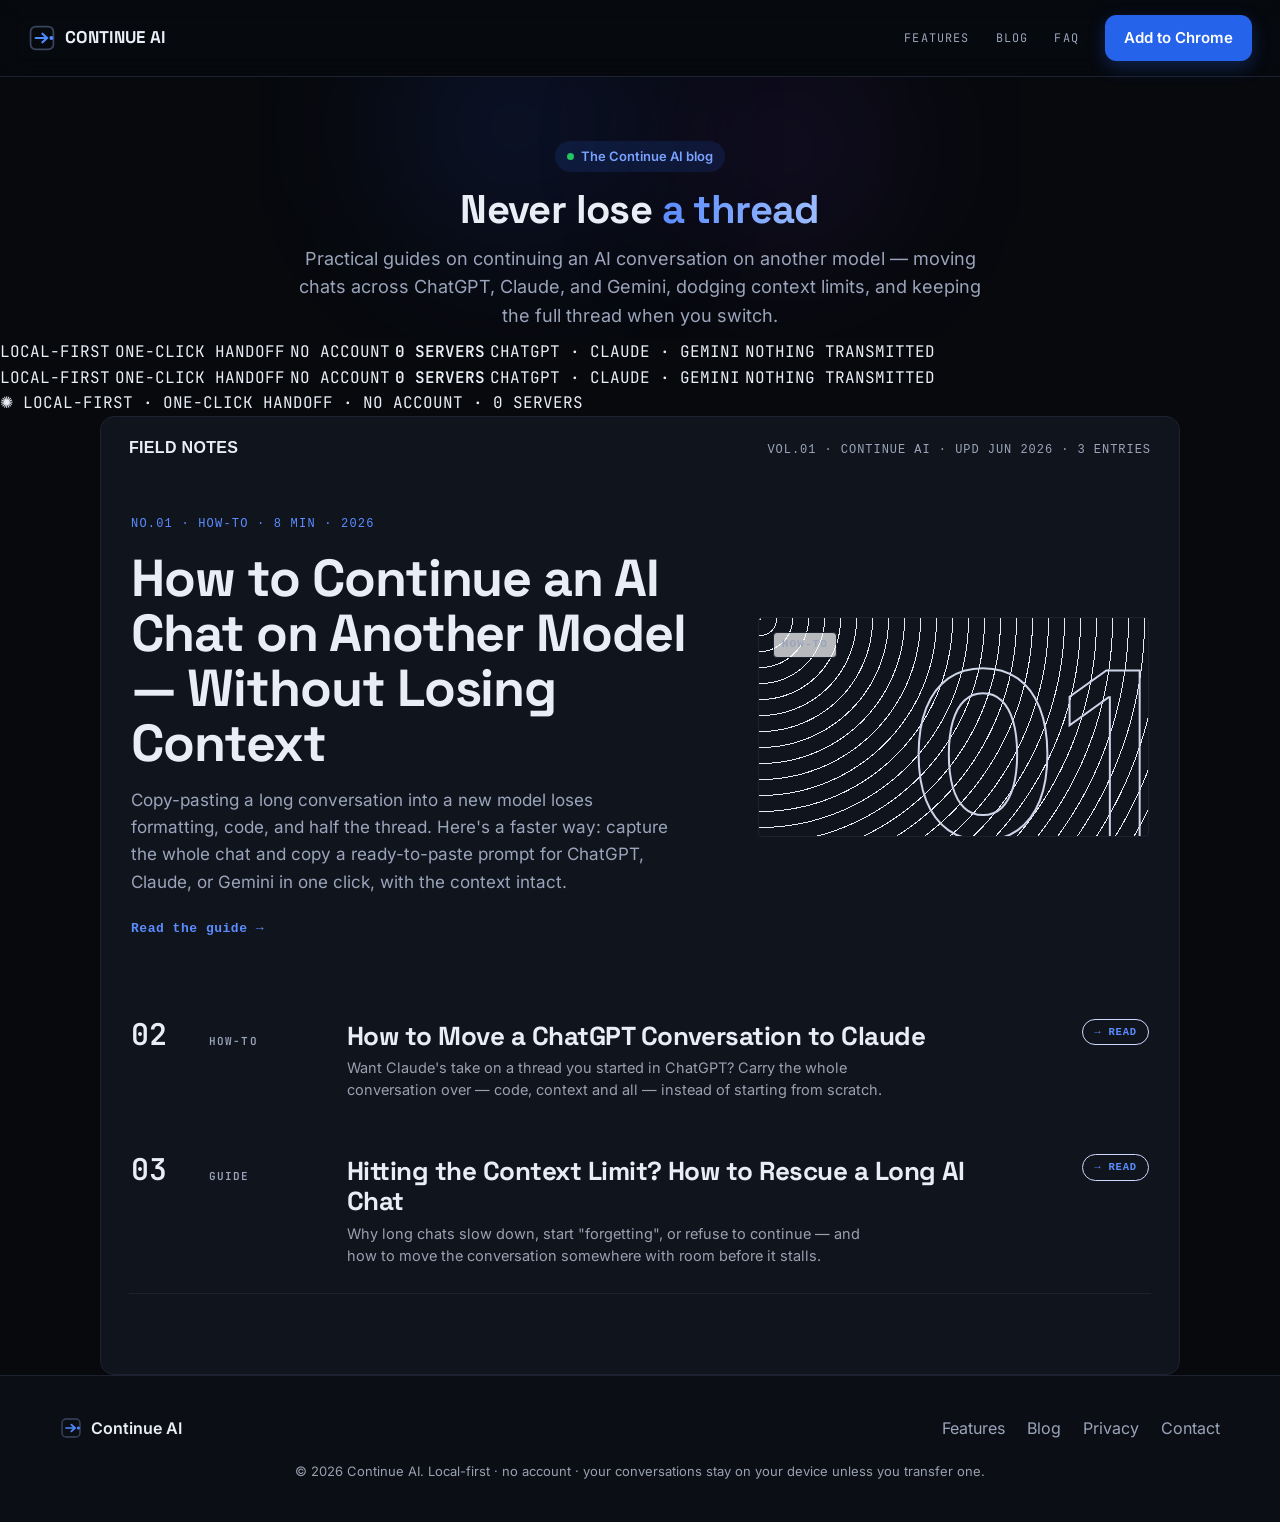
==== commit f25d25ce: "style(site): move to the extension's brand blue + bring blog/privacy in line with the landing - Land" ====
--- a/blog/index.html
+++ b/blog/index.html
@@ -6,130 +6,163 @@
   <title>Blog — Continue AI: moving conversations across ChatGPT, Claude &amp; Gemini</title>
   <meta name="description" content="Guides on continuing an AI conversation on another model: moving chats across ChatGPT, Claude, and Gemini, avoiding context limits, and keeping the full thread when you switch.">
   <meta name="keywords" content="continue ai chat, transfer ai conversation, chatgpt to claude, ai context limit, switch ai model">
-  <link rel="canonical" href="https://continue-ai-lilac.vercel.app/blog/">
+  <link rel="canonical" href="https://continue-ai.netlify.app/blog/">
   <meta property="og:title" content="Blog — Continue AI">
   <meta property="og:description" content="Guides on continuing an AI conversation on another model, avoiding context limits, and keeping the full thread when you switch.">
   <meta property="og:type" content="website">
-  <meta property="og:url" content="https://continue-ai-lilac.vercel.app/blog/">
-  <meta property="og:image" content="https://continue-ai-lilac.vercel.app/og/cover.png">
+  <meta property="og:url" content="https://continue-ai.netlify.app/blog/">
+  <meta property="og:image" content="https://continue-ai.netlify.app/og/cover.png">
   <meta property="og:image:width" content="1200">
   <meta property="og:image:height" content="630">
   <meta property="og:image:alt" content="The Continue AI blog — guides on moving AI conversations across ChatGPT, Claude, and Gemini.">
   <meta name="twitter:card" content="summary_large_image">
-  <meta name="twitter:image" content="https://continue-ai-lilac.vercel.app/og/cover.png">
-  <link rel="icon" type="image/png" sizes="128x128" href="/icon.png">
-  <script>(function(){var d=document.documentElement;d.classList.add('js');try{var t=localStorage.getItem('cr-theme')||(matchMedia('(prefers-color-scheme: light)').matches?'light':'dark');d.setAttribute('data-theme',t);}catch(e){d.setAttribute('data-theme','dark');}})();</script>
-  <link rel="preload" href="/fonts/archivo-100-900.woff2" as="font" type="font/woff2" crossorigin>
-  <link rel="preload" href="/fonts/ibm-plex-mono-400.woff2" as="font" type="font/woff2" crossorigin>
-  <link rel="stylesheet" href="/thread.css">
-  <link rel="stylesheet" href="/blog.css">
-  <script src="/analytics.js" defer></script>
-  <script src="/thread.js" defer></script>
+  <meta name="twitter:image" content="https://continue-ai.netlify.app/og/cover.png">
+  <link rel="icon" href="data:image/svg+xml,%3Csvg xmlns='http://www.w3.org/2000/svg' viewBox='0 0 24 24'%3E%3Crect width='24' height='24' rx='5' fill='%232563eb'/%3E%3Cpath d='M19 14a1.6 1.6 0 0 1-1.6 1.6H8l-3 3V6.6A1.6 1.6 0 0 1 6.6 5h10.8A1.6 1.6 0 0 1 19 6.6z' fill='none' stroke='white' stroke-width='1.6' stroke-linejoin='round'/%3E%3C/svg%3E">
+  <script>document.documentElement.classList.add('js');document.documentElement.setAttribute('data-theme','dark');</script>
+  <link rel="stylesheet" href="../styles.css">
+  <link rel="stylesheet" href="../spec-sheet.css">
+  <link rel="stylesheet" href="../dark.css">
+  <link rel="stylesheet" href="../creative.css">
+  <link rel="stylesheet" href="../transit-blog.css">
+  <script src="../analytics.js" defer></script>
+  <script src="../motion.js" defer></script>
+  <script src="../creative.js" defer></script>
   <script type="application/ld+json">
   {
     "@context": "https://schema.org",
     "@type": "Blog",
     "name": "Continue AI Blog",
     "description": "Guides on continuing an AI conversation on another model — moving chats across ChatGPT, Claude, and Gemini.",
-    "url": "https://continue-ai-lilac.vercel.app/blog/"
+    "url": "https://continue-ai.netlify.app/blog/"
   }
   </script>
 </head>
 <body>
-  <div class="progress-rail" aria-hidden="true"><b id="progressBar"></b></div>
-
   <header class="nav">
-    <a class="brand" href="/" aria-label="Continue AI — home">
-      <img src="/icon.png" width="26" height="26" alt="">
-      <span class="brand-word">CONTINUE<b>AI</b></span>
+    <a class="brand" href="/">
+      <svg width="28" height="28" viewBox="0 0 24 24" aria-hidden="true"><rect x="2.2" y="2.2" width="19.6" height="19.6" rx="4.4" fill="none" stroke="#3a4560" stroke-width="1.5"/><path d="M6.6 12h8.6" stroke="#4f8bff" stroke-width="1.9" stroke-linecap="round"/><path d="M12.4 8.4l4 3.6-4 3.6" fill="none" stroke="#4f8bff" stroke-width="1.9" stroke-linecap="round" stroke-linejoin="round"/><circle cx="20" cy="12" r="1.7" fill="#4f8bff"/></svg>
+      <span>Continue AI</span>
     </a>
-    <nav class="navlinks" aria-label="Site">
-      <a href="/#try">Transfer room</a>
-      <a href="/#features">Manifest</a>
+    <nav class="navlinks">
+      <a href="/#features">Features</a>
       <a href="/blog/">Blog</a>
       <a href="/#faq">FAQ</a>
-      <button class="theme-btn" id="themeBtn" type="button" aria-label="Switch between dark and light theme">
-        <svg class="sun" viewBox="0 0 24 24" fill="none" stroke="currentColor" stroke-width="2" stroke-linecap="round" aria-hidden="true"><circle cx="12" cy="12" r="4.2"/><path d="M12 2v2M12 20v2M4.9 4.9l1.4 1.4M17.7 17.7l1.4 1.4M2 12h2M20 12h2M4.9 19.1l1.4-1.4M17.7 6.3l1.4-1.4"/></svg>
-        <svg class="moon" viewBox="0 0 24 24" fill="currentColor" aria-hidden="true"><path d="M21 12.8A8.5 8.5 0 1 1 11.2 3a6.6 6.6 0 0 0 9.8 9.8z"/></svg>
-      </button>
-      <a class="cta" href="https://chromewebstore.google.com/detail/continue-ai-%E2%80%94-move-your-a/cojmibmimpeakmgllhpolgbjienedfkf" target="_blank" rel="noopener" data-cws>Add to Chrome<span class="cta-sub">FREE · NO ACCOUNT</span></a>
+      <a class="btn primary" href="https://chromewebstore.google.com/detail/continue-ai-%E2%80%94-move-your-a/cojmibmimpeakmgllhpolgbjienedfkf" target="_blank" rel="noopener" data-cws>Add to Chrome</a>
     </nav>
   </header>
 
-  <main class="posts">
-    <header class="sec-head">
-      <p class="wpt" aria-hidden="true"><b>FIELD NOTES</b><span>VOL.01 · 3 ENTRIES · UPD JUN 2026</span></p>
-      <h1 class="sec-title">NEVER LOSE A THREAD<em class="acc">.</em></h1>
-      <p class="sec-sub">Practical guides on continuing an AI conversation on another model — moving chats across ChatGPT, Claude, and Gemini, dodging context limits, and keeping the full thread when you switch.</p>
-    </header>
+  <div class="blog-head">
+    <span class="eyebrow"><span class="dot"></span> The Continue AI blog</span>
+    <h1>Never lose <span class="grad">a thread</span></h1>
+    <p>Practical guides on continuing an AI conversation on another model — moving chats across ChatGPT, Claude, and Gemini, dodging context limits, and keeping the full thread when you switch.</p>
+  </div>
 
-    <div class="post-list">
-      <a class="post-link" href="/blog/continue-ai-chat-on-another-model">
-        <span class="post-idx" aria-hidden="true">01</span>
-        <span class="post-main">
-          <span class="post-cat">HOW-TO · 8 MIN</span>
-          <h2>How to Continue an AI Chat on Another Model — Without Losing Context</h2>
-          <p>Copy-pasting a long conversation into a new model loses formatting, code, and half the thread. Capture the whole chat and copy a ready-to-paste prompt for ChatGPT, Claude, or Gemini in one click, with the context intact.</p>
-        </span>
-        <span class="post-go" aria-hidden="true">READ →</span>
+  <!-- field-notes running header -->
+  <div class="cr-ticker" aria-label="Field notes">
+    <div class="cr-tk-track" aria-hidden="true">
+      <div class="cr-tk-seg">
+        <span>LOCAL-FIRST</span>
+        <span>ONE-CLICK HANDOFF</span>
+        <span>NO ACCOUNT</span>
+        <span><b>0 SERVERS</b></span>
+        <span>CHATGPT &middot; CLAUDE &middot; GEMINI</span>
+        <span>NOTHING TRANSMITTED</span>
+      </div>
+      <div class="cr-tk-seg">
+        <span>LOCAL-FIRST</span>
+        <span>ONE-CLICK HANDOFF</span>
+        <span>NO ACCOUNT</span>
+        <span><b>0 SERVERS</b></span>
+        <span>CHATGPT &middot; CLAUDE &middot; GEMINI</span>
+        <span>NOTHING TRANSMITTED</span>
+      </div>
+    </div>
+    <div class="cr-tk-static"><span class="s">&#10042;</span> LOCAL-FIRST &middot; ONE-CLICK HANDOFF &middot; NO ACCOUNT &middot; 0 SERVERS</div>
+  </div>
+
+  <main class="toc">
+    <div class="toc-masthead">
+      <span>FIELD NOTES</span>
+      <span class="colophon">VOL.01 · CONTINUE AI · UPD JUN 2026 · 3 ENTRIES</span>
+    </div>
+
+    <!-- FEATURED / flagship — editorial lead, not a card -->
+    <a class="toc-lead" href="/blog/continue-ai-chat-on-another-model">
+      <div class="rule"><i></i><b class="node"></b></div>
+      <div class="lead-grid">
+        <div class="lead-main">
+          <div class="lead-meta">No.01 · HOW-TO · 8 MIN · 2026</div>
+          <h2 class="lead-title">How to Continue an AI Chat on Another Model — Without Losing Context</h2>
+          <p class="lead-deck">Copy-pasting a long conversation into a new model loses formatting, code, and half the thread. Here's a faster way: capture the whole chat and copy a ready-to-paste prompt for ChatGPT, Claude, or Gemini in one click, with the context intact.</p>
+          <span class="lead-read">Read the guide →</span>
+        </div>
+        <div class="lead-plate" aria-hidden="true"><span class="plate-num">01</span><span class="plate-stamp">HOW-TO</span></div>
+      </div>
+    </a>
+
+    <!-- contents list -->
+    <div class="toc-list" role="list">
+      <a class="tocrow" href="/blog/move-chatgpt-conversation-to-claude" role="listitem" data-read="7">
+        <div class="rule"><i></i><b class="node"></b></div>
+        <div class="tocrow-grid">
+          <span class="tocnum">02</span>
+          <span class="toccat">HOW-TO</span>
+          <div class="tocmain"><h3 class="toctitle">How to Move a ChatGPT Conversation to Claude</h3><p class="tocdek">Want Claude's take on a thread you started in ChatGPT? Carry the whole conversation over — code, context and all — instead of starting from scratch.</p></div>
+          <span class="tocstatus read">→ READ</span>
+        </div>
       </a>
 
-      <a class="post-link" href="/blog/move-chatgpt-conversation-to-claude">
-        <span class="post-idx" aria-hidden="true">02</span>
-        <span class="post-main">
-          <span class="post-cat">HOW-TO · 7 MIN</span>
-          <h2>How to Move a ChatGPT Conversation to Claude</h2>
-          <p>Want Claude's take on a thread you started in ChatGPT? Carry the whole conversation over — code, context and all — instead of starting from scratch.</p>
-        </span>
-        <span class="post-go" aria-hidden="true">READ →</span>
-      </a>
-
-      <a class="post-link" href="/blog/avoid-ai-context-limit">
-        <span class="post-idx" aria-hidden="true">03</span>
-        <span class="post-main">
-          <span class="post-cat">GUIDE · 8 MIN</span>
-          <h2>Hitting the Context Limit? How to Rescue a Long AI Chat</h2>
-          <p>Why long chats slow down, start "forgetting", or refuse to continue — and how to move the conversation somewhere with room before it stalls.</p>
-        </span>
-        <span class="post-go" aria-hidden="true">READ →</span>
+      <a class="tocrow" href="/blog/avoid-ai-context-limit" role="listitem" data-read="8">
+        <div class="rule"><i></i><b class="node"></b></div>
+        <div class="tocrow-grid">
+          <span class="tocnum">03</span>
+          <span class="toccat">GUIDE</span>
+          <div class="tocmain"><h3 class="toctitle">Hitting the Context Limit? How to Rescue a Long AI Chat</h3><p class="tocdek">Why long chats slow down, start "forgetting", or refuse to continue — and how to move the conversation somewhere with room before it stalls.</p></div>
+          <span class="tocstatus read">→ READ</span>
+        </div>
       </a>
 
       <!-- ════════════════════════════════════════════════════════════════
            DRAFTS / UNPUBLISHED POSTS — keep them here, COMMENTED OUT, so they
            never render, never get crawled, and never 404. There is no build
-           step, so this comment IS the publish/draft flag. A post is PUBLISHED
-           only when its <a class="post-link"> is moved OUT of this comment AND
-           its article file + sitemap.xml entry both exist. Never ship a live
-           row to a page that doesn't exist. Copy this example row out of the
-           comment when the post goes live:
+           step, so this comment IS the publish/draft flag. Rules:
+             1. A post is PUBLISHED only when its <a class="tocrow"> is moved
+                OUT of this comment AND its article file + sitemap.xml entry
+                both exist. Never ship a live row to a page that doesn't exist.
+             2. Need a draft visible to teammates but hidden from the public?
+                Add the row live with data-status="draft" — spec-sheet.css
+                hides any [data-status="draft"] entry (CSS safety net).
+           Copy this example row out of the comment when the post goes live:
 
-      <a class="post-link" href="/blog/SLUG">
-        <span class="post-idx" aria-hidden="true">04</span>
-        <span class="post-main">
-          <span class="post-cat">CATEGORY · N MIN</span>
-          <h2>Post title</h2>
-          <p>One-line description.</p>
-        </span>
-        <span class="post-go" aria-hidden="true">READ →</span>
+      <a class="tocrow" href="SLUG.html" role="listitem" data-read="N">
+        <div class="rule"><i></i><b class="node"></b></div>
+        <div class="tocrow-grid">
+          <span class="tocnum">04</span>
+          <span class="toccat">CATEGORY</span>
+          <div class="tocmain"><h3 class="toctitle">Post title</h3><p class="tocdek">One-line description.</p></div>
+          <span class="tocstatus read">→ READ</span>
+        </div>
       </a>
            ════════════════════════════════════════════════════════════════ -->
+
+      <div class="rule last"><i></i><b class="node"></b></div>
     </div>
   </main>
 
   <footer class="footer">
-    <div class="foot-grid">
-      <a class="brand inv" href="/">
-        <img src="/icon.png" width="22" height="22" alt="">
-        <span class="brand-word">CONTINUE<b>AI</b></span>
-      </a>
-      <nav class="foot-links" aria-label="Footer">
-        <a href="/#features">Manifest</a>
+    <div class="foot-inner">
+      <div class="foot-brand">
+        <svg width="22" height="22" viewBox="0 0 24 24" aria-hidden="true"><rect x="2.2" y="2.2" width="19.6" height="19.6" rx="4.4" fill="none" stroke="#3a4560" stroke-width="1.5"/><path d="M6.6 12h8.6" stroke="#4f8bff" stroke-width="1.9" stroke-linecap="round"/><path d="M12.4 8.4l4 3.6-4 3.6" fill="none" stroke="#4f8bff" stroke-width="1.9" stroke-linecap="round" stroke-linejoin="round"/><circle cx="20" cy="12" r="1.7" fill="#4f8bff"/></svg>
+        Continue AI
+      </div>
+      <nav class="foot-links">
+        <a href="/#features">Features</a>
         <a href="/blog/">Blog</a>
         <a href="/privacy">Privacy</a>
         <a href="mailto:boxai5115@gmail.com?subject=Question%20about%20Continue%20AI">Contact</a>
       </nav>
     </div>
-    <p class="foot-line">© 2026 CONTINUE AI · LOCAL-FIRST · NO ACCOUNT · YOUR CONVERSATIONS STAY ON YOUR DEVICE UNLESS YOU TRANSFER ONE</p>
+    <p class="foot-copy">© 2026 Continue AI. Local-first · no account · your conversations stay on your device unless you transfer one.</p>
   </footer>
 </body>
 </html>
--- a/styles.css
+++ b/styles.css
@@ -0,0 +1,471 @@
+
+:root {
+  --blue: #2f5bff; --blue-dark: #2447d6; --ink: #11131a; --muted: #5c6475;
+  --line: #ececf2; --bg: #ffffff; --soft: #f7f8fc; --ring: rgba(47,91,255,.18);
+}
+* { box-sizing: border-box; }
+html { scroll-behavior: smooth; }
+body { margin: 0; color: var(--ink); background: var(--bg);
+  font-family: "Inter", system-ui, -apple-system, "Segoe UI", sans-serif; font-size: 16px; line-height: 1.6;
+  -webkit-font-smoothing: antialiased; }
+h1, h2, h3, .brand, .plan-price { font-family: "Plus Jakarta Sans", system-ui, sans-serif; }
+h1, h2, h3 { line-height: 1.12; letter-spacing: -.02em; }
+a { color: inherit; text-decoration: none; }
+kbd { background: #fff; border: 1px solid #dfe3ee; border-bottom-width: 2px; border-radius: 6px; padding: 1px 7px; font: 600 13px "Inter"; box-shadow: 0 1px 0 rgba(0,0,0,.02); }
+code { background: #f0f2f8; padding: 1px 6px; border-radius: 6px; font-size: .88em; color: #3a4250; }
+
+/* buttons */
+.btn { display: inline-block; border: 1px solid var(--line); background: #fff; color: var(--ink);
+  border-radius: 11px; padding: 10px 18px; font-weight: 600; font-size: 15px; cursor: pointer; transition: .15s; }
+.btn:hover { background: var(--soft); transform: translateY(-1px); }
+.btn.primary { background: var(--blue); border-color: var(--blue); color: #fff; box-shadow: 0 6px 18px var(--ring); }
+.btn.primary:hover { background: var(--blue-dark); }
+.btn.ghost { background: transparent; }
+.btn.dark { background: var(--ink); border-color: var(--ink); color: #fff; }
+.btn.lg { padding: 14px 26px; font-size: 16px; }
+.btn.wide { display: block; width: 100%; text-align: center; }
+
+/* nav */
+.nav { position: sticky; top: 0; z-index: 10; display: flex; align-items: center; justify-content: space-between;
+  padding: 15px 28px; background: rgba(255,255,255,.82); backdrop-filter: saturate(180%) blur(12px); border-bottom: 1px solid var(--line); }
+.brand { display: inline-flex; align-items: center; gap: 9px; font-weight: 800; font-size: 17px; letter-spacing: -.01em; }
+.navlinks { display: flex; align-items: center; gap: 26px; }
+.navlinks a { color: var(--muted); font-weight: 500; }
+.navlinks a.btn { color: #fff; font-weight: 600; }
+.navlinks a:not(.btn):hover { color: var(--ink); }
+
+/* hero */
+.hero { position: relative; max-width: 1160px; margin: 0 auto; padding: 80px 28px 72px;
+  display: grid; grid-template-columns: 1.05fr .95fr; gap: 56px; align-items: center; }
+.hero::before { content: ""; position: absolute; inset: -10% -20% auto auto; width: 620px; height: 620px;
+  background: radial-gradient(closest-side, rgba(47,91,255,.12), transparent 70%); z-index: -1; }
+.eyebrow { display: inline-flex; align-items: center; gap: 7px; background: #eef2ff; color: var(--blue);
+  font-size: 13px; font-weight: 600; padding: 5px 12px; border-radius: 999px; margin-bottom: 18px; }
+.eyebrow .dot { width: 7px; height: 7px; border-radius: 50%; background: #22c55e; }
+.hero h1 { font-size: 48px; font-weight: 800; margin: 0 0 18px; }
+.lead { font-size: 19px; color: var(--muted); margin: 0 0 26px; max-width: 30em; }
+.cta-row { display: flex; gap: 12px; flex-wrap: wrap; }
+.microcopy { color: #99a0b0; font-size: 14px; margin-top: 18px; }
+
+/* hero mockup */
+.hero-visual { display: flex; justify-content: center; }
+.mock { width: 100%; max-width: 480px; background: #fff; border: 1px solid var(--line); border-radius: 16px;
+  box-shadow: 0 40px 80px -28px rgba(26,33,64,.30), 0 8px 24px rgba(26,33,64,.06); overflow: hidden; }
+.mock-bar { display: flex; gap: 7px; padding: 13px 16px; background: #f3f4f9; }
+.mock-bar span { width: 11px; height: 11px; border-radius: 50%; background: #d3d7e3; }
+.mock-body { position: relative; padding: 0 0 20px; min-height: 300px; background: linear-gradient(#fff, #fbfcff); }
+.mock-compose { padding: 15px 20px; color: #aab1c2; border-bottom: 1px solid #eef0f7; font-weight: 600; }
+.picker { margin: 20px; border: 1px solid #eceef4; border-radius: 13px; box-shadow: 0 20px 44px rgba(20,24,48,.13); overflow: hidden; }
+.picker-head { font-size: 11px; font-weight: 700; letter-spacing: .07em; color: #aab1bd; padding: 9px 15px; border-bottom: 1px solid #f1f1f6; }
+.picker-search { padding: 12px 16px; color: #aab1c2; border-bottom: 1px solid #f1f1f6; }
+.picker-row { padding: 9px 15px; }
+.picker-row small { display: block; color: #828a99; font-size: 12px; margin-top: 2px; }
+.picker-row.sel { background: var(--blue); color: #fff; border-radius: 9px; margin: 5px 7px; padding: 10px 13px; box-shadow: 0 6px 16px var(--ring); }
+.picker-row.sel small { color: #d7e0ff; }
+.picker-foot { display: flex; gap: 15px; padding: 9px 15px; border-top: 1px solid #f1f1f6; color: #aab1bd; font-size: 12px; }
+
+/* sections */
+.section { max-width: 1160px; margin: 0 auto; padding: 84px 28px; text-align: center; }
+.section.alt { background: linear-gradient(180deg, #f7f8fc, #fbfcff); max-width: none; border-block: 1px solid var(--line); }
+.section.alt > * { max-width: 1160px; margin-inline: auto; }
+.section h2 { font-size: 34px; font-weight: 800; margin: 0 0 10px; }
+.section-sub { color: var(--muted); margin: 0 auto 46px; max-width: 560px; font-size: 17px; }
+
+.grid { display: grid; grid-template-columns: repeat(3, 1fr); gap: 18px; text-align: left; }
+.feature { background: #fff; border: 1px solid var(--line); border-radius: 16px; padding: 24px; transition: .18s; }
+.feature:hover { transform: translateY(-3px); box-shadow: 0 18px 40px -22px rgba(26,33,64,.28); border-color: #e2e5ee; }
+.fi { width: 46px; height: 46px; border-radius: 13px; display: flex; align-items: center; justify-content: center; }
+.fi svg { width: 22px; height: 22px; }
+.c1 { background: #eef2ff; color: #2f5bff; } .c2 { background: #fff2e2; color: #d97706; }
+.c3 { background: #f3ecfe; color: #7c3aed; } .c4 { background: #e6f7f3; color: #0d9488; }
+.c5 { background: #ffe9ee; color: #e11d48; } .c6 { background: #eef1f6; color: #475569; }
+.feature h3 { font-size: 17.5px; margin: 14px 0 7px; }
+.feature p { color: var(--muted); margin: 0; font-size: 15px; }
+
+/* pricing */
+.plans { display: grid; grid-template-columns: repeat(2, minmax(0,350px)); gap: 22px; justify-content: center; text-align: left; }
+.plan { position: relative; background: #fff; border: 1px solid var(--line); border-radius: 18px; padding: 28px; }
+.plan.featured { border: 1.5px solid var(--blue); box-shadow: 0 24px 50px -26px var(--ring); }
+.ribbon { position: absolute; top: 18px; right: 18px; background: #eef2ff; color: var(--blue); font-size: 12px; font-weight: 700; padding: 4px 11px; border-radius: 999px; }
+.plan-name { font-weight: 700; color: var(--muted); letter-spacing: .01em; }
+.plan-price { font-size: 40px; font-weight: 800; margin: 8px 0 18px; }
+.plan-price span { font-size: 15px; font-weight: 600; color: var(--muted); }
+.plan-feats { list-style: none; margin: 0 0 22px; padding: 0; }
+.plan-feats li { padding: 8px 0 8px 28px; position: relative; color: #3a4250; }
+.plan-feats li::before { content: ""; position: absolute; left: 2px; top: 13px; width: 15px; height: 9px;
+  border-left: 2px solid var(--blue); border-bottom: 2px solid var(--blue); transform: rotate(-45deg); }
+.waitlist { display: flex; gap: 8px; }
+.waitlist input { flex: 1; min-width: 0; padding: 11px 13px; border: 1px solid #d9dde8; border-radius: 11px; font-size: 15px; font-family: inherit; }
+.waitlist input:focus { outline: none; border-color: var(--blue); box-shadow: 0 0 0 3px var(--ring); }
+.wl-msg { color: #16a34a; font-size: 14px; margin: 11px 0 0; }
+.plan-note { color: #99a0b0; font-size: 12.5px; margin: 12px 0 0; text-align: center; }
+
+/* support / buy me a coffee */
+.support-card { max-width: 480px; margin: 0 auto; background: #fff; border: 1px solid var(--line);
+  border-radius: 18px; padding: 36px 32px; text-align: center; box-shadow: 0 24px 50px -30px rgba(26,33,64,.25); }
+.support-card .coffee { font-size: 40px; line-height: 1; }
+.support-card h3 { font-size: 22px; margin: 12px 0 8px; }
+.support-card p { color: var(--muted); margin: 0 auto; max-width: 34em; }
+.coffee-btn { display: inline-block; margin: 22px 0 0; background: #ffdd00; color: #15140f;
+  font-weight: 700; font-size: 16px; padding: 13px 26px; border-radius: 12px; box-shadow: 0 8px 20px rgba(255,221,0,.4); transition: .15s; }
+.coffee-btn:hover { transform: translateY(-2px); box-shadow: 0 12px 26px rgba(255,221,0,.5); }
+.support-note { color: #99a0b0; font-size: 13px; margin-top: 16px; }
+
+/* faq */
+.faq { max-width: 740px; margin: 0 auto; text-align: left; }
+.faq details { border: 1px solid var(--line); border-radius: 13px; padding: 16px 20px; margin-bottom: 12px; background: #fff; transition: .15s; }
+.faq details[open] { border-color: #dfe3f0; box-shadow: 0 10px 30px -20px rgba(26,33,64,.25); }
+.faq summary { font-weight: 600; cursor: pointer; list-style: none; position: relative; padding-right: 24px; }
+.faq summary::after { content: "+"; position: absolute; right: 0; top: -2px; color: var(--muted); font-size: 20px; font-weight: 400; }
+.faq details[open] summary::after { content: "–"; }
+.faq details[open] summary { margin-bottom: 10px; }
+.faq p { color: var(--muted); margin: 0; }
+
+/* footer */
+.footer { border-top: 1px solid var(--line); padding: 40px 28px; background: #fff; }
+.foot-inner { max-width: 1160px; margin: 0 auto; display: flex; align-items: center; justify-content: space-between; gap: 16px; flex-wrap: wrap; }
+.foot-brand { display: inline-flex; align-items: center; gap: 9px; font-weight: 700; }
+.foot-links { display: flex; gap: 22px; }
+.foot-links a { color: var(--muted); font-weight: 500; }
+.foot-links a:hover { color: var(--ink); }
+.foot-copy { max-width: 1160px; margin: 20px auto 0; color: #99a0b0; font-size: 13px; text-align: center; }
+
+@media (max-width: 900px) {
+  .hero { grid-template-columns: 1fr; padding: 48px 22px; }
+  .hero h1 { font-size: 36px; }
+  .hero-visual { order: -1; }
+  .grid { grid-template-columns: 1fr; }
+  .plans { grid-template-columns: 1fr; }
+  .navlinks a:not(.btn) { display: none; }
+}
+
+/* ============ BLOG ============ */
+.blog-head { max-width: 760px; margin: 0 auto; padding: 64px 28px 8px; text-align: center; }
+.blog-head .eyebrow { margin-bottom: 16px; }
+.blog-head h1 { font-size: 40px; font-weight: 800; margin: 0 0 12px; }
+.blog-head p { color: var(--muted); font-size: 18px; margin: 0 auto; max-width: 38em; }
+
+.post-grid { max-width: 1160px; margin: 0 auto; padding: 40px 28px 84px; display: grid; grid-template-columns: repeat(3, 1fr); gap: 20px; }
+.post-card { display: flex; flex-direction: column; background: #fff; border: 1px solid var(--line); border-radius: 16px; overflow: hidden; transition: .18s; }
+.post-card:hover { transform: translateY(-3px); box-shadow: 0 18px 40px -22px rgba(26,33,64,.28); border-color: #e2e5ee; }
+.post-card.featured { grid-column: span 3; flex-direction: row; }
+.post-thumb { background: linear-gradient(135deg, #eef2ff, #f3ecfe); display: flex; align-items: center; justify-content: center; font-size: 40px; min-height: 150px; overflow: hidden; }
+.post-thumb.img { padding: 0; }
+.post-thumb.img img { width: 100%; height: 100%; object-fit: cover; display: block; }
+.post-card.featured .post-thumb { flex: 0 0 42%; min-height: 240px; font-size: 64px; }
+.post-card.soon .post-thumb { background: linear-gradient(135deg, #f3f4f9, #eef0f7); filter: grayscale(.3); }
+.post-meta-row { display: flex; gap: 10px; align-items: center; color: #99a0b0; font-size: 12.5px; font-weight: 600; }
+.post-tag { background: #eef2ff; color: var(--blue); padding: 3px 10px; border-radius: 999px; }
+.post-card.soon .post-tag { background: #f0f2f8; color: #8b93a3; }
+.post-body { padding: 22px; display: flex; flex-direction: column; gap: 10px; flex: 1; }
+.post-card.featured .post-body { padding: 32px; justify-content: center; }
+.post-body h2, .post-body h3 { margin: 0; font-size: 19px; line-height: 1.22; }
+.post-card.featured .post-body h2 { font-size: 27px; }
+.post-body p { color: var(--muted); font-size: 14.5px; margin: 0; }
+.post-readmore { color: var(--blue); font-weight: 600; font-size: 14.5px; margin-top: auto; }
+
+/* ---- Article ---- */
+.article { max-width: 760px; margin: 0 auto; padding: 28px 28px 40px; }
+.breadcrumb { color: #99a0b0; font-size: 13.5px; margin: 8px 0 22px; }
+.breadcrumb a { color: var(--muted); } .breadcrumb a:hover { color: var(--ink); }
+.article-head h1 { font-size: 38px; font-weight: 800; margin: 0 0 14px; }
+.article-meta { display: flex; flex-wrap: wrap; gap: 8px 14px; align-items: center; color: #99a0b0; font-size: 14px; margin-bottom: 8px; }
+.article-meta .post-tag { font-size: 12px; }
+.article-lead { font-size: 19px; color: var(--muted); line-height: 1.55; margin: 18px 0 6px; }
+.toc { background: var(--soft); border: 1px solid var(--line); border-radius: 14px; padding: 20px 24px; margin: 30px 0; }
+.toc strong { display: block; font-family: "Plus Jakarta Sans", sans-serif; font-size: 14px; letter-spacing: .02em; text-transform: uppercase; color: var(--muted); margin-bottom: 10px; }
+.toc ol { margin: 0; padding-left: 20px; columns: 2; column-gap: 28px; }
+.toc li { margin: 5px 0; }
+.toc a { color: #3a4250; } .toc a:hover { color: var(--blue); }
+
+.article-body { font-size: 17px; line-height: 1.72; color: #2b303c; }
+.article-body h2 { font-size: 26px; font-weight: 800; margin: 46px 0 14px; scroll-margin-top: 80px; }
+.article-body h3 { font-size: 20px; font-weight: 700; margin: 30px 0 10px; }
+.article-body p { margin: 0 0 18px; }
+.article-body a { color: var(--blue); font-weight: 500; text-decoration: underline; text-underline-offset: 2px; }
+.article-body ul, .article-body ol { margin: 0 0 18px; padding-left: 24px; }
+.article-body li { margin: 7px 0; }
+.article-body strong { color: var(--ink); }
+.article-body img { max-width: 100%; border-radius: 12px; border: 1px solid var(--line); }
+.figure { margin: 26px 0; }
+.figure figcaption { color: #99a0b0; font-size: 13.5px; text-align: center; margin-top: 8px; }
+
+.callout { display: flex; gap: 13px; background: #eef2ff; border: 1px solid #dbe3ff; border-radius: 14px; padding: 18px 20px; margin: 26px 0; }
+.callout .ci { font-size: 20px; line-height: 1.4; }
+.callout p { margin: 0; font-size: 15.5px; color: #33405e; }
+.callout.tip { background: #e9f9f1; border-color: #c7ecd8; } .callout.tip p { color: #1c5238; }
+
+.ctable { width: 100%; border-collapse: collapse; margin: 24px 0; font-size: 15px; border: 1px solid var(--line); border-radius: 12px; overflow: hidden; }
+.ctable th, .ctable td { padding: 12px 15px; text-align: left; border-bottom: 1px solid var(--line); vertical-align: top; }
+.ctable thead th { background: var(--soft); font-family: "Plus Jakarta Sans", sans-serif; font-size: 14px; }
+.ctable tbody tr:last-child td { border-bottom: 0; }
+.ctable td.yes { color: #16a34a; font-weight: 600; } .ctable td.no { color: #b4262a; }
+.ctable .hl { background: #f5f7ff; }
+
+.cta-box { background: linear-gradient(135deg, #2f5bff, #5b50e6); border-radius: 18px; padding: 32px 30px; margin: 38px 0; text-align: center; color: #fff; box-shadow: 0 24px 50px -26px rgba(47,91,255,.5); }
+.cta-box h3 { color: #fff; font-size: 23px; margin: 0 0 8px; }
+.cta-box p { color: #dbe3ff; margin: 0 auto 18px; max-width: 34em; font-size: 15.5px; }
+.cta-box .btn { background: #fff; color: var(--blue); border-color: #fff; font-weight: 700; }
+.cta-box .btn:hover { background: #f0f3ff; }
+
+.author { display: flex; align-items: center; gap: 13px; border-top: 1px solid var(--line); margin-top: 44px; padding-top: 24px; }
+.author .ava { width: 44px; height: 44px; border-radius: 50%; background: linear-gradient(135deg, #2f5bff, #7c3aed); display: flex; align-items: center; justify-content: center; color: #fff; font-weight: 700; }
+.author .aname { font-weight: 700; } .author .arole { color: var(--muted); font-size: 14px; }
+
+.related { max-width: 760px; margin: 0 auto; padding: 10px 28px 70px; }
+.related h2 { font-size: 22px; margin: 0 0 18px; }
+.related-list { display: grid; grid-template-columns: 1fr 1fr; gap: 16px; }
+.related-list a { border: 1px solid var(--line); border-radius: 13px; padding: 18px 20px; transition: .15s; display: block; }
+.related-list a:hover { border-color: #dfe3f0; box-shadow: 0 12px 30px -22px rgba(26,33,64,.3); }
+.related-list .rt { font-weight: 700; margin-bottom: 4px; }
+.related-list .rp { color: var(--muted); font-size: 14px; }
+
+@media (max-width: 900px) {
+  .post-grid { grid-template-columns: 1fr; }
+  .post-card.featured { grid-column: span 1; flex-direction: column; }
+  .post-card.featured .post-thumb { min-height: 150px; font-size: 44px; }
+  .toc ol { columns: 1; }
+  .article-head h1 { font-size: 30px; }
+  .related-list { grid-template-columns: 1fr; }
+  .ctable { display: block; overflow-x: auto; }
+}
+
+/* ============ MOTION / INTERACTIVE (shared) ============ */
+/* reading-progress bar (injected by motion.js) */
+.read-progress { position: fixed; top: 0; left: 0; height: 3px; width: 0; background: var(--blue); z-index: 50; box-shadow: 0 0 8px rgba(47,91,255,.5); }
+
+/* scroll reveal (only active when JS is present, so it degrades gracefully) */
+.js .reveal { opacity: 0; transform: translateY(20px); transition: opacity .6s cubic-bezier(.4,0,.2,1), transform .6s cubic-bezier(.4,0,.2,1); }
+.js .reveal.show { opacity: 1; transform: none; }
+
+/* hero aurora */
+.hero .aurora { position: absolute; inset: -12% -12% auto -12%; height: 130%; z-index: -1; pointer-events: none; opacity: .85; }
+.hero .aurora b { position: absolute; border-radius: 50%; filter: blur(72px); display: block; }
+.hero .aurora b:nth-child(1) { width: 460px; height: 460px; background: radial-gradient(closest-side, rgba(47,91,255,.20), transparent); top: -130px; right: -30px; animation: hdrift1 16s ease-in-out infinite alternate; }
+.hero .aurora b:nth-child(2) { width: 360px; height: 360px; background: radial-gradient(closest-side, rgba(124,58,237,.15), transparent); top: 130px; left: -90px; animation: hdrift2 19s ease-in-out infinite alternate; }
+.hero .aurora b:nth-child(3) { width: 300px; height: 300px; background: radial-gradient(closest-side, rgba(13,148,136,.13), transparent); bottom: -120px; right: 28%; animation: hdrift1 23s ease-in-out infinite alternate-reverse; }
+@keyframes hdrift1 { to { transform: translate(50px,42px) scale(1.16); } }
+@keyframes hdrift2 { to { transform: translate(-42px,30px) scale(1.1); } }
+
+/* animated gradient accent in the headline */
+.grad { background: linear-gradient(100deg, #2f5bff, #7c3aed 55%, #0d9488); -webkit-background-clip: text; background-clip: text;
+  color: transparent; background-size: 220% auto; animation: gradmove 7s linear infinite; }
+@keyframes gradmove { to { background-position: 220% center; } }
+
+/* CTA shimmer sweep */
+.btn.primary { position: relative; overflow: hidden; }
+.btn.primary::after { content: ""; position: absolute; top: 0; left: -65%; width: 45%; height: 100%;
+  background: linear-gradient(100deg, transparent, rgba(255,255,255,.38), transparent); transform: skewX(-18deg); animation: shimmer 5s ease-in-out infinite; }
+@keyframes shimmer { 0%,58% { left: -65%; } 80%,100% { left: 135%; } }
+
+/* live hero compose + picker */
+.mock-body { min-height: 330px; }
+.mock-compose { padding: 0; color: inherit; font-weight: 400; }
+.mc-row { padding: 11px 18px; border-bottom: 1px solid #eef0f7; color: #3a4250; font-size: 14px; }
+.mc-row .mc-l { display: inline-block; width: 56px; color: #aab1c2; }
+.mc-text { padding: 15px 18px; min-height: 92px; font-size: 14px; line-height: 1.6; color: #1a2233; }
+.hcaret { display: inline-block; width: 2px; height: 1.05em; background: var(--blue); vertical-align: -2px; animation: hblink 1.05s steps(1) infinite; }
+@keyframes hblink { 50% { opacity: 0; } }
+.picker { position: absolute; left: 20px; right: 20px; bottom: 18px; margin: 0; background: #fff; transition: opacity .32s, transform .32s; }
+.picker.gone { opacity: 0; transform: translateY(14px) scale(.98); pointer-events: none; }
+.picker-head { display: flex; align-items: center; justify-content: space-between; }
+.pk-key { font-family: ui-monospace, Menlo, monospace; font-size: 10px; font-weight: 700; color: #8a92a3; background: #f0f2f8; border: 1px solid #e3e7f0; border-radius: 5px; padding: 1px 6px; letter-spacing: 0; }
+.picker-search .ph { color: #aab1c2; }
+
+/* soft reveal when a FAQ item opens */
+.faq details[open] > *:not(summary) { animation: faqIn .28s ease; }
+@keyframes faqIn { from { opacity: 0; transform: translateY(-5px); } to { opacity: 1; transform: none; } }
+
+@media (prefers-reduced-motion: reduce) {
+  *, *::before, *::after { animation-duration: .001ms !important; animation-iteration-count: 1 !important; transition: none !important; }
+  .js .reveal { opacity: 1 !important; transform: none !important; }
+}
+
+/* ============ PEAK: live playground · ⌘K palette · tilt ============ */
+/* hero 3D tilt */
+.hero-visual { perspective: 1100px; }
+#heroMock { transition: transform .12s ease-out; transform-style: preserve-3d; }
+
+/* try-it playground */
+.try-section { background: linear-gradient(180deg, #f7f8fc, #fff); max-width: none; border-block: 1px solid var(--line); }
+.try-section > * { max-width: 1160px; margin-inline: auto; }
+.try-wrap { max-width: 680px; margin: 6px auto 0; text-align: left; }
+.try-vars { display: flex; flex-wrap: wrap; gap: 14px; align-items: flex-end; margin-bottom: 16px; }
+.try-vars label { display: flex; flex-direction: column; gap: 6px; font-size: 13px; font-weight: 600; color: var(--muted); }
+.try-vars input { padding: 9px 12px; border: 1px solid #d9dde8; border-radius: 10px; font: inherit; font-size: 14px; width: 148px; }
+.try-vars input:focus { outline: none; border-color: var(--blue); box-shadow: 0 0 0 3px var(--ring); }
+.try-vhint { color: #99a0b0; font-size: 12.5px; flex: 1; min-width: 170px; padding-bottom: 9px; }
+.try-compose { position: relative; background: #fff; border: 1px solid var(--line); border-radius: 16px; box-shadow: 0 30px 60px -36px rgba(26,33,64,.4); overflow: hidden; }
+.tc-bar { display: flex; align-items: center; gap: 10px; background: #f3f4f9; padding: 11px 16px; border-bottom: 1px solid #eef0f7; }
+.tc-bar .dots { display: flex; gap: 6px; } .tc-bar .dots i { width: 11px; height: 11px; border-radius: 50%; background: #d4d8e2; }
+.tc-title { font-weight: 650; color: var(--muted); font-size: 14px; }
+.tc-hint { margin-left: auto; font-size: 12px; color: #9aa1b2; font-family: ui-monospace, Menlo, monospace; }
+.tc-meta { padding: 11px 18px; border-bottom: 1px solid #eef0f7; color: #3a4250; font-size: 14px; }
+.tc-meta .tc-l { display: inline-block; width: 40px; color: #aab1c2; }
+.tc-body { min-height: 150px; padding: 16px 18px; font-size: 15px; line-height: 1.65; color: #1a2233; outline: none; }
+.tc-body:empty::before { content: attr(data-ph); color: #aeb4c2; }
+.tc-body .vtok { background: #eef2ff; color: var(--blue); border-radius: 5px; padding: 0 4px; font-weight: 600; }
+.tc-body .vtok.filled { background: transparent; color: inherit; padding: 0; font-weight: 600; }
+.tc-body .flash { animation: tflash 1.1s ease; }
+@keyframes tflash { 0% { background: #fff5c2; } 100% { background: transparent; } }
+.tc-actions { display: flex; align-items: center; gap: 12px; padding: 12px 18px; border-top: 1px solid #eef0f7; background: #fcfcff; }
+.btn.sm { padding: 8px 14px; font-size: 14px; border-radius: 9px; }
+.tc-status { color: #16a34a; font-size: 13px; font-weight: 600; }
+.try-picker { position: absolute; left: 18px; right: 18px; bottom: 64px; background: #fff; border: 1px solid #e4e7f0; border-radius: 13px; box-shadow: 0 26px 60px -16px rgba(20,24,60,.45); overflow: hidden; z-index: 5; animation: pkin .18s ease; }
+.try-picker[hidden] { display: none; }
+@keyframes pkin { from { opacity: 0; transform: translateY(10px); } to { opacity: 1; transform: none; } }
+.tp-search { width: 100%; padding: 13px 16px; border: 0; border-bottom: 1px solid #eef0f7; font: inherit; font-size: 15px; outline: none; }
+.tp-list { list-style: none; margin: 0; padding: 6px; max-height: 232px; overflow: auto; }
+.tp-list li { padding: 9px 12px; border-radius: 9px; cursor: pointer; }
+.tp-list li b { display: block; font-size: 14px; } .tp-list li small { color: #828a99; font-size: 12px; }
+.tp-list li.sel { background: var(--blue); color: #fff; } .tp-list li.sel small { color: #dbe6ff; }
+.tp-foot { display: flex; gap: 14px; padding: 8px 14px; border-top: 1px solid #eef0f7; color: #aab1bd; font-size: 12px; }
+
+/* ⌘K command palette */
+.cmdk-hint { position: fixed; right: 18px; bottom: 18px; z-index: 40; display: inline-flex; align-items: center; gap: 7px; background: #fff; border: 1px solid var(--line); border-radius: 11px; padding: 8px 12px; font-size: 13px; color: var(--muted); box-shadow: 0 10px 30px -16px rgba(20,30,60,.4); cursor: pointer; font-weight: 600; font-family: inherit; }
+.cmdk-hint kbd { font-size: 11px; padding: 1px 5px; }
+.cmdk-overlay { position: fixed; inset: 0; z-index: 100; background: rgba(17,19,26,.5); backdrop-filter: blur(3px); display: flex; align-items: flex-start; justify-content: center; padding: 14vh 20px 20px; }
+.cmdk-overlay[hidden] { display: none; }
+.cmdk { width: min(560px, 100%); background: #fff; border-radius: 16px; box-shadow: 0 40px 90px -30px rgba(10,15,40,.6); overflow: hidden; animation: cmdkin .18s ease; }
+@keyframes cmdkin { from { opacity: 0; transform: translateY(-10px) scale(.98); } to { opacity: 1; transform: none; } }
+.cmdk-input { width: 100%; padding: 17px 20px; border: 0; border-bottom: 1px solid #eef0f7; font: inherit; font-size: 17px; outline: none; }
+.cmdk-list { list-style: none; margin: 0; padding: 8px; max-height: 52vh; overflow: auto; }
+.cmdk-list li { display: flex; align-items: center; gap: 12px; padding: 11px 14px; border-radius: 11px; cursor: pointer; color: var(--ink); }
+.cmdk-list li .ci { width: 30px; height: 30px; border-radius: 8px; background: #eef2ff; color: var(--blue); display: flex; align-items: center; justify-content: center; font-size: 15px; flex: 0 0 auto; }
+.cmdk-list li b { font-size: 15px; font-weight: 600; display: block; } .cmdk-list li small { display: block; color: var(--muted); font-size: 12.5px; }
+.cmdk-list li.sel { background: #f2f4ff; }
+.cmdk-foot { display: flex; gap: 16px; padding: 9px 16px; border-top: 1px solid #eef0f7; color: #aab1bd; font-size: 12px; }
+
+@media (max-width: 640px) { .cmdk-hint { display: none; } .try-vhint { padding-bottom: 0; } }
+
+/* ============ PEAK: spotlight feature cards ============ */
+.grid { perspective: 1100px; }
+.feature { position: relative; transform-style: preserve-3d; will-change: transform;
+  transition: transform .14s ease-out, box-shadow .22s, border-color .22s; }
+/* cursor-tracking glow */
+.feature::before { content: ""; position: absolute; inset: 0; border-radius: inherit; pointer-events: none; z-index: 0;
+  background: radial-gradient(240px circle at var(--mx, 50%) var(--my, 50%), rgba(47,91,255,.15), transparent 62%);
+  opacity: 0; transition: opacity .25s; }
+/* glowing gradient border (mask trick) */
+.feature::after { content: ""; position: absolute; inset: 0; border-radius: inherit; pointer-events: none; z-index: 1; padding: 1.5px;
+  background: linear-gradient(130deg, rgba(47,91,255,.65), rgba(124,58,237,.5), rgba(13,148,136,0) 66%);
+  -webkit-mask: linear-gradient(#000 0 0) content-box, linear-gradient(#000 0 0); -webkit-mask-composite: xor;
+  mask: linear-gradient(#000 0 0) content-box, linear-gradient(#000 0 0); mask-composite: exclude;
+  opacity: 0; transition: opacity .25s; }
+.feature:hover::before, .feature:hover::after { opacity: 1; }
+.feature:hover { box-shadow: 0 26px 60px -28px rgba(40,50,120,.42); border-color: transparent; }
+.feature > * { position: relative; z-index: 2; }
+.fi { transition: transform .25s cubic-bezier(.34,1.45,.5,1); }
+.feature:hover .fi { transform: translateY(-3px) scale(1.1) rotate(-3deg); }
+
+/* ============ PEAK: article extras (scroll-spy · copy · inline demo) ============ */
+.toc a.active { color: var(--blue); font-weight: 700; }
+.copy-tip { color: #99a0b0; font-size: 14px; }
+.copy-list li { position: relative; padding-right: 76px; }
+.copy-btn { position: absolute; right: 0; top: 1px; font: inherit; font-size: 12px; font-weight: 600; color: var(--blue);
+  background: #eef2ff; border: 1px solid #dfe2fb; border-radius: 7px; padding: 3px 11px; cursor: pointer; transition: .15s; opacity: .35; }
+.copy-list li:hover .copy-btn { opacity: 1; }
+.copy-btn:hover { background: #e4e7fe; }
+.copy-btn.done { background: #e6f7ee; border-color: #bfe6cd; color: #0f7a40; opacity: 1; }
+.article-demo { margin: 32px 0; }
+.ad-label { text-align: center; color: var(--blue); font-weight: 700; font-size: 14px; margin: 0 0 12px; letter-spacing: .01em; }
+.article-demo .try-wrap { margin: 0 auto; }
+
+/* ============ PEAK: animated article components ============ */
+/* "How it works" — looping 3-step mini-movie */
+.hiw { display: flex; align-items: stretch; gap: 0; background: linear-gradient(180deg,#f7f8fc,#fff); border: 1px solid var(--line); border-radius: 16px; padding: 24px 14px; margin: 26px 0; }
+.hiw-step { flex: 1 1 0; min-width: 0; text-align: center; padding: 10px; border-radius: 13px; position: relative; }
+.hiw-step::before { content: ""; position: absolute; inset: 0; border-radius: 13px; box-shadow: 0 0 0 2px var(--blue) inset, 0 14px 30px -16px rgba(47,91,255,.5); opacity: 0; animation: hiwpulse 2.6s ease-in-out infinite; animation-delay: var(--d,0s); pointer-events: none; }
+@keyframes hiwpulse { 0%,72%,100% { opacity: 0; } 10%,28% { opacity: .55; } }
+.hiw-ic { height: 50px; display: flex; align-items: center; justify-content: center; gap: 6px; margin-bottom: 12px; }
+.hiw-t { font-weight: 700; font-size: 15px; color: var(--ink); }
+.hiw-s { color: var(--muted); font-size: 12.5px; margin-top: 3px; line-height: 1.4; }
+.hiw-field { width: 92px; height: 24px; border: 1px solid #d6dbe6; border-radius: 6px; background: #fff; display: inline-flex; align-items: center; padding: 0 9px; }
+.hiw-caret { width: 2px; height: 14px; background: var(--blue); animation: hblink 1.05s steps(1) infinite; }
+.kc { font-family: ui-monospace, Menlo, monospace; font-size: 13px; font-weight: 700; color: var(--ink); background: #fff; border: 1px solid #cfd4e2; border-radius: 7px; padding: 6px 11px; box-shadow: 0 2px 0 #cfd4e2; animation: kcpress 2.6s ease-in-out infinite; animation-delay: .85s; }
+@keyframes kcpress { 0%,22%,100% { transform: translateY(0); box-shadow: 0 2px 0 #cfd4e2; } 12% { transform: translateY(2px); box-shadow: 0 0 0 #cfd4e2; } }
+.hiw-check { width: 30px; height: 30px; color: #0f7a40; }
+.hiw-check circle { opacity: 0; animation: hiwfade 2.6s ease-in-out infinite; animation-delay: 1.7s; }
+.hiw-check path { stroke-dasharray: 26; stroke-dashoffset: 26; animation: hiwdraw 2.6s ease-in-out infinite; animation-delay: 1.7s; }
+@keyframes hiwdraw { 0%,64% { stroke-dashoffset: 26; } 82%,100% { stroke-dashoffset: 0; } }
+@keyframes hiwfade { 0%,60% { opacity: 0; transform: scale(.6); } 75%,100% { opacity: 1; transform: scale(1); } }
+.hiw-wire { align-self: center; width: 48px; height: 2px; background: var(--line); position: relative; flex: 0 0 auto; border-radius: 2px; }
+.hiw-wire i { position: absolute; top: 50%; left: 0; width: 8px; height: 8px; border-radius: 50%; background: var(--blue); transform: translate(-50%,-50%); box-shadow: 0 0 0 4px rgba(47,91,255,.16); animation: flowH 2.6s cubic-bezier(.55,0,.45,1) infinite; }
+
+/* Variables — live-cycling personalization */
+.varbox { background: #fff; border: 1px solid var(--line); border-radius: 16px; padding: 30px 26px; margin: 26px 0; text-align: center; box-shadow: 0 24px 50px -34px rgba(26,33,64,.35); }
+.vb-line { font-size: 22px; line-height: 1.5; color: var(--ink); font-weight: 500; }
+.vb-chip { display: inline-block; background: #eef2ff; color: var(--blue); border-radius: 7px; padding: 1px 9px; font-weight: 700; font-family: ui-monospace, Menlo, monospace; font-size: .92em; }
+.vb-chip.val { background: #e6f7ee; color: #0f7a40; font-family: inherit; }
+.vb-chip.flip { animation: vbflip .44s ease; }
+@keyframes vbflip { 0% { opacity: 1; transform: translateY(0); } 44% { opacity: 0; transform: translateY(-7px) scale(.9); } 56% { opacity: 0; transform: translateY(7px) scale(.9); } 100% { opacity: 1; transform: translateY(0); } }
+.vb-cap { color: var(--muted); font-size: 14px; margin-top: 16px; }
+
+/* Comparison table polish */
+.ctable tbody tr { transition: background .15s; }
+.ctable tbody tr:hover { background: #f5f7ff; }
+.ctable td.hl { transition: background .15s; }
+.ctable tbody tr:hover td.hl { background: #eaf0ff; }
+
+/* callouts & CTA: gentle hover life */
+.callout, .cta-box { transition: transform .2s ease, box-shadow .2s ease; }
+.callout:hover { transform: translateY(-2px); }
+.cta-box:hover { transform: translateY(-3px); box-shadow: 0 30px 60px -26px rgba(47,91,255,.6); }
+
+@media (max-width: 560px) {
+  .hiw { flex-direction: column; gap: 10px; }
+  .hiw-wire { width: 2px; height: 26px; }
+  .hiw-wire i { animation: flowV 2.6s cubic-bezier(.55,0,.45,1) infinite; }
+  .vb-line { font-size: 18px; }
+}
+@keyframes flowH { 0% { left: 0; opacity: 0; } 14% { opacity: 1; } 86% { opacity: 1; } 100% { left: 100%; opacity: 0; } }
+@keyframes flowV { 0% { top: 0; opacity: 0; } 14% { opacity: 1; } 86% { opacity: 1; } 100% { top: 100%; opacity: 0; } }
+
+/* ============ PEAK: blog hub creativity ============ */
+.blog-head { position: relative; overflow: hidden; }
+.blog-head::before, .blog-head::after { content: ""; position: absolute; border-radius: 50%; filter: blur(70px); z-index: -1; pointer-events: none; }
+.blog-head::before { width: 360px; height: 360px; background: radial-gradient(closest-side, rgba(47,91,255,.18), transparent); top: -130px; left: 10%; animation: hdrift1 16s ease-in-out infinite alternate; }
+.blog-head::after { width: 320px; height: 320px; background: radial-gradient(closest-side, rgba(124,58,237,.15), transparent); top: -90px; right: 10%; animation: hdrift2 19s ease-in-out infinite alternate; }
+
+.post-grid { perspective: 1100px; }
+.post-card { transform-style: preserve-3d; will-change: transform; }
+.post-card::after { content: ""; position: absolute; inset: 0; border-radius: inherit; pointer-events: none; z-index: 4;
+  background: radial-gradient(220px circle at var(--mx, 50%) var(--my, 50%), rgba(47,91,255,.13), transparent 60%);
+  opacity: 0; transition: opacity .25s; }
+.post-card:hover::after { opacity: 1; }
+
+/* animated thumbnails + floating glyph */
+.post-thumb { background-size: 180% 180%; animation: thumbshift 9s ease infinite; }
+@keyframes thumbshift { 0%,100% { background-position: 0% 50%; } 50% { background-position: 100% 50%; } }
+.pt-emoji { display: inline-block; animation: ptfloat 4.6s ease-in-out infinite; }
+@keyframes ptfloat { 0%,100% { transform: translateY(0) rotate(0); } 50% { transform: translateY(-7px) rotate(-4deg); } }
+.post-card:hover .pt-emoji { animation: none; transform: translateY(-6px) scale(1.18); transition: transform .25s cubic-bezier(.34,1.45,.5,1); }
+
+/* "coming soon" loading shimmer */
+.post-card.soon .post-thumb { position: relative; overflow: hidden; }
+.post-card.soon .post-thumb::after { content: ""; position: absolute; inset: 0; transform: translateX(-120%);
+  background: linear-gradient(100deg, transparent 35%, rgba(255,255,255,.55), transparent 65%); animation: skel 3s ease-in-out infinite; }
+@keyframes skel { 0% { transform: translateX(-120%); } 55%,100% { transform: translateX(120%); } }
+
+/* featured: glowing gradient border */
+.post-card.featured::before { content: ""; position: absolute; inset: 0; border-radius: inherit; pointer-events: none; z-index: 3; padding: 1.5px;
+  background: linear-gradient(130deg, rgba(47,91,255,.7), rgba(124,58,237,.5), rgba(13,148,136,0) 66%);
+  -webkit-mask: linear-gradient(#000 0 0) content-box, linear-gradient(#000 0 0); -webkit-mask-composite: xor;
+  mask: linear-gradient(#000 0 0) content-box, linear-gradient(#000 0 0); mask-composite: exclude; opacity: .85; }
+.post-readmore { transition: letter-spacing .2s; }
+.post-card:hover .post-readmore { letter-spacing: .3px; }
+
+/* ============ PEAK: signature interactions (scramble · magnetic · confetti · FAQ) ============ */
+.magnetic { will-change: transform; }
+.cfx { position: fixed; z-index: 120; width: 9px; height: 9px; border-radius: 2px; pointer-events: none; will-change: transform, opacity; }
+
+/* FAQ glow-up */
+.faq details { position: relative; overflow: hidden; }
+.faq details::before { content: ""; position: absolute; left: 0; top: 9px; bottom: 9px; width: 3px; border-radius: 3px;
+  background: linear-gradient(var(--blue), #7c3aed); opacity: 0; transform: scaleY(.3); transition: opacity .3s, transform .3s; }
+.faq details[open]::before { opacity: 1; transform: scaleY(1); }
+.faq summary { position: relative; overflow: hidden; z-index: 1; }
+.faq summary::before { content: ""; position: absolute; inset: 0; z-index: -1; background: linear-gradient(100deg, transparent 30%, rgba(47,91,255,.10), transparent 70%); transform: translateX(-120%); transition: transform .55s ease; }
+.faq summary:hover::before { transform: translateX(120%); }
+.faq summary::after { transition: transform .3s ease; display: inline-block; }
+.faq details[open] summary::after { content: "+"; transform: rotate(135deg); }
--- a/spec-sheet.css
+++ b/spec-sheet.css
@@ -0,0 +1,266 @@
+/* ============================================================
+   THE SPEC SHEET — engineered editorial ledger (features + blog)
+   No cards. No icon chips. No emoji. Hairline rules + index numerals.
+   Type system: Fraunces (display serif) · Inter (body) · mono (metadata)
+   ============================================================ */
+:root { --teal: #0d9488; --purple: #7c3aed; --hair: #e6e8f0; --serif: "Fraunces", Georgia, "Times New Roman", serif; }
+
+/* editorial display face — the blog's "designed magazine" voice (homepage stays sans) */
+.lead-title, .article-head h1, .article-body h2, .blog-head h1, .toctitle { font-family: var(--serif); letter-spacing: -.015em; }
+.lead-title, .article-head h1, .blog-head h1 { font-weight: 900; }
+.article-body h2, .toctitle { font-weight: 800; }
+/* drop cap on the article intro */
+.article-lead::first-letter { font-family: var(--serif); font-weight: 900; font-size: 3.3em; float: left; line-height: .74; margin: 9px 12px -2px 0; color: var(--ink); }
+
+/* ---- shared hairline rule with live-wire draw ---- */
+.rule { position: relative; width: 100%; height: 1px; margin: 0; }
+.rule > i { display: block; height: 100%; width: 100%; background: var(--hair); transform: scaleX(1); transform-origin: left; }
+.rule > .node { position: absolute; top: -3px; left: 0; width: 7px; height: 7px; border-radius: 50%; background: var(--blue); box-shadow: 0 0 0 4px rgba(47,91,255,.16); opacity: 0; }
+.js .lrow .rule > i, .js .tocrow .rule > i, .js .toc-lead .rule > i { transition: transform .62s cubic-bezier(.55,0,.45,1); transform: scaleX(0); }
+.js .lrow.drawn .rule > i, .js .tocrow.drawn .rule > i, .js .toc-lead.drawn .rule > i { transform: scaleX(1); }
+.lrow.drawn .rule > .node, .tocrow.drawn .rule > .node, .toc-lead.drawn .rule > .node { animation: rideWire .62s cubic-bezier(.55,0,.45,1) forwards; }
+@keyframes rideWire { 0% { left: 0; opacity: 0; } 12% { opacity: 1; } 100% { left: calc(100% - 7px); opacity: 0; } }
+
+/* ---- features ledger ---- */
+.ledger-section { text-align: left; overflow-x: clip; }
+.ledger-head, .ledger-title, .ledger, .ledger-foot { max-width: 1080px; margin-left: auto; margin-right: auto; }
+.ledger-head { display: flex; justify-content: space-between; align-items: center; font-family: ui-monospace, Menlo, monospace; font-size: 12px; letter-spacing: .08em; text-transform: uppercase; color: var(--muted); margin-bottom: 14px; }
+.ledger-title { font-size: clamp(30px, 4.2vw, 46px); font-weight: 800; letter-spacing: -.02em; text-align: left; margin: 0; }
+.ledger { margin-top: 22px; outline: none; }
+.lrow-grid { display: grid; grid-template-columns: minmax(92px, 1.3fr) 5.2fr 4.6fr; gap: 28px; align-items: center; padding: 52px 2px; }
+.lnum { font-weight: 800; font-size: clamp(50px, 8vw, 116px); line-height: .86; letter-spacing: -.04em; color: #c7cede; transition: color .25s, -webkit-text-stroke-color .25s; }
+@supports (-webkit-text-stroke: 1px #000) { .lnum { color: transparent; -webkit-text-stroke: 1.6px #c7cede; } }
+.js .lrow.drawn .lnum { color: var(--ink); -webkit-text-stroke-color: transparent; }
+.lrow:hover .lnum, .lrow.active .lnum { color: var(--blue); -webkit-text-stroke-color: transparent; }
+.lrow.teal:hover .lnum, .lrow.teal.active .lnum { color: var(--teal); }
+.lrow.purple:hover .lnum, .lrow.purple.active .lnum { color: var(--purple); }
+.lmain { min-width: 0; }
+.lhead { font-size: clamp(21px, 2.5vw, 29px); font-weight: 700; letter-spacing: -.02em; margin: 0 0 9px; color: var(--ink); }
+.js .lrow .lhead { opacity: 0; transform: translateY(8px); transition: opacity .5s ease, transform .5s ease; }
+.js .lrow.drawn .lhead { opacity: 1; transform: none; }
+.ldeck { color: var(--muted); font-size: 16px; line-height: 1.6; margin: 0; max-width: 46ch; }
+.ldeck code { font-size: .85em; }
+.ldiag { display: flex; flex-direction: column; align-items: flex-start; gap: 13px; }
+.lrow.alt .lrow-grid { grid-template-columns: 4.6fr 5.2fr minmax(92px, 1.3fr); }
+.lrow.alt .lnum { order: 3; text-align: right; }
+.lrow.alt .lmain { order: 2; }
+.lrow.alt .ldiag { order: 1; }
+.lcap { font-family: ui-monospace, Menlo, monospace; font-size: 12px; letter-spacing: .12em; text-transform: uppercase; color: var(--muted); }
+.lrow.active .lrow-grid { box-shadow: -16px 0 0 -13px var(--blue); }
+.ledger-foot { display: flex; justify-content: space-between; font-family: ui-monospace, Menlo, monospace; font-size: 12px; letter-spacing: .08em; text-transform: uppercase; color: #9aa0b0; margin-top: 16px; }
+
+/* ---- keystroke diagrams (one thin-stroke grammar) ---- */
+.ldiag .kc { animation: none; transition: transform .12s ease, box-shadow .12s ease; }
+.lrow:hover .ldiag .kc, .lrow.active .ldiag .kc { transform: translateY(2px); box-shadow: 0 0 0 #cfd4e2; }
+.kc.press { animation: kcpress2 .26s ease; }
+@keyframes kcpress2 { 40% { transform: translateY(3px); box-shadow: 0 0 0 #cfd4e2; } 100% { transform: translateY(0); box-shadow: 0 2px 0 #cfd4e2; } }
+.dgrp { display: inline-flex; align-items: center; gap: 8px; }
+.dplus, .darrow { color: var(--muted); font-weight: 700; }
+.dmono { font-family: ui-monospace, Menlo, monospace; font-size: 14px; color: var(--ink); background: var(--soft); border: 1px solid var(--line); border-radius: 6px; padding: 5px 9px; }
+.dlines { display: flex; flex-direction: column; gap: 7px; width: 180px; }
+.dlines i { height: 6px; border-radius: 3px; background: #e9ecf4; }
+.dlines i:nth-child(1) { width: 100%; } .dlines i:nth-child(2) { width: 78%; } .dlines i:nth-child(3) { width: 54%; }
+.lrow:hover .dlines i:nth-child(1), .lrow.active .dlines i:nth-child(1) { background: linear-gradient(90deg, var(--blue), #9db4ff); }
+.dvars { font-size: 17px; color: var(--ink); }
+.vswap { position: relative; display: inline-block; }
+.vswap .t { display: inline-block; background: #f1ecfe; color: var(--purple); border: 1px solid #e0d4fb; border-radius: 6px; padding: 0 7px; font-weight: 600; font-family: ui-monospace, Menlo, monospace; font-size: .82em; transition: opacity .25s; }
+.vswap .v { position: absolute; left: 0; top: 0; opacity: 0; background: #e6f7ee; color: var(--teal); border: 1px solid #bfe6cd; border-radius: 6px; padding: 0 7px; font-weight: 700; transition: opacity .25s; white-space: nowrap; }
+.lrow:hover .vswap .t, .lrow.active .vswap .t { opacity: 0; }
+.lrow:hover .vswap .v, .lrow.active .vswap .v { opacity: 1; }
+.dmarquee { position: relative; display: flex; flex-direction: column; gap: 7px; width: 190px; padding: 12px; border: 1.5px dashed #b9c2da; border-radius: 8px; }
+.dmarquee i { height: 6px; border-radius: 3px; background: #e9ecf4; }
+.dmarquee i:nth-child(2) { width: 72%; } .dmarquee i:nth-child(3) { width: 48%; }
+.dtag { position: absolute; right: -1px; bottom: -13px; font-family: ui-monospace, Menlo, monospace; font-size: 10px; font-weight: 700; letter-spacing: .06em; color: var(--blue); background: #eef2ff; border: 1px solid #dbe3ff; border-radius: 5px; padding: 2px 7px; }
+.dstack { position: relative; width: 120px; height: 84px; }
+.dstack span { position: absolute; width: 92px; height: 64px; border: 1.5px solid #c7cede; border-radius: 8px; background: #fff; }
+.dstack span:nth-child(1) { left: 0; top: 0; }
+.dstack span:nth-child(2) { left: 22px; top: 18px; box-shadow: -3px -3px 0 #eef2ff; }
+.lrow:hover .dstack span:nth-child(2), .lrow.active .dstack span:nth-child(2) { border-color: var(--blue); }
+.dshield { width: 44px; height: 48px; }
+
+/* ============ blog — table of contents ============ */
+.blog-head { padding-bottom: 8px; }
+.toc { max-width: 1080px; margin: 0 auto; padding: 18px 28px 80px; overflow-x: clip; }
+.toc-masthead { display: flex; justify-content: space-between; align-items: baseline; font-family: ui-monospace, Menlo, monospace; font-size: 12px; letter-spacing: .08em; text-transform: uppercase; color: var(--muted); padding-bottom: 14px; }
+.toc-masthead > span:first-child { font-family: "Plus Jakarta Sans", sans-serif; font-weight: 800; font-size: 16px; letter-spacing: .02em; color: var(--ink); }
+
+/* featured editorial lead */
+.toc-lead { display: block; color: inherit; }
+.lead-grid { display: grid; grid-template-columns: 1.5fr 1fr; gap: 40px; align-items: center; padding: 40px 2px 52px; }
+.lead-meta { font-family: ui-monospace, Menlo, monospace; font-size: 12px; letter-spacing: .1em; text-transform: uppercase; color: var(--blue); margin-bottom: 16px; }
+.lead-title { font-size: clamp(30px, 4.2vw, 52px); font-weight: 800; line-height: 1.06; letter-spacing: -.02em; margin: 0 0 16px; color: var(--ink); transition: transform .2s ease; }
+.toc-lead:hover .lead-title { transform: translateX(6px); }
+.lead-deck { color: var(--muted); font-size: 17px; line-height: 1.6; margin: 0 0 18px; max-width: 50ch; }
+.lead-read { font-family: ui-monospace, Menlo, monospace; font-size: 13px; font-weight: 600; letter-spacing: .04em; color: var(--blue); }
+.lead-plate { position: relative; min-height: 220px; border: 1px solid var(--line); border-radius: 4px; background: var(--soft) repeating-radial-gradient(circle at 1px 1px, #e7eaf3 0 1px, transparent 1px 16px); overflow: hidden; }
+.plate-num { position: absolute; right: -8px; bottom: -34px; font-weight: 800; font-size: clamp(150px, 18vw, 240px); line-height: 1; color: transparent; -webkit-text-stroke: 2px #cdd5e8; }
+.js .plate-num { animation: plateDrift 9s ease-in-out infinite alternate; }
+@keyframes plateDrift { to { transform: translate(-4px, -3px); } }
+.plate-stamp { position: absolute; top: 14px; left: 14px; font-family: ui-monospace, Menlo, monospace; font-size: 11px; font-weight: 700; letter-spacing: .1em; color: var(--muted); border: 1px solid var(--line); border-radius: 4px; padding: 3px 8px; background: rgba(255,255,255,.7); }
+
+/* numbered contents rows */
+.tocrow-grid { display: grid; grid-template-columns: 56px 116px 1fr 120px; gap: 22px; align-items: baseline; padding: 26px 2px; }
+.tocnum { font-family: "Plus Jakarta Sans", sans-serif; font-weight: 800; font-size: 30px; line-height: 1; color: #c7cede; }
+@supports (-webkit-text-stroke: 1px #000) { .tocrow.soon .tocnum { color: transparent; -webkit-text-stroke: 1px #c7cede; } }
+.toccat { font-family: ui-monospace, Menlo, monospace; font-size: 11px; font-weight: 700; letter-spacing: .1em; color: var(--muted); padding-top: 4px; }
+.tocmain { min-width: 0; }
+.toctitle { font-size: clamp(19px, 2.4vw, 26px); font-weight: 700; letter-spacing: -.015em; line-height: 1.18; margin: 0 0 6px; }
+.tocrow.soon .toctitle { color: var(--muted); }
+.tocdek { color: #9aa0b0; font-size: 14.5px; line-height: 1.5; margin: 0; max-width: 60ch; }
+.tocstatus { justify-self: end; align-self: start; font-family: ui-monospace, Menlo, monospace; font-size: 10.5px; font-weight: 700; letter-spacing: .08em; color: var(--muted); border: 1px solid var(--line); border-radius: 999px; padding: 4px 11px; white-space: nowrap; transition: color .2s, border-color .2s; }
+.tocrow.soon:hover .tocstatus { color: var(--blue); border-color: #cdd9ff; }
+/* published contents rows (real links) */
+a.tocrow { display: block; color: inherit; }
+a.tocrow .tocnum { color: var(--ink); -webkit-text-stroke: 0; }
+a.tocrow .toctitle { transition: color .2s ease, transform .2s ease; }
+a.tocrow:hover .toctitle { color: var(--blue); transform: translateX(5px); }
+a.tocrow:hover .tocnum { color: var(--blue); }
+.tocstatus.read { color: var(--blue); border-color: #cdd9ff; background: none; }
+a.tocrow:hover .tocstatus.read { background: var(--blue); color: #fff; border-color: var(--blue); }
+
+@media (max-width: 760px) {
+  .lrow-grid, .lrow.alt .lrow-grid { grid-template-columns: 1fr; gap: 14px; padding: 38px 0; }
+  .lrow.alt .lnum, .lrow.alt .lmain, .lrow.alt .ldiag { order: 0; text-align: left; }
+  .lnum { font-size: 46px; }
+  .lead-grid { grid-template-columns: 1fr; gap: 22px; }
+  .lead-plate { min-height: 150px; }
+  .tocrow-grid { grid-template-columns: 40px 1fr; gap: 6px 16px; }
+  .toccat, .tocstatus { grid-column: 2; justify-self: start; }
+}
+
+/* ============ article — spec-sheet editorial ============ */
+.article-head { position: relative; padding-bottom: 24px; margin-bottom: 6px; border-bottom: 1px solid var(--hair); }
+.article-head .article-meta { font-family: ui-monospace, Menlo, monospace; font-size: 12px; letter-spacing: .1em; text-transform: uppercase; color: var(--muted); gap: 10px; align-items: center; }
+.article-head .article-meta .post-tag { background: none; border: 1px solid var(--line); color: var(--blue); border-radius: 4px; padding: 3px 9px; font-size: 11px; }
+
+/* numbered, hairline-ruled sections that draw on reveal */
+.article-body { counter-reset: sec; }
+.article-body h2 { counter-increment: sec; position: relative; padding-top: 30px; margin-top: 56px; }
+.article-body h2::before { content: "\00A7 " counter(sec, decimal-leading-zero); display: block; font-family: ui-monospace, Menlo, monospace; font-size: 12px; font-weight: 700; letter-spacing: .12em; color: var(--blue); margin-bottom: 10px; }
+.article-body h2::after { content: ""; position: absolute; top: 0; left: 0; right: 0; height: 1px; background: var(--hair); transform: scaleX(1); transform-origin: left; }
+.js .article-body h2::after { transform: scaleX(0); }
+.js .article-body h2.show::after { transform: scaleX(1); transition: transform .6s cubic-bezier(.55,0,.45,1); }
+
+/* contents list — editorial active marker */
+.toc strong { font-family: ui-monospace, Menlo, monospace; letter-spacing: .12em; }
+.toc a.active { position: relative; color: var(--blue); font-weight: 700; }
+.toc a.active::before { content: ""; position: absolute; left: -12px; top: 4px; bottom: 4px; width: 2px; background: var(--blue); border-radius: 2px; }
+
+/* end-of-file colophon */
+.colophon-end { font-family: ui-monospace, Menlo, monospace; font-size: 12px; letter-spacing: .1em; text-transform: uppercase; color: #9aa0b0; text-align: center; margin: 44px 0 0; padding-top: 22px; border-top: 1px solid var(--hair); }
+
+/* ---- interactive "time saved" calculator (cinematic dark band) ---- */
+.calc { background: #0d0f15; color: #fff; border-radius: 18px; margin: 46px 0; overflow: hidden; box-shadow: 0 40px 80px -40px rgba(10,14,30,.6); }
+.calc-inner { padding: clamp(28px, 5vw, 52px); }
+.calc-kicker { font-family: ui-monospace, Menlo, monospace; font-size: 12px; letter-spacing: .14em; text-transform: uppercase; color: #7d8cf5; margin: 0 0 10px; }
+.calc-q { font-family: var(--serif); font-weight: 900; font-size: clamp(24px, 3.4vw, 38px); line-height: 1.12; color: #fff; margin: 0 0 28px; letter-spacing: -.01em; }
+.calc-range { -webkit-appearance: none; appearance: none; width: 100%; height: 6px; border-radius: 6px; background: #262a3d; outline: none; cursor: pointer; }
+.calc-range::-webkit-slider-thumb { -webkit-appearance: none; width: 26px; height: 26px; border-radius: 50%; background: #2f5bff; border: 3px solid #fff; box-shadow: 0 4px 16px rgba(47,91,255,.6); cursor: pointer; }
+.calc-range::-moz-range-thumb { width: 24px; height: 24px; border-radius: 50%; background: #2f5bff; border: 3px solid #fff; cursor: pointer; }
+.calc-val { font-family: ui-monospace, Menlo, monospace; font-size: 13px; color: #aeb6dd; margin-top: 12px; }
+.calc-val b { color: #fff; font-size: 15px; }
+.calc-out { display: flex; gap: clamp(28px, 5vw, 60px); flex-wrap: wrap; margin: 34px 0 22px; }
+.calc-big { font-family: var(--serif); font-weight: 900; font-size: clamp(52px, 9vw, 104px); line-height: .85; color: #fff; display: block; letter-spacing: -.03em; }
+.calc-stat.accent .calc-big { background: linear-gradient(90deg, #6f9bff, #b98cff); -webkit-background-clip: text; background-clip: text; color: transparent; }
+.calc-lbl { font-family: ui-monospace, Menlo, monospace; font-size: 11.5px; letter-spacing: .1em; text-transform: uppercase; color: #8a92b8; display: block; margin-top: 12px; }
+.calc-bar { height: 6px; background: #23263a; border-radius: 6px; overflow: hidden; }
+.calc-bar i { display: block; height: 100%; width: 33%; background: linear-gradient(90deg, #2f5bff, #7c3aed); transition: width .25s ease; }
+.calc-note { font-size: 12.5px; color: #6b7290; margin: 16px 0 0; }
+
+/* ---- editorial pull-quote ---- */
+.pullquote { font-family: var(--serif); font-weight: 600; font-size: clamp(24px, 3.4vw, 38px); line-height: 1.28; letter-spacing: -.01em; color: var(--ink); margin: 44px 0; padding: 4px 0 4px 26px; border-left: 3px solid var(--blue); }
+.pullquote span { color: var(--blue); }
+
+/* ---- TL;DR card ---- */
+.tldr2 { border: 1px solid var(--line); border-left: 3px solid var(--blue); border-radius: 4px; background: var(--soft); padding: 22px 26px; margin: 30px 0; }
+.tldr2 .tl-k { font-family: ui-monospace, Menlo, monospace; font-size: 11px; letter-spacing: .12em; text-transform: uppercase; color: var(--blue); margin: 0 0 14px; }
+.tldr2 ul { margin: 0; padding: 0; list-style: none; display: grid; gap: 11px; }
+.tldr2 li { position: relative; padding-left: 26px; font-size: 15.5px; line-height: 1.5; color: #2b303c; }
+.tldr2 li::before { content: "→"; position: absolute; left: 0; top: 0; color: var(--blue); font-weight: 700; }
+.tldr2 kbd { font-size: 12px; }
+
+/* ---- sticky reading rail (desktop) ---- */
+.reading-rail { position: fixed; left: 28px; top: 50%; transform: translateY(-50%); z-index: 30; display: none; flex-direction: column; gap: 13px; }
+@media (min-width: 1180px) { .reading-rail.on { display: flex; } }
+.reading-rail a { position: relative; width: 9px; height: 9px; border-radius: 50%; background: #fff; border: 2px solid #cfd6e6; transition: transform .2s, background .2s, border-color .2s, box-shadow .2s; }
+.reading-rail a.done { background: #cfd6e6; }
+.reading-rail a.active { border-color: var(--blue); background: var(--blue); box-shadow: 0 0 0 4px rgba(47,91,255,.15); transform: scale(1.3); }
+.reading-rail a span { position: absolute; left: 18px; top: 50%; transform: translateY(-50%); white-space: nowrap; font-family: ui-monospace, Menlo, monospace; font-size: 11px; letter-spacing: .04em; color: var(--muted); opacity: 0; transition: opacity .2s; pointer-events: none; background: #fff; padding: 2px 7px; border: 1px solid var(--line); border-radius: 4px; }
+.reading-rail a:hover span, .reading-rail a.active span { opacity: 1; }
+
+/* ---- highlighter sweep ---- */
+mark.hl { background-image: linear-gradient(transparent 56%, #fdf08a 56%); background-size: 0% 100%; background-repeat: no-repeat; color: inherit; padding: 0 1px; transition: background-size .7s cubic-bezier(.5,0,.2,1); }
+mark.hl.lit { background-size: 100% 100%; }
+
+/* ---- big animated stat trio ---- */
+.statrow { display: flex; gap: clamp(22px, 5vw, 56px); flex-wrap: wrap; margin: 34px 0; padding: 28px 0; border-top: 1px solid var(--hair); border-bottom: 1px solid var(--hair); }
+.stat2 b { font-family: var(--serif); font-weight: 900; font-size: clamp(42px, 6.5vw, 76px); line-height: .85; color: var(--ink); display: block; letter-spacing: -.03em; }
+.stat2.accent b { color: var(--blue); }
+.stat2 span { font-family: ui-monospace, Menlo, monospace; font-size: 11.5px; letter-spacing: .08em; text-transform: uppercase; color: var(--muted); display: block; margin-top: 10px; max-width: 16ch; }
+
+/* ---- comparison table glow-up ---- */
+.ctable td.yes::before { content: "✓"; display: inline-block; margin-right: 7px; color: #16a34a; font-weight: 800; transform: scale(0); }
+.ctable td.no::before { content: "✕"; display: inline-block; margin-right: 7px; color: #c2410c; font-weight: 800; transform: scale(0); }
+.ctable.lit td.yes::before, .ctable.lit td.no::before { animation: markPop .4s ease forwards; }
+@keyframes markPop { 0% { transform: scale(0); } 60% { transform: scale(1.3); } 100% { transform: scale(1); } }
+.ctable thead th.hl { background: #eef2ff; color: var(--blue); position: relative; }
+.ctable tbody td.hl { background: #f5f7ff; }
+.ctable.lit { box-shadow: 0 0 0 1px #dbe3ff, 0 24px 50px -34px rgba(47,91,255,.4); }
+
+/* ---- editorial CTA (replaces the gradient box) ---- */
+.article-body .cta-box { background: none; border: 0; border-top: 1px solid var(--ink); border-bottom: 1px solid var(--ink); border-radius: 0; padding: 40px 0; margin: 50px 0; text-align: center; box-shadow: none; }
+.article-body .cta-box::before { content: "↓ Get it"; display: block; font-family: ui-monospace, Menlo, monospace; font-size: 11px; letter-spacing: .14em; text-transform: uppercase; color: var(--blue); margin-bottom: 14px; }
+.article-body .cta-box h3 { font-family: var(--serif); font-weight: 900; font-size: clamp(24px, 3.4vw, 36px); line-height: 1.1; color: var(--ink); margin: 0 0 12px; }
+.article-body .cta-box p { color: var(--muted); font-size: 16px; margin: 0 auto 22px; max-width: 44ch; }
+.article-body .cta-box .btn { background: var(--blue); color: #fff; border: 1px solid var(--blue); border-radius: 9px; font-weight: 700; padding: 13px 26px; box-shadow: 0 10px 24px -10px rgba(47,91,255,.55); transition: background .15s, transform .12s; }
+.article-body .cta-box .btn:hover { background: var(--blue-dark); transform: translateY(-1px); }
+.article-body .cta-box:hover { transform: none; box-shadow: none; }
+
+/* ---- editorial callouts (replace pastel emoji boxes) ---- */
+.article-body .callout { display: block; background: var(--soft); border: 0; border-left: 3px solid #c7cede; border-radius: 4px; padding: 15px 20px; margin: 30px 0; }
+.article-body .callout .ci { display: none; }
+.article-body .callout::before { content: "NOTE"; display: block; font-family: ui-monospace, Menlo, monospace; font-size: 11px; font-weight: 700; letter-spacing: .12em; color: var(--muted); margin-bottom: 7px; }
+.article-body .callout p { margin: 0; font-size: 15.5px; line-height: 1.55; color: #2b303c; }
+.article-body .callout.tip { border-left-color: var(--teal); background: #f1faf6; }
+.article-body .callout.tip::before { content: "TIP"; color: var(--teal); }
+.article-body .callout:hover { transform: none; }
+
+/* ---- editorial FAQ (homepage — hairline rows + index numbers) ---- */
+#faq .faq { max-width: 860px; counter-reset: faq; text-align: left; }
+#faq .faq details { background: none; border: 0; border-top: 1px solid var(--hair); border-radius: 0; box-shadow: none; padding: 0; margin: 0; overflow: hidden; position: relative; transition: background .2s; }
+#faq .faq details:last-child { border-bottom: 1px solid var(--hair); }
+#faq .faq details[open] { background: var(--soft); }
+#faq .faq details::before { display: none; }            /* drop the old gradient bar */
+#faq .faq summary { counter-increment: faq; font-size: clamp(17px, 2vw, 20px); font-weight: 700; letter-spacing: -.01em; color: var(--ink); padding: 26px 50px 26px 58px; overflow: visible; }
+#faq .faq summary::before { content: counter(faq, decimal-leading-zero); position: absolute; left: 0; top: 28px; right: auto; bottom: auto; width: auto; height: auto; background: none; transform: none; animation: none; transition: color .2s; font-family: ui-monospace, Menlo, monospace; font-size: 13px; font-weight: 700; letter-spacing: .06em; color: #aab2c6; }
+#faq .faq summary:hover::before { transform: none; color: var(--blue); }
+#faq .faq details[open] summary::before { color: var(--blue); }
+#faq .faq summary::after { right: 6px; top: 24px; font-size: 24px; font-weight: 400; color: var(--muted); }
+#faq .faq details[open] summary { margin-bottom: 0; }
+#faq .faq p { padding: 0 50px 28px 58px; margin: 0; color: var(--muted); font-size: 16px; line-height: 1.6; max-width: 70ch; }
+
+/* ---- mobile: stop the decorative aurora blobs from overflowing the viewport ---- */
+.hero, .blog-head { overflow: clip; }
+
+@media (max-width: 640px) {
+  .ledger-head, .ledger-foot, .toc-masthead { flex-wrap: wrap; gap: 4px 12px; font-size: 11px; }
+  .ledger-head span:last-child, .ledger-foot span:last-child { display: none; }
+  .toc-masthead .colophon { font-size: 10px; line-height: 1.4; }
+  .lrow-grid, .lrow.alt .lrow-grid { padding: 32px 0; }
+  .lead-meta { font-size: 11px; }
+  .lead-plate { min-height: 130px; }
+  .calc-out { gap: 22px; }
+  .ctable { display: block; overflow-x: auto; -webkit-overflow-scrolling: touch; }
+  .tldr2 { padding: 18px 18px 18px 22px; }
+  .pullquote { font-size: 22px; padding-left: 18px; }
+  .article-body .callout { padding: 14px 16px; }
+  #faq .faq summary { padding: 22px 40px 22px 44px; font-size: 16px; }
+  #faq .faq summary::before { top: 24px; }
+  #faq .faq p { padding: 0 20px 24px 44px; }
+}
+
+/* Draft/published flag: any contents entry marked data-status="draft" is hidden
+   from the public blog index (belt-and-braces; the real convention is to keep
+   drafts commented out in blog/index.html until their article + sitemap entry
+   exist). Remove the attribute to publish. */
+.toc-list [data-status="draft"], .toc-lead[data-status="draft"] { display: none !important; }
--- a/transit-blog.css
+++ b/transit-blog.css
@@ -0,0 +1,83 @@
+/* ==========================================================================
+   CONTINUE AI — transit-blog.css
+   Brings the legacy long-form pages (blog hub, articles, privacy) in line
+   with the TRANSIT landing page: permanent dark, extension-blue accent,
+   Space Grotesk display + JetBrains Mono technical layer + Inter body.
+   Loads AFTER styles.css / spec-sheet.css / dark.css / creative.css and
+   only overrides — the editorial structure of those pages is unchanged.
+   Pages set <html data-theme="dark"> statically, so dark.css does the
+   heavy surface lifting; this file re-brands it.
+   ========================================================================== */
+
+@font-face{font-family:"Space Grotesk";font-style:normal;font-weight:500;font-display:swap;src:url("fonts/space-grotesk-latin-500-normal.woff2") format("woff2")}
+@font-face{font-family:"Space Grotesk";font-style:normal;font-weight:700;font-display:swap;src:url("fonts/space-grotesk-latin-700-normal.woff2") format("woff2")}
+@font-face{font-family:"JetBrains Mono";font-style:normal;font-weight:400;font-display:swap;src:url("fonts/jetbrains-mono-latin-400-normal.woff2") format("woff2")}
+@font-face{font-family:"JetBrains Mono";font-style:normal;font-weight:600;font-display:swap;src:url("fonts/jetbrains-mono-latin-600-normal.woff2") format("woff2")}
+@font-face{font-family:"Inter";font-style:normal;font-weight:400;font-display:swap;src:url("fonts/inter-latin-400-normal.woff2") format("woff2")}
+@font-face{font-family:"Inter";font-style:normal;font-weight:600;font-display:swap;src:url("fonts/inter-latin-600-normal.woff2") format("woff2")}
+
+/* ---- TRANSIT palette on top of dark.css ---- */
+html[data-theme="dark"]{
+  --bg:#07090d; --soft:#10141d; --ink:#e9edf5; --muted:#9aa5bb;
+  --line:#1c2230; --hair:#1c2230;
+  --blue:#5b8cff; --blue-dark:#79a2ff; --ring:rgba(37,99,235,.35);
+}
+html[data-theme="dark"] body{background:var(--bg)}
+html[data-theme="dark"] .footer{background:#0b0e14}
+html[data-theme="dark"] ::selection{background:#2563eb;color:#fff}
+
+/* ---- typography: match the landing ---- */
+h1,h2,h3,.brand,.plan-price,
+.toctitle,.toc-masthead h1{
+  font-family:"Space Grotesk",system-ui,sans-serif !important;
+  font-weight:700;letter-spacing:-.02em;
+}
+body{font-family:"Inter",system-ui,-apple-system,"Segoe UI",sans-serif}
+kbd,code,pre,
+.post-tag,.article-meta,.toccat,.tocnum,.toc-kicker,
+.cr-cover-kicker,.cr-cover-stamp,.cr-cover-abstract,.cr-cover-idx,
+.cr-meta,.cr-facets,.cr-facet,
+.legal-meta,.tk,.cr-tk-seg span,.cr-tk-static{
+  font-family:"JetBrains Mono",ui-monospace,"SF Mono",Menlo,Consolas,monospace !important;
+}
+
+/* ---- nav: same bar language as the landing ---- */
+html[data-theme="dark"] .nav{background:rgba(7,9,13,.78);border-bottom:1px solid var(--line)}
+.navlinks a:not(.btn){
+  font-family:"JetBrains Mono",ui-monospace,monospace;
+  font-size:.74rem;letter-spacing:.1em;text-transform:uppercase;
+}
+html[data-theme="dark"] .navlinks a:not(.btn):hover{color:var(--blue)}
+.brand{font-weight:700}
+
+/* the blog keeps the extension-blue CTA exactly like the landing page */
+html[data-theme="dark"] .btn.primary{
+  background:#2563eb;border-color:#2563eb;color:#fff;
+  box-shadow:0 6px 18px rgba(37,99,235,.3);
+}
+html[data-theme="dark"] .btn.primary:hover{background:#2e6ef5}
+
+/* single-theme site now — no toggle */
+.theme-toggle{display:none !important}
+
+/* ---- accents that were still warm/neutral ---- */
+html[data-theme="dark"] .eyebrow{background:rgba(37,99,235,.14);color:#79a2ff}
+html[data-theme="dark"] a:not(.btn):not(.brand):not(.tocrow):hover{color:var(--blue-dark)}
+html[data-theme="dark"] .post-tag{color:#79a2ff}
+
+/* no purple: gradient text becomes the brand blue ramp */
+html[data-theme="dark"] .grad{
+  background:linear-gradient(92deg,#5b8cff,#9dbdff);
+  -webkit-background-clip:text;background-clip:text;color:transparent;
+}
+
+/* wordmark parity with the landing bar */
+.brand span{text-transform:uppercase;letter-spacing:.02em}
+
+/* faint blueprint grid behind editorial headers, like the landing */
+html[data-theme="dark"] .cr-grid{
+  background-image:
+    linear-gradient(#1c2230 1px,transparent 1px),
+    linear-gradient(90deg,#1c2230 1px,transparent 1px) !important;
+  background-size:72px 72px !important;opacity:.5;
+}
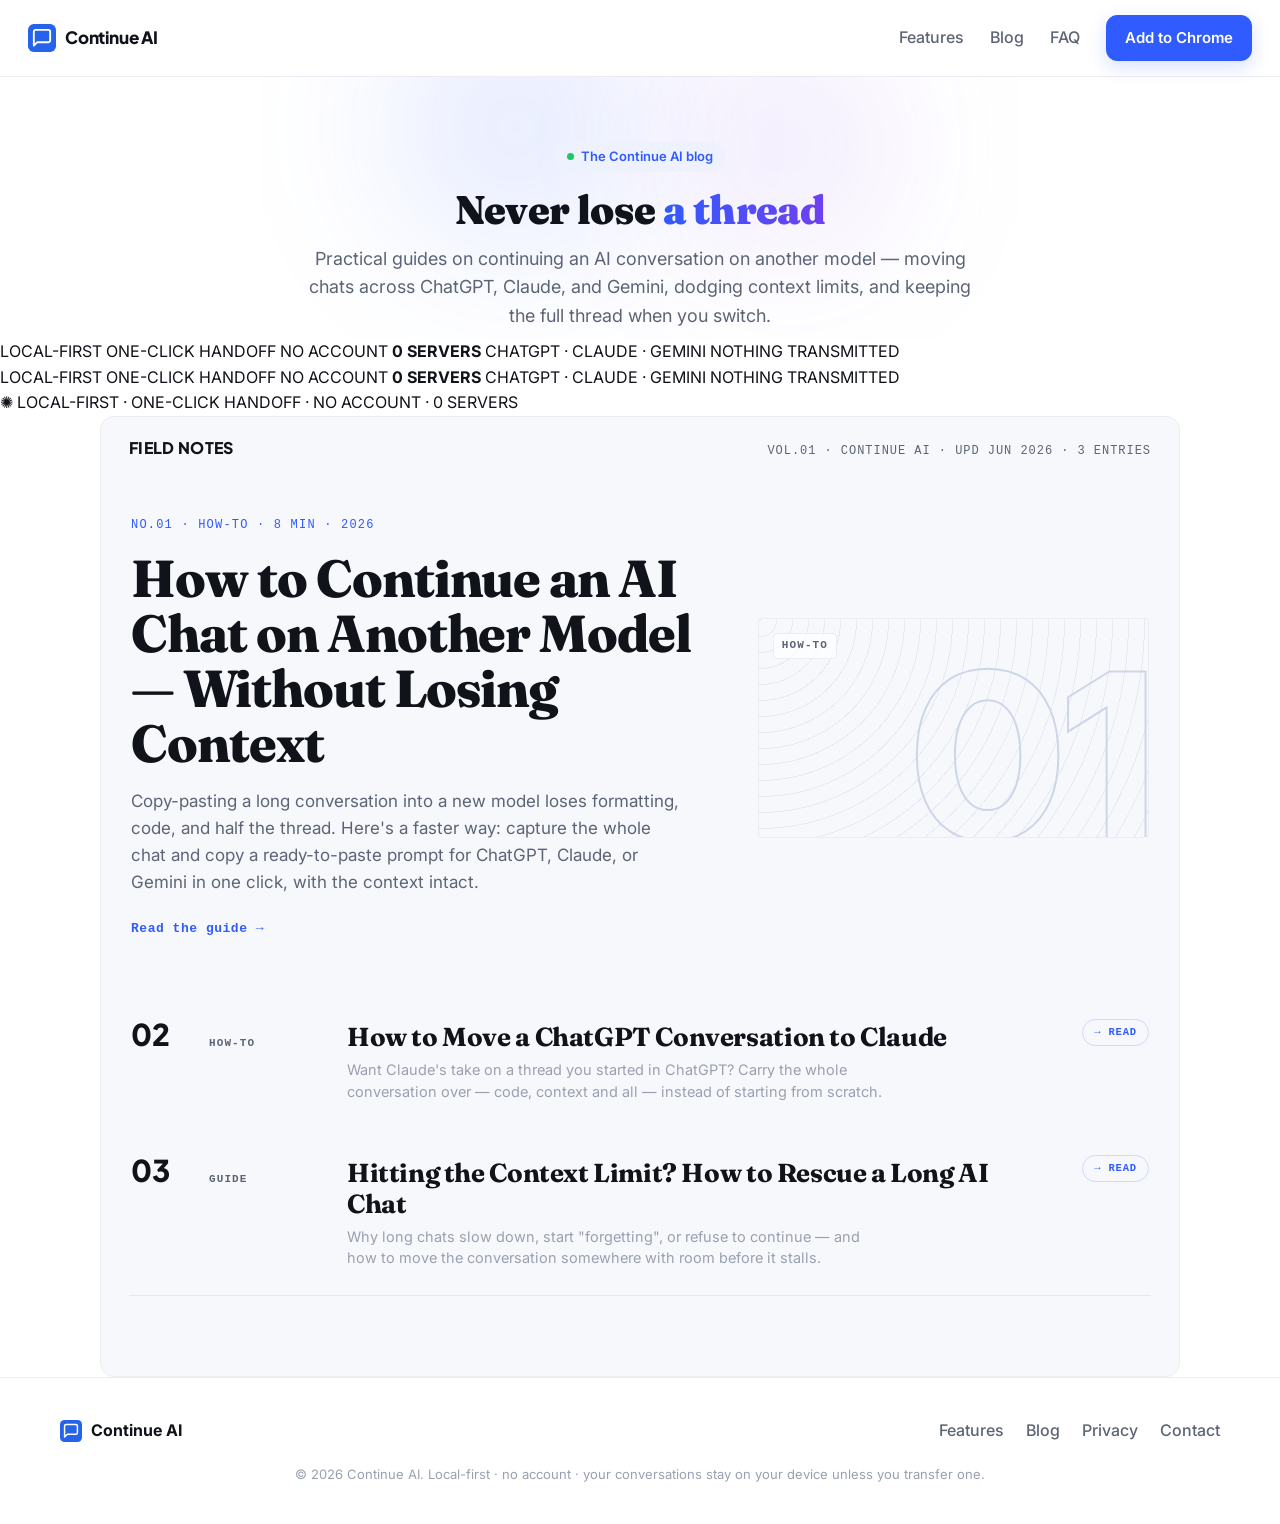
==== commit 9eb7f9bd: "Revert "style(site): move to the extension's brand blue + bring blog/privacy in line with the landin" ====
--- a/blog/index.html
+++ b/blog/index.html
@@ -18,12 +18,12 @@
   <meta name="twitter:card" content="summary_large_image">
   <meta name="twitter:image" content="https://continue-ai.netlify.app/og/cover.png">
   <link rel="icon" href="data:image/svg+xml,%3Csvg xmlns='http://www.w3.org/2000/svg' viewBox='0 0 24 24'%3E%3Crect width='24' height='24' rx='5' fill='%232563eb'/%3E%3Cpath d='M19 14a1.6 1.6 0 0 1-1.6 1.6H8l-3 3V6.6A1.6 1.6 0 0 1 6.6 5h10.8A1.6 1.6 0 0 1 19 6.6z' fill='none' stroke='white' stroke-width='1.6' stroke-linejoin='round'/%3E%3C/svg%3E">
-  <script>document.documentElement.classList.add('js');document.documentElement.setAttribute('data-theme','dark');</script>
+  <script>(function(){var d=document.documentElement;d.classList.add('js');try{var s=localStorage.getItem('cr-theme');d.setAttribute('data-theme',s||(matchMedia('(prefers-color-scheme: dark)').matches?'dark':'light'));}catch(e){d.setAttribute('data-theme','light');}})();</script>
   <link rel="stylesheet" href="../styles.css">
   <link rel="stylesheet" href="../spec-sheet.css">
   <link rel="stylesheet" href="../dark.css">
   <link rel="stylesheet" href="../creative.css">
-  <link rel="stylesheet" href="../transit-blog.css">
+  <script src="../theme.js" defer></script>
   <script src="../analytics.js" defer></script>
   <script src="../motion.js" defer></script>
   <script src="../creative.js" defer></script>
@@ -40,7 +40,7 @@
 <body>
   <header class="nav">
     <a class="brand" href="/">
-      <svg width="28" height="28" viewBox="0 0 24 24" aria-hidden="true"><rect x="2.2" y="2.2" width="19.6" height="19.6" rx="4.4" fill="none" stroke="#3a4560" stroke-width="1.5"/><path d="M6.6 12h8.6" stroke="#4f8bff" stroke-width="1.9" stroke-linecap="round"/><path d="M12.4 8.4l4 3.6-4 3.6" fill="none" stroke="#4f8bff" stroke-width="1.9" stroke-linecap="round" stroke-linejoin="round"/><circle cx="20" cy="12" r="1.7" fill="#4f8bff"/></svg>
+      <svg width="28" height="28" viewBox="0 0 24 24" aria-hidden="true"><rect width="24" height="24" rx="5" fill="#2563eb"/><path d="M19 14a1.6 1.6 0 0 1-1.6 1.6H8l-3 3V6.6A1.6 1.6 0 0 1 6.6 5h10.8A1.6 1.6 0 0 1 19 6.6z" fill="none" stroke="#fff" stroke-width="1.6" stroke-linejoin="round"/></svg>
       <span>Continue AI</span>
     </a>
     <nav class="navlinks">
@@ -152,7 +152,7 @@
   <footer class="footer">
     <div class="foot-inner">
       <div class="foot-brand">
-        <svg width="22" height="22" viewBox="0 0 24 24" aria-hidden="true"><rect x="2.2" y="2.2" width="19.6" height="19.6" rx="4.4" fill="none" stroke="#3a4560" stroke-width="1.5"/><path d="M6.6 12h8.6" stroke="#4f8bff" stroke-width="1.9" stroke-linecap="round"/><path d="M12.4 8.4l4 3.6-4 3.6" fill="none" stroke="#4f8bff" stroke-width="1.9" stroke-linecap="round" stroke-linejoin="round"/><circle cx="20" cy="12" r="1.7" fill="#4f8bff"/></svg>
+        <svg width="22" height="22" viewBox="0 0 24 24" aria-hidden="true"><rect width="24" height="24" rx="5" fill="#2563eb"/><path d="M19 14a1.6 1.6 0 0 1-1.6 1.6H8l-3 3V6.6A1.6 1.6 0 0 1 6.6 5h10.8A1.6 1.6 0 0 1 19 6.6z" fill="none" stroke="#fff" stroke-width="1.6" stroke-linejoin="round"/></svg>
         Continue AI
       </div>
       <nav class="foot-links">
--- a/styles.css
+++ b/styles.css
@@ -1,3 +1,4 @@
+@import url('https://fonts.googleapis.com/css2?family=Plus+Jakarta+Sans:wght@600;700;800&family=Inter:wght@400;450;500;600&display=swap');
 
 :root {
   --blue: #2f5bff; --blue-dark: #2447d6; --ink: #11131a; --muted: #5c6475;
--- a/spec-sheet.css
+++ b/spec-sheet.css
@@ -1,3 +1,4 @@
+@import url('https://fonts.googleapis.com/css2?family=Fraunces:opsz,wght@9..144,600;9..144,800;9..144,900&display=swap');
 /* ============================================================
    THE SPEC SHEET — engineered editorial ledger (features + blog)
    No cards. No icon chips. No emoji. Hairline rules + index numerals.
